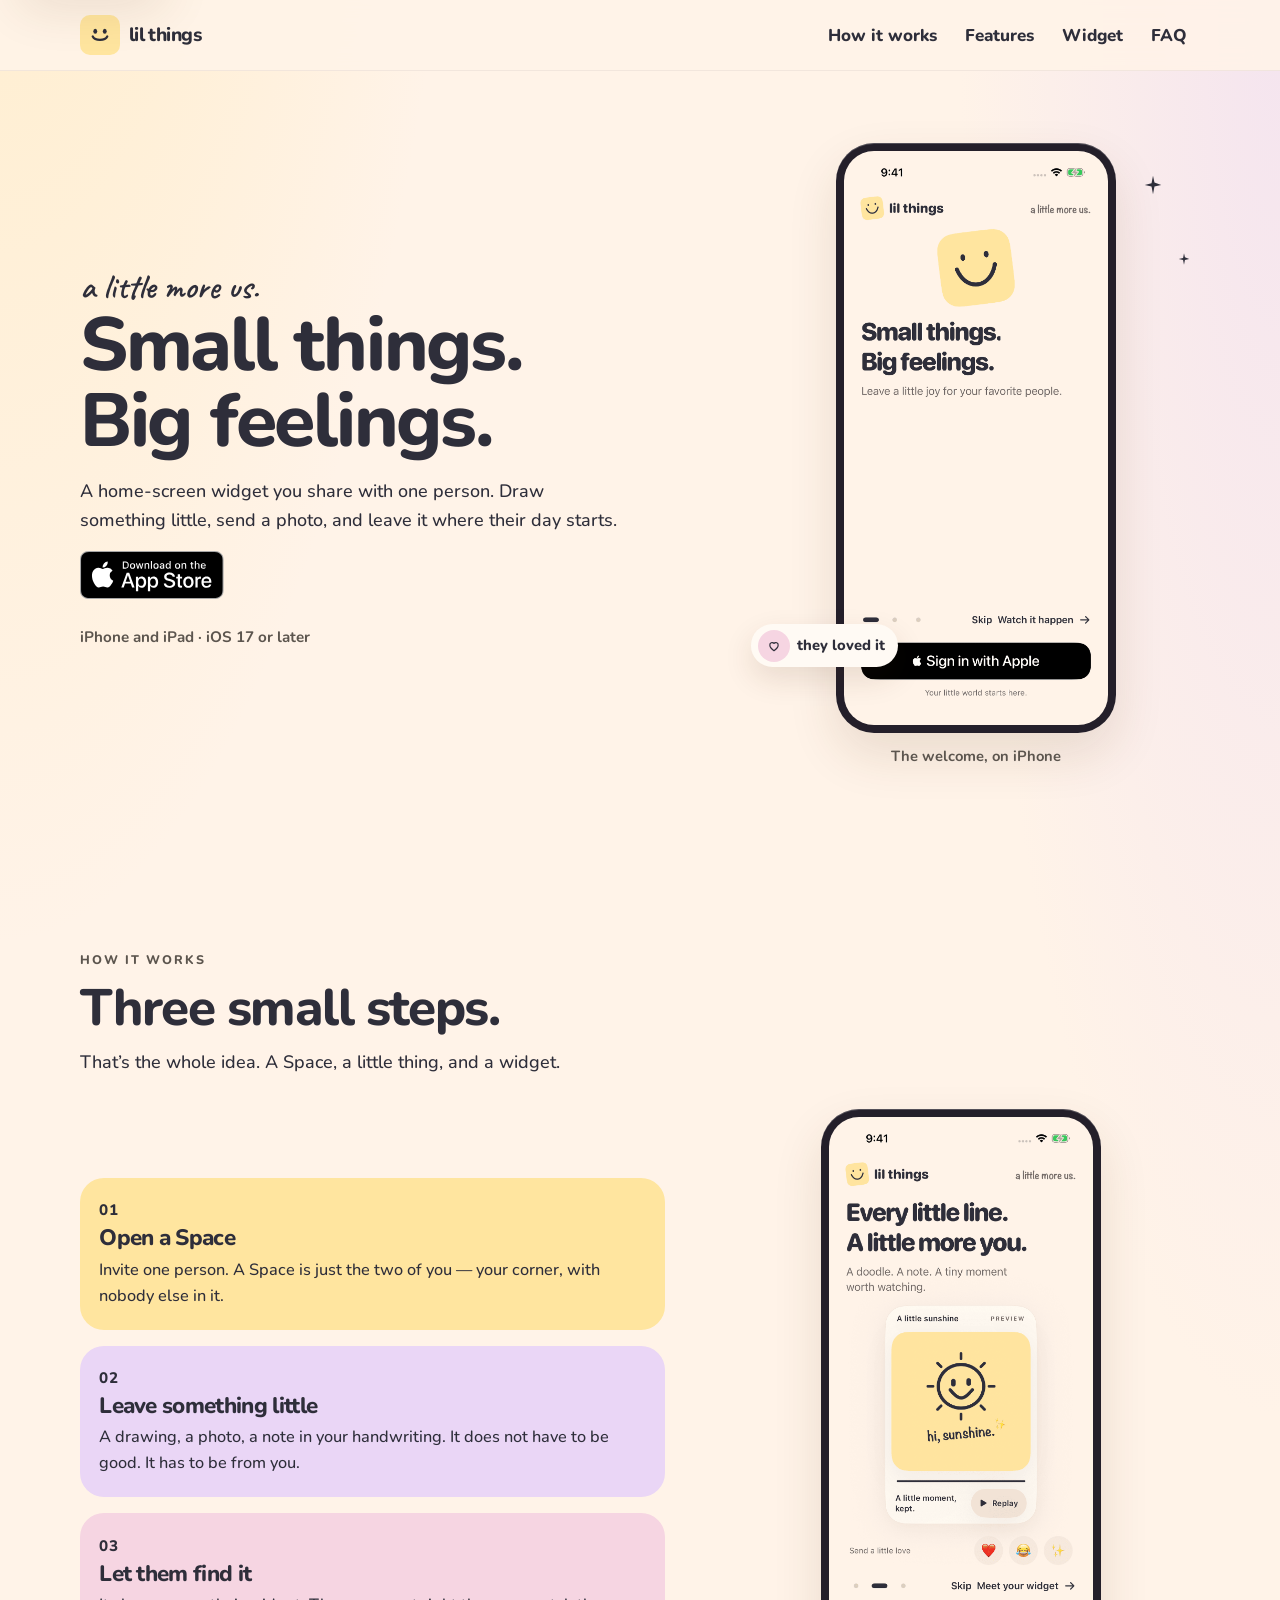
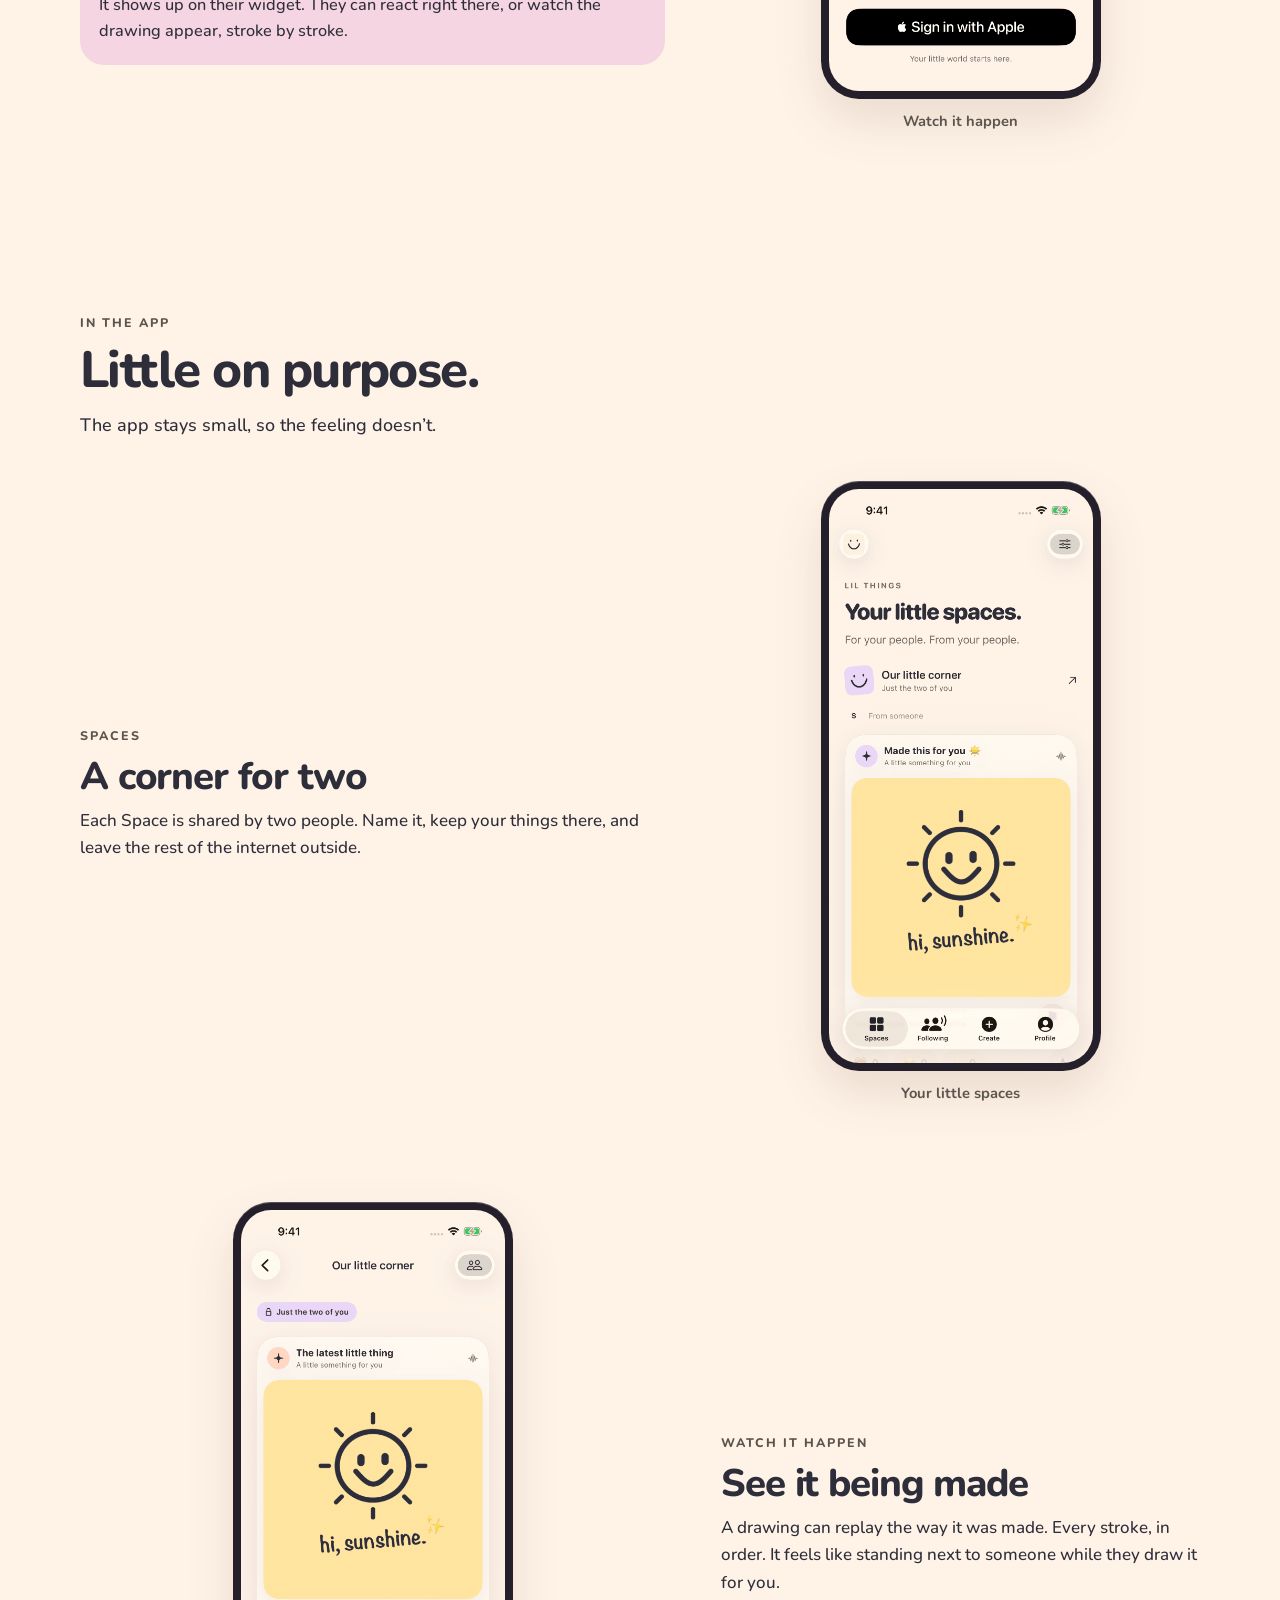
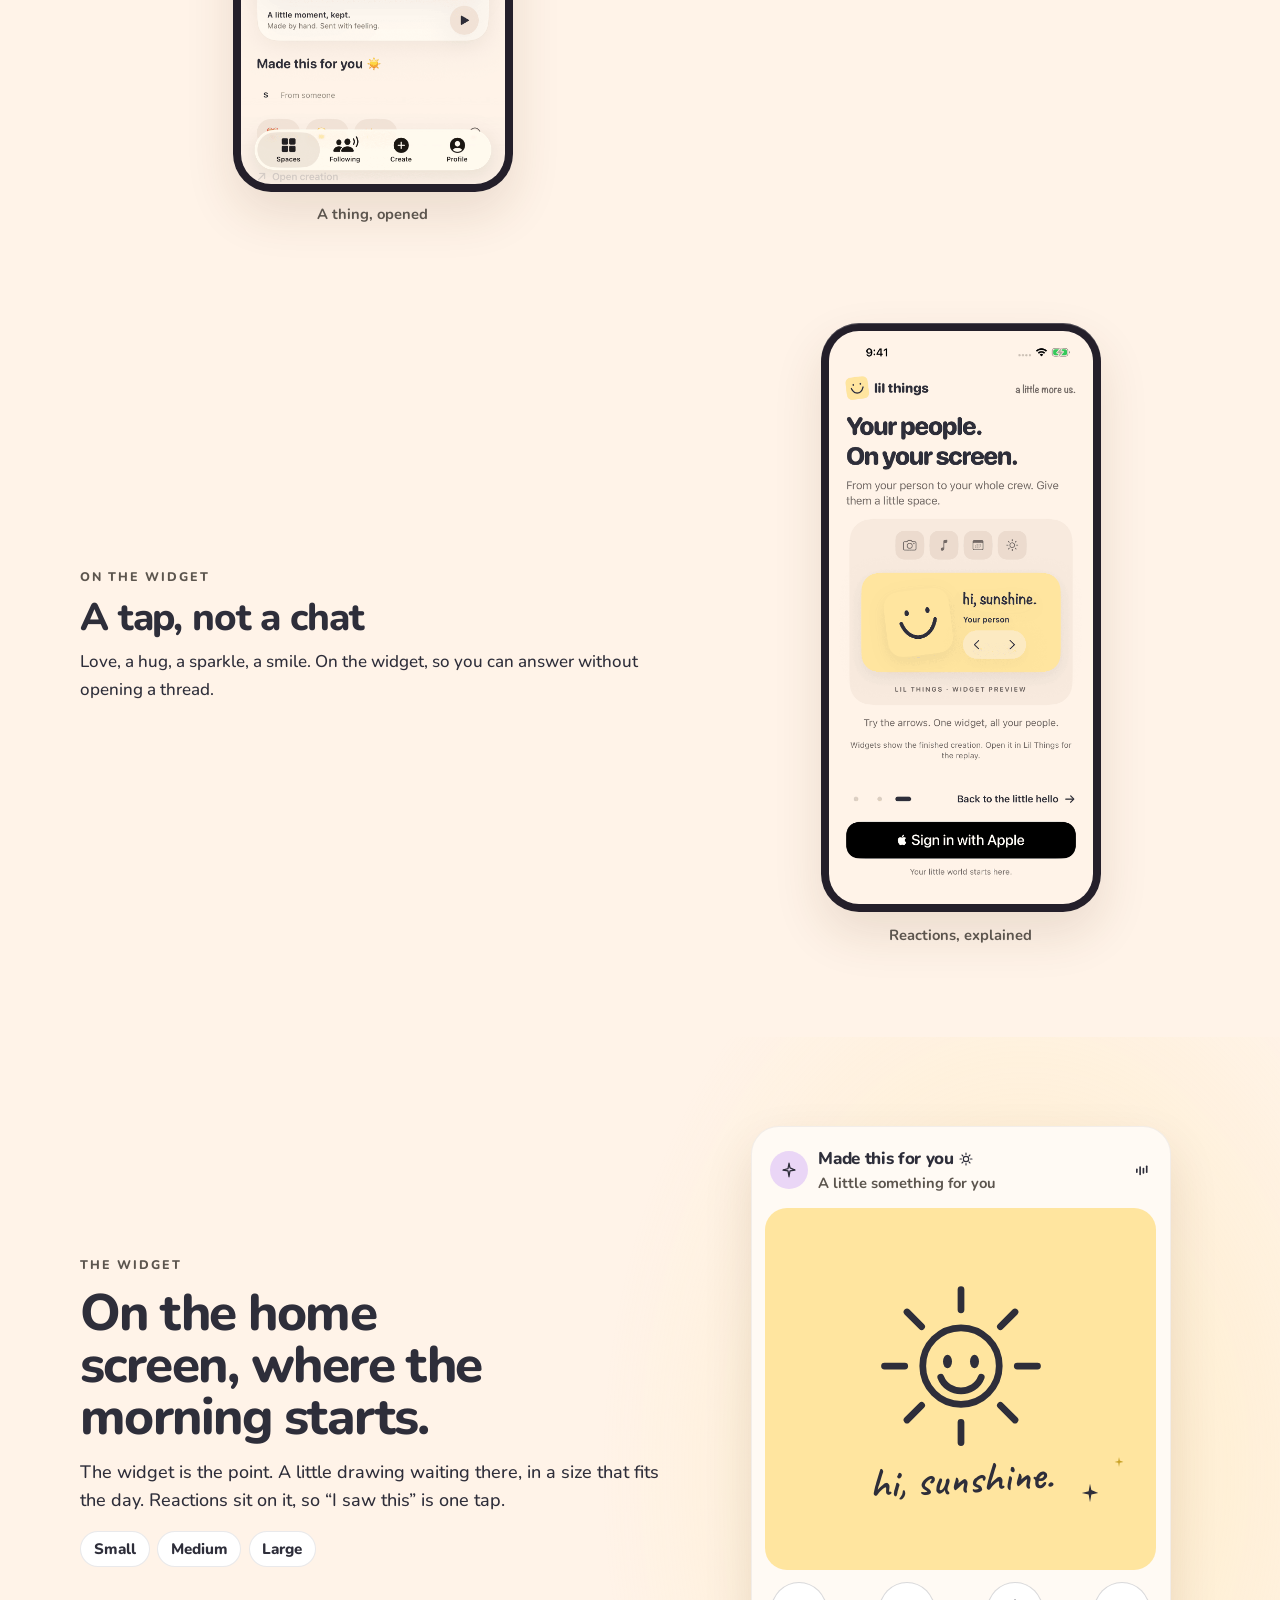
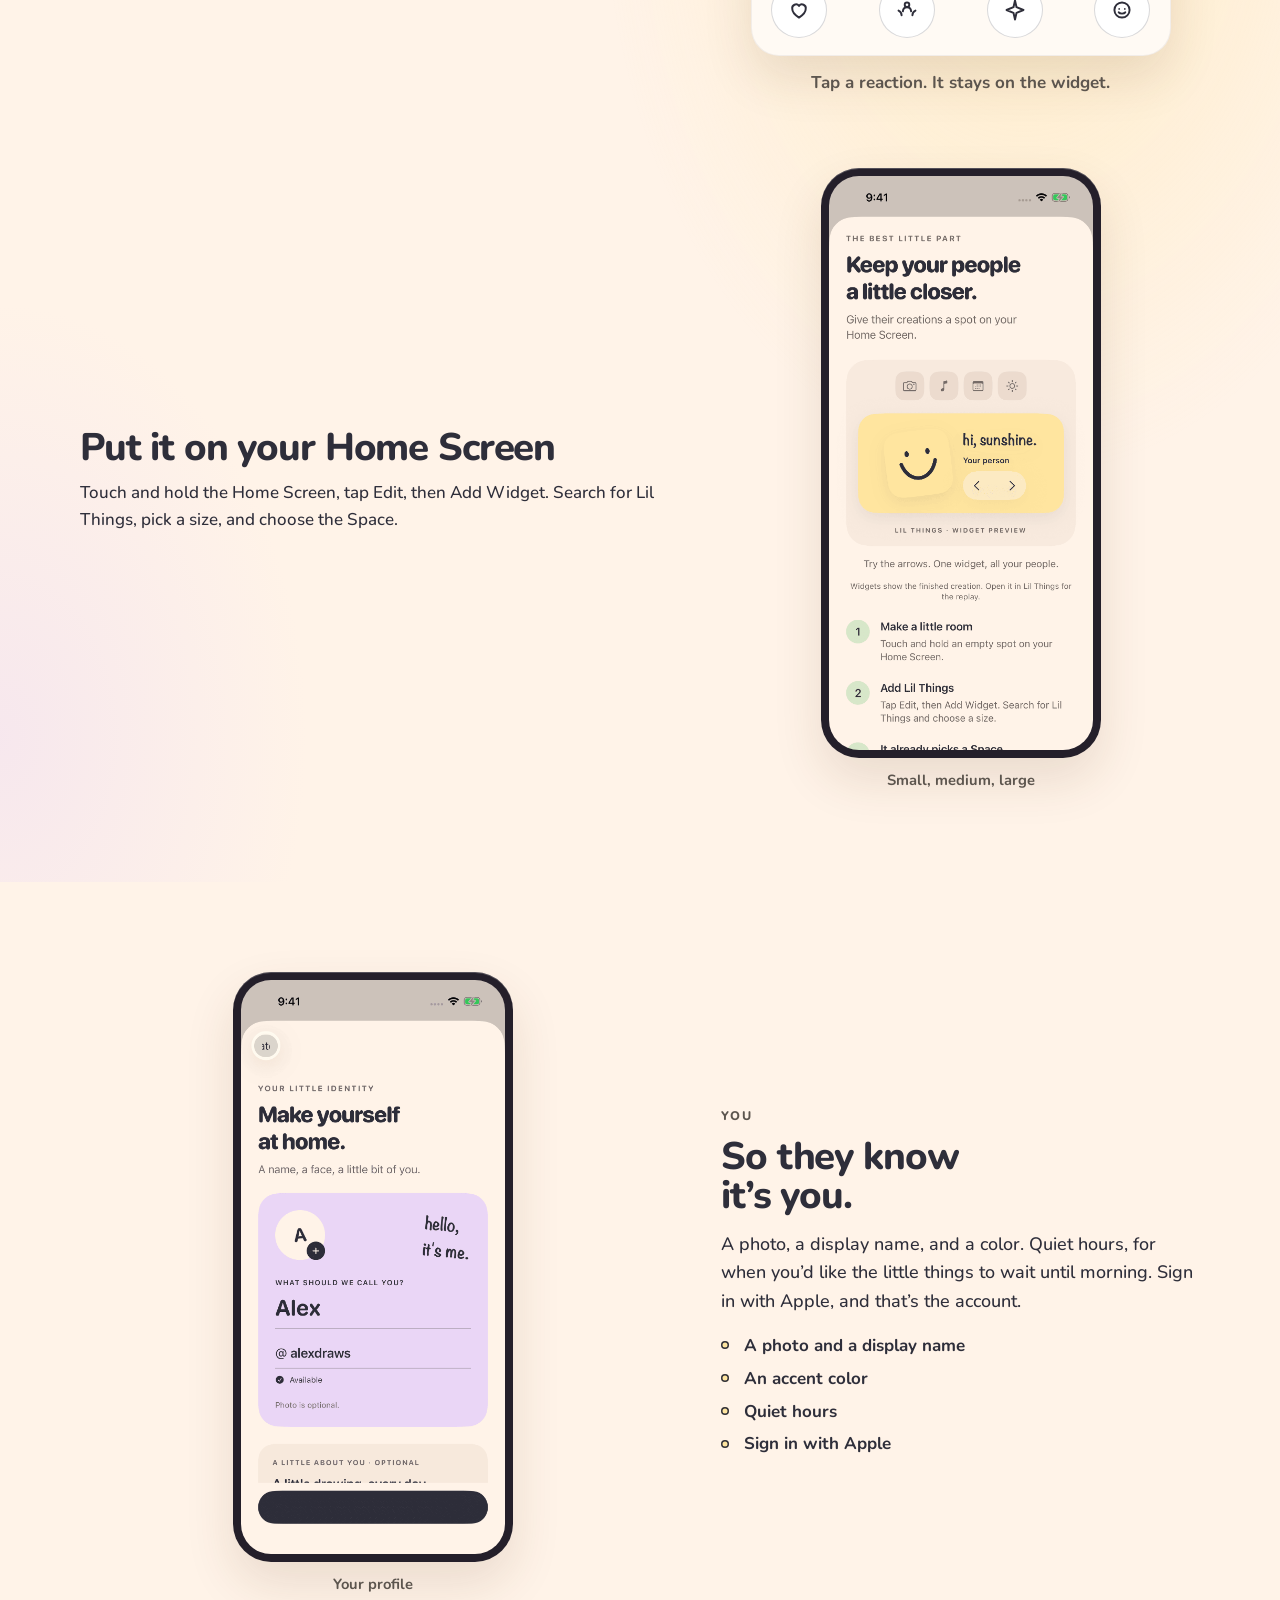
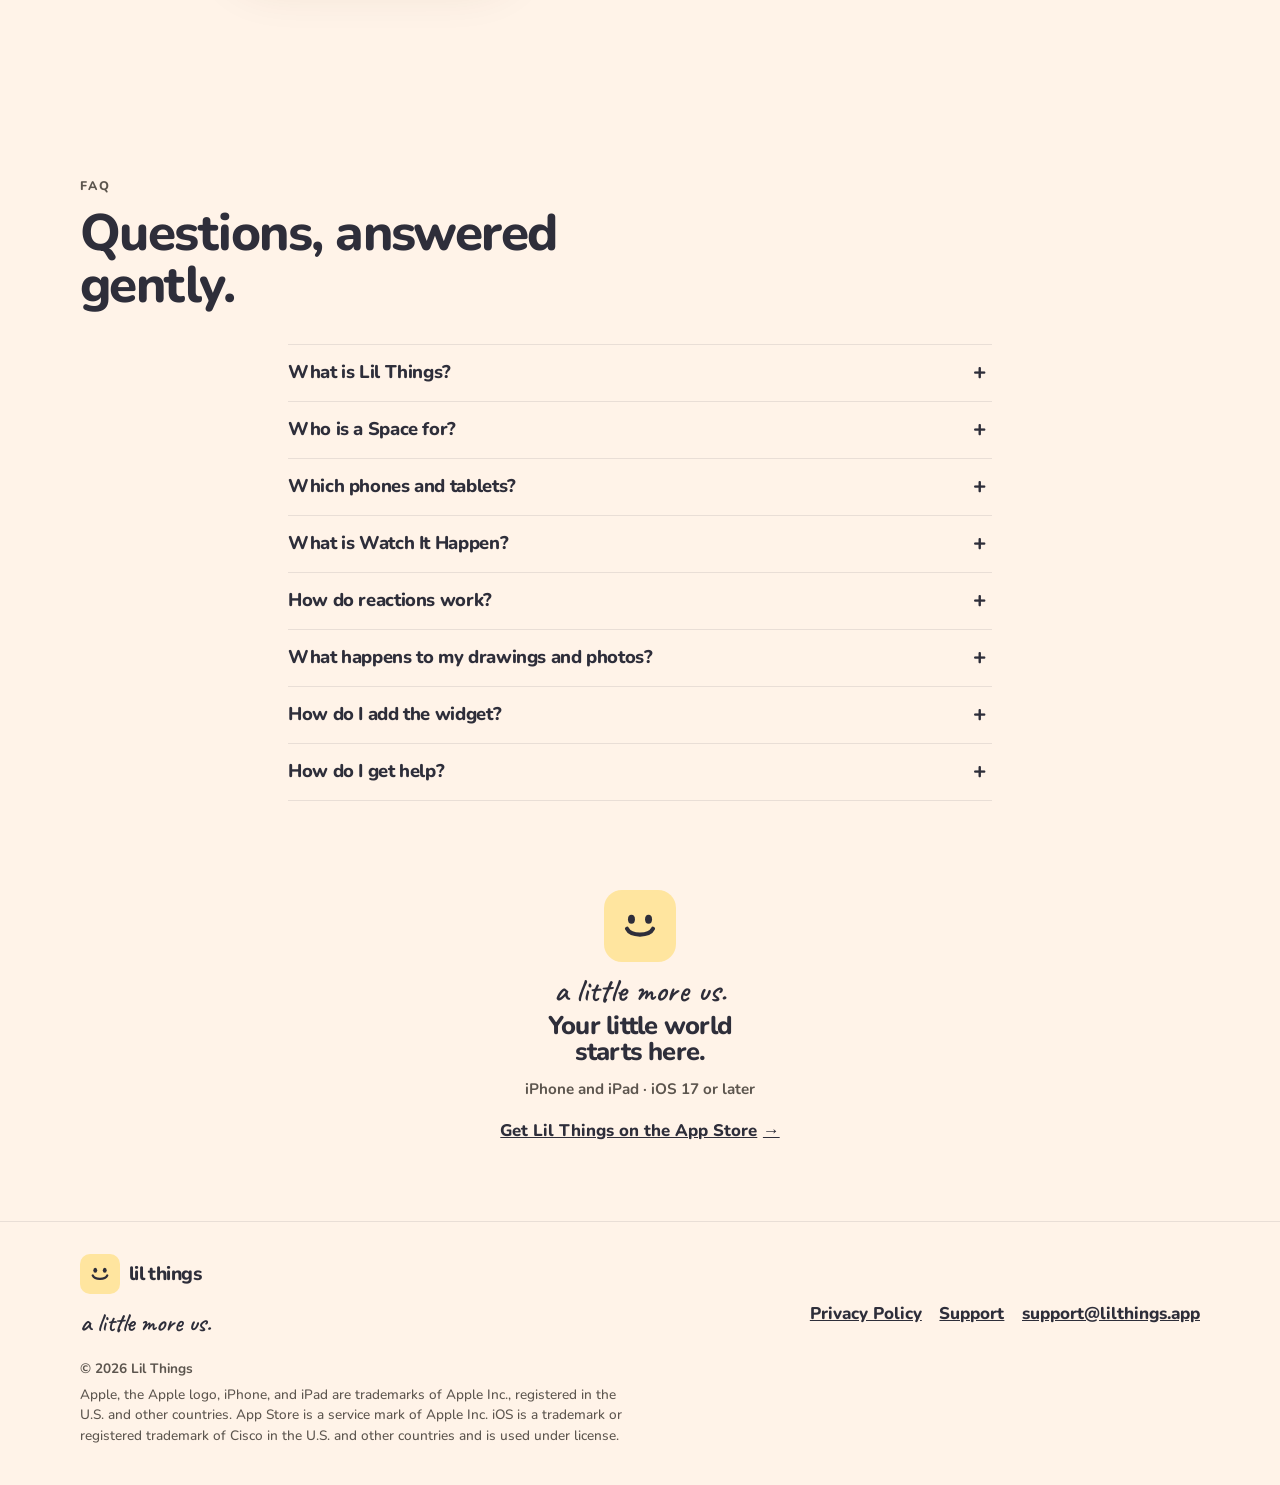
==== index.html @ 2c04c337 "Add the Lil Things promotional site Static pages for lilthings.app: a landing page, privacy policy, " ====
<!DOCTYPE html>
<html lang="en">
<head>
  <meta charset="utf-8">
  <meta name="viewport" content="width=device-width, initial-scale=1">
  <title>Lil Things — Small things. Big feelings.</title>
  <meta name="description" content="Lil Things is a shared iPhone and iPad widget for two people. Send little drawings and photos, react on the home screen, and replay a drawing being made.">
  <link rel="canonical" href="https://lilthings.app/">
  <meta name="theme-color" content="#FFF3E8">
  <meta name="color-scheme" content="light">
  <meta property="og:type" content="website">
  <meta property="og:site_name" content="Lil Things">
  <meta property="og:title" content="Lil Things — Small things. Big feelings.">
  <meta property="og:description" content="A shared home-screen widget for two people. Send little drawings and photos, react on the widget, and replay a drawing being made.">
  <meta property="og:url" content="https://lilthings.app/">
  <meta property="og:image" content="https://lilthings.app/assets/og.png">
  <meta property="og:image:width" content="1200">
  <meta property="og:image:height" content="630">
  <meta property="og:image:alt" content="Lil Things. Small things. Big feelings. A shared widget for two people.">
  <meta name="twitter:card" content="summary_large_image">
  <meta name="twitter:title" content="Lil Things — Small things. Big feelings.">
  <meta name="twitter:description" content="A shared home-screen widget for two people. Send little drawings and photos, react on the widget, and replay a drawing being made.">
  <meta name="twitter:image" content="https://lilthings.app/assets/og.png">
  <meta name="twitter:image:alt" content="Lil Things. Small things. Big feelings. A shared widget for two people.">
  <link rel="icon" href="/favicon.svg" type="image/svg+xml">
  <link rel="icon" href="/favicon.ico" sizes="any">
  <link rel="apple-touch-icon" href="/assets/apple-touch-icon.png">
  <link rel="preload" href="/assets/fonts/nunito-800.woff2" as="font" type="font/woff2" crossorigin>
  <link rel="preload" href="/assets/fonts/nunito-500.woff2" as="font" type="font/woff2" crossorigin>
  <link rel="preload" href="/assets/screens/01-welcome.png" as="image">
  <link rel="stylesheet" href="/assets/css/styles.css">
  <script type="application/ld+json">
  {
    "@context": "https://schema.org",
    "@type": "SoftwareApplication",
    "name": "Lil Things",
    "operatingSystem": "iOS 17 or later",
    "applicationCategory": "LifestyleApplication",
    "url": "https://lilthings.app/",
    "description": "A shared home-screen widget for two people. Send little drawings and photos, react on the widget, and replay a drawing being made."
  }
  </script>
  <script>document.documentElement.classList.add("js");</script>
</head>
<body>
  <a class="skip-link" href="#content">Skip to content</a>
  <header class="site-header" id="top">
    <div class="container header-inner">
      <a class="logo" href="#top">
        <img class="logo-mark" src="/favicon.svg" width="40" height="40" alt="">
        <span>lil things</span>
      </a>
      <button class="nav-toggle" type="button" aria-expanded="false" aria-controls="site-nav">
        <span class="nav-toggle-label">Menu</span>
      </button>
      <nav class="site-nav" id="site-nav" aria-label="Primary">
        <a href="#how">How it works</a>
        <a href="#features">Features</a>
        <a href="#widget">Widget</a>
        <a href="#faq">FAQ</a>
      </nav>
    </div>
  </header>

  <main id="content">
    <section class="hero">
      <div class="container hero-grid">
        <div class="hero-copy">
          <p class="script">a little more us.</p>
          <h1>Small things.<br>Big feelings.</h1>
          <p class="lede">A home-screen widget you share with one person. Draw something little, send a photo, and leave it where their day starts.</p>
          <!-- href is set from APP_STORE_URL in /assets/js/main.js -->
          <a class="store-badge" data-store-link target="_blank" rel="noopener noreferrer" aria-label="Download on the App Store (opens in a new tab)">
            <svg aria-hidden="true" xmlns="http://www.w3.org/2000/svg" width="119.66407" height="40" viewBox="0 0 119.66407 40">
  <title>Download_on_the_App_Store_Badge_US-UK_RGB_blk_4SVG_092917</title>
  <g>
    <g>
      <g>
        <path d="M110.13477,0H9.53468c-.3667,0-.729,0-1.09473.002-.30615.002-.60986.00781-.91895.0127A13.21476,13.21476,0,0,0,5.5171.19141a6.66509,6.66509,0,0,0-1.90088.627A6.43779,6.43779,0,0,0,1.99757,1.99707,6.25844,6.25844,0,0,0,.81935,3.61816a6.60119,6.60119,0,0,0-.625,1.90332,12.993,12.993,0,0,0-.1792,2.002C.00587,7.83008.00489,8.1377,0,8.44434V31.5586c.00489.3105.00587.6113.01515.9219a12.99232,12.99232,0,0,0,.1792,2.0019,6.58756,6.58756,0,0,0,.625,1.9043A6.20778,6.20778,0,0,0,1.99757,38.001a6.27445,6.27445,0,0,0,1.61865,1.1787,6.70082,6.70082,0,0,0,1.90088.6308,13.45514,13.45514,0,0,0,2.0039.1768c.30909.0068.6128.0107.91895.0107C8.80567,40,9.168,40,9.53468,40H110.13477c.3594,0,.7246,0,1.084-.002.3047,0,.6172-.0039.9219-.0107a13.279,13.279,0,0,0,2-.1768,6.80432,6.80432,0,0,0,1.9082-.6308,6.27742,6.27742,0,0,0,1.6172-1.1787,6.39482,6.39482,0,0,0,1.1816-1.6143,6.60413,6.60413,0,0,0,.6191-1.9043,13.50643,13.50643,0,0,0,.1856-2.0019c.0039-.3106.0039-.6114.0039-.9219.0078-.3633.0078-.7246.0078-1.0938V9.53613c0-.36621,0-.72949-.0078-1.09179,0-.30664,0-.61426-.0039-.9209a13.5071,13.5071,0,0,0-.1856-2.002,6.6177,6.6177,0,0,0-.6191-1.90332,6.46619,6.46619,0,0,0-2.7988-2.7998,6.76754,6.76754,0,0,0-1.9082-.627,13.04394,13.04394,0,0,0-2-.17676c-.3047-.00488-.6172-.01074-.9219-.01269-.3594-.002-.7246-.002-1.084-.002Z" style="fill: #a6a6a6"/>
        <path d="M8.44483,39.125c-.30468,0-.602-.0039-.90429-.0107a12.68714,12.68714,0,0,1-1.86914-.1631,5.88381,5.88381,0,0,1-1.65674-.5479,5.40573,5.40573,0,0,1-1.397-1.0166,5.32082,5.32082,0,0,1-1.02051-1.3965,5.72186,5.72186,0,0,1-.543-1.6572,12.41351,12.41351,0,0,1-.1665-1.875c-.00634-.2109-.01464-.9131-.01464-.9131V8.44434S.88185,7.75293.8877,7.5498a12.37039,12.37039,0,0,1,.16553-1.87207,5.7555,5.7555,0,0,1,.54346-1.6621A5.37349,5.37349,0,0,1,2.61183,2.61768,5.56543,5.56543,0,0,1,4.01417,1.59521a5.82309,5.82309,0,0,1,1.65332-.54394A12.58589,12.58589,0,0,1,7.543.88721L8.44532.875H111.21387l.9131.0127a12.38493,12.38493,0,0,1,1.8584.16259,5.93833,5.93833,0,0,1,1.6709.54785,5.59374,5.59374,0,0,1,2.415,2.41993,5.76267,5.76267,0,0,1,.5352,1.64892,12.995,12.995,0,0,1,.1738,1.88721c.0029.2832.0029.5874.0029.89014.0079.375.0079.73193.0079,1.09179V30.4648c0,.3633,0,.7178-.0079,1.0752,0,.3252,0,.6231-.0039.9297a12.73126,12.73126,0,0,1-.1709,1.8535,5.739,5.739,0,0,1-.54,1.67,5.48029,5.48029,0,0,1-1.0156,1.3857,5.4129,5.4129,0,0,1-1.3994,1.0225,5.86168,5.86168,0,0,1-1.668.5498,12.54218,12.54218,0,0,1-1.8692.1631c-.2929.0068-.5996.0107-.8974.0107l-1.084.002Z"/>
      </g>
      <g id="_Group_" data-name="&lt;Group&gt;">
        <g id="_Group_2" data-name="&lt;Group&gt;">
          <g id="_Group_3" data-name="&lt;Group&gt;">
            <path id="_Path_" data-name="&lt;Path&gt;" d="M24.76888,20.30068a4.94881,4.94881,0,0,1,2.35656-4.15206,5.06566,5.06566,0,0,0-3.99116-2.15768c-1.67924-.17626-3.30719,1.00483-4.1629,1.00483-.87227,0-2.18977-.98733-3.6085-.95814a5.31529,5.31529,0,0,0-4.47292,2.72787c-1.934,3.34842-.49141,8.26947,1.3612,10.97608.9269,1.32535,2.01018,2.8058,3.42763,2.7533,1.38706-.05753,1.9051-.88448,3.5794-.88448,1.65876,0,2.14479.88448,3.591.8511,1.48838-.02416,2.42613-1.33124,3.32051-2.66914a10.962,10.962,0,0,0,1.51842-3.09251A4.78205,4.78205,0,0,1,24.76888,20.30068Z" style="fill: #fff"/>
            <path id="_Path_2" data-name="&lt;Path&gt;" d="M22.03725,12.21089a4.87248,4.87248,0,0,0,1.11452-3.49062,4.95746,4.95746,0,0,0-3.20758,1.65961,4.63634,4.63634,0,0,0-1.14371,3.36139A4.09905,4.09905,0,0,0,22.03725,12.21089Z" style="fill: #fff"/>
          </g>
        </g>
        <g>
          <path d="M42.30227,27.13965h-4.7334l-1.13672,3.35645H34.42727l4.4834-12.418h2.083l4.4834,12.418H43.438ZM38.0591,25.59082h3.752l-1.84961-5.44727h-.05176Z" style="fill: #fff"/>
          <path d="M55.15969,25.96973c0,2.81348-1.50586,4.62109-3.77832,4.62109a3.0693,3.0693,0,0,1-2.84863-1.584h-.043v4.48438h-1.8584V21.44238H48.4302v1.50586h.03418a3.21162,3.21162,0,0,1,2.88281-1.60059C53.645,21.34766,55.15969,23.16406,55.15969,25.96973Zm-1.91016,0c0-1.833-.94727-3.03809-2.39258-3.03809-1.41992,0-2.375,1.23047-2.375,3.03809,0,1.82422.95508,3.0459,2.375,3.0459C52.30227,29.01563,53.24953,27.81934,53.24953,25.96973Z" style="fill: #fff"/>
          <path d="M65.12453,25.96973c0,2.81348-1.50586,4.62109-3.77832,4.62109a3.0693,3.0693,0,0,1-2.84863-1.584h-.043v4.48438h-1.8584V21.44238H58.395v1.50586h.03418A3.21162,3.21162,0,0,1,61.312,21.34766C63.60988,21.34766,65.12453,23.16406,65.12453,25.96973Zm-1.91016,0c0-1.833-.94727-3.03809-2.39258-3.03809-1.41992,0-2.375,1.23047-2.375,3.03809,0,1.82422.95508,3.0459,2.375,3.0459C62.26711,29.01563,63.21438,27.81934,63.21438,25.96973Z" style="fill: #fff"/>
          <path d="M71.71047,27.03613c.1377,1.23145,1.334,2.04,2.96875,2.04,1.56641,0,2.69336-.80859,2.69336-1.91895,0-.96387-.67969-1.541-2.28906-1.93652l-1.60937-.3877c-2.28027-.55078-3.33887-1.61719-3.33887-3.34766,0-2.14258,1.86719-3.61426,4.51855-3.61426,2.624,0,4.42285,1.47168,4.4834,3.61426h-1.876c-.1123-1.23926-1.13672-1.9873-2.63379-1.9873s-2.52148.75684-2.52148,1.8584c0,.87793.6543,1.39453,2.25488,1.79l1.36816.33594c2.54785.60254,3.60645,1.626,3.60645,3.44238,0,2.32324-1.85059,3.77832-4.79395,3.77832-2.75391,0-4.61328-1.4209-4.7334-3.667Z" style="fill: #fff"/>
          <path d="M83.34621,19.2998v2.14258h1.72168v1.47168H83.34621v4.99121c0,.77539.34473,1.13672,1.10156,1.13672a5.80752,5.80752,0,0,0,.61133-.043v1.46289a5.10351,5.10351,0,0,1-1.03223.08594c-1.833,0-2.54785-.68848-2.54785-2.44434V22.91406H80.16262V21.44238H81.479V19.2998Z" style="fill: #fff"/>
          <path d="M86.065,25.96973c0-2.84863,1.67773-4.63867,4.29395-4.63867,2.625,0,4.29492,1.79,4.29492,4.63867,0,2.85645-1.66113,4.63867-4.29492,4.63867C87.72609,30.6084,86.065,28.82617,86.065,25.96973Zm6.69531,0c0-1.9541-.89551-3.10742-2.40137-3.10742s-2.40039,1.16211-2.40039,3.10742c0,1.96191.89453,3.10645,2.40039,3.10645S92.76027,27.93164,92.76027,25.96973Z" style="fill: #fff"/>
          <path d="M96.18606,21.44238h1.77246v1.541h.043a2.1594,2.1594,0,0,1,2.17773-1.63574,2.86616,2.86616,0,0,1,.63672.06934v1.73828a2.59794,2.59794,0,0,0-.835-.1123,1.87264,1.87264,0,0,0-1.93652,2.083v5.37012h-1.8584Z" style="fill: #fff"/>
          <path d="M109.3843,27.83691c-.25,1.64355-1.85059,2.77148-3.89844,2.77148-2.63379,0-4.26855-1.76465-4.26855-4.5957,0-2.83984,1.64355-4.68164,4.19043-4.68164,2.50488,0,4.08008,1.7207,4.08008,4.46582v.63672h-6.39453v.1123a2.358,2.358,0,0,0,2.43555,2.56445,2.04834,2.04834,0,0,0,2.09082-1.27344Zm-6.28223-2.70215h4.52637a2.1773,2.1773,0,0,0-2.2207-2.29785A2.292,2.292,0,0,0,103.10207,25.13477Z" style="fill: #fff"/>
        </g>
      </g>
    </g>
    <g id="_Group_4" data-name="&lt;Group&gt;">
      <g>
        <path d="M37.82619,8.731a2.63964,2.63964,0,0,1,2.80762,2.96484c0,1.90625-1.03027,3.002-2.80762,3.002H35.67092V8.731Zm-1.22852,5.123h1.125a1.87588,1.87588,0,0,0,1.96777-2.146,1.881,1.881,0,0,0-1.96777-2.13379h-1.125Z" style="fill: #fff"/>
        <path d="M41.68068,12.44434a2.13323,2.13323,0,1,1,4.24707,0,2.13358,2.13358,0,1,1-4.24707,0Zm3.333,0c0-.97607-.43848-1.54687-1.208-1.54687-.77246,0-1.207.5708-1.207,1.54688,0,.98389.43457,1.55029,1.207,1.55029C44.57522,13.99463,45.01369,13.42432,45.01369,12.44434Z" style="fill: #fff"/>
        <path d="M51.57326,14.69775h-.92187l-.93066-3.31641h-.07031l-.92676,3.31641h-.91309l-1.24121-4.50293h.90137l.80664,3.436h.06641l.92578-3.436h.85254l.92578,3.436h.07031l.80273-3.436h.88867Z" style="fill: #fff"/>
        <path d="M53.85354,10.19482H54.709v.71533h.06641a1.348,1.348,0,0,1,1.34375-.80225,1.46456,1.46456,0,0,1,1.55859,1.6748v2.915h-.88867V12.00586c0-.72363-.31445-1.0835-.97168-1.0835a1.03294,1.03294,0,0,0-1.0752,1.14111v2.63428h-.88867Z" style="fill: #fff"/>
        <path d="M59.09377,8.437h.88867v6.26074h-.88867Z" style="fill: #fff"/>
        <path d="M61.21779,12.44434a2.13346,2.13346,0,1,1,4.24756,0,2.1338,2.1338,0,1,1-4.24756,0Zm3.333,0c0-.97607-.43848-1.54687-1.208-1.54687-.77246,0-1.207.5708-1.207,1.54688,0,.98389.43457,1.55029,1.207,1.55029C64.11232,13.99463,64.5508,13.42432,64.5508,12.44434Z" style="fill: #fff"/>
        <path d="M66.4009,13.42432c0-.81055.60352-1.27783,1.6748-1.34424l1.21973-.07031v-.38867c0-.47559-.31445-.74414-.92187-.74414-.49609,0-.83984.18213-.93848.50049h-.86035c.09082-.77344.81836-1.26953,1.83984-1.26953,1.12891,0,1.76563.562,1.76563,1.51318v3.07666h-.85547v-.63281h-.07031a1.515,1.515,0,0,1-1.35254.707A1.36026,1.36026,0,0,1,66.4009,13.42432Zm2.89453-.38477v-.37646l-1.09961.07031c-.62012.0415-.90137.25244-.90137.64941,0,.40527.35156.64111.835.64111A1.0615,1.0615,0,0,0,69.29543,13.03955Z" style="fill: #fff"/>
        <path d="M71.34816,12.44434c0-1.42285.73145-2.32422,1.86914-2.32422a1.484,1.484,0,0,1,1.38086.79h.06641V8.437h.88867v6.26074h-.85156v-.71143h-.07031a1.56284,1.56284,0,0,1-1.41406.78564C72.0718,14.772,71.34816,13.87061,71.34816,12.44434Zm.918,0c0,.95508.4502,1.52979,1.20313,1.52979.749,0,1.21191-.583,1.21191-1.52588,0-.93848-.46777-1.52979-1.21191-1.52979C72.72121,10.91846,72.26613,11.49707,72.26613,12.44434Z" style="fill: #fff"/>
        <path d="M79.23,12.44434a2.13323,2.13323,0,1,1,4.24707,0,2.13358,2.13358,0,1,1-4.24707,0Zm3.333,0c0-.97607-.43848-1.54687-1.208-1.54687-.77246,0-1.207.5708-1.207,1.54688,0,.98389.43457,1.55029,1.207,1.55029C82.12453,13.99463,82.563,13.42432,82.563,12.44434Z" style="fill: #fff"/>
        <path d="M84.66945,10.19482h.85547v.71533h.06641a1.348,1.348,0,0,1,1.34375-.80225,1.46456,1.46456,0,0,1,1.55859,1.6748v2.915H87.605V12.00586c0-.72363-.31445-1.0835-.97168-1.0835a1.03294,1.03294,0,0,0-1.0752,1.14111v2.63428h-.88867Z" style="fill: #fff"/>
        <path d="M93.51516,9.07373v1.1416h.97559v.74854h-.97559V13.2793c0,.47168.19434.67822.63672.67822a2.96657,2.96657,0,0,0,.33887-.02051v.74023a2.9155,2.9155,0,0,1-.4834.04541c-.98828,0-1.38184-.34766-1.38184-1.21582v-2.543h-.71484v-.74854h.71484V9.07373Z" style="fill: #fff"/>
        <path d="M95.70461,8.437h.88086v2.48145h.07031a1.3856,1.3856,0,0,1,1.373-.80664,1.48339,1.48339,0,0,1,1.55078,1.67871v2.90723H98.69v-2.688c0-.71924-.335-1.0835-.96289-1.0835a1.05194,1.05194,0,0,0-1.13379,1.1416v2.62988h-.88867Z" style="fill: #fff"/>
        <path d="M104.76125,13.48193a1.828,1.828,0,0,1-1.95117,1.30273A2.04531,2.04531,0,0,1,100.73,12.46045a2.07685,2.07685,0,0,1,2.07617-2.35254c1.25293,0,2.00879.856,2.00879,2.27V12.688h-3.17969v.0498a1.1902,1.1902,0,0,0,1.19922,1.29,1.07934,1.07934,0,0,0,1.07129-.5459Zm-3.126-1.45117h2.27441a1.08647,1.08647,0,0,0-1.1084-1.1665A1.15162,1.15162,0,0,0,101.63527,12.03076Z" style="fill: #fff"/>
      </g>
    </g>
  </g>
</svg>
          </a>
          <p class="fine">iPhone and iPad · iOS 17 or later</p>
        </div>

        <div class="stage">
          <figure class="shot">
            <div class="phone float">
              <img src="/assets/screens/01-welcome.png" width="1005" height="2185" alt="Lil Things welcome screen. A yellow smile sits above the words Small things. Big feelings, with Sign in with Apple at the bottom." fetchpriority="high">
            </div>
            <figcaption>The welcome, on iPhone</figcaption>
          </figure>
          <div class="floater" aria-hidden="true">
            <span class="floater-icon">
              <svg viewBox="0 0 24 24" fill="none" stroke="#2E2E3A" stroke-width="1.8" stroke-linejoin="round">
                <path d="M12 19s-6.2-4.1-6.2-8A3.5 3.5 0 0 1 12 8.2 3.5 3.5 0 0 1 18.2 11c0 3.9-6.2 8-6.2 8z"/>
              </svg>
            </span>
            they loved it
          </div>
          <svg class="spark one" viewBox="0 0 24 24" aria-hidden="true">
            <path d="M12 2l1.6 7.2L21 12l-7.4 1.6L12 22l-1.6-8.4L3 12l7.4-1.8L12 2z" fill="#2E2E3A"/>
          </svg>
          <svg class="spark two" viewBox="0 0 24 24" aria-hidden="true">
            <path d="M12 2l1.6 7.2L21 12l-7.4 1.6L12 22l-1.6-8.4L3 12l7.4-1.8L12 2z" fill="#2E2E3A"/>
          </svg>
        </div>
      </div>
    </section>

    <section class="section" id="how">
      <div class="container">
        <p class="kicker">How it works</p>
        <h2>Three small steps.</h2>
        <p class="section-intro">That’s the whole idea. A Space, a little thing, and a widget.</p>
        <div class="how-layout">
          <ol class="steps">
            <li class="step">
              <span class="step-num" aria-hidden="true">01</span>
              <h3>Open a Space</h3>
              <p>Invite one person. A Space is just the two of you — your corner, with nobody else in it.</p>
            </li>
            <li class="step">
              <span class="step-num" aria-hidden="true">02</span>
              <h3>Leave something little</h3>
              <p>A drawing, a photo, a note in your handwriting. It does not have to be good. It has to be from you.</p>
            </li>
            <li class="step">
              <span class="step-num" aria-hidden="true">03</span>
              <h3>Let them find it</h3>
              <p>It shows up on their widget. They can react right there, or watch the drawing appear, stroke by stroke.</p>
            </li>
          </ol>
          <figure class="shot">
            <div class="phone">
              <img src="/assets/screens/02-welcome-replay.png" width="1005" height="2185" alt="Lil Things screen titled Watch it happen, explaining that you can replay a drawing as it was made." loading="lazy" decoding="async">
            </div>
            <figcaption>Watch it happen</figcaption>
          </figure>
        </div>
      </div>
    </section>

    <section class="section" id="features">
      <div class="container">
        <p class="kicker">In the app</p>
        <h2>Little on purpose.</h2>
        <p class="section-intro">The app stays small, so the feeling doesn’t.</p>
        <div class="features">
          <article class="feature">
            <div>
              <p class="kicker">Spaces</p>
              <h3>A corner for two</h3>
              <p>Each Space is shared by two people. Name it, keep your things there, and leave the rest of the internet outside.</p>
            </div>
            <figure class="shot">
              <div class="phone">
                <img src="/assets/screens/04-spaces.png" width="1005" height="2185" alt="Spaces screen titled Your little spaces, with a shared space called Our little corner and a yellow drawing that says hi, sunshine." loading="lazy" decoding="async">
              </div>
              <figcaption>Your little spaces</figcaption>
            </figure>
          </article>

          <article class="feature reverse">
            <div>
              <p class="kicker">Watch it happen</p>
              <h3>See it being made</h3>
              <p>A drawing can replay the way it was made. Every stroke, in order. It feels like standing next to someone while they draw it for you.</p>
            </div>
            <figure class="shot">
              <div class="phone">
                <img src="/assets/screens/05-detail.png" width="1005" height="2185" alt="A shared sun drawing that says hi, sunshine, open in a Space, with Watch it happen and reaction buttons." loading="lazy" decoding="async">
              </div>
              <figcaption>A thing, opened</figcaption>
            </figure>
          </article>

          <article class="feature">
            <div>
              <p class="kicker">On the widget</p>
              <h3>A tap, not a chat</h3>
              <p>Love, a hug, a sparkle, a smile. On the widget, so you can answer without opening a thread.</p>
            </div>
            <figure class="shot">
              <div class="phone">
                <img src="/assets/screens/03-welcome-widget.png" width="1005" height="2185" alt="Lil Things screen titled Leave a little reaction, showing love, hug, sparkle, and smile." loading="lazy" decoding="async">
              </div>
              <figcaption>Reactions, explained</figcaption>
            </figure>
          </article>
        </div>
      </div>
    </section>

    <section class="section widget-section" id="widget">
      <div class="container">
        <div class="widget-layout">
          <div>
            <p class="kicker">The widget</p>
            <h2>On the home screen, where the morning starts.</h2>
            <p class="section-intro">The widget is the point. A little drawing waiting there, in a size that fits the day. Reactions sit on it, so “I saw this” is one tap.</p>
            <ul class="pills">
              <li>Small</li>
              <li>Medium</li>
              <li>Large</li>
            </ul>
          </div>
          <div class="widget-demo">
            <div class="widget">
              <div class="widget-top">
                <span class="ava" aria-hidden="true">
                  <svg viewBox="0 0 24 24" fill="none" stroke="#2E2E3A" stroke-width="1.7" stroke-linejoin="round">
                    <path d="M12 3l1.3 6.1L20 12l-6.7 1.3L12 21l-1.3-7.7L4 12l6.7-1.9L12 3z"/>
                  </svg>
                </span>
                <div>
                  <p class="widget-title">Made this for you
                    <svg class="mini-sun" viewBox="0 0 24 24" aria-hidden="true">
                      <circle cx="12" cy="12" r="4" fill="none" stroke="#2E2E3A" stroke-width="1.7"/>
                      <path d="M12 3v2.2M12 18.8V21M3 12h2.2M18.8 12H21M6 6l1.6 1.6M16.4 16.4 18 18M18 6l-1.6 1.6M7.6 16.4 6 18" fill="none" stroke="#2E2E3A" stroke-width="1.7" stroke-linecap="round"/>
                    </svg>
                  </p>
                  <p class="widget-sub">A little something for you</p>
                </div>
                <span class="wave" aria-hidden="true">
                  <svg viewBox="0 0 24 24" fill="#2E2E3A">
                    <rect x="4" y="10" width="2.2" height="6" rx="1"/>
                    <rect x="8.4" y="7" width="2.2" height="12" rx="1"/>
                    <rect x="12.8" y="9" width="2.2" height="8" rx="1"/>
                    <rect x="17.2" y="6" width="2.2" height="10" rx="1"/>
                  </svg>
                </span>
              </div>
              <div class="widget-art">
                <svg class="sun" viewBox="0 0 160 160" aria-hidden="true">
                  <g class="rays" fill="none" stroke="#2E2E3A" stroke-width="6" stroke-linecap="round">
                    <path d="M80 12v18M80 130v18M12 80h18M130 80h18"/>
                    <path d="M32 32l13 13M115 115l13 13M128 32l-13 13M45 115l-13 13"/>
                  </g>
                  <circle cx="80" cy="80" r="34" fill="none" stroke="#2E2E3A" stroke-width="6"/>
                  <ellipse cx="68" cy="76" rx="4" ry="6" fill="#2E2E3A"/>
                  <ellipse cx="92" cy="76" rx="4" ry="6" fill="#2E2E3A"/>
                  <path class="smile" pathLength="100" d="M62 90c6 16 30 16 36 0" fill="none" stroke="#2E2E3A" stroke-width="6" stroke-linecap="round"/>
                </svg>
                <p class="hi">hi, sunshine.</p>
                <svg class="art-spark a" viewBox="0 0 24 24" aria-hidden="true">
                  <path d="M12 2l1.5 6.8L21 12l-7.5 1.5L12 22l-1.5-8.5L3 12l7.5-1.8L12 2z" fill="#2E2E3A"/>
                </svg>
                <svg class="art-spark b" viewBox="0 0 24 24" aria-hidden="true">
                  <path d="M12 2l1.5 6.8L21 12l-7.5 1.5L12 22l-1.5-8.5L3 12l7.5-1.8L12 2z" fill="#C9A227"/>
                </svg>
              </div>
              <div class="reacts" role="group" aria-label="Reactions on the widget">
                <button type="button" aria-pressed="false" aria-label="Love" data-sent="A little love, on its way.">
                  <svg viewBox="0 0 24 24" aria-hidden="true" fill="none" stroke="currentColor" stroke-width="1.8" stroke-linejoin="round">
                    <path d="M12 19s-6.2-4.1-6.2-8A3.5 3.5 0 0 1 12 8.2 3.5 3.5 0 0 1 18.2 11c0 3.9-6.2 8-6.2 8z"/>
                  </svg>
                </button>
                <button type="button" aria-pressed="false" aria-label="Hug" data-sent="A hug, on its way.">
                  <svg viewBox="0 0 24 24" aria-hidden="true" fill="none" stroke="currentColor" stroke-width="1.8" stroke-linecap="round">
                    <circle cx="12" cy="7.2" r="2.1"/>
                    <path d="M8.2 13.2c.2-2.4 1.4-3.8 3.8-3.8s3.6 1.4 3.8 3.8"/>
                    <path d="M4.2 12.5c1.8.8 2.8 2.4 2.8 4.4M19.8 12.5c-1.8.8-2.8 2.4-2.8 4.4"/>
                  </svg>
                </button>
                <button type="button" aria-pressed="false" aria-label="Sparkle" data-sent="A sparkle, on its way.">
                  <svg viewBox="0 0 24 24" aria-hidden="true" fill="none" stroke="currentColor" stroke-width="1.8" stroke-linejoin="round">
                    <path d="M12 3.2 13.4 9.4 19.8 12 13.4 14.6 12 20.8 10.6 14.6 4.2 12 10.6 9.4 12 3.2z"/>
                  </svg>
                </button>
                <button type="button" aria-pressed="false" aria-label="Smile" data-sent="A smile, on its way.">
                  <svg viewBox="0 0 24 24" aria-hidden="true" fill="none" stroke="currentColor" stroke-width="1.8" stroke-linecap="round">
                    <circle cx="12" cy="12" r="7"/>
                    <circle cx="9.4" cy="11" r="0.8" fill="currentColor" stroke="none"/>
                    <circle cx="14.6" cy="11" r="0.8" fill="currentColor" stroke="none"/>
                    <path d="M9 14.2c1 1.5 5 1.5 6 0"/>
                  </svg>
                </button>
              </div>
            </div>
            <p class="react-status" id="react-status" aria-live="polite">Tap a reaction. It stays on the widget.</p>
          </div>
        </div>

        <div class="guide">
          <div>
            <h3>Put it on your Home Screen</h3>
            <p>Touch and hold the Home Screen, tap Edit, then Add Widget. Search for Lil Things, pick a size, and choose the Space.</p>
          </div>
          <figure class="shot">
            <div class="phone">
              <img src="/assets/screens/09-widgetguide.png" width="1005" height="2185" alt="Instructions for adding the Lil Things widget, with small, medium, and large previews on a home screen." loading="lazy" decoding="async">
            </div>
            <figcaption>Small, medium, large</figcaption>
          </figure>
        </div>
      </div>
    </section>

    <section class="section" id="you">
      <div class="container you-layout">
        <div>
          <p class="kicker">You</p>
          <h2>So they know it’s you.</h2>
          <p class="section-intro">A photo, a display name, and a color. Quiet hours, for when you’d like the little things to wait until morning. Sign in with Apple, and that’s the account.</p>
          <ul class="ticks">
            <li>A photo and a display name</li>
            <li>An accent color</li>
            <li>Quiet hours</li>
            <li>Sign in with Apple</li>
          </ul>
        </div>
        <figure class="shot">
          <div class="phone">
            <img src="/assets/screens/07-profile.png" width="1005" height="2185" alt="Profile screen with a photo, display name, accent colors, quiet hours, and Sign in with Apple." loading="lazy" decoding="async">
          </div>
          <figcaption>Your profile</figcaption>
        </figure>
      </div>
    </section>

    <section class="section" id="faq">
      <div class="container">
        <p class="kicker">FAQ</p>
        <h2>Questions, answered gently.</h2>
        <div class="faq">
          <details>
            <summary>
              <h3>What is Lil Things?</h3>
              <span class="faq-icon" aria-hidden="true"></span>
            </summary>
            <p>A shared home-screen widget for two people. You send little drawings and photos into a Space, and they show up on each other’s phone.</p>
          </details>
          <details>
            <summary>
              <h3>Who is a Space for?</h3>
              <span class="faq-icon" aria-hidden="true"></span>
            </summary>
            <p>Two people. A partner, a friend, someone you like to send small things to. You can keep more than one Space.</p>
          </details>
          <details>
            <summary>
              <h3>Which phones and tablets?</h3>
              <span class="faq-icon" aria-hidden="true"></span>
            </summary>
            <p>iPhone and iPad, on iOS 17 or later. Both of you need the app.</p>
          </details>
          <details>
            <summary>
              <h3>What is Watch It Happen?</h3>
              <span class="faq-icon" aria-hidden="true"></span>
            </summary>
            <p>It’s a replay of a drawing, stroke by stroke, in the order it was made. Photos stay as photos.</p>
          </details>
          <details>
            <summary>
              <h3>How do reactions work?</h3>
              <span class="faq-icon" aria-hidden="true"></span>
            </summary>
            <p>You can leave a heart, a hug, a sparkle, or a smile on the widget, or on the thing they sent. It’s a small way to say you saw it.</p>
          </details>
          <details>
            <summary>
              <h3>What happens to my drawings and photos?</h3>
              <span class="faq-icon" aria-hidden="true"></span>
            </summary>
            <p>They’re stored so you can share them with the people in your Spaces, including on the widget. Sign in is with Apple. There are no ads, and we don’t sell your data. The <a href="/privacy.html">privacy policy</a> has the rest.</p>
          </details>
          <details>
            <summary>
              <h3>How do I add the widget?</h3>
              <span class="faq-icon" aria-hidden="true"></span>
            </summary>
            <p>Touch and hold the Home Screen, tap Edit, then Add Widget, and search for Lil Things.</p>
          </details>
          <details>
            <summary>
              <h3>How do I get help?</h3>
              <span class="faq-icon" aria-hidden="true"></span>
            </summary>
            <p>Write to <a href="mailto:support@lilthings.app">support@lilthings.app</a>, or visit the <a href="/support.html">support page</a>.</p>
          </details>
        </div>
      </div>
    </section>

    <section class="close">
      <div class="container">
        <img class="close-mark" src="/favicon.svg" width="72" height="72" alt="">
        <p class="script">a little more us.</p>
        <h2>Your little world starts here.</h2>
        <p class="fine">iPhone and iPad · iOS 17 or later</p>
        <a class="text-link" data-store-link target="_blank" rel="noopener noreferrer">
          Get Lil Things on the App Store
          <span class="sr-only">(opens in a new tab)</span>
          <span aria-hidden="true">→</span>
        </a>
      </div>
    </section>
  </main>

  <footer class="site-footer">
    <div class="container">
      <div class="footer-grid">
        <div class="footer-brand">
          <a class="logo" href="#top">
            <img class="logo-mark" src="/favicon.svg" width="40" height="40" alt="">
            <span>lil things</span>
          </a>
          <span class="script">a little more us.</span>
        </div>
        <nav class="footer-nav" aria-label="Footer">
          <a href="/privacy.html">Privacy Policy</a>
          <a href="/support.html">Support</a>
          <a href="mailto:support@lilthings.app">support@lilthings.app</a>
        </nav>
      </div>
      <p class="copyright">© 2026 Lil Things</p>
      <p class="legal">Apple, the Apple logo, iPhone, and iPad are trademarks of Apple Inc., registered in the U.S. and other countries. App Store is a service mark of Apple Inc. iOS is a trademark or registered trademark of Cisco in the U.S. and other countries and is used under license.</p>
    </div>
  </footer>
  <script src="/assets/js/main.js" defer></script>
</body>
</html>
---- assets/css/styles.css ----
/* Lil Things — peach paper, ink, and butter yellow, sampled from the app. */

@font-face {
  font-family: "Nunito";
  font-style: normal;
  font-weight: 500;
  font-display: swap;
  src: url("../fonts/nunito-500.woff2") format("woff2");
}

@font-face {
  font-family: "Nunito";
  font-style: normal;
  font-weight: 700;
  font-display: swap;
  src: url("../fonts/nunito-700.woff2") format("woff2");
}

@font-face {
  font-family: "Nunito";
  font-style: normal;
  font-weight: 800;
  font-display: swap;
  src: url("../fonts/nunito-800.woff2") format("woff2");
}

@font-face {
  font-family: "Caveat";
  font-style: normal;
  font-weight: 600;
  font-display: swap;
  src: url("../fonts/caveat-600.woff2") format("woff2");
}

:root {
  --paper: #fff3e8;
  --ink: #2e2e3a;
  --soft: #5c554e;
  --yellow: #ffe59f;
  --lavender: #ead6f6;
  --pink: #f6d5e2;
  --card: #fffaf4;
  --line: rgba(46, 46, 58, 0.1);
  --shadow: 0 22px 50px rgba(80, 46, 20, 0.12);
  --font: "Nunito", "Avenir Next", "Segoe UI", sans-serif;
  --script: "Caveat", "Segoe Script", cursive;
  --header: 4.4rem;
  color-scheme: light;
}

*,
*::before,
*::after {
  box-sizing: border-box;
}

html {
  background: var(--paper);
  scroll-behavior: smooth;
}

body {
  margin: 0;
  background:
    radial-gradient(ellipse 70% 40% at 0% -10%, rgba(255, 229, 159, 0.55), transparent 55%),
    radial-gradient(ellipse 50% 36% at 100% 0%, rgba(234, 214, 246, 0.5), transparent 50%),
    var(--paper);
  color: var(--ink);
  font-family: var(--font);
  font-weight: 500;
  font-size: 1.0625rem;
  line-height: 1.6;
  text-rendering: optimizeLegibility;
  -webkit-font-smoothing: antialiased;
}

img {
  max-width: 100%;
  height: auto;
}

h1, h2, h3, p {
  text-wrap: pretty;
}

h1, h2, h3 {
  font-weight: 800;
  letter-spacing: -0.03em;
  line-height: 1.02;
  margin: 0;
}

p {
  margin: 0;
}

a {
  color: inherit;
}

:focus-visible {
  outline: 2px solid var(--ink);
  outline-offset: 3px;
}

::selection {
  background: var(--yellow);
  color: var(--ink);
}

.sr-only {
  position: absolute;
  width: 1px;
  height: 1px;
  padding: 0;
  margin: -1px;
  overflow: hidden;
  clip: rect(0, 0, 0, 0);
  white-space: nowrap;
  border: 0;
}

.skip-link {
  position: fixed;
  left: 1rem;
  top: 0.75rem;
  z-index: 50;
  transform: translateY(-160%);
  background: #fff;
  color: var(--ink);
  font-weight: 800;
  text-decoration: none;
  padding: 0.55rem 0.9rem;
  border-radius: 999px;
  box-shadow: var(--shadow);
}

.skip-link:focus {
  transform: none;
}

.container {
  width: min(1120px, calc(100% - 2.5rem));
  margin-inline: auto;
}

.script {
  font-family: var(--script);
  font-weight: 600;
  letter-spacing: 0;
  line-height: 1;
  color: var(--ink);
}

.kicker {
  margin: 0 0 0.7rem;
  font-size: 0.78rem;
  font-weight: 800;
  letter-spacing: 0.16em;
  text-transform: uppercase;
  color: var(--soft);
}

.lede,
.section-intro {
  color: var(--ink);
  font-size: 1.125rem;
  max-width: 38rem;
}

.section-intro {
  margin-top: 0.9rem;
}

.fine {
  margin-top: 0.15rem;
  color: var(--soft);
  font-weight: 700;
  font-size: 0.95rem;
}

/* Header */

.site-header {
  position: sticky;
  top: 0;
  z-index: 30;
  background: rgba(255, 243, 232, 0.9);
  backdrop-filter: blur(14px);
  -webkit-backdrop-filter: blur(14px);
  border-bottom: 1px solid rgba(46, 46, 58, 0.06);
}

.header-inner {
  display: flex;
  flex-wrap: wrap;
  align-items: center;
  gap: 0.35rem 1rem;
  min-height: var(--header);
  padding-block: 0.4rem;
}

.logo {
  display: inline-flex;
  align-items: center;
  gap: 0.55rem;
  text-decoration: none;
  font-weight: 800;
  font-size: 1.2rem;
  letter-spacing: -0.03em;
}

.logo-mark {
  width: 40px;
  height: 40px;
  display: block;
}

.nav-toggle {
  display: none;
  margin-left: auto;
  border: 1.5px solid var(--line);
  background: rgba(255, 255, 255, 0.55);
  color: var(--ink);
  font: inherit;
  font-weight: 800;
  border-radius: 999px;
  padding: 0.4rem 0.95rem;
  min-height: 44px;
  cursor: pointer;
}

.js .nav-toggle {
  display: inline-flex;
  align-items: center;
}

.site-nav {
  display: flex;
  flex-basis: 100%;
  flex-direction: column;
  gap: 0.15rem;
  padding-bottom: 0.7rem;
}

.js .site-nav {
  display: none;
}

.js .site-nav.is-open {
  display: flex;
}

.site-nav a {
  text-decoration: none;
  font-weight: 800;
  padding: 0.55rem 0.8rem;
  border-radius: 999px;
  min-height: 44px;
  display: inline-flex;
  align-items: center;
}

.site-nav a:hover {
  background: rgba(46, 46, 58, 0.06);
}

@media (min-width: 860px) {
  .nav-toggle,
  .js .nav-toggle {
    display: none;
  }

  .site-nav,
  .js .site-nav,
  .js .site-nav.is-open {
    display: flex;
    flex-direction: row;
    flex-basis: auto;
    align-items: center;
    margin-left: auto;
    padding: 0;
    gap: 0.15rem;
  }
}

/* Hero */

.hero {
  padding: clamp(2.2rem, 5vw, 4.5rem) 0 clamp(3rem, 6vw, 5rem);
}

.hero-grid {
  display: grid;
  gap: clamp(2rem, 5vw, 4rem);
  align-items: center;
}

.hero h1 {
  font-size: clamp(2.8rem, 6vw, 4.7rem);
  max-width: 11ch;
  margin: 0.2rem 0 1rem;
}

.hero .script {
  font-size: clamp(1.7rem, 3vw, 2.15rem);
  display: block;
}

.hero .lede {
  max-width: 34rem;
}

/* Official badge: do not scale with transforms, shadow, or radius.
   Clear space is the margin (at least 1/4 of the 48px height). */
.store-badge {
  display: inline-block;
  margin: 16px 0;
  line-height: 0;
  border-radius: 0;
}

.store-badge svg {
  display: block;
  height: 48px;
  width: auto;
  max-width: none;
  fill: #000;
}

.stage {
  position: relative;
  display: grid;
  justify-items: center;
  padding: 0.5rem 0 1rem;
}

.shot {
  margin: 0;
  display: grid;
  justify-items: center;
  gap: 0.7rem;
}

.phone {
  width: min(100%, 280px);
  background: #241f2a;
  border-radius: 38px;
  padding: 8px;
  box-shadow:
    inset 0 1px 0 rgba(255, 255, 255, 0.22),
    var(--shadow);
}

.phone img {
  display: block;
  width: 100%;
  height: auto;
  border-radius: 30px;
  background: var(--paper);
  aspect-ratio: 1005 / 2185;
}

.shot figcaption {
  color: var(--soft);
  font-size: 0.92rem;
  font-weight: 700;
  text-align: center;
}

.floater {
  position: absolute;
  z-index: 2;
  left: 0;
  bottom: 18%;
  display: flex;
  align-items: center;
  gap: 0.45rem;
  background: var(--card);
  border-radius: 999px;
  padding: 0.35rem 0.85rem 0.35rem 0.4rem;
  box-shadow: 0 12px 30px rgba(70, 40, 20, 0.12);
  font-weight: 800;
  font-size: 0.92rem;
}

.floater-icon {
  width: 32px;
  height: 32px;
  border-radius: 50%;
  background: var(--pink);
  display: grid;
  place-items: center;
}

.floater-icon svg {
  width: 16px;
  height: 16px;
  display: block;
}

.spark {
  position: absolute;
  z-index: 2;
  width: 22px;
  height: 22px;
}

.spark.one { top: 6%; right: 8%; }
.spark.two { top: 18%; right: 2%; width: 14px; height: 14px; }

/* Sections */

.section,
.hero,
.close {
  scroll-margin-top: 5.5rem;
}

.section {
  padding: clamp(3.2rem, 7vw, 6rem) 0;
}

.section h2 {
  font-size: clamp(2.1rem, 4vw, 3.3rem);
  max-width: 16ch;
}

.how-layout,
.feature,
.widget-layout,
.guide,
.you-layout {
  display: grid;
  gap: 2rem;
  align-items: center;
}

.how-layout {
  margin-top: 2rem;
}

.steps {
  list-style: none;
  margin: 0;
  padding: 0;
  display: grid;
  gap: 0.85rem;
}

.step {
  border-radius: 24px;
  padding: 1.15rem 1.2rem 1.3rem;
}

.step:nth-child(1) { background: var(--yellow); }
.step:nth-child(2) { background: var(--lavender); }
.step:nth-child(3) { background: var(--pink); }

.step-num {
  font-weight: 800;
  font-size: 0.95rem;
  letter-spacing: 0.08em;
}

.step h3 {
  font-size: 1.4rem;
  margin: 0.25rem 0 0.4rem;
}

.step p {
  font-size: 1.02rem;
}

.features {
  display: grid;
  gap: clamp(3.5rem, 8vw, 6rem);
  margin-top: 2.6rem;
}

.feature h3,
.guide h3,
.you-layout h2 {
  font-size: clamp(1.8rem, 3vw, 2.5rem);
  margin-bottom: 0.7rem;
}

.feature p,
.guide p,
.you-layout p {
  max-width: 38rem;
}

.ticks,
.pills {
  list-style: none;
  margin: 1rem 0 0;
  padding: 0;
}

.ticks li {
  position: relative;
  padding-left: 1.4rem;
  margin: 0.35rem 0;
  font-weight: 700;
}

.ticks li::before {
  content: "";
  width: 0.5rem;
  height: 0.5rem;
  border-radius: 50%;
  background: var(--yellow);
  box-shadow: inset 0 0 0 1.5px var(--ink);
  position: absolute;
  left: 0;
  top: 0.55em;
}

.pills {
  display: flex;
  flex-wrap: wrap;
  gap: 0.45rem;
}

.pills li {
  background: #fff;
  border: 1.5px solid var(--line);
  border-radius: 999px;
  padding: 0.3rem 0.8rem;
  font-weight: 800;
  font-size: 0.95rem;
}

/* Widget */

.widget-section {
  background:
    radial-gradient(ellipse 55% 70% at 80% 30%, rgba(255, 229, 159, 0.45), transparent 60%),
    radial-gradient(ellipse 40% 50% at 0% 90%, rgba(234, 214, 246, 0.4), transparent 60%);
}

.widget-demo {
  display: grid;
  justify-items: center;
  gap: 0.8rem;
}

.widget {
  width: min(100%, 420px);
  background: var(--card);
  border: 1px solid rgba(46, 46, 58, 0.06);
  border-radius: 28px;
  padding: 0.85rem;
  box-shadow: var(--shadow);
}

.widget-top {
  display: grid;
  grid-template-columns: auto 1fr auto;
  gap: 0.65rem;
  align-items: center;
  padding: 0.25rem 0.3rem 0.75rem;
}

.ava {
  width: 38px;
  height: 38px;
  border-radius: 50%;
  background: var(--lavender);
  display: grid;
  place-items: center;
}

.ava svg,
.wave svg {
  width: 18px;
  height: 18px;
  display: block;
}

.widget-title {
  font-weight: 800;
  letter-spacing: -0.02em;
  display: flex;
  align-items: center;
  gap: 0.3rem;
}

.mini-sun {
  width: 16px;
  height: 16px;
  display: inline-block;
}

.widget-sub {
  color: var(--soft);
  font-size: 0.92rem;
  font-weight: 700;
}

.widget-art {
  position: relative;
  background: var(--yellow);
  border-radius: 22px;
  min-height: 250px;
  aspect-ratio: 1.08;
  display: flex;
  flex-direction: column;
  align-items: center;
  justify-content: center;
  gap: 0.15rem;
  overflow: hidden;
}

.sun {
  width: min(52%, 180px);
  height: auto;
  display: block;
}

.sun .rays {
  transform-box: view-box;
  transform-origin: center;
}

.hi {
  font-family: var(--script);
  font-size: clamp(2.1rem, 5vw, 2.7rem);
  font-weight: 600;
  line-height: 1;
  margin: 0;
  transform: rotate(-3deg);
}

.art-spark {
  position: absolute;
  width: 22px;
  height: 22px;
}

.art-spark.a { right: 14%; bottom: 18%; }
.art-spark.b { right: 8%; bottom: 28%; width: 12px; height: 12px; }

.reacts {
  display: flex;
  justify-content: space-between;
  gap: 0.4rem;
  padding: 0.75rem 0.35rem 0.25rem;
}

.reacts button {
  width: 56px;
  height: 56px;
  border-radius: 50%;
  border: 1.5px solid rgba(46, 46, 58, 0.18);
  background: #fff;
  color: var(--ink);
  display: grid;
  place-items: center;
  cursor: pointer;
  padding: 0;
}

.reacts button svg {
  width: 26px;
  height: 26px;
  display: block;
}

.reacts button:hover {
  background: #fff8ea;
}

.reacts button[aria-pressed="true"] {
  background: var(--ink);
  color: #fff;
  border-color: var(--ink);
}

.react-status {
  min-height: 1.5em;
  text-align: center;
  font-weight: 700;
  color: var(--soft);
  margin: 0;
}

.guide {
  margin-top: clamp(2.5rem, 6vw, 4.5rem);
}

/* FAQ */

.faq {
  margin: 2rem auto 0;
  max-width: 44rem;
}

.faq details {
  border-top: 1px solid var(--line);
}

.faq details:last-child {
  border-bottom: 1px solid var(--line);
}

.faq summary {
  cursor: pointer;
  list-style: none;
  display: flex;
  align-items: center;
  justify-content: space-between;
  gap: 1rem;
  padding: 1.05rem 0;
  min-height: 44px;
}

.faq summary::-webkit-details-marker {
  display: none;
}

.faq summary h3 {
  font-size: 1.15rem;
  letter-spacing: -0.02em;
}

.faq-icon {
  flex: 0 0 auto;
  width: 1.6rem;
  text-align: center;
  font-weight: 800;
  font-size: 1.4rem;
  line-height: 1;
}

.faq-icon::before {
  content: "+";
}

details[open] .faq-icon::before {
  content: "–";
}

.faq details p {
  margin: 0 0 1.15rem;
  max-width: 62ch;
  padding-right: 2rem;
}

.faq a {
  font-weight: 800;
}

/* Close + footer */

.close {
  text-align: center;
  padding-bottom: clamp(3rem, 6vw, 5rem);
}

.close-mark {
  width: 72px;
  height: 72px;
  margin: 0 auto 0.8rem;
  display: block;
}

.close h2 {
  margin-inline: auto;
  max-width: 14ch;
}

.close .script {
  font-size: 2rem;
  display: block;
  margin-bottom: 0.35rem;
}

.close .fine {
  margin-top: 0.8rem;
}

.text-link {
  display: inline-flex;
  align-items: center;
  gap: 0.35rem;
  margin-top: 1rem;
  font-weight: 800;
  font-size: 1.05rem;
}

.site-footer {
  border-top: 1px solid var(--line);
  padding: 2rem 0 2.4rem;
}

.footer-grid {
  display: flex;
  flex-wrap: wrap;
  gap: 1.2rem 2rem;
  justify-content: space-between;
  align-items: end;
}

.footer-brand .script {
  display: block;
  margin-top: 0.45rem;
  font-size: 1.6rem;
}

.footer-nav {
  display: flex;
  flex-wrap: wrap;
  gap: 0.4rem 1.1rem;
}

.footer-nav a {
  font-weight: 800;
  min-height: 44px;
  display: inline-flex;
  align-items: center;
}

.copyright,
.legal {
  color: var(--soft);
  font-size: 0.85rem;
  max-width: 70ch;
}

.copyright {
  margin-top: 1.4rem;
  font-weight: 700;
}

.legal {
  margin-top: 0.35rem;
  line-height: 1.5;
}

/* Interior pages */

.page-main {
  padding: clamp(2.2rem, 5vw, 4rem) 0 clamp(3rem, 6vw, 5rem);
}

.prose {
  max-width: 42rem;
}

.prose h1 {
  font-size: clamp(2.4rem, 5vw, 3.6rem);
  margin: 0.2rem 0 0.8rem;
}

.prose h2 {
  font-size: 1.55rem;
  margin: 2rem 0 0.5rem;
  max-width: none;
}

.prose p,
.prose li {
  font-size: 1.05rem;
}

.prose p + p {
  margin-top: 0.8rem;
}

.prose ul,
.prose ol {
  margin: 0.6rem 0 0;
  padding-left: 1.2rem;
}

.prose li + li {
  margin-top: 0.35rem;
}

.prose a {
  font-weight: 800;
}

.updated {
  color: var(--soft);
  font-weight: 700;
}

@media (min-width: 880px) {
  .hero-grid {
    grid-template-columns: minmax(0, 1.15fr) minmax(260px, 0.85fr);
  }

  .how-layout,
  .feature,
  .widget-layout,
  .guide,
  .you-layout {
    grid-template-columns: minmax(0, 1.1fr) minmax(240px, 0.9fr);
    gap: 3.5rem;
  }

  .feature.reverse .shot {
    order: -1;
  }

  .you-layout .shot {
    order: -1;
  }

  .steps {
    gap: 1rem;
  }
}

@media (max-width: 420px) {
  .phone {
    width: min(100%, 250px);
  }

  .floater {
    font-size: 0.82rem;
    bottom: 12%;
  }
}

@media (prefers-reduced-motion: no-preference) {
  .hero .script,
  .hero h1 {
    animation: rise 0.8s ease both;
  }

  .hero h1 { animation-delay: 0.06s; }

  .float {
    animation: floaty 7.5s ease-in-out infinite;
  }

  .floater {
    animation: floaty 6.2s ease-in-out infinite;
  }

  .spark,
  .art-spark {
    animation: twinkle 3.4s ease-in-out infinite;
  }

  .spark.two,
  .art-spark.b {
    animation-delay: 0.8s;
  }

  .sun .rays {
    animation: spin 36s linear infinite;
  }

  .sun .smile {
    stroke-dasharray: 100;
    stroke-dashoffset: 100;
    animation: draw 1.6s 0.2s ease forwards;
  }

  .reacts button[aria-pressed="true"] {
    animation: pop 0.35s ease;
  }

  @media (hover: hover) {
    .step {
      transition: transform 0.25s ease;
    }

    .step:hover {
      transform: translateY(-4px);
    }
  }
}

@keyframes rise {
  from { opacity: 0; transform: translateY(10px); }
  to { opacity: 1; transform: none; }
}

@keyframes floaty {
  0%, 100% { transform: translateY(0); }
  50% { transform: translateY(-8px); }
}

@keyframes twinkle {
  0%, 100% { opacity: 0.4; }
  50% { opacity: 1; }
}

@keyframes spin {
  to { transform: rotate(360deg); }
}

@keyframes draw {
  to { stroke-dashoffset: 0; }
}

@keyframes pop {
  0% { transform: scale(0.92); }
  55% { transform: scale(1.06); }
  100% { transform: scale(1); }
}

@media (prefers-reduced-motion: reduce) {
  html {
    scroll-behavior: auto;
  }

  *,
  *::before,
  *::after {
    animation: none !important;
    transition: none !important;
  }
}
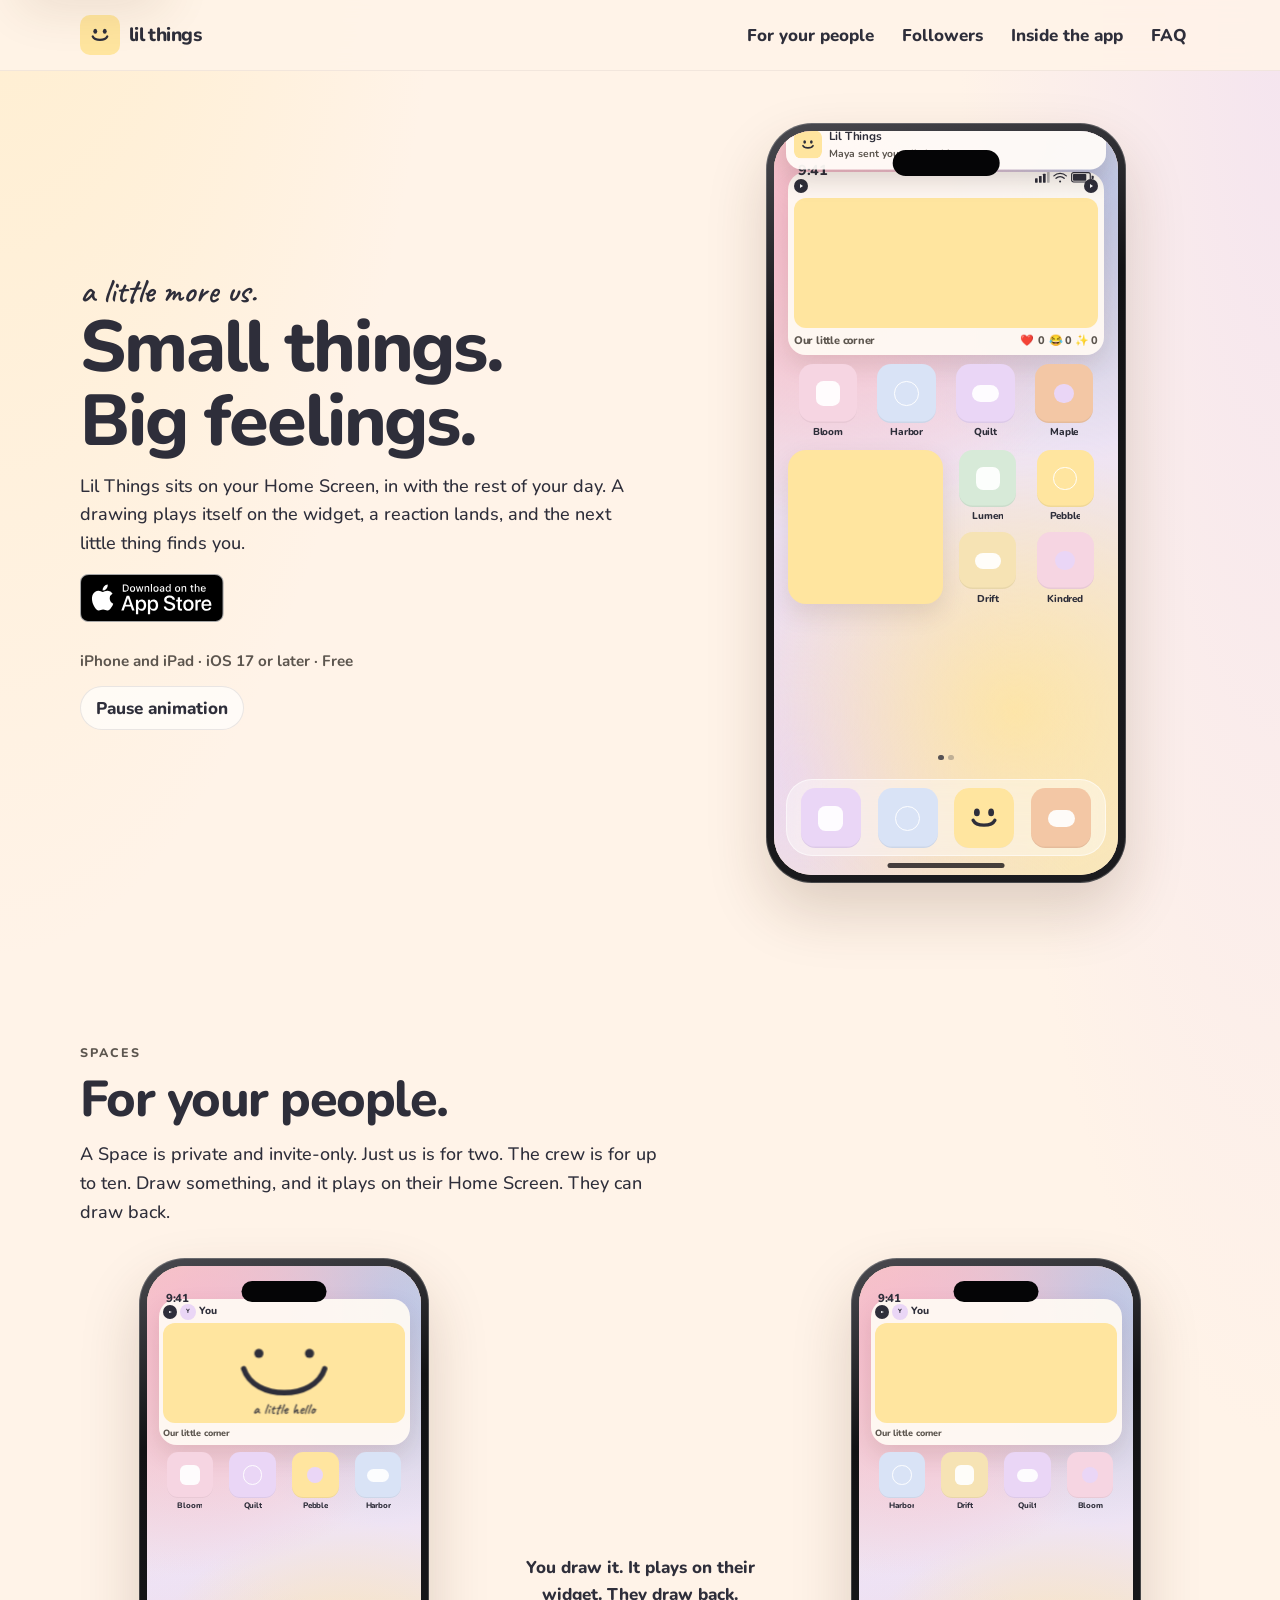
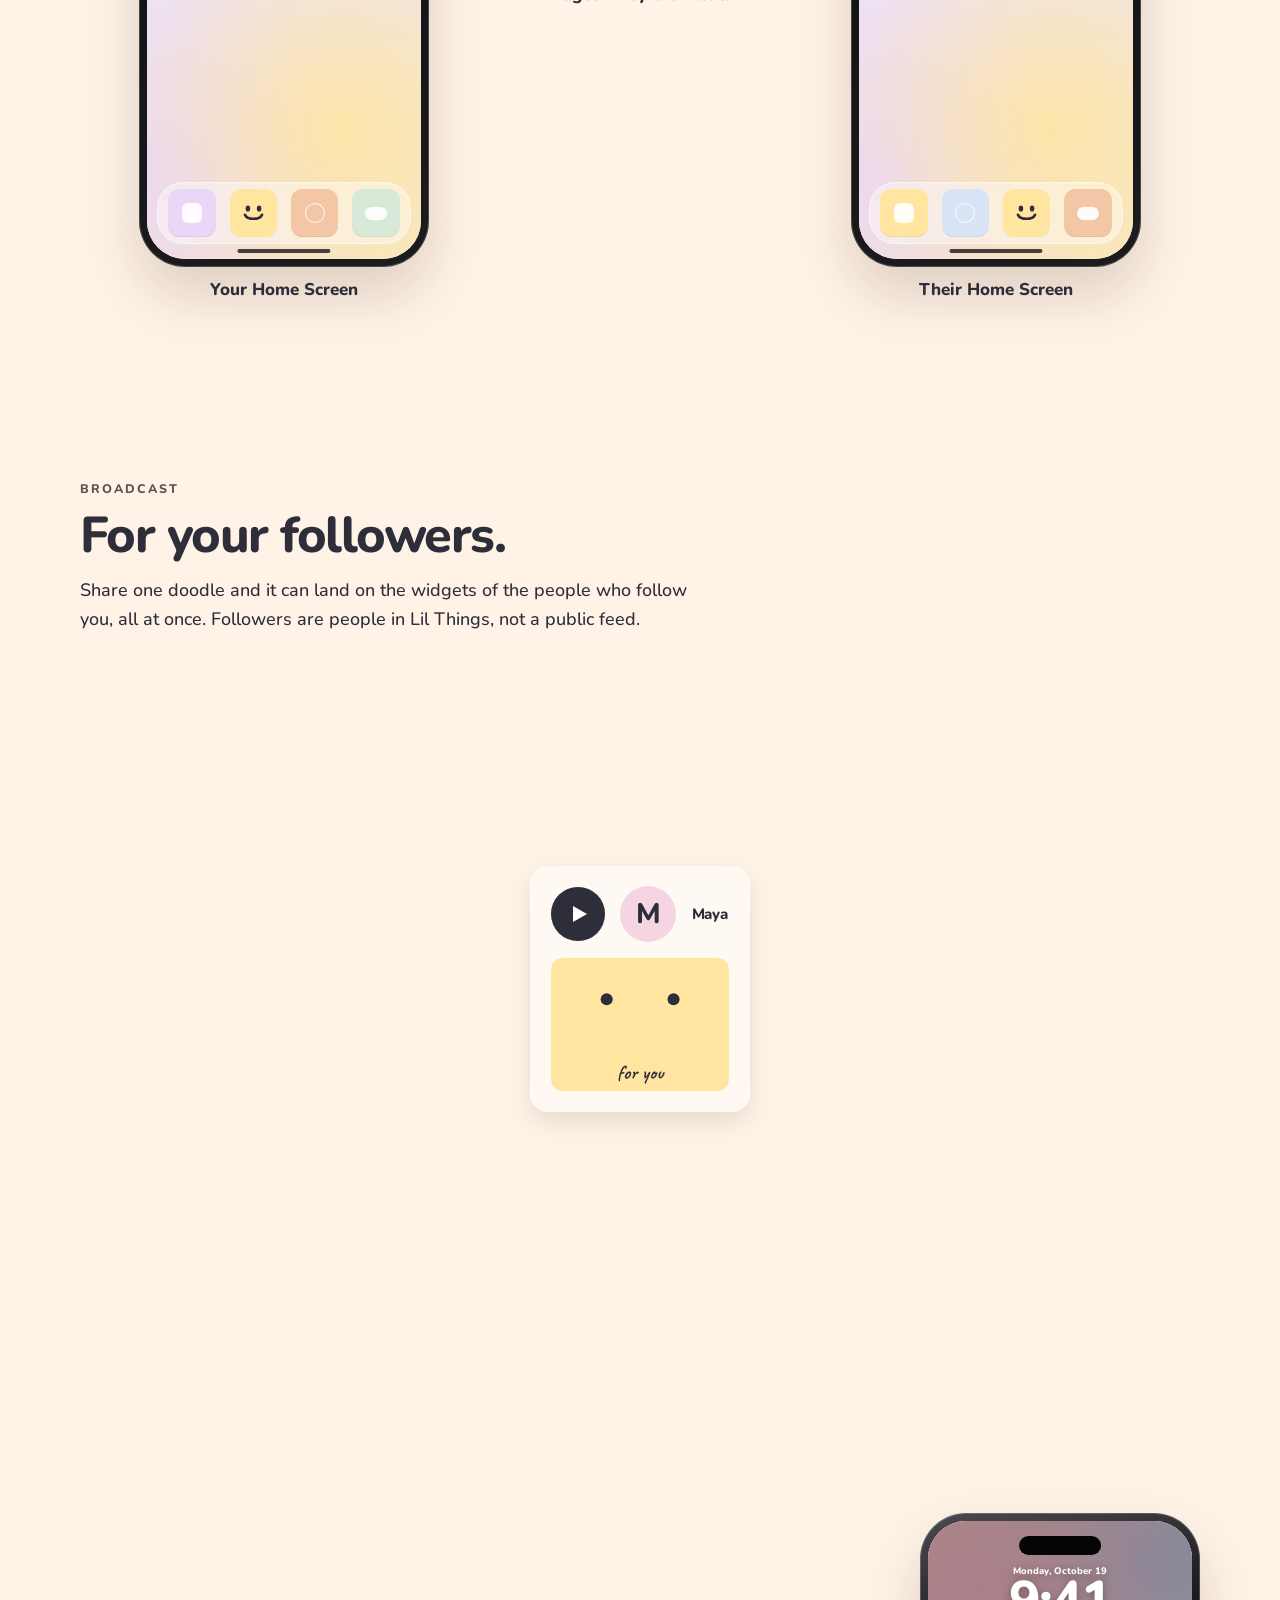
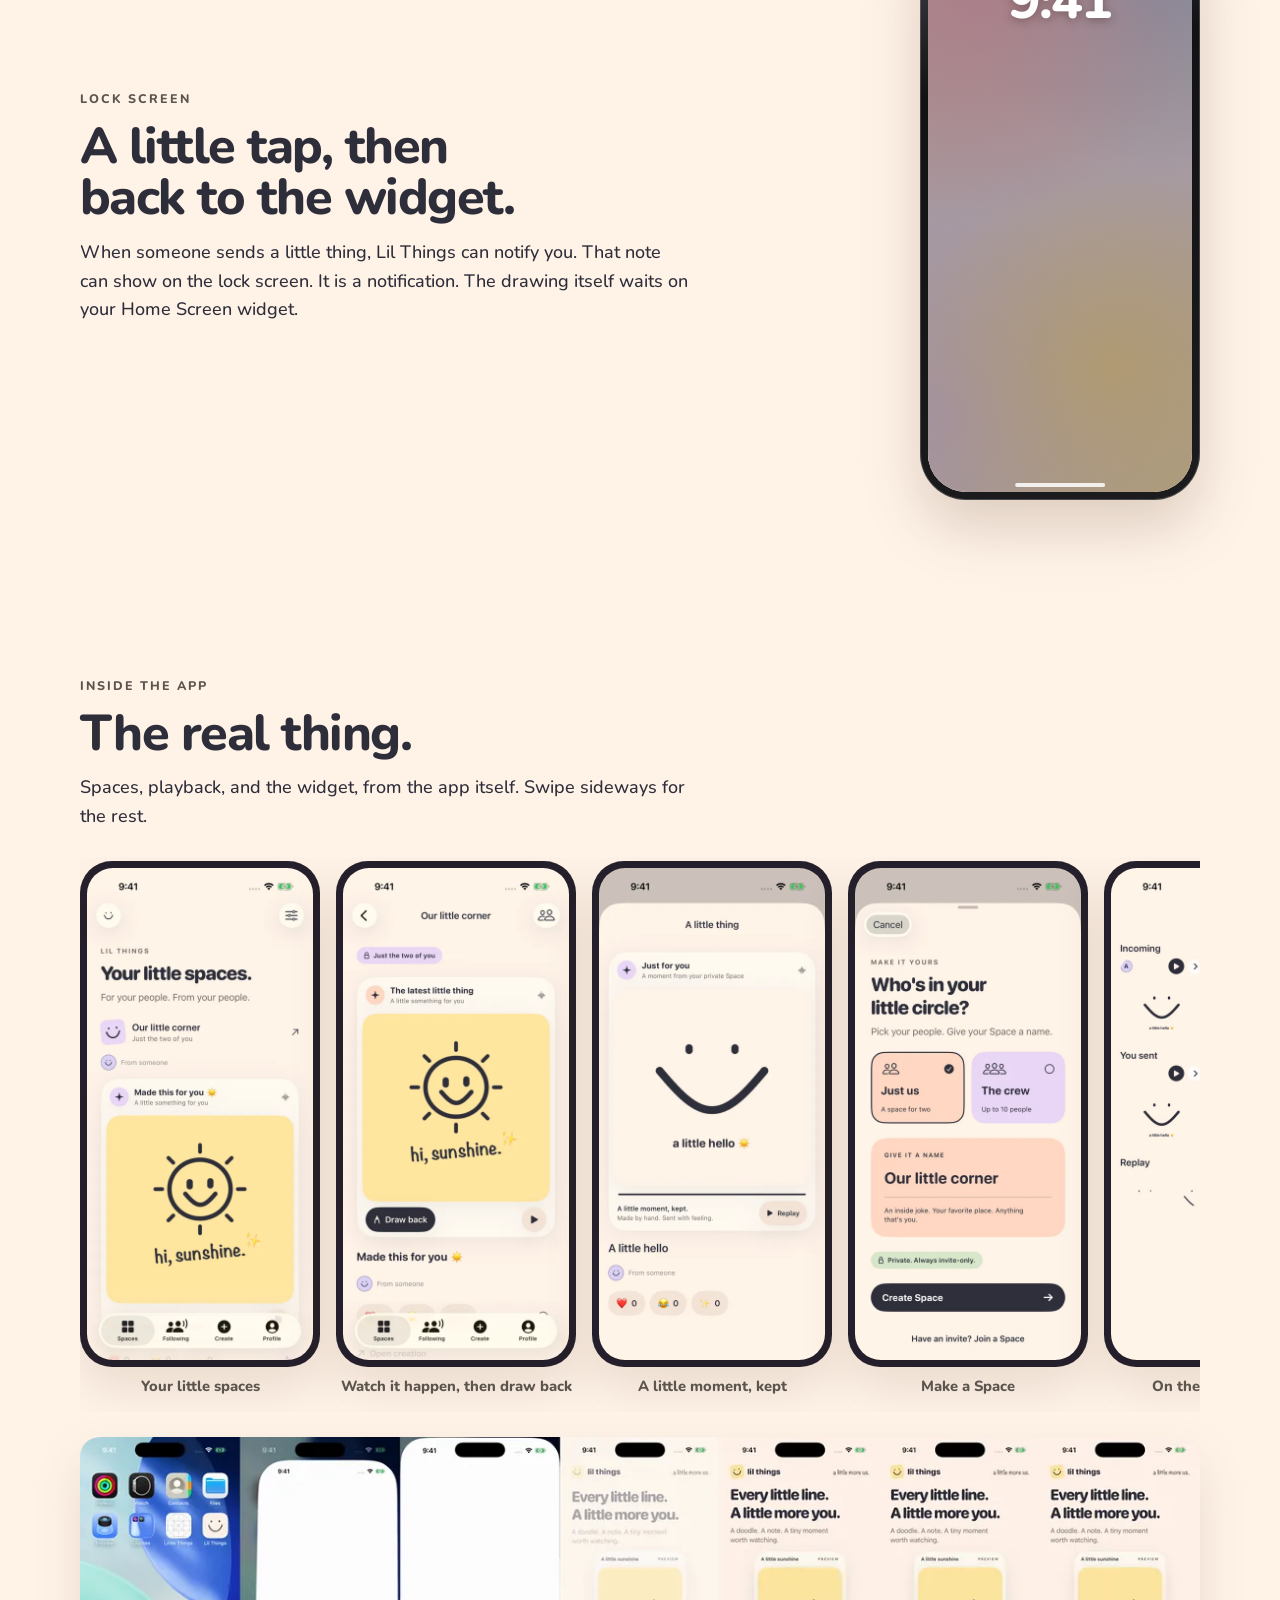
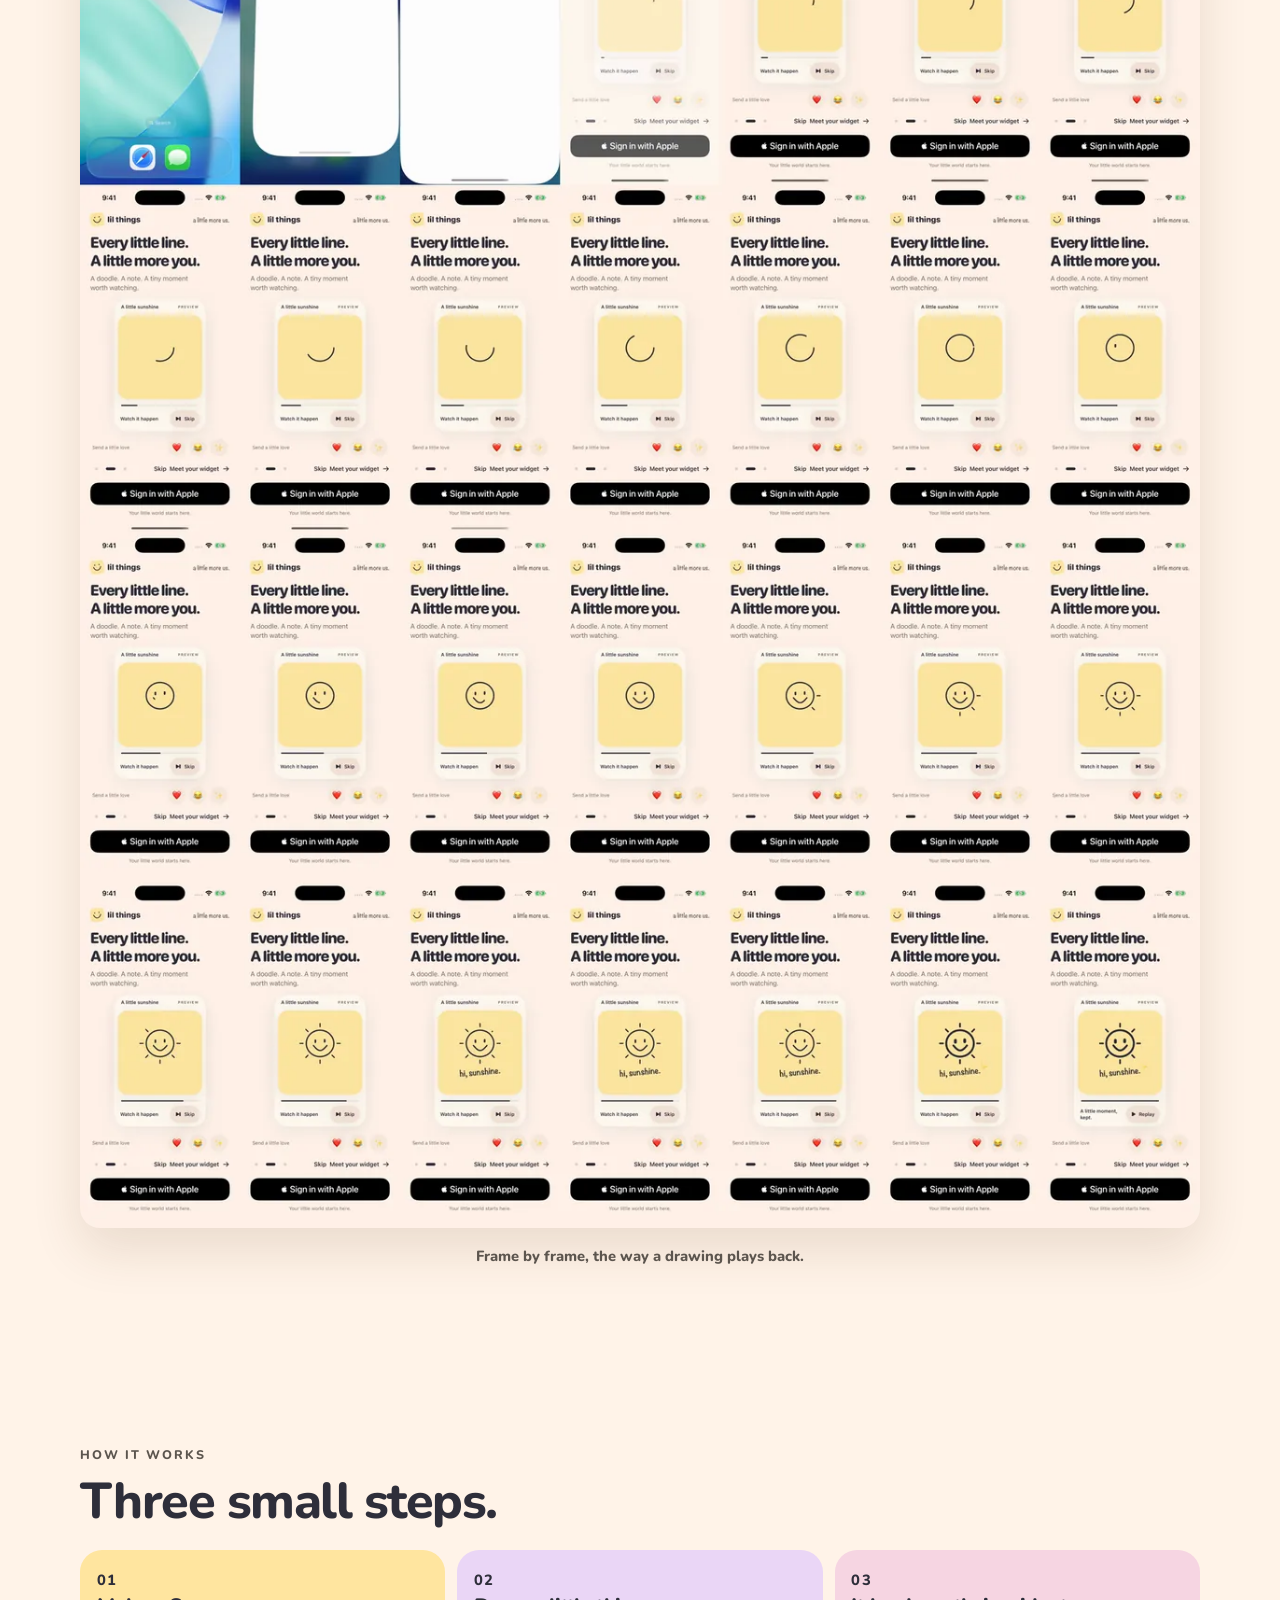
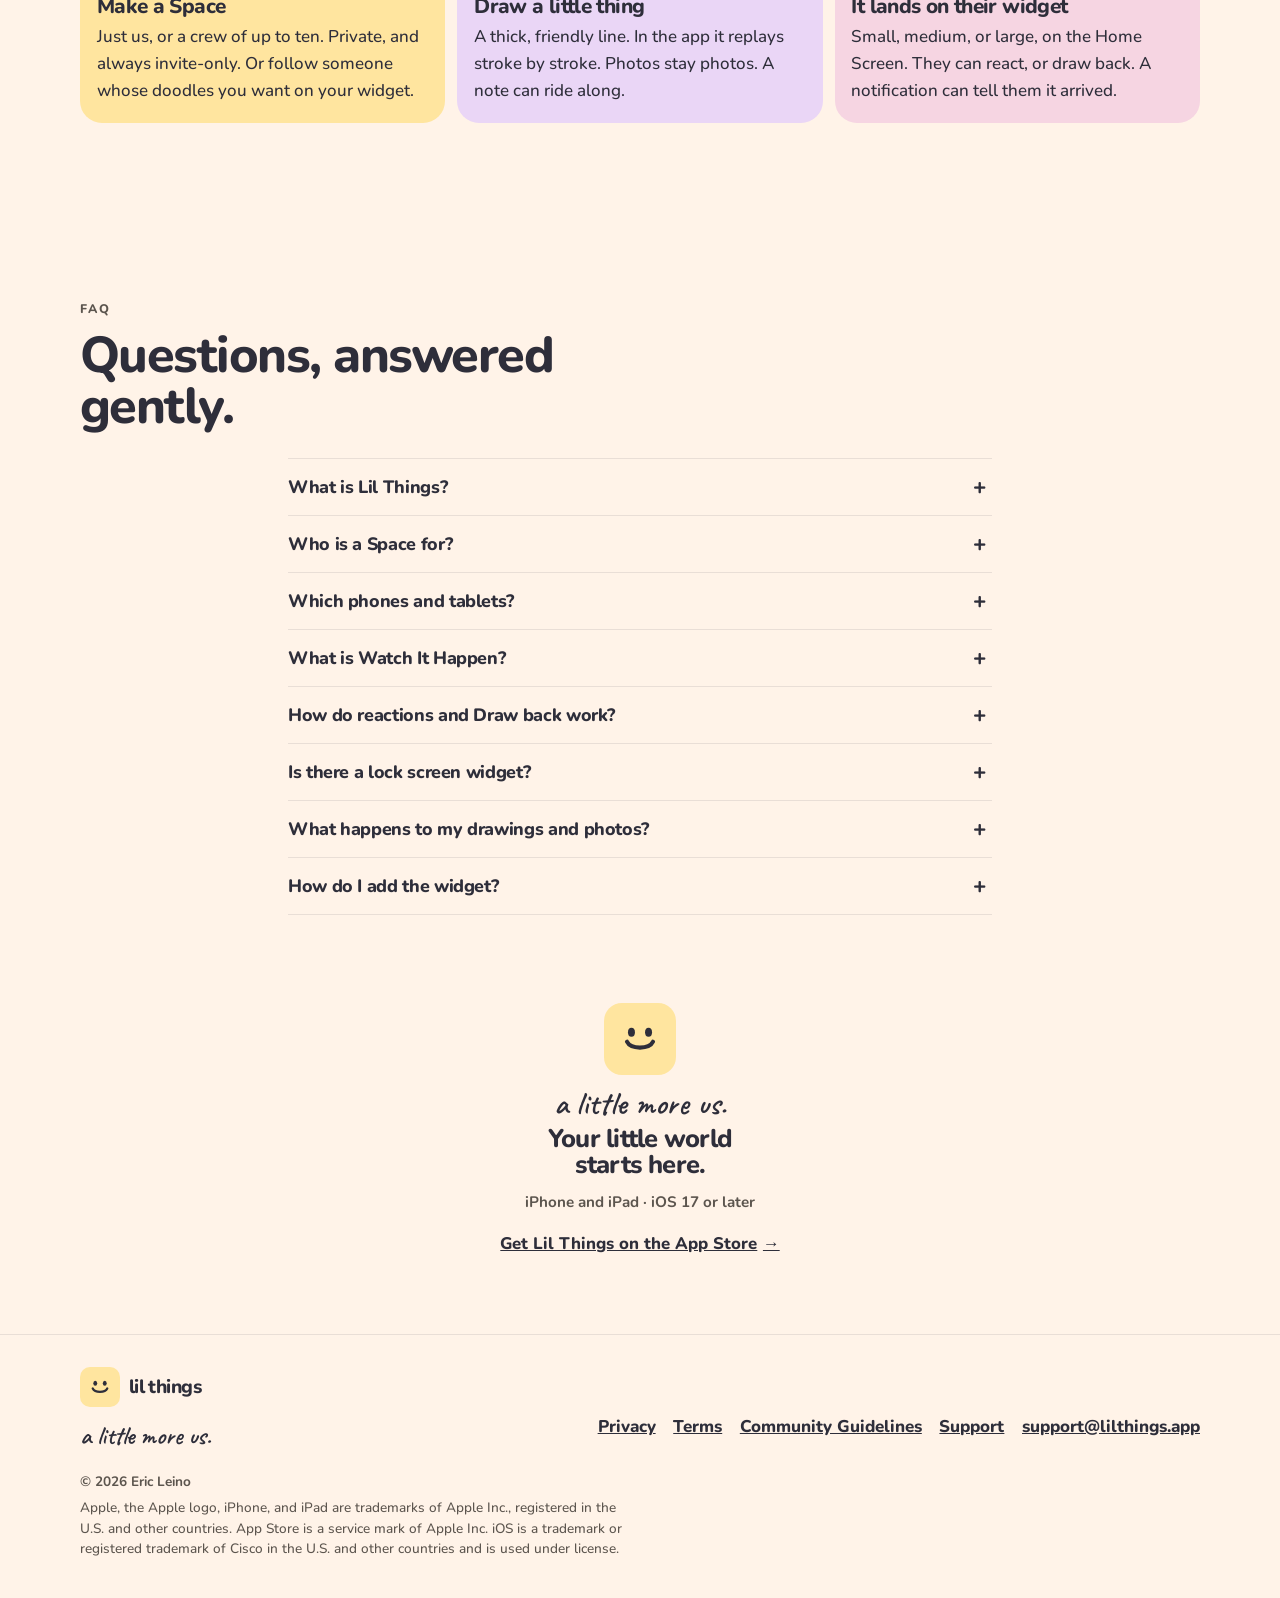
==== commit 9d906172: "Show Lil Things on the Home Screen and add launch legal pages. The homepage now puts the widget amon" ====
--- a/index.html
+++ b/index.html
@@ -4,30 +4,29 @@
   <meta charset="utf-8">
   <meta name="viewport" content="width=device-width, initial-scale=1">
   <title>Lil Things — Small things. Big feelings.</title>
-  <meta name="description" content="Lil Things is a shared iPhone and iPad widget for two people. Send little drawings and photos, react on the home screen, and replay a drawing being made.">
+  <meta name="description" content="Lil Things lives on your iPhone Home Screen. Share drawings with your people, watch them replay on a widget, and react without opening another app.">
   <link rel="canonical" href="https://lilthings.app/">
   <meta name="theme-color" content="#FFF3E8">
   <meta name="color-scheme" content="light">
   <meta property="og:type" content="website">
   <meta property="og:site_name" content="Lil Things">
   <meta property="og:title" content="Lil Things — Small things. Big feelings.">
-  <meta property="og:description" content="A shared home-screen widget for two people. Send little drawings and photos, react on the widget, and replay a drawing being made.">
+  <meta property="og:description" content="A Home Screen widget for the people you care about. Drawings replay beside your other apps.">
   <meta property="og:url" content="https://lilthings.app/">
   <meta property="og:image" content="https://lilthings.app/assets/og.png">
   <meta property="og:image:width" content="1200">
   <meta property="og:image:height" content="630">
-  <meta property="og:image:alt" content="Lil Things. Small things. Big feelings. A shared widget for two people.">
+  <meta property="og:image:alt" content="Lil Things. Small things. Big feelings.">
   <meta name="twitter:card" content="summary_large_image">
   <meta name="twitter:title" content="Lil Things — Small things. Big feelings.">
-  <meta name="twitter:description" content="A shared home-screen widget for two people. Send little drawings and photos, react on the widget, and replay a drawing being made.">
+  <meta name="twitter:description" content="A Home Screen widget for the people you care about. Drawings replay beside your other apps.">
   <meta name="twitter:image" content="https://lilthings.app/assets/og.png">
-  <meta name="twitter:image:alt" content="Lil Things. Small things. Big feelings. A shared widget for two people.">
+  <meta name="twitter:image:alt" content="Lil Things. Small things. Big feelings.">
   <link rel="icon" href="/favicon.svg" type="image/svg+xml">
   <link rel="icon" href="/favicon.ico" sizes="any">
   <link rel="apple-touch-icon" href="/assets/apple-touch-icon.png">
   <link rel="preload" href="/assets/fonts/nunito-800.woff2" as="font" type="font/woff2" crossorigin>
   <link rel="preload" href="/assets/fonts/nunito-500.woff2" as="font" type="font/woff2" crossorigin>
-  <link rel="preload" href="/assets/screens/01-welcome.png" as="image">
   <link rel="stylesheet" href="/assets/css/styles.css">
   <script type="application/ld+json">
   {
@@ -37,7 +36,9 @@
     "operatingSystem": "iOS 17 or later",
     "applicationCategory": "LifestyleApplication",
     "url": "https://lilthings.app/",
-    "description": "A shared home-screen widget for two people. Send little drawings and photos, react on the widget, and replay a drawing being made."
+    "description": "A Home Screen widget for the people you care about. Drawings replay beside your other apps.",
+    "author": { "@type": "Person", "name": "Eric Leino" },
+    "offers": { "@type": "Offer", "price": "0", "priceCurrency": "USD" }
   }
   </script>
   <script>document.documentElement.classList.add("js");</script>
@@ -54,9 +55,9 @@
         <span class="nav-toggle-label">Menu</span>
       </button>
       <nav class="site-nav" id="site-nav" aria-label="Primary">
-        <a href="#how">How it works</a>
-        <a href="#features">Features</a>
-        <a href="#widget">Widget</a>
+        <a href="#people">For your people</a>
+        <a href="#followers">Followers</a>
+        <a href="#inside">Inside the app</a>
         <a href="#faq">FAQ</a>
       </nav>
     </div>
@@ -68,8 +69,7 @@
         <div class="hero-copy">
           <p class="script">a little more us.</p>
           <h1>Small things.<br>Big feelings.</h1>
-          <p class="lede">A home-screen widget you share with one person. Draw something little, send a photo, and leave it where their day starts.</p>
-          <!-- href is set from APP_STORE_URL in /assets/js/main.js -->
+          <p class="lede">Lil Things sits on your Home Screen, in with the rest of your day. A drawing plays itself on the widget, a reaction lands, and the next little thing finds you.</p>
           <a class="store-badge" data-store-link target="_blank" rel="noopener noreferrer" aria-label="Download on the App Store (opens in a new tab)">
             <svg aria-hidden="true" xmlns="http://www.w3.org/2000/svg" width="119.66407" height="40" viewBox="0 0 119.66407 40">
   <title>Download_on_the_App_Store_Badge_US-UK_RGB_blk_4SVG_092917</title>
@@ -118,31 +118,388 @@
   </g>
 </svg>
           </a>
-          <p class="fine">iPhone and iPad · iOS 17 or later</p>
-        </div>
-
-        <div class="stage">
-          <figure class="shot">
-            <div class="phone float">
-              <img src="/assets/screens/01-welcome.png" width="1005" height="2185" alt="Lil Things welcome screen. A yellow smile sits above the words Small things. Big feelings, with Sign in with Apple at the bottom." fetchpriority="high">
+          <p class="fine">iPhone and iPad · iOS 17 or later · Free</p>
+          <button class="motion-toggle" type="button" aria-pressed="false">Pause animation</button>
+        </div>
+
+        <div class="hero-stage">
+          <p class="sr-only" id="hero-loop">On the sample Home Screen, a Lil Things widget draws a smile from Alex, a heart reaction appears, then a notification says Maya sent you a little thing and the widget draws a sun that says hi, sunshine. The loop repeats. Use Pause animation to stop it.</p>
+          <div class="iphone" aria-hidden="true">
+            <div class="screen">
+              <div class="wallpaper"></div>
+              <div class="island"></div>
+              <div class="statusbar">
+                <span>9:41</span>
+                <span class="sb-icons">
+                  <svg viewBox="0 0 17 12"><rect x="0" y="7" width="3" height="5" rx=".5" fill="currentColor"/><rect x="4.5" y="4.5" width="3" height="7.5" rx=".5" fill="currentColor"/><rect x="9" y="2" width="3" height="10" rx=".5" fill="currentColor"/><rect x="13.5" y="0" width="3" height="12" rx=".5" fill="currentColor" opacity=".35"/></svg>
+                  <svg viewBox="0 0 16 12"><path d="M8 9.6a1.15 1.15 0 1 1 0 2.3 1.15 1.15 0 0 1 0-2.3z" fill="currentColor"/><path d="M3.4 7.1a6.5 6.5 0 0 1 9.2 0M1 4.4a10 10 0 0 1 14 0" fill="none" stroke="currentColor" stroke-width="1.4" stroke-linecap="round"/></svg>
+                  <svg viewBox="0 0 26 12"><rect x=".7" y=".7" width="21" height="10.6" rx="2.2" fill="none" stroke="currentColor" stroke-width="1.3"/><rect x="2.2" y="2.2" width="15" height="7.6" rx="1" fill="currentColor"/><path d="M23.2 4.2h1.4a1 1 0 0 1 1 1v1.6a1 1 0 0 1-1 1h-1.4z" fill="currentColor"/></svg>
+                </span>
+              </div>
+              <div class="banner anim">
+                <img src="/favicon.svg" alt="">
+                <div>
+                  <strong>Lil Things</strong>
+                  <span>Maya sent you a little thing</span>
+                </div>
+              </div>
+              <div class="hs">
+                <div class="w-med">
+                  <div class="w-chrome">
+                    <span class="play"></span>
+                    <span class="ava-slot">
+                      <span class="ava ava-a anim">A</span>
+                      <span class="ava ava-b anim">M</span>
+                    </span>
+                    <span class="who">
+                      <span class="who-a anim">Alex</span>
+                      <span class="who-b anim">Maya</span>
+                    </span>
+                    <span class="play"></span>
+                  </div>
+                  <div class="canvas">
+                    <svg class="doodle" viewBox="0 0 160 118">
+                      <g class="draw-a">
+                        <circle class="eye k-eyes anim" cx="50" cy="36" r="5.4"/>
+                        <circle class="eye k-eyes anim" cx="110" cy="36" r="5.4"/>
+                        <path class="smile k-smile anim" pathLength="100" d="M32 54c12 38 84 38 96 0"/>
+                        <text class="words k-words anim" x="80" y="108">a little hello</text>
+                      </g>
+                      <g class="draw-b anim">
+                        <g class="rays">
+                          <path class="k-sun anim" pathLength="100" d="M80 4v14"/>
+                          <path class="k-sun anim" pathLength="100" d="M80 74v14"/>
+                          <path class="k-sun anim" pathLength="100" d="M48 46H34"/>
+                          <path class="k-sun anim" pathLength="100" d="M126 46h14"/>
+                          <path class="k-sun anim" pathLength="100" d="M57 23 47 13"/>
+                          <path class="k-sun anim" pathLength="100" d="M103 23l10-10"/>
+                          <path class="k-sun anim" pathLength="100" d="M57 69 47 79"/>
+                          <path class="k-sun anim" pathLength="100" d="M103 69l10 10"/>
+                        </g>
+                        <circle class="sun-face k-sun anim" cx="80" cy="46" r="22" pathLength="100"/>
+                        <circle class="eye k-beyes anim" cx="72" cy="44" r="2.5"/>
+                        <circle class="eye k-beyes anim" cx="88" cy="44" r="2.5"/>
+                        <path class="sun-smile k-sun anim" pathLength="100" d="M66 52c4 10 24 10 28 0"/>
+                        <text class="words k-bwords anim" x="80" y="108">hi, sunshine.</text>
+                        <path class="star k-star anim" d="M130 84l1.7 4.6 4.6 1.7-4.6 1.7-1.7 4.6-1.7-4.6-4.6-1.7 4.6-1.7z"/>
+                      </g>
+                    </svg>
+                    <span class="react-pop anim">❤️</span>
+                  </div>
+                  <div class="w-meta">
+                    <span>Our little corner</span>
+                    <span class="counts">❤️ <span class="count-stack"><span class="count-zero anim">0</span><span class="count-one anim">1</span></span> 😂 0 ✨ 0</span>
+                  </div>
+                </div>
+                <div class="icon-row">
+                  <div class="ico"><div class="squircle" style="background:#f6d5e2"><span class="glyph"></span></div><span class="ico-name">Bloom</span></div>
+                  <div class="ico"><div class="squircle" style="background:#d9e3f6"><span class="glyph ring"></span></div><span class="ico-name">Harbor</span></div>
+                  <div class="ico"><div class="squircle" style="background:#ead6f6"><span class="glyph pill"></span></div><span class="ico-name">Quilt</span></div>
+                  <div class="ico"><div class="squircle" style="background:#f3c7a5"><span class="glyph dot"></span></div><span class="ico-name">Maple</span></div>
+                </div>
+                <div class="split">
+                  <div class="w-sm">
+                    <div class="canvas">
+                      <svg class="doodle" viewBox="0 0 160 118">
+                        <g class="draw-a">
+                          <circle class="eye k-eyes anim" cx="50" cy="36" r="5.4"/>
+                          <circle class="eye k-eyes anim" cx="110" cy="36" r="5.4"/>
+                          <path class="smile k-smile anim" pathLength="100" d="M32 54c12 38 84 38 96 0"/>
+                          <text class="words k-words anim" x="80" y="108">a little hello</text>
+                        </g>
+                        <g class="draw-b anim">
+                          <g class="rays">
+                            <path class="k-sun anim" pathLength="100" d="M80 4v14"/>
+                            <path class="k-sun anim" pathLength="100" d="M80 74v14"/>
+                            <path class="k-sun anim" pathLength="100" d="M48 46H34"/>
+                            <path class="k-sun anim" pathLength="100" d="M126 46h14"/>
+                            <path class="k-sun anim" pathLength="100" d="M57 23 47 13"/>
+                            <path class="k-sun anim" pathLength="100" d="M103 23l10-10"/>
+                            <path class="k-sun anim" pathLength="100" d="M57 69 47 79"/>
+                            <path class="k-sun anim" pathLength="100" d="M103 69l10 10"/>
+                          </g>
+                          <circle class="sun-face k-sun anim" cx="80" cy="46" r="22" pathLength="100"/>
+                          <circle class="eye k-beyes anim" cx="72" cy="44" r="2.5"/>
+                          <circle class="eye k-beyes anim" cx="88" cy="44" r="2.5"/>
+                          <path class="sun-smile k-sun anim" pathLength="100" d="M66 52c4 10 24 10 28 0"/>
+                          <text class="words k-bwords anim" x="80" y="108">hi, sunshine.</text>
+                          <path class="star k-star anim" d="M130 84l1.7 4.6 4.6 1.7-4.6 1.7-1.7 4.6-1.7-4.6-4.6-1.7 4.6-1.7z"/>
+                        </g>
+                      </svg>
+                    </div>
+                  </div>
+                  <div class="icon-stack">
+                    <div class="icon-row cols-2">
+                      <div class="ico"><div class="squircle" style="background:#d7ead8"><span class="glyph"></span></div><span class="ico-name">Lumen</span></div>
+                      <div class="ico"><div class="squircle" style="background:#ffe59f"><span class="glyph ring"></span></div><span class="ico-name">Pebble</span></div>
+                    </div>
+                    <div class="icon-row cols-2">
+                      <div class="ico"><div class="squircle" style="background:#f6e3b4"><span class="glyph pill"></span></div><span class="ico-name">Drift</span></div>
+                      <div class="ico"><div class="squircle" style="background:#f6d5e2"><span class="glyph dot"></span></div><span class="ico-name">Kindred</span></div>
+                    </div>
+                  </div>
+                </div>
+              </div>
+              <div class="pages"><i class="on"></i><i></i></div>
+              <div class="dock">
+                <div class="ico"><div class="squircle" style="background:#ead6f6"><span class="glyph"></span></div></div>
+                <div class="ico"><div class="squircle" style="background:#d9e3f6"><span class="glyph ring"></span></div></div>
+                <div class="ico"><img class="app-mark" src="/favicon.svg" alt=""></div>
+                <div class="ico"><div class="squircle" style="background:#f3c7a5"><span class="glyph pill"></span></div></div>
+              </div>
+              <div class="homebar"></div>
             </div>
-            <figcaption>The welcome, on iPhone</figcaption>
+          </div>
+        </div>
+      </div>
+    </section>
+
+    <section class="section" id="people">
+      <div class="container">
+        <p class="kicker">Spaces</p>
+        <h2>For your people.</h2>
+        <p class="section-intro">A Space is private and invite-only. Just us is for two. The crew is for up to ten. Draw something, and it plays on their Home Screen. They can draw back.</p>
+        <div class="pair">
+          <figure class="device-block">
+            <div class="iphone" aria-hidden="true">
+              <div class="screen">
+                <div class="wallpaper"></div>
+                <div class="island"></div>
+                <div class="statusbar"><span>9:41</span></div>
+                <div class="hs">
+                  <div class="w-med">
+                    <div class="w-chrome">
+                      <span class="play"></span>
+                      <span class="ava pin">Y</span>
+                      <span>You</span>
+                    </div>
+                    <div class="canvas">
+                      <svg class="doodle" viewBox="0 0 160 118">
+                        <g class="pair-send anim">
+                          <circle class="eye steady" cx="50" cy="36" r="5.4"/>
+                          <circle class="eye steady" cx="110" cy="36" r="5.4"/>
+                          <path class="smile k-send anim" pathLength="100" d="M32 54c12 38 84 38 96 0"/>
+                          <text class="words k-send-words anim" x="80" y="108">a little hello</text>
+                        </g>
+                        <g class="pair-reply anim">
+                          <path class="heart k-reply anim" pathLength="100" d="M80 76c-2-14-22-18-28-6-4 8 0 16 8 24l20 18 20-18c8-8 12-16 8-24-6-12-26-8-28 6z"/>
+                          <text class="words" x="80" y="108">drew back</text>
+                        </g>
+                      </svg>
+                    </div>
+                    <div class="w-meta"><span>Our little corner</span></div>
+                  </div>
+                  <div class="icon-row">
+                    <div class="ico"><div class="squircle" style="background:#f6d5e2"><span class="glyph"></span></div><span class="ico-name">Bloom</span></div>
+                    <div class="ico"><div class="squircle" style="background:#ead6f6"><span class="glyph ring"></span></div><span class="ico-name">Quilt</span></div>
+                    <div class="ico"><div class="squircle" style="background:#ffe59f"><span class="glyph dot"></span></div><span class="ico-name">Pebble</span></div>
+                    <div class="ico"><div class="squircle" style="background:#d9e3f6"><span class="glyph pill"></span></div><span class="ico-name">Harbor</span></div>
+                  </div>
+                </div>
+                <div class="dock">
+                  <div class="ico"><div class="squircle" style="background:#ead6f6"><span class="glyph"></span></div></div>
+                  <div class="ico"><img class="app-mark" src="/favicon.svg" alt=""></div>
+                  <div class="ico"><div class="squircle" style="background:#f3c7a5"><span class="glyph ring"></span></div></div>
+                  <div class="ico"><div class="squircle" style="background:#d7ead8"><span class="glyph pill"></span></div></div>
+                </div>
+                <div class="homebar"></div>
+              </div>
+            </div>
+            <figcaption>Your Home Screen</figcaption>
           </figure>
-          <div class="floater" aria-hidden="true">
-            <span class="floater-icon">
-              <svg viewBox="0 0 24 24" fill="none" stroke="#2E2E3A" stroke-width="1.8" stroke-linejoin="round">
-                <path d="M12 19s-6.2-4.1-6.2-8A3.5 3.5 0 0 1 12 8.2 3.5 3.5 0 0 1 18.2 11c0 3.9-6.2 8-6.2 8z"/>
-              </svg>
-            </span>
-            they loved it
+          <p class="pair-note">You draw it. It plays on their widget. They draw back.</p>
+          <figure class="device-block">
+            <div class="iphone" aria-hidden="true">
+              <div class="screen">
+                <div class="wallpaper"></div>
+                <div class="island"></div>
+                <div class="statusbar"><span>9:41</span></div>
+                <div class="hs">
+                  <div class="w-med">
+                    <div class="w-chrome">
+                      <span class="play"></span>
+                      <span class="ava pin">Y</span>
+                      <span>You</span>
+                    </div>
+                    <div class="canvas">
+                      <svg class="doodle" viewBox="0 0 160 118">
+                        <circle class="eye k-recv-eye anim" cx="50" cy="36" r="5.4"/>
+                        <circle class="eye k-recv-eye anim" cx="110" cy="36" r="5.4"/>
+                        <path class="smile k-recv anim" pathLength="100" d="M32 54c12 38 84 38 96 0"/>
+                        <text class="words k-recv-words anim" x="80" y="108">a little hello</text>
+                      </svg>
+                      <span class="drawback anim">Draw back</span>
+                    </div>
+                    <div class="w-meta"><span>Our little corner</span></div>
+                  </div>
+                  <div class="icon-row">
+                    <div class="ico"><div class="squircle" style="background:#d9e3f6"><span class="glyph ring"></span></div><span class="ico-name">Harbor</span></div>
+                    <div class="ico"><div class="squircle" style="background:#f6e3b4"><span class="glyph"></span></div><span class="ico-name">Drift</span></div>
+                    <div class="ico"><div class="squircle" style="background:#ead6f6"><span class="glyph pill"></span></div><span class="ico-name">Quilt</span></div>
+                    <div class="ico"><div class="squircle" style="background:#f6d5e2"><span class="glyph dot"></span></div><span class="ico-name">Bloom</span></div>
+                  </div>
+                </div>
+                <div class="dock">
+                  <div class="ico"><div class="squircle" style="background:#ffe59f"><span class="glyph"></span></div></div>
+                  <div class="ico"><div class="squircle" style="background:#d9e3f6"><span class="glyph ring"></span></div></div>
+                  <div class="ico"><img class="app-mark" src="/favicon.svg" alt=""></div>
+                  <div class="ico"><div class="squircle" style="background:#f3c7a5"><span class="glyph pill"></span></div></div>
+                </div>
+                <div class="homebar"></div>
+              </div>
+            </div>
+            <figcaption>Their Home Screen</figcaption>
+          </figure>
+        </div>
+      </div>
+    </section>
+
+    <section class="section" id="followers">
+      <div class="container">
+        <p class="kicker">Broadcast</p>
+        <h2>For your followers.</h2>
+        <p class="section-intro">Share one doodle and it can land on the widgets of the people who follow you, all at once. Followers are people in Lil Things, not a public feed.</p>
+        <div class="fan" aria-hidden="true">
+          <article class="mini m1 anim" style="--tx:80%;--ty:70%;--i:1">
+            <header><span class="dot">J</span> Jules</header>
+            <div class="mini-canvas"><svg class="doodle" viewBox="0 0 160 110"><circle class="eye steady" cx="52" cy="40" r="5"/><circle class="eye steady" cx="108" cy="40" r="5"/><path class="smile k-fan anim" pathLength="100" d="M36 56c12 34 76 34 88 0"/></svg></div>
+          </article>
+          <article class="mini m2 anim" style="--tx:0%;--ty:80%;--i:2">
+            <header><span class="dot">S</span> Sam</header>
+            <div class="mini-canvas"><svg class="doodle" viewBox="0 0 160 110"><circle class="eye steady" cx="52" cy="40" r="5"/><circle class="eye steady" cx="108" cy="40" r="5"/><path class="smile k-fan anim" pathLength="100" d="M36 56c12 34 76 34 88 0"/></svg></div>
+          </article>
+          <article class="mini m3 anim" style="--tx:-80%;--ty:70%;--i:3">
+            <header><span class="dot">N</span> Noor</header>
+            <div class="mini-canvas"><svg class="doodle" viewBox="0 0 160 110"><circle class="eye steady" cx="52" cy="40" r="5"/><circle class="eye steady" cx="108" cy="40" r="5"/><path class="smile k-fan anim" pathLength="100" d="M36 56c12 34 76 34 88 0"/></svg></div>
+          </article>
+          <article class="mini m4 anim" style="--tx:90%;--ty:0%;--i:4">
+            <header><span class="dot">A</span> Ari</header>
+            <div class="mini-canvas"><svg class="doodle" viewBox="0 0 160 110"><circle class="eye steady" cx="52" cy="40" r="5"/><circle class="eye steady" cx="108" cy="40" r="5"/><path class="smile k-fan anim" pathLength="100" d="M36 56c12 34 76 34 88 0"/></svg></div>
+          </article>
+          <div class="source">
+            <div class="w-med">
+              <div class="w-chrome">
+                <span class="play"></span>
+                <span class="ava pin" style="background:#f6d5e2">M</span>
+                <span>Maya</span>
+              </div>
+              <div class="canvas">
+                <svg class="doodle" viewBox="0 0 160 118">
+                  <circle class="eye steady" cx="50" cy="36" r="5.4"/>
+                  <circle class="eye steady" cx="110" cy="36" r="5.4"/>
+                  <path class="smile k-fan anim" pathLength="100" d="M32 54c12 38 84 38 96 0"/>
+                  <text class="words steady-words" x="80" y="108">for you</text>
+                </svg>
+              </div>
+            </div>
           </div>
-          <svg class="spark one" viewBox="0 0 24 24" aria-hidden="true">
-            <path d="M12 2l1.6 7.2L21 12l-7.4 1.6L12 22l-1.6-8.4L3 12l7.4-1.8L12 2z" fill="#2E2E3A"/>
-          </svg>
-          <svg class="spark two" viewBox="0 0 24 24" aria-hidden="true">
-            <path d="M12 2l1.6 7.2L21 12l-7.4 1.6L12 22l-1.6-8.4L3 12l7.4-1.8L12 2z" fill="#2E2E3A"/>
-          </svg>
-        </div>
+          <article class="mini m5 anim" style="--tx:-90%;--ty:0%;--i:5">
+            <header><span class="dot">K</span> Ken</header>
+            <div class="mini-canvas"><svg class="doodle" viewBox="0 0 160 110"><circle class="eye steady" cx="52" cy="40" r="5"/><circle class="eye steady" cx="108" cy="40" r="5"/><path class="smile k-fan anim" pathLength="100" d="M36 56c12 34 76 34 88 0"/></svg></div>
+          </article>
+          <article class="mini m6 anim" style="--tx:80%;--ty:-70%;--i:6">
+            <header><span class="dot">S</span> Sol</header>
+            <div class="mini-canvas"><svg class="doodle" viewBox="0 0 160 110"><circle class="eye steady" cx="52" cy="40" r="5"/><circle class="eye steady" cx="108" cy="40" r="5"/><path class="smile k-fan anim" pathLength="100" d="M36 56c12 34 76 34 88 0"/></svg></div>
+          </article>
+          <article class="mini m7 anim" style="--tx:0%;--ty:-80%;--i:7">
+            <header><span class="dot">B</span> Bea</header>
+            <div class="mini-canvas"><svg class="doodle" viewBox="0 0 160 110"><circle class="eye steady" cx="52" cy="40" r="5"/><circle class="eye steady" cx="108" cy="40" r="5"/><path class="smile k-fan anim" pathLength="100" d="M36 56c12 34 76 34 88 0"/></svg></div>
+          </article>
+          <article class="mini m8 anim" style="--tx:-80%;--ty:-70%;--i:8">
+            <header><span class="dot">O</span> Otis</header>
+            <div class="mini-canvas"><svg class="doodle" viewBox="0 0 160 110"><circle class="eye steady" cx="52" cy="40" r="5"/><circle class="eye steady" cx="108" cy="40" r="5"/><path class="smile k-fan anim" pathLength="100" d="M36 56c12 34 76 34 88 0"/></svg></div>
+          </article>
+        </div>
+      </div>
+    </section>
+
+    <section class="section" id="lock">
+      <div class="container lock-layout">
+        <div>
+          <p class="kicker">Lock screen</p>
+          <h2>A little tap, then back to the widget.</h2>
+          <p class="section-intro">When someone sends a little thing, Lil Things can notify you. That note can show on the lock screen. It is a notification. The drawing itself waits on your Home Screen widget.</p>
+        </div>
+        <div class="iphone" aria-hidden="true">
+          <div class="screen">
+            <div class="wallpaper dim"></div>
+            <div class="island"></div>
+            <p class="lock-date">Monday, October 19</p>
+            <p class="lock-time">9:41</p>
+            <div class="lock-note anim">
+              <img src="/favicon.svg" alt="">
+              <div>
+                <div class="ln-top"><strong>Lil Things</strong><span>now</span></div>
+                <p>Maya sent you a little thing</p>
+              </div>
+            </div>
+            <div class="homebar light"></div>
+          </div>
+        </div>
+      </div>
+    </section>
+
+    <section class="section" id="inside">
+      <div class="container">
+        <p class="kicker">Inside the app</p>
+        <h2>The real thing.</h2>
+        <p class="section-intro">Spaces, playback, and the widget, from the app itself. Swipe sideways for the rest.</p>
+        <div class="strip-wrap">
+          <div class="strip" tabindex="0" aria-label="Screenshots from Lil Things">
+            <figure>
+              <div class="bezel">
+                <picture>
+                  <source srcset="/assets/screens/spaces.webp" type="image/webp">
+                  <img src="/assets/screens/spaces.png" width="460" height="1000" alt="Spaces list titled Your little spaces, with a space called Our little corner and a sun drawing that says hi, sunshine." loading="lazy" decoding="async">
+                </picture>
+              </div>
+              <figcaption>Your little spaces</figcaption>
+            </figure>
+            <figure>
+              <div class="bezel">
+                <picture>
+                  <source srcset="/assets/screens/detail.webp" type="image/webp">
+                  <img src="/assets/screens/detail.png" width="460" height="1000" alt="A space called Our little corner, with the latest drawing, a Draw back button, and Made this for you." loading="lazy" decoding="async">
+                </picture>
+              </div>
+              <figcaption>Watch it happen, then draw back</figcaption>
+            </figure>
+            <figure>
+              <div class="bezel">
+                <picture>
+                  <source srcset="/assets/screens/playback.webp" type="image/webp">
+                  <img src="/assets/screens/playback.png" width="460" height="1000" alt="Playback of a smile and the words a little hello, with a replay control and heart, laugh, and sparkle reactions." loading="lazy" decoding="async">
+                </picture>
+              </div>
+              <figcaption>A little moment, kept</figcaption>
+            </figure>
+            <figure>
+              <div class="bezel">
+                <picture>
+                  <source srcset="/assets/screens/create.webp" type="image/webp">
+                  <img src="/assets/screens/create.png" width="460" height="1000" alt="Create a Space screen offering Just us for two people or The crew for up to ten, named Our little corner, marked private and invite-only." loading="lazy" decoding="async">
+                </picture>
+              </div>
+              <figcaption>Make a Space</figcaption>
+            </figure>
+            <figure>
+              <div class="bezel">
+                <picture>
+                  <source srcset="/assets/screens/widget-preview.webp" type="image/webp">
+                  <img src="/assets/screens/widget-preview.png" width="460" height="1000" alt="Widget preview with incoming and sent drawings, reaction counts, and replay frames of a smile." loading="lazy" decoding="async">
+                </picture>
+              </div>
+              <figcaption>On the Home Screen</figcaption>
+            </figure>
+          </div>
+        </div>
+        <figure class="sheet">
+          <picture>
+            <source srcset="/assets/screens/replay-sheet.webp" type="image/webp">
+            <img src="/assets/screens/replay-sheet.png" width="1200" height="1490" alt="A contact sheet of iPhones showing a smile drawn stroke by stroke until it becomes a sun that says hi, sunshine." loading="lazy" decoding="async">
+          </picture>
+          <figcaption>Frame by frame, the way a drawing plays back.</figcaption>
+        </figure>
       </div>
     </section>
 
@@ -150,210 +507,23 @@
       <div class="container">
         <p class="kicker">How it works</p>
         <h2>Three small steps.</h2>
-        <p class="section-intro">That’s the whole idea. A Space, a little thing, and a widget.</p>
-        <div class="how-layout">
-          <ol class="steps">
-            <li class="step">
-              <span class="step-num" aria-hidden="true">01</span>
-              <h3>Open a Space</h3>
-              <p>Invite one person. A Space is just the two of you — your corner, with nobody else in it.</p>
-            </li>
-            <li class="step">
-              <span class="step-num" aria-hidden="true">02</span>
-              <h3>Leave something little</h3>
-              <p>A drawing, a photo, a note in your handwriting. It does not have to be good. It has to be from you.</p>
-            </li>
-            <li class="step">
-              <span class="step-num" aria-hidden="true">03</span>
-              <h3>Let them find it</h3>
-              <p>It shows up on their widget. They can react right there, or watch the drawing appear, stroke by stroke.</p>
-            </li>
-          </ol>
-          <figure class="shot">
-            <div class="phone">
-              <img src="/assets/screens/02-welcome-replay.png" width="1005" height="2185" alt="Lil Things screen titled Watch it happen, explaining that you can replay a drawing as it was made." loading="lazy" decoding="async">
-            </div>
-            <figcaption>Watch it happen</figcaption>
-          </figure>
-        </div>
-      </div>
-    </section>
-
-    <section class="section" id="features">
-      <div class="container">
-        <p class="kicker">In the app</p>
-        <h2>Little on purpose.</h2>
-        <p class="section-intro">The app stays small, so the feeling doesn’t.</p>
-        <div class="features">
-          <article class="feature">
-            <div>
-              <p class="kicker">Spaces</p>
-              <h3>A corner for two</h3>
-              <p>Each Space is shared by two people. Name it, keep your things there, and leave the rest of the internet outside.</p>
-            </div>
-            <figure class="shot">
-              <div class="phone">
-                <img src="/assets/screens/04-spaces.png" width="1005" height="2185" alt="Spaces screen titled Your little spaces, with a shared space called Our little corner and a yellow drawing that says hi, sunshine." loading="lazy" decoding="async">
-              </div>
-              <figcaption>Your little spaces</figcaption>
-            </figure>
-          </article>
-
-          <article class="feature reverse">
-            <div>
-              <p class="kicker">Watch it happen</p>
-              <h3>See it being made</h3>
-              <p>A drawing can replay the way it was made. Every stroke, in order. It feels like standing next to someone while they draw it for you.</p>
-            </div>
-            <figure class="shot">
-              <div class="phone">
-                <img src="/assets/screens/05-detail.png" width="1005" height="2185" alt="A shared sun drawing that says hi, sunshine, open in a Space, with Watch it happen and reaction buttons." loading="lazy" decoding="async">
-              </div>
-              <figcaption>A thing, opened</figcaption>
-            </figure>
-          </article>
-
-          <article class="feature">
-            <div>
-              <p class="kicker">On the widget</p>
-              <h3>A tap, not a chat</h3>
-              <p>Love, a hug, a sparkle, a smile. On the widget, so you can answer without opening a thread.</p>
-            </div>
-            <figure class="shot">
-              <div class="phone">
-                <img src="/assets/screens/03-welcome-widget.png" width="1005" height="2185" alt="Lil Things screen titled Leave a little reaction, showing love, hug, sparkle, and smile." loading="lazy" decoding="async">
-              </div>
-              <figcaption>Reactions, explained</figcaption>
-            </figure>
-          </article>
-        </div>
-      </div>
-    </section>
-
-    <section class="section widget-section" id="widget">
-      <div class="container">
-        <div class="widget-layout">
-          <div>
-            <p class="kicker">The widget</p>
-            <h2>On the home screen, where the morning starts.</h2>
-            <p class="section-intro">The widget is the point. A little drawing waiting there, in a size that fits the day. Reactions sit on it, so “I saw this” is one tap.</p>
-            <ul class="pills">
-              <li>Small</li>
-              <li>Medium</li>
-              <li>Large</li>
-            </ul>
-          </div>
-          <div class="widget-demo">
-            <div class="widget">
-              <div class="widget-top">
-                <span class="ava" aria-hidden="true">
-                  <svg viewBox="0 0 24 24" fill="none" stroke="#2E2E3A" stroke-width="1.7" stroke-linejoin="round">
-                    <path d="M12 3l1.3 6.1L20 12l-6.7 1.3L12 21l-1.3-7.7L4 12l6.7-1.9L12 3z"/>
-                  </svg>
-                </span>
-                <div>
-                  <p class="widget-title">Made this for you
-                    <svg class="mini-sun" viewBox="0 0 24 24" aria-hidden="true">
-                      <circle cx="12" cy="12" r="4" fill="none" stroke="#2E2E3A" stroke-width="1.7"/>
-                      <path d="M12 3v2.2M12 18.8V21M3 12h2.2M18.8 12H21M6 6l1.6 1.6M16.4 16.4 18 18M18 6l-1.6 1.6M7.6 16.4 6 18" fill="none" stroke="#2E2E3A" stroke-width="1.7" stroke-linecap="round"/>
-                    </svg>
-                  </p>
-                  <p class="widget-sub">A little something for you</p>
-                </div>
-                <span class="wave" aria-hidden="true">
-                  <svg viewBox="0 0 24 24" fill="#2E2E3A">
-                    <rect x="4" y="10" width="2.2" height="6" rx="1"/>
-                    <rect x="8.4" y="7" width="2.2" height="12" rx="1"/>
-                    <rect x="12.8" y="9" width="2.2" height="8" rx="1"/>
-                    <rect x="17.2" y="6" width="2.2" height="10" rx="1"/>
-                  </svg>
-                </span>
-              </div>
-              <div class="widget-art">
-                <svg class="sun" viewBox="0 0 160 160" aria-hidden="true">
-                  <g class="rays" fill="none" stroke="#2E2E3A" stroke-width="6" stroke-linecap="round">
-                    <path d="M80 12v18M80 130v18M12 80h18M130 80h18"/>
-                    <path d="M32 32l13 13M115 115l13 13M128 32l-13 13M45 115l-13 13"/>
-                  </g>
-                  <circle cx="80" cy="80" r="34" fill="none" stroke="#2E2E3A" stroke-width="6"/>
-                  <ellipse cx="68" cy="76" rx="4" ry="6" fill="#2E2E3A"/>
-                  <ellipse cx="92" cy="76" rx="4" ry="6" fill="#2E2E3A"/>
-                  <path class="smile" pathLength="100" d="M62 90c6 16 30 16 36 0" fill="none" stroke="#2E2E3A" stroke-width="6" stroke-linecap="round"/>
-                </svg>
-                <p class="hi">hi, sunshine.</p>
-                <svg class="art-spark a" viewBox="0 0 24 24" aria-hidden="true">
-                  <path d="M12 2l1.5 6.8L21 12l-7.5 1.5L12 22l-1.5-8.5L3 12l7.5-1.8L12 2z" fill="#2E2E3A"/>
-                </svg>
-                <svg class="art-spark b" viewBox="0 0 24 24" aria-hidden="true">
-                  <path d="M12 2l1.5 6.8L21 12l-7.5 1.5L12 22l-1.5-8.5L3 12l7.5-1.8L12 2z" fill="#C9A227"/>
-                </svg>
-              </div>
-              <div class="reacts" role="group" aria-label="Reactions on the widget">
-                <button type="button" aria-pressed="false" aria-label="Love" data-sent="A little love, on its way.">
-                  <svg viewBox="0 0 24 24" aria-hidden="true" fill="none" stroke="currentColor" stroke-width="1.8" stroke-linejoin="round">
-                    <path d="M12 19s-6.2-4.1-6.2-8A3.5 3.5 0 0 1 12 8.2 3.5 3.5 0 0 1 18.2 11c0 3.9-6.2 8-6.2 8z"/>
-                  </svg>
-                </button>
-                <button type="button" aria-pressed="false" aria-label="Hug" data-sent="A hug, on its way.">
-                  <svg viewBox="0 0 24 24" aria-hidden="true" fill="none" stroke="currentColor" stroke-width="1.8" stroke-linecap="round">
-                    <circle cx="12" cy="7.2" r="2.1"/>
-                    <path d="M8.2 13.2c.2-2.4 1.4-3.8 3.8-3.8s3.6 1.4 3.8 3.8"/>
-                    <path d="M4.2 12.5c1.8.8 2.8 2.4 2.8 4.4M19.8 12.5c-1.8.8-2.8 2.4-2.8 4.4"/>
-                  </svg>
-                </button>
-                <button type="button" aria-pressed="false" aria-label="Sparkle" data-sent="A sparkle, on its way.">
-                  <svg viewBox="0 0 24 24" aria-hidden="true" fill="none" stroke="currentColor" stroke-width="1.8" stroke-linejoin="round">
-                    <path d="M12 3.2 13.4 9.4 19.8 12 13.4 14.6 12 20.8 10.6 14.6 4.2 12 10.6 9.4 12 3.2z"/>
-                  </svg>
-                </button>
-                <button type="button" aria-pressed="false" aria-label="Smile" data-sent="A smile, on its way.">
-                  <svg viewBox="0 0 24 24" aria-hidden="true" fill="none" stroke="currentColor" stroke-width="1.8" stroke-linecap="round">
-                    <circle cx="12" cy="12" r="7"/>
-                    <circle cx="9.4" cy="11" r="0.8" fill="currentColor" stroke="none"/>
-                    <circle cx="14.6" cy="11" r="0.8" fill="currentColor" stroke="none"/>
-                    <path d="M9 14.2c1 1.5 5 1.5 6 0"/>
-                  </svg>
-                </button>
-              </div>
-            </div>
-            <p class="react-status" id="react-status" aria-live="polite">Tap a reaction. It stays on the widget.</p>
-          </div>
-        </div>
-
-        <div class="guide">
-          <div>
-            <h3>Put it on your Home Screen</h3>
-            <p>Touch and hold the Home Screen, tap Edit, then Add Widget. Search for Lil Things, pick a size, and choose the Space.</p>
-          </div>
-          <figure class="shot">
-            <div class="phone">
-              <img src="/assets/screens/09-widgetguide.png" width="1005" height="2185" alt="Instructions for adding the Lil Things widget, with small, medium, and large previews on a home screen." loading="lazy" decoding="async">
-            </div>
-            <figcaption>Small, medium, large</figcaption>
-          </figure>
-        </div>
-      </div>
-    </section>
-
-    <section class="section" id="you">
-      <div class="container you-layout">
-        <div>
-          <p class="kicker">You</p>
-          <h2>So they know it’s you.</h2>
-          <p class="section-intro">A photo, a display name, and a color. Quiet hours, for when you’d like the little things to wait until morning. Sign in with Apple, and that’s the account.</p>
-          <ul class="ticks">
-            <li>A photo and a display name</li>
-            <li>An accent color</li>
-            <li>Quiet hours</li>
-            <li>Sign in with Apple</li>
-          </ul>
-        </div>
-        <figure class="shot">
-          <div class="phone">
-            <img src="/assets/screens/07-profile.png" width="1005" height="2185" alt="Profile screen with a photo, display name, accent colors, quiet hours, and Sign in with Apple." loading="lazy" decoding="async">
-          </div>
-          <figcaption>Your profile</figcaption>
-        </figure>
+        <ol class="steps">
+          <li class="step">
+            <span class="step-num">01</span>
+            <h3>Make a Space</h3>
+            <p>Just us, or a crew of up to ten. Private, and always invite-only. Or follow someone whose doodles you want on your widget.</p>
+          </li>
+          <li class="step">
+            <span class="step-num">02</span>
+            <h3>Draw a little thing</h3>
+            <p>A thick, friendly line. In the app it replays stroke by stroke. Photos stay photos. A note can ride along.</p>
+          </li>
+          <li class="step">
+            <span class="step-num">03</span>
+            <h3>It lands on their widget</h3>
+            <p>Small, medium, or large, on the Home Screen. They can react, or draw back. A notification can tell them it arrived.</p>
+          </li>
+        </ol>
       </div>
     </section>
 
@@ -363,60 +533,36 @@
         <h2>Questions, answered gently.</h2>
         <div class="faq">
           <details>
-            <summary>
-              <h3>What is Lil Things?</h3>
-              <span class="faq-icon" aria-hidden="true"></span>
-            </summary>
-            <p>A shared home-screen widget for two people. You send little drawings and photos into a Space, and they show up on each other’s phone.</p>
-          </details>
-          <details>
-            <summary>
-              <h3>Who is a Space for?</h3>
-              <span class="faq-icon" aria-hidden="true"></span>
-            </summary>
-            <p>Two people. A partner, a friend, someone you like to send small things to. You can keep more than one Space.</p>
-          </details>
-          <details>
-            <summary>
-              <h3>Which phones and tablets?</h3>
-              <span class="faq-icon" aria-hidden="true"></span>
-            </summary>
-            <p>iPhone and iPad, on iOS 17 or later. Both of you need the app.</p>
-          </details>
-          <details>
-            <summary>
-              <h3>What is Watch It Happen?</h3>
-              <span class="faq-icon" aria-hidden="true"></span>
-            </summary>
-            <p>It’s a replay of a drawing, stroke by stroke, in the order it was made. Photos stay as photos.</p>
-          </details>
-          <details>
-            <summary>
-              <h3>How do reactions work?</h3>
-              <span class="faq-icon" aria-hidden="true"></span>
-            </summary>
-            <p>You can leave a heart, a hug, a sparkle, or a smile on the widget, or on the thing they sent. It’s a small way to say you saw it.</p>
-          </details>
-          <details>
-            <summary>
-              <h3>What happens to my drawings and photos?</h3>
-              <span class="faq-icon" aria-hidden="true"></span>
-            </summary>
-            <p>They’re stored so you can share them with the people in your Spaces, including on the widget. Sign in is with Apple. There are no ads, and we don’t sell your data. The <a href="/privacy.html">privacy policy</a> has the rest.</p>
-          </details>
-          <details>
-            <summary>
-              <h3>How do I add the widget?</h3>
-              <span class="faq-icon" aria-hidden="true"></span>
-            </summary>
-            <p>Touch and hold the Home Screen, tap Edit, then Add Widget, and search for Lil Things.</p>
-          </details>
-          <details>
-            <summary>
-              <h3>How do I get help?</h3>
-              <span class="faq-icon" aria-hidden="true"></span>
-            </summary>
-            <p>Write to <a href="mailto:support@lilthings.app">support@lilthings.app</a>, or visit the <a href="/support.html">support page</a>.</p>
+            <summary><h3>What is Lil Things?</h3><span class="faq-icon" aria-hidden="true"></span></summary>
+            <p>A Home Screen widget for people you care about. You send little drawings, photos, and notes into a Space, or share a doodle with followers. It shows up on their phone, in with their other apps.</p>
+          </details>
+          <details>
+            <summary><h3>Who is a Space for?</h3><span class="faq-icon" aria-hidden="true"></span></summary>
+            <p>Just us is a space for two. The crew is up to ten. Spaces are private and invite-only. Followers are separate: people who follow you can receive a doodle you share with them.</p>
+          </details>
+          <details>
+            <summary><h3>Which phones and tablets?</h3><span class="faq-icon" aria-hidden="true"></span></summary>
+            <p>iPhone and iPad, on iOS 17 or later. Everyone you’re sharing with needs the app. It’s free, and you sign in with Apple.</p>
+          </details>
+          <details>
+            <summary><h3>What is Watch It Happen?</h3><span class="faq-icon" aria-hidden="true"></span></summary>
+            <p>A replay of a drawing, stroke by stroke, in the order it was made. The widget can step through those frames. Open the app for the full playback. Photos stay as photos.</p>
+          </details>
+          <details>
+            <summary><h3>How do reactions and Draw back work?</h3><span class="faq-icon" aria-hidden="true"></span></summary>
+            <p>A heart, a laugh, or a sparkle can land on the widget. Draw back sends a drawing in return, and that reply can play on their widget too.</p>
+          </details>
+          <details>
+            <summary><h3>Is there a lock screen widget?</h3><span class="faq-icon" aria-hidden="true"></span></summary>
+            <p>No. Lil Things widgets are for the Home Screen, in small, medium, and large. A push notification can appear on the lock screen when someone sends you something.</p>
+          </details>
+          <details>
+            <summary><h3>What happens to my drawings and photos?</h3><span class="faq-icon" aria-hidden="true"></span></summary>
+            <p>They’re stored so you can share them with the people you meant to reach. Sign in is with Apple. There are no ads, and we don’t sell your data. The <a href="/privacy.html">privacy policy</a>, <a href="/terms.html">terms</a>, and <a href="/community-guidelines.html">community guidelines</a> have the rest.</p>
+          </details>
+          <details>
+            <summary><h3>How do I add the widget?</h3><span class="faq-icon" aria-hidden="true"></span></summary>
+            <p>Touch and hold the Home Screen, tap Edit, then Add Widget, and search for Lil Things. Pin the Space you want that widget to keep showing. The <a href="/support.html">support page</a> walks through it.</p>
           </details>
         </div>
       </div>
@@ -448,12 +594,14 @@
           <span class="script">a little more us.</span>
         </div>
         <nav class="footer-nav" aria-label="Footer">
-          <a href="/privacy.html">Privacy Policy</a>
+          <a href="/privacy.html">Privacy</a>
+          <a href="/terms.html">Terms</a>
+          <a href="/community-guidelines.html">Community Guidelines</a>
           <a href="/support.html">Support</a>
           <a href="mailto:support@lilthings.app">support@lilthings.app</a>
         </nav>
       </div>
-      <p class="copyright">© 2026 Lil Things</p>
+      <p class="copyright">© 2026 Eric Leino</p>
       <p class="legal">Apple, the Apple logo, iPhone, and iPad are trademarks of Apple Inc., registered in the U.S. and other countries. App Store is a service mark of Apple Inc. iOS is a trademark or registered trademark of Cisco in the U.S. and other countries and is used under license.</p>
     </div>
   </footer>
--- a/assets/css/styles.css
+++ b/assets/css/styles.css
@@ -45,6 +45,7 @@
   --font: "Nunito", "Avenir Next", "Segoe UI", sans-serif;
   --script: "Caveat", "Segoe Script", cursive;
   --header: 4.4rem;
+  --loop: 16s;
   color-scheme: light;
 }
 
@@ -72,6 +73,7 @@
   line-height: 1.6;
   text-rendering: optimizeLegibility;
   -webkit-font-smoothing: antialiased;
+  overflow-x: clip;
 }
 
 img {
@@ -90,13 +92,9 @@
   margin: 0;
 }
 
-p {
-  margin: 0;
-}
-
-a {
-  color: inherit;
-}
+p { margin: 0; }
+
+a { color: inherit; }
 
 :focus-visible {
   outline: 2px solid var(--ink);
@@ -135,9 +133,7 @@
   box-shadow: var(--shadow);
 }
 
-.skip-link:focus {
-  transform: none;
-}
+.skip-link:focus { transform: none; }
 
 .container {
   width: min(1120px, calc(100% - 2.5rem));
@@ -168,9 +164,7 @@
   max-width: 38rem;
 }
 
-.section-intro {
-  margin-top: 0.9rem;
-}
+.section-intro { margin-top: 0.9rem; }
 
 .fine {
   margin-top: 0.15rem;
@@ -178,8 +172,6 @@
   font-weight: 700;
   font-size: 0.95rem;
 }
-
-/* Header */
 
 .site-header {
   position: sticky;
@@ -243,13 +235,8 @@
   padding-bottom: 0.7rem;
 }
 
-.js .site-nav {
-  display: none;
-}
-
-.js .site-nav.is-open {
-  display: flex;
-}
+.js .site-nav { display: none; }
+.js .site-nav.is-open { display: flex; }
 
 .site-nav a {
   text-decoration: none;
@@ -261,15 +248,11 @@
   align-items: center;
 }
 
-.site-nav a:hover {
-  background: rgba(46, 46, 58, 0.06);
-}
+.site-nav a:hover { background: rgba(46, 46, 58, 0.06); }
 
 @media (min-width: 860px) {
   .nav-toggle,
-  .js .nav-toggle {
-    display: none;
-  }
+  .js .nav-toggle { display: none; }
 
   .site-nav,
   .js .site-nav,
@@ -284,35 +267,29 @@
   }
 }
 
-/* Hero */
-
 .hero {
-  padding: clamp(2.2rem, 5vw, 4.5rem) 0 clamp(3rem, 6vw, 5rem);
+  padding: clamp(1.4rem, 4vw, 3.5rem) 0 clamp(2.5rem, 6vw, 4.5rem);
 }
 
 .hero-grid {
   display: grid;
-  gap: clamp(2rem, 5vw, 4rem);
+  gap: clamp(1.4rem, 4vw, 3.5rem);
   align-items: center;
 }
 
 .hero h1 {
-  font-size: clamp(2.8rem, 6vw, 4.7rem);
+  font-size: clamp(2.5rem, 6vw, 4.5rem);
   max-width: 11ch;
-  margin: 0.2rem 0 1rem;
+  margin: 0.15rem 0 0.85rem;
 }
 
 .hero .script {
-  font-size: clamp(1.7rem, 3vw, 2.15rem);
+  font-size: clamp(1.6rem, 3vw, 2.1rem);
   display: block;
 }
 
-.hero .lede {
-  max-width: 34rem;
-}
-
-/* Official badge: do not scale with transforms, shadow, or radius.
-   Clear space is the margin (at least 1/4 of the 48px height). */
+.hero .lede { max-width: 34rem; }
+
 .store-badge {
   display: inline-block;
   margin: 16px 0;
@@ -328,88 +305,18 @@
   fill: #000;
 }
 
-.stage {
-  position: relative;
-  display: grid;
-  justify-items: center;
-  padding: 0.5rem 0 1rem;
-}
-
-.shot {
-  margin: 0;
-  display: grid;
-  justify-items: center;
-  gap: 0.7rem;
-}
-
-.phone {
-  width: min(100%, 280px);
-  background: #241f2a;
-  border-radius: 38px;
-  padding: 8px;
-  box-shadow:
-    inset 0 1px 0 rgba(255, 255, 255, 0.22),
-    var(--shadow);
-}
-
-.phone img {
-  display: block;
-  width: 100%;
-  height: auto;
-  border-radius: 30px;
-  background: var(--paper);
-  aspect-ratio: 1005 / 2185;
-}
-
-.shot figcaption {
-  color: var(--soft);
-  font-size: 0.92rem;
-  font-weight: 700;
-  text-align: center;
-}
-
-.floater {
-  position: absolute;
-  z-index: 2;
-  left: 0;
-  bottom: 18%;
-  display: flex;
-  align-items: center;
-  gap: 0.45rem;
-  background: var(--card);
+.motion-toggle {
+  margin-top: 0.85rem;
+  border: 1.5px solid var(--line);
+  background: rgba(255, 255, 255, 0.65);
+  color: var(--ink);
+  font: inherit;
+  font-weight: 800;
   border-radius: 999px;
-  padding: 0.35rem 0.85rem 0.35rem 0.4rem;
-  box-shadow: 0 12px 30px rgba(70, 40, 20, 0.12);
-  font-weight: 800;
-  font-size: 0.92rem;
-}
-
-.floater-icon {
-  width: 32px;
-  height: 32px;
-  border-radius: 50%;
-  background: var(--pink);
-  display: grid;
-  place-items: center;
-}
-
-.floater-icon svg {
-  width: 16px;
-  height: 16px;
-  display: block;
-}
-
-.spark {
-  position: absolute;
-  z-index: 2;
-  width: 22px;
-  height: 22px;
-}
-
-.spark.one { top: 6%; right: 8%; }
-.spark.two { top: 18%; right: 2%; width: 14px; height: 14px; }
-
-/* Sections */
+  min-height: 44px;
+  padding: 0.4rem 0.95rem;
+  cursor: pointer;
+}
 
 .section,
 .hero,
@@ -417,40 +324,685 @@
   scroll-margin-top: 5.5rem;
 }
 
-.section {
-  padding: clamp(3.2rem, 7vw, 6rem) 0;
-}
+.section { padding: clamp(3rem, 7vw, 5.5rem) 0; }
 
 .section h2 {
-  font-size: clamp(2.1rem, 4vw, 3.3rem);
+  font-size: clamp(2.05rem, 4vw, 3.15rem);
   max-width: 16ch;
 }
 
-.how-layout,
-.feature,
-.widget-layout,
-.guide,
-.you-layout {
+/* iPhone */
+
+.iphone {
+  width: var(--phone, 300px);
+  max-width: 100%;
+  margin-inline: auto;
+  background: linear-gradient(165deg, #4a4a50, #121214 28%, #1c1c1f);
+  border-radius: 46px;
+  padding: 8px;
+  box-shadow:
+    inset 0 0 0 1px rgba(255, 255, 255, 0.2),
+    0 28px 60px rgba(70, 40, 18, 0.18);
+}
+
+.screen {
+  position: relative;
+  border-radius: 38px;
+  overflow: hidden;
+  aspect-ratio: 390 / 844;
+  container-type: inline-size;
+  background: #f3d7c4;
+}
+
+.wallpaper {
+  position: absolute;
+  inset: 0;
+  background:
+    radial-gradient(circle at 18% 12%, rgba(246, 184, 206, 0.95), transparent 42%),
+    radial-gradient(circle at 88% 8%, rgba(176, 198, 236, 0.9), transparent 36%),
+    radial-gradient(circle at 70% 78%, rgba(255, 229, 159, 0.85), transparent 42%),
+    radial-gradient(circle at 8% 86%, rgba(234, 214, 246, 0.9), transparent 40%),
+    linear-gradient(165deg, #f6d2bf, #efe4f4 48%, #f7e7c4);
+}
+
+.island {
+  position: absolute;
+  z-index: 6;
+  top: 2.6%;
+  left: 50%;
+  width: 31%;
+  height: 3.4%;
+  min-height: 18px;
+  transform: translateX(-50%);
+  background: #050506;
+  border-radius: 20px;
+}
+
+.statusbar {
+  position: absolute;
+  z-index: 4;
+  top: 0;
+  left: 0;
+  right: 0;
+  height: 7.2%;
+  display: flex;
+  align-items: flex-end;
+  justify-content: space-between;
+  padding: 0 7% 0.6%;
+  font-weight: 800;
+  font-size: clamp(11px, 4.2cqi, 16px);
+  letter-spacing: -0.03em;
+  color: var(--ink);
+}
+
+.sb-icons {
+  display: flex;
+  align-items: center;
+  gap: 1cqi;
+}
+
+.sb-icons svg {
+  height: clamp(8px, 3.1cqi, 13px);
+  width: auto;
+  display: block;
+}
+
+.hs {
+  position: relative;
+  z-index: 1;
+  height: 100%;
+  display: flex;
+  flex-direction: column;
+  gap: 2.6cqi;
+  padding: 12% 4.2% 22%;
+}
+
+.icon-row {
   display: grid;
-  gap: 2rem;
-  align-items: center;
-}
-
-.how-layout {
+  grid-template-columns: repeat(4, 1fr);
+  justify-items: center;
+}
+
+.split {
+  display: grid;
+  grid-template-columns: 1fr 1fr;
+  gap: 2cqi;
+  align-items: start;
+}
+
+.icon-stack {
+  display: grid;
+  gap: 2cqi;
+}
+
+.ico {
+  width: 100%;
+  display: flex;
+  flex-direction: column;
+  align-items: center;
+  gap: 0.7cqi;
+}
+
+.squircle,
+.app-mark {
+  width: 74%;
+  aspect-ratio: 1;
+  border-radius: 24%;
+  display: grid;
+  place-items: center;
+  box-shadow: inset 0 -0.4cqi 0 rgba(0, 0, 0, 0.06);
+}
+
+.app-mark {
+  width: 74%;
+  height: auto;
+  display: block;
+}
+
+.ico-name {
+  font-size: clamp(8px, 2.9cqi, 12px);
+  font-weight: 800;
+  letter-spacing: -0.02em;
+  color: var(--ink);
+  max-width: 100%;
+  overflow: hidden;
+  text-overflow: ellipsis;
+  white-space: nowrap;
+}
+
+.icon-row.cols-2 { grid-template-columns: repeat(2, 1fr); }
+
+.glyph {
+  width: 42%;
+  height: 42%;
+  background: rgba(255, 255, 255, 0.92);
+  border-radius: 30%;
+}
+
+.glyph.ring {
+  background: transparent;
+  border: 0.55cqi solid rgba(255, 255, 255, 0.95);
+  border-radius: 50%;
+}
+
+.glyph.pill { border-radius: 99px; width: 46%; height: 28%; }
+.glyph.dot { border-radius: 50%; width: 34%; height: 34%; }
+
+.dock {
+  position: absolute;
+  z-index: 3;
+  left: 3.5%;
+  right: 3.5%;
+  bottom: 2.6%;
+  display: grid;
+  grid-template-columns: repeat(4, 1fr);
+  justify-items: center;
+  padding: 2.4% 1.5% 2%;
+  border-radius: 26px;
+  background: rgba(255, 255, 255, 0.42);
+  border: 1px solid rgba(255, 255, 255, 0.55);
+  backdrop-filter: blur(16px);
+  -webkit-backdrop-filter: blur(16px);
+}
+
+.dock .ico-name { display: none; }
+.dock .squircle,
+.dock .app-mark { width: 78%; }
+
+.homebar {
+  position: absolute;
+  z-index: 4;
+  left: 50%;
+  bottom: 1%;
+  width: 34%;
+  height: 0.7%;
+  min-height: 4px;
+  transform: translateX(-50%);
+  background: rgba(20, 16, 20, 0.78);
+  border-radius: 99px;
+}
+
+.pages {
+  position: absolute;
+  z-index: 3;
+  left: 0;
+  right: 0;
+  bottom: 15.5%;
+  display: flex;
+  justify-content: center;
+  gap: 1.4cqi;
+}
+
+.pages i {
+  width: 1.5cqi;
+  height: 1.5cqi;
+  min-width: 4px;
+  min-height: 4px;
+  border-radius: 50%;
+  background: rgba(46, 46, 58, 0.28);
+  display: block;
+}
+
+.pages i.on { background: rgba(46, 46, 58, 0.8); }
+
+/* Widgets */
+
+.w-med,
+.w-pair {
+  background: rgba(255, 250, 244, 0.94);
+  border-radius: 18px;
+  box-shadow: 0 10px 24px rgba(70, 40, 16, 0.12);
+  display: flex;
+  flex-direction: column;
+  padding: 1.6cqi;
+  min-height: 0;
+  gap: 1.2cqi;
+}
+
+.w-med { aspect-ratio: 1.72 / 1; }
+
+.w-chrome,
+.w-meta {
+  display: flex;
+  align-items: center;
+  gap: 1.2cqi;
+  min-height: 4.2cqi;
+  font-size: clamp(10px, 3.8cqi, 15px);
+  font-weight: 800;
+  letter-spacing: -0.02em;
+}
+
+.w-meta {
+  color: var(--soft);
+  font-size: clamp(9px, 3.2cqi, 13px);
+  justify-content: space-between;
+}
+
+.who { position: relative; flex: 1; min-height: 1.1em; }
+.who span { position: absolute; inset: 0; transform-origin: left center; }
+
+.play {
+  width: 4.2cqi;
+  height: 4.2cqi;
+  min-width: 14px;
+  min-height: 14px;
+  border-radius: 50%;
+  background: var(--ink);
+  display: grid;
+  place-items: center;
+  flex: 0 0 auto;
+}
+
+.play::before {
+  content: "";
+  display: block;
+  border-style: solid;
+  border-width: 0.7cqi 0 0.7cqi 1.15cqi;
+  border-color: transparent transparent transparent #fff;
+  margin-left: 0.3cqi;
+}
+
+.ava {
+  width: 4.4cqi;
+  height: 4.4cqi;
+  min-width: 16px;
+  min-height: 16px;
+  border-radius: 50%;
+  display: grid;
+  place-items: center;
+  font-size: 2.2cqi;
+  font-weight: 800;
+  background: var(--lavender);
+  color: var(--ink);
+  position: absolute;
+}
+
+.ava-b { background: var(--pink); }
+.who-b { color: var(--ink); }
+.ava.pin { position: relative; }
+
+.ava-slot { position: relative; width: 4.4cqi; height: 4.4cqi; min-width: 16px; min-height: 16px; flex: 0 0 auto; }
+.ava-slot .ava { top: 0; left: 0; }
+
+.canvas {
+  position: relative;
+  flex: 1;
+  min-height: 0;
+  background: var(--yellow);
+  border-radius: 12px;
+  overflow: hidden;
+}
+
+.w-sm {
+  aspect-ratio: 1;
+  background: var(--yellow);
+  border-radius: 18px;
+  box-shadow: 0 10px 24px rgba(70, 40, 16, 0.12);
+  padding: 6%;
+  display: flex;
+}
+
+.w-sm .canvas {
+  background: transparent;
+  width: 100%;
+}
+
+.doodle {
+  width: 100%;
+  height: 100%;
+  display: block;
+}
+
+.doodle .smile,
+.doodle .sun-face,
+.doodle .sun-smile,
+.doodle .rays path,
+.doodle .heart {
+  fill: none;
+  stroke: #2e2e3a;
+  stroke-width: 6.5;
+  stroke-linecap: round;
+  stroke-linejoin: round;
+  stroke-dasharray: 100;
+  stroke-dashoffset: 100;
+}
+
+.doodle .eye {
+  fill: #2e2e3a;
+  opacity: 0;
+  transform-box: fill-box;
+  transform-origin: center;
+}
+
+.words {
+  font-family: var(--script);
+  font-size: 18px;
+  fill: #2e2e3a;
+  text-anchor: middle;
+  clip-path: inset(0 100% 0 0);
+}
+
+.screen .words { font-size: clamp(15px, 6.4cqi, 26px); }
+
+.pair-reply .words,
+.steady-words { clip-path: none; }
+
+.eye.steady { opacity: 1; }
+
+.w-sm .words { display: none; }
+
+.star {
+  opacity: 0;
+  fill: #e2a31a;
+  transform-box: fill-box;
+  transform-origin: center;
+}
+
+.react-pop {
+  position: absolute;
+  right: 6%;
+  bottom: 8%;
+  width: 18%;
+  aspect-ratio: 1;
+  border-radius: 50%;
+  background: #fff;
+  display: grid;
+  place-items: center;
+  font-size: clamp(12px, 6cqi, 22px);
+  box-shadow: 0 4px 10px rgba(70, 40, 16, 0.16);
+  opacity: 0;
+}
+
+.counts {
+  display: inline-flex;
+  gap: 0.35em;
+  align-items: center;
+  white-space: nowrap;
+}
+
+.count-stack { display: inline-grid; }
+.count-stack .count-zero,
+.count-stack .count-one { grid-area: 1 / 1; }
+.count-one { opacity: 0; }
+
+.banner {
+  position: absolute;
+  z-index: 5;
+  top: 8.4%;
+  left: 3.5%;
+  right: 3.5%;
+  display: flex;
+  gap: 2cqi;
+  align-items: center;
+  padding: 2cqi 2.4cqi;
+  border-radius: 16px;
+  background: rgba(255, 252, 248, 0.94);
+  box-shadow: 0 10px 24px rgba(40, 24, 12, 0.16);
+  transform: translateY(-150%);
+}
+
+.banner img {
+  width: 8cqi;
+  height: 8cqi;
+  border-radius: 22%;
+}
+
+.banner strong {
+  display: block;
+  font-size: clamp(11px, 3.4cqi, 15px);
+  letter-spacing: -0.02em;
+}
+
+.banner span {
+  display: block;
+  font-size: clamp(10px, 3cqi, 14px);
+  font-weight: 700;
+  color: var(--soft);
+}
+
+/* Pair + followers + lock */
+
+.pair {
   margin-top: 2rem;
+  display: grid;
+  gap: 1.5rem;
+  justify-items: center;
+}
+
+.pair-note {
+  font-weight: 800;
+  text-align: center;
+  max-width: 16rem;
+}
+
+.device-block {
+  margin: 0;
+  display: grid;
+  justify-items: center;
+  gap: 0.55rem;
+}
+
+.device-block figcaption {
+  font-weight: 800;
+}
+
+.w-pair { aspect-ratio: 1.55 / 1; }
+
+.drawback {
+  align-self: flex-start;
+  margin: 0 0.4cqi;
+  background: var(--ink);
+  color: #fff;
+  font-weight: 800;
+  font-size: clamp(9px, 2.8cqi, 13px);
+  border-radius: 999px;
+  padding: 0.7cqi 2cqi;
+  opacity: 0;
+}
+
+.canvas .drawback {
+  position: absolute;
+  left: 5%;
+  bottom: 8%;
+  z-index: 2;
+  margin: 0;
+}
+
+.fan {
+  margin: 2rem auto 0;
+  width: min(100%, 680px);
+  display: grid;
+  grid-template-columns: repeat(3, minmax(0, 1fr));
+  grid-template-areas:
+    "m1 m2 m3"
+    "m4 src m5"
+    "m6 m7 m8";
+  gap: 0.7rem;
+  align-items: center;
+}
+
+.source { grid-area: src; }
+.m1 { grid-area: m1; }
+.m2 { grid-area: m2; }
+.m3 { grid-area: m3; }
+.m4 { grid-area: m4; }
+.m5 { grid-area: m5; }
+.m6 { grid-area: m6; }
+.m7 { grid-area: m7; }
+.m8 { grid-area: m8; }
+
+.mini {
+  background: rgba(255, 250, 244, 0.94);
+  border-radius: 16px;
+  padding: 0.45rem;
+  box-shadow: 0 8px 18px rgba(70, 40, 16, 0.1);
+  min-width: 0;
+}
+
+.mini header {
+  display: flex;
+  align-items: center;
+  gap: 0.35rem;
+  font-size: 0.72rem;
+  font-weight: 800;
+  margin-bottom: 0.25rem;
+}
+
+.dot {
+  width: 1.15rem;
+  height: 1.15rem;
+  border-radius: 50%;
+  display: grid;
+  place-items: center;
+  background: var(--lavender);
+  font-size: 0.65rem;
+}
+
+.mini-canvas {
+  background: var(--yellow);
+  border-radius: 10px;
+  aspect-ratio: 1.35 / 1;
+}
+
+.source { display: flex; align-items: center; }
+.source .w-med { width: 100%; aspect-ratio: auto; }
+.source .canvas { flex: none; aspect-ratio: 4 / 3; width: 100%; }
+
+.lock-layout {
+  margin-top: 1.6rem;
+  display: grid;
+  gap: 1.5rem;
+  align-items: center;
+}
+
+.lock-date,
+.lock-time {
+  position: relative;
+  z-index: 1;
+  text-align: center;
+  color: #fff;
+  text-shadow: 0 2px 10px rgba(40, 20, 10, 0.35);
+}
+
+.lock-date {
+  margin-top: 16%;
+  font-weight: 800;
+  font-size: 3.6cqi;
+}
+
+.lock-time {
+  font-weight: 800;
+  font-size: 20cqi;
+  letter-spacing: -0.04em;
+  line-height: 0.9;
+}
+
+.lock-note {
+  position: relative;
+  z-index: 2;
+  margin: 6% 5% 0;
+  display: flex;
+  gap: 2.4cqi;
+  align-items: center;
+  padding: 2.6cqi;
+  border-radius: 18px;
+  background: rgba(255, 250, 244, 0.94);
+  box-shadow: 0 12px 28px rgba(40, 20, 10, 0.18);
+}
+
+.lock-note img {
+  width: 11cqi;
+  height: 11cqi;
+  border-radius: 24%;
+}
+
+.lock-note strong { font-size: 3.3cqi; letter-spacing: -0.02em; }
+.lock-note p { font-size: 3cqi; font-weight: 700; }
+.ln-top {
+  display: flex;
+  justify-content: space-between;
+  gap: 1cqi;
+  color: var(--soft);
+  font-size: 2.6cqi;
+  font-weight: 800;
+}
+.ln-top strong { color: var(--ink); font-size: 3.2cqi; }
+
+.wallpaper.dim::after {
+  content: "";
+  position: absolute;
+  inset: 0;
+  background: rgba(48, 32, 28, 0.38);
+}
+
+.homebar.light { background: rgba(255, 255, 255, 0.85); }
+
+/* Inside the app */
+
+.strip-wrap { margin-top: 1.6rem; }
+
+.strip {
+  display: flex;
+  gap: 1rem;
+  overflow-x: auto;
+  scroll-snap-type: x mandatory;
+  padding: 0.3rem 0 0.8rem;
+  scrollbar-color: rgba(46, 46, 58, 0.35) transparent;
+}
+
+.strip figure {
+  margin: 0;
+  flex: 0 0 min(240px, 68vw);
+  scroll-snap-align: start;
+}
+
+.bezel {
+  background: #241f2a;
+  border-radius: 32px;
+  padding: 7px;
+  box-shadow: var(--shadow);
+}
+
+.bezel img {
+  display: block;
+  width: 100%;
+  height: auto;
+  border-radius: 26px;
+  background: var(--paper);
+}
+
+.strip figcaption,
+.sheet figcaption {
+  margin-top: 0.55rem;
+  text-align: center;
+  font-weight: 800;
+  font-size: 0.92rem;
+  color: var(--soft);
+}
+
+.sheet {
+  margin: 1.6rem 0 0;
+}
+
+.sheet img {
+  width: 100%;
+  height: auto;
+  border-radius: 20px;
+  box-shadow: var(--shadow);
+  background: var(--paper);
 }
 
 .steps {
   list-style: none;
-  margin: 0;
+  margin: 1.4rem 0 0;
   padding: 0;
   display: grid;
-  gap: 0.85rem;
+  gap: 0.75rem;
 }
 
 .step {
-  border-radius: 24px;
-  padding: 1.15rem 1.2rem 1.3rem;
+  border-radius: 22px;
+  padding: 1rem 1.05rem 1.15rem;
 }
 
 .step:nth-child(1) { background: var(--yellow); }
@@ -459,251 +1011,22 @@
 
 .step-num {
   font-weight: 800;
-  font-size: 0.95rem;
+  font-size: 0.92rem;
   letter-spacing: 0.08em;
 }
 
 .step h3 {
-  font-size: 1.4rem;
-  margin: 0.25rem 0 0.4rem;
-}
-
-.step p {
-  font-size: 1.02rem;
-}
-
-.features {
-  display: grid;
-  gap: clamp(3.5rem, 8vw, 6rem);
-  margin-top: 2.6rem;
-}
-
-.feature h3,
-.guide h3,
-.you-layout h2 {
-  font-size: clamp(1.8rem, 3vw, 2.5rem);
-  margin-bottom: 0.7rem;
-}
-
-.feature p,
-.guide p,
-.you-layout p {
-  max-width: 38rem;
-}
-
-.ticks,
-.pills {
-  list-style: none;
-  margin: 1rem 0 0;
-  padding: 0;
-}
-
-.ticks li {
-  position: relative;
-  padding-left: 1.4rem;
-  margin: 0.35rem 0;
-  font-weight: 700;
-}
-
-.ticks li::before {
-  content: "";
-  width: 0.5rem;
-  height: 0.5rem;
-  border-radius: 50%;
-  background: var(--yellow);
-  box-shadow: inset 0 0 0 1.5px var(--ink);
-  position: absolute;
-  left: 0;
-  top: 0.55em;
-}
-
-.pills {
-  display: flex;
-  flex-wrap: wrap;
-  gap: 0.45rem;
-}
-
-.pills li {
-  background: #fff;
-  border: 1.5px solid var(--line);
-  border-radius: 999px;
-  padding: 0.3rem 0.8rem;
-  font-weight: 800;
-  font-size: 0.95rem;
-}
-
-/* Widget */
-
-.widget-section {
-  background:
-    radial-gradient(ellipse 55% 70% at 80% 30%, rgba(255, 229, 159, 0.45), transparent 60%),
-    radial-gradient(ellipse 40% 50% at 0% 90%, rgba(234, 214, 246, 0.4), transparent 60%);
-}
-
-.widget-demo {
-  display: grid;
-  justify-items: center;
-  gap: 0.8rem;
-}
-
-.widget {
-  width: min(100%, 420px);
-  background: var(--card);
-  border: 1px solid rgba(46, 46, 58, 0.06);
-  border-radius: 28px;
-  padding: 0.85rem;
-  box-shadow: var(--shadow);
-}
-
-.widget-top {
-  display: grid;
-  grid-template-columns: auto 1fr auto;
-  gap: 0.65rem;
-  align-items: center;
-  padding: 0.25rem 0.3rem 0.75rem;
-}
-
-.ava {
-  width: 38px;
-  height: 38px;
-  border-radius: 50%;
-  background: var(--lavender);
-  display: grid;
-  place-items: center;
-}
-
-.ava svg,
-.wave svg {
-  width: 18px;
-  height: 18px;
-  display: block;
-}
-
-.widget-title {
-  font-weight: 800;
-  letter-spacing: -0.02em;
-  display: flex;
-  align-items: center;
-  gap: 0.3rem;
-}
-
-.mini-sun {
-  width: 16px;
-  height: 16px;
-  display: inline-block;
-}
-
-.widget-sub {
-  color: var(--soft);
-  font-size: 0.92rem;
-  font-weight: 700;
-}
-
-.widget-art {
-  position: relative;
-  background: var(--yellow);
-  border-radius: 22px;
-  min-height: 250px;
-  aspect-ratio: 1.08;
-  display: flex;
-  flex-direction: column;
-  align-items: center;
-  justify-content: center;
-  gap: 0.15rem;
-  overflow: hidden;
-}
-
-.sun {
-  width: min(52%, 180px);
-  height: auto;
-  display: block;
-}
-
-.sun .rays {
-  transform-box: view-box;
-  transform-origin: center;
-}
-
-.hi {
-  font-family: var(--script);
-  font-size: clamp(2.1rem, 5vw, 2.7rem);
-  font-weight: 600;
-  line-height: 1;
-  margin: 0;
-  transform: rotate(-3deg);
-}
-
-.art-spark {
-  position: absolute;
-  width: 22px;
-  height: 22px;
-}
-
-.art-spark.a { right: 14%; bottom: 18%; }
-.art-spark.b { right: 8%; bottom: 28%; width: 12px; height: 12px; }
-
-.reacts {
-  display: flex;
-  justify-content: space-between;
-  gap: 0.4rem;
-  padding: 0.75rem 0.35rem 0.25rem;
-}
-
-.reacts button {
-  width: 56px;
-  height: 56px;
-  border-radius: 50%;
-  border: 1.5px solid rgba(46, 46, 58, 0.18);
-  background: #fff;
-  color: var(--ink);
-  display: grid;
-  place-items: center;
-  cursor: pointer;
-  padding: 0;
-}
-
-.reacts button svg {
-  width: 26px;
-  height: 26px;
-  display: block;
-}
-
-.reacts button:hover {
-  background: #fff8ea;
-}
-
-.reacts button[aria-pressed="true"] {
-  background: var(--ink);
-  color: #fff;
-  border-color: var(--ink);
-}
-
-.react-status {
-  min-height: 1.5em;
-  text-align: center;
-  font-weight: 700;
-  color: var(--soft);
-  margin: 0;
-}
-
-.guide {
-  margin-top: clamp(2.5rem, 6vw, 4.5rem);
-}
-
-/* FAQ */
+  font-size: 1.3rem;
+  margin: 0.2rem 0 0.35rem;
+}
 
 .faq {
-  margin: 2rem auto 0;
+  margin: 1.6rem auto 0;
   max-width: 44rem;
 }
 
-.faq details {
-  border-top: 1px solid var(--line);
-}
-
-.faq details:last-child {
-  border-bottom: 1px solid var(--line);
-}
+.faq details { border-top: 1px solid var(--line); }
+.faq details:last-child { border-bottom: 1px solid var(--line); }
 
 .faq summary {
   cursor: pointer;
@@ -716,13 +1039,12 @@
   min-height: 44px;
 }
 
-.faq summary::-webkit-details-marker {
-  display: none;
-}
+.faq summary::-webkit-details-marker { display: none; }
 
 .faq summary h3 {
-  font-size: 1.15rem;
+  font-size: 1.12rem;
   letter-spacing: -0.02em;
+  margin: 0;
 }
 
 .faq-icon {
@@ -734,25 +1056,15 @@
   line-height: 1;
 }
 
-.faq-icon::before {
-  content: "+";
-}
-
-details[open] .faq-icon::before {
-  content: "–";
-}
+.faq-icon::before { content: "+"; }
+details[open] .faq-icon::before { content: "–"; }
 
 .faq details p {
   margin: 0 0 1.15rem;
   max-width: 62ch;
-  padding-right: 2rem;
-}
-
-.faq a {
-  font-weight: 800;
-}
-
-/* Close + footer */
+}
+
+.faq a { font-weight: 800; }
 
 .close {
   text-align: center;
@@ -777,9 +1089,7 @@
   margin-bottom: 0.35rem;
 }
 
-.close .fine {
-  margin-top: 0.8rem;
-}
+.close .fine { margin-top: 0.8rem; }
 
 .text-link {
   display: inline-flex;
@@ -829,25 +1139,12 @@
   max-width: 70ch;
 }
 
-.copyright {
-  margin-top: 1.4rem;
-  font-weight: 700;
-}
-
-.legal {
-  margin-top: 0.35rem;
-  line-height: 1.5;
-}
-
-/* Interior pages */
-
-.page-main {
-  padding: clamp(2.2rem, 5vw, 4rem) 0 clamp(3rem, 6vw, 5rem);
-}
-
-.prose {
-  max-width: 42rem;
-}
+.copyright { margin-top: 1.4rem; font-weight: 700; }
+.legal { margin-top: 0.35rem; line-height: 1.5; }
+
+.page-main { padding: clamp(2.2rem, 5vw, 4rem) 0 clamp(3rem, 6vw, 5rem); }
+
+.prose { max-width: 42rem; }
 
 .prose h1 {
   font-size: clamp(2.4rem, 5vw, 3.6rem);
@@ -858,16 +1155,43 @@
   font-size: 1.55rem;
   margin: 2rem 0 0.5rem;
   max-width: none;
-}
+  scroll-margin-top: 5.5rem;
+}
+
+.prose h3 {
+  font-size: 1.16rem;
+  margin: 1.25rem 0 0.35rem;
+  letter-spacing: -0.02em;
+}
+
+.toc {
+  margin: 1.1rem 0 0;
+  padding: 0.9rem 1rem 1rem;
+  background: rgba(255, 255, 255, 0.55);
+  border: 1px solid var(--line);
+  border-radius: 18px;
+}
+
+.toc ol {
+  margin: 0.4rem 0 0;
+  padding-left: 1.2rem;
+}
+
+.toc a { font-weight: 800; }
+
+.callout {
+  background: var(--yellow);
+  border-radius: 18px;
+  padding: 0.9rem 1rem;
+  margin: 1rem 0;
+}
+
+.callout.serious { background: var(--pink); }
 
 .prose p,
-.prose li {
-  font-size: 1.05rem;
-}
-
-.prose p + p {
-  margin-top: 0.8rem;
-}
+.prose li { font-size: 1.05rem; }
+
+.prose p + p { margin-top: 0.8rem; }
 
 .prose ul,
 .prose ol {
@@ -875,141 +1199,238 @@
   padding-left: 1.2rem;
 }
 
-.prose li + li {
-  margin-top: 0.35rem;
-}
-
-.prose a {
-  font-weight: 800;
-}
-
-.updated {
-  color: var(--soft);
-  font-weight: 700;
-}
+.prose li + li { margin-top: 0.35rem; }
+.prose a { font-weight: 800; }
+.updated { color: var(--soft); font-weight: 700; }
 
 @media (min-width: 880px) {
   .hero-grid {
-    grid-template-columns: minmax(0, 1.15fr) minmax(260px, 0.85fr);
+    grid-template-columns: minmax(0, 1.05fr) minmax(280px, 0.95fr);
   }
 
-  .how-layout,
-  .feature,
-  .widget-layout,
-  .guide,
-  .you-layout {
-    grid-template-columns: minmax(0, 1.1fr) minmax(240px, 0.9fr);
-    gap: 3.5rem;
+  .hero-stage { --phone: 360px; }
+
+  .pair {
+    grid-template-columns: 1fr auto 1fr;
+    align-items: center;
   }
 
-  .feature.reverse .shot {
-    order: -1;
+  .pair { justify-items: center; }
+  .pair .iphone { --phone: 290px; }
+
+  .lock-layout {
+    grid-template-columns: minmax(0, 1fr) 280px;
   }
 
-  .you-layout .shot {
-    order: -1;
-  }
-
-  .steps {
-    gap: 1rem;
-  }
-}
-
-@media (max-width: 420px) {
-  .phone {
-    width: min(100%, 250px);
-  }
-
-  .floater {
-    font-size: 0.82rem;
-    bottom: 12%;
-  }
-}
-
-@media (prefers-reduced-motion: no-preference) {
-  .hero .script,
-  .hero h1 {
-    animation: rise 0.8s ease both;
-  }
-
-  .hero h1 { animation-delay: 0.06s; }
-
-  .float {
-    animation: floaty 7.5s ease-in-out infinite;
-  }
-
-  .floater {
-    animation: floaty 6.2s ease-in-out infinite;
-  }
-
-  .spark,
-  .art-spark {
-    animation: twinkle 3.4s ease-in-out infinite;
-  }
-
-  .spark.two,
-  .art-spark.b {
-    animation-delay: 0.8s;
-  }
-
-  .sun .rays {
-    animation: spin 36s linear infinite;
-  }
-
-  .sun .smile {
-    stroke-dasharray: 100;
-    stroke-dashoffset: 100;
-    animation: draw 1.6s 0.2s ease forwards;
-  }
-
-  .reacts button[aria-pressed="true"] {
-    animation: pop 0.35s ease;
-  }
-
-  @media (hover: hover) {
-    .step {
-      transition: transform 0.25s ease;
-    }
-
-    .step:hover {
-      transform: translateY(-4px);
-    }
-  }
-}
-
-@keyframes rise {
-  from { opacity: 0; transform: translateY(10px); }
-  to { opacity: 1; transform: none; }
-}
-
-@keyframes floaty {
-  0%, 100% { transform: translateY(0); }
-  50% { transform: translateY(-8px); }
-}
-
-@keyframes twinkle {
-  0%, 100% { opacity: 0.4; }
-  50% { opacity: 1; }
-}
-
-@keyframes spin {
-  to { transform: rotate(360deg); }
-}
-
-@keyframes draw {
-  to { stroke-dashoffset: 0; }
-}
-
-@keyframes pop {
-  0% { transform: scale(0.92); }
-  55% { transform: scale(1.06); }
-  100% { transform: scale(1); }
-}
+  .steps { grid-template-columns: repeat(3, 1fr); }
+}
+
+@media (max-width: 879px) {
+  .hero { padding-top: 0.75rem; }
+  .hero-stage { order: -1; --phone: min(66vw, 300px); }
+  .hero h1 { font-size: clamp(2.15rem, 9vw, 2.8rem); }
+  .pair .iphone,
+  .lock-layout .iphone { --phone: min(78vw, 300px); }
+}
+
+/* Timeline. One 16s clock so the Home Screen stays in sync. */
+
+.anim {
+  animation-duration: var(--loop);
+  animation-iteration-count: infinite;
+  animation-timing-function: linear;
+  animation-fill-mode: both;
+}
+
+.k-eyes { animation-name: eyes; }
+.k-smile { animation-name: smile; }
+.k-words { animation-name: words-a; }
+.k-send-words { animation-name: words-send; }
+.k-recv-words { animation-name: words-recv; }
+.count-zero { animation-name: react-zero; }
+.draw-b { animation-name: show-b; }
+.k-sun { animation-name: sunstroke; }
+.k-beyes { animation-name: beyes; }
+.k-bwords { animation-name: words-b; }
+.k-star { animation-name: star-pop; }
+.ava-a { animation-name: pop-a; }
+.ava-b,
+.who-b { animation-name: pop-b; }
+.who-a { animation-name: who-a; }
+.react-pop,
+.count-one { animation-name: react; }
+.banner { animation-name: banner; }
+.k-send { animation-name: send-stroke; }
+.pair-send { animation-name: send-group; }
+.pair-reply { animation-name: reply-group; }
+.k-reply { animation-name: reply-stroke; }
+.k-recv { animation-name: recv-stroke; }
+.k-recv-eye { animation-name: recv-eye; }
+.drawback { animation-name: drawback; }
+.mini { animation-name: fan-out; animation-delay: calc(var(--i) * 0.18s); }
+.k-fan { animation-name: fan-stroke; animation-delay: calc(var(--i) * 0.18s); }
+.lock-note { animation-name: lock-in; }
+
+@keyframes eyes {
+  0%, 7% { opacity: 0; transform: scale(0.4); }
+  12%, 54% { opacity: 1; transform: none; }
+  62%, 100% { opacity: 0; }
+}
+
+@keyframes smile {
+  0%, 8% { stroke-dashoffset: 100; }
+  24%, 54% { stroke-dashoffset: 0; }
+  64%, 100% { stroke-dashoffset: 100; }
+}
+
+@keyframes words-a {
+  0%, 20% { clip-path: inset(0 100% 0 0); opacity: 1; }
+  32%, 52% { clip-path: inset(0 0 0 0); opacity: 1; }
+  60%, 100% { opacity: 0; }
+}
+
+@keyframes words-send {
+  0%, 16% { clip-path: inset(0 100% 0 0); opacity: 1; }
+  28%, 100% { clip-path: inset(0 0 0 0); opacity: 1; }
+}
+
+@keyframes words-recv {
+  0%, 30% { clip-path: inset(0 100% 0 0); opacity: 1; }
+  44%, 78% { clip-path: inset(0 0 0 0); opacity: 1; }
+  90%, 100% { opacity: 0; }
+}
+
+@keyframes react-zero {
+  0%, 34% { opacity: 1; }
+  40%, 54% { opacity: 0; }
+  62%, 100% { opacity: 1; }
+}
+
+@keyframes show-b {
+  0%, 58% { opacity: 0; }
+  64%, 90% { opacity: 1; }
+  97%, 100% { opacity: 0; }
+}
+
+@keyframes sunstroke {
+  0%, 62% { stroke-dashoffset: 100; }
+  82%, 90% { stroke-dashoffset: 0; }
+  98%, 100% { stroke-dashoffset: 100; }
+}
+
+@keyframes beyes {
+  0%, 66% { opacity: 0; transform: scale(0.4); }
+  72%, 90% { opacity: 1; transform: none; }
+  97%, 100% { opacity: 0; }
+}
+
+@keyframes words-b {
+  0%, 74% { clip-path: inset(0 100% 0 0); opacity: 0; }
+  86%, 90% { clip-path: inset(0 0 0 0); opacity: 1; }
+  97%, 100% { opacity: 0; }
+}
+
+@keyframes star-pop {
+  0%, 78% { opacity: 0; transform: scale(0.4); }
+  84%, 90% { opacity: 1; transform: none; }
+  97%, 100% { opacity: 0; }
+}
+
+@keyframes pop-a {
+  0%, 26% { opacity: 0; transform: scale(0.3); }
+  32%, 54% { opacity: 1; transform: none; }
+  62%, 100% { opacity: 0; }
+}
+
+@keyframes who-a {
+  0%, 26% { opacity: 0; }
+  32%, 54% { opacity: 1; }
+  62%, 100% { opacity: 0; }
+}
+
+@keyframes pop-b {
+  0%, 64% { opacity: 0; transform: scale(0.3); }
+  70%, 90% { opacity: 1; transform: none; }
+  97%, 100% { opacity: 0; }
+}
+
+@keyframes react {
+  0%, 34% { opacity: 0; transform: translateY(6px) scale(0.5); }
+  40%, 54% { opacity: 1; transform: none; }
+  62%, 100% { opacity: 0; }
+}
+
+@keyframes banner {
+  0%, 44% { transform: translateY(-150%); }
+  50%, 60% { transform: translateY(0); }
+  68%, 100% { transform: translateY(-150%); }
+}
+
+@keyframes send-stroke {
+  0%, 4% { stroke-dashoffset: 100; }
+  24%, 48% { stroke-dashoffset: 0; }
+  100% { stroke-dashoffset: 0; }
+}
+
+@keyframes send-group {
+  0%, 46% { opacity: 1; }
+  56%, 86% { opacity: 0; }
+  94%, 100% { opacity: 1; }
+}
+
+@keyframes reply-group {
+  0%, 52% { opacity: 0; }
+  60%, 86% { opacity: 1; }
+  94%, 100% { opacity: 0; }
+}
+
+@keyframes reply-stroke {
+  0%, 56% { stroke-dashoffset: 100; }
+  74%, 86% { stroke-dashoffset: 0; }
+  96%, 100% { stroke-dashoffset: 100; }
+}
+
+@keyframes recv-stroke {
+  0%, 18% { stroke-dashoffset: 100; }
+  40%, 78% { stroke-dashoffset: 0; }
+  90%, 100% { stroke-dashoffset: 100; }
+}
+
+@keyframes recv-eye {
+  0%, 20% { opacity: 0; }
+  28%, 78% { opacity: 1; }
+  90%, 100% { opacity: 0; }
+}
+
+@keyframes drawback {
+  0%, 38% { opacity: 0; transform: translateY(6px); }
+  46%, 72% { opacity: 1; transform: none; }
+  76% { transform: scale(0.94); }
+  86%, 100% { opacity: 0; }
+}
+
+@keyframes fan-out {
+  0%, 14% { opacity: 0; transform: translate(var(--tx), var(--ty)) scale(0.55); }
+  28%, 88% { opacity: 1; transform: none; }
+  100% { opacity: 0; transform: translate(var(--tx), var(--ty)) scale(0.7); }
+}
+
+@keyframes fan-stroke {
+  0%, 20% { stroke-dashoffset: 100; }
+  40%, 88% { stroke-dashoffset: 0; }
+  100% { stroke-dashoffset: 100; }
+}
+
+@keyframes lock-in {
+  0%, 8% { opacity: 0; transform: translateY(10px); }
+  18%, 88% { opacity: 1; transform: none; }
+  100% { opacity: 0; }
+}
+
+html.is-paused .anim { animation-play-state: paused; }
 
 @media (prefers-reduced-motion: reduce) {
-  html {
-    scroll-behavior: auto;
-  }
+  html { scroll-behavior: auto; }
 
   *,
   *::before,
@@ -1017,4 +1438,46 @@
     animation: none !important;
     transition: none !important;
   }
-}
+
+  .motion-toggle { display: none; }
+
+  .doodle .smile,
+  .doodle .sun-face,
+  .doodle .sun-smile,
+  .doodle .rays path,
+  .doodle .heart,
+  .k-send,
+  .k-recv,
+  .k-reply,
+  .k-fan {
+    stroke-dashoffset: 0 !important;
+  }
+
+  .draw-b { opacity: 0 !important; }
+  .draw-a,
+  .pair-send { opacity: 1 !important; }
+  .pair-reply { opacity: 0 !important; }
+  .eye,
+  .k-recv-eye { opacity: 1 !important; transform: none !important; }
+  .draw-b .eye { opacity: 0 !important; }
+  .words { clip-path: none !important; opacity: 1 !important; }
+  .draw-b .words { opacity: 0 !important; }
+  .ava-a,
+  .who-a,
+  .react-pop,
+  .count-one,
+  .drawback,
+  .mini,
+  .lock-note { opacity: 1 !important; transform: none !important; }
+  .ava-b,
+  .who-b,
+  .count-zero,
+  .banner { opacity: 0 !important; }
+  .banner { transform: translateY(-150%) !important; }
+  .star { opacity: 1 !important; }
+}
+
+@media (hover: hover) and (prefers-reduced-motion: no-preference) {
+  .step { transition: transform 0.25s ease; }
+  .step:hover { transform: translateY(-3px); }
+}
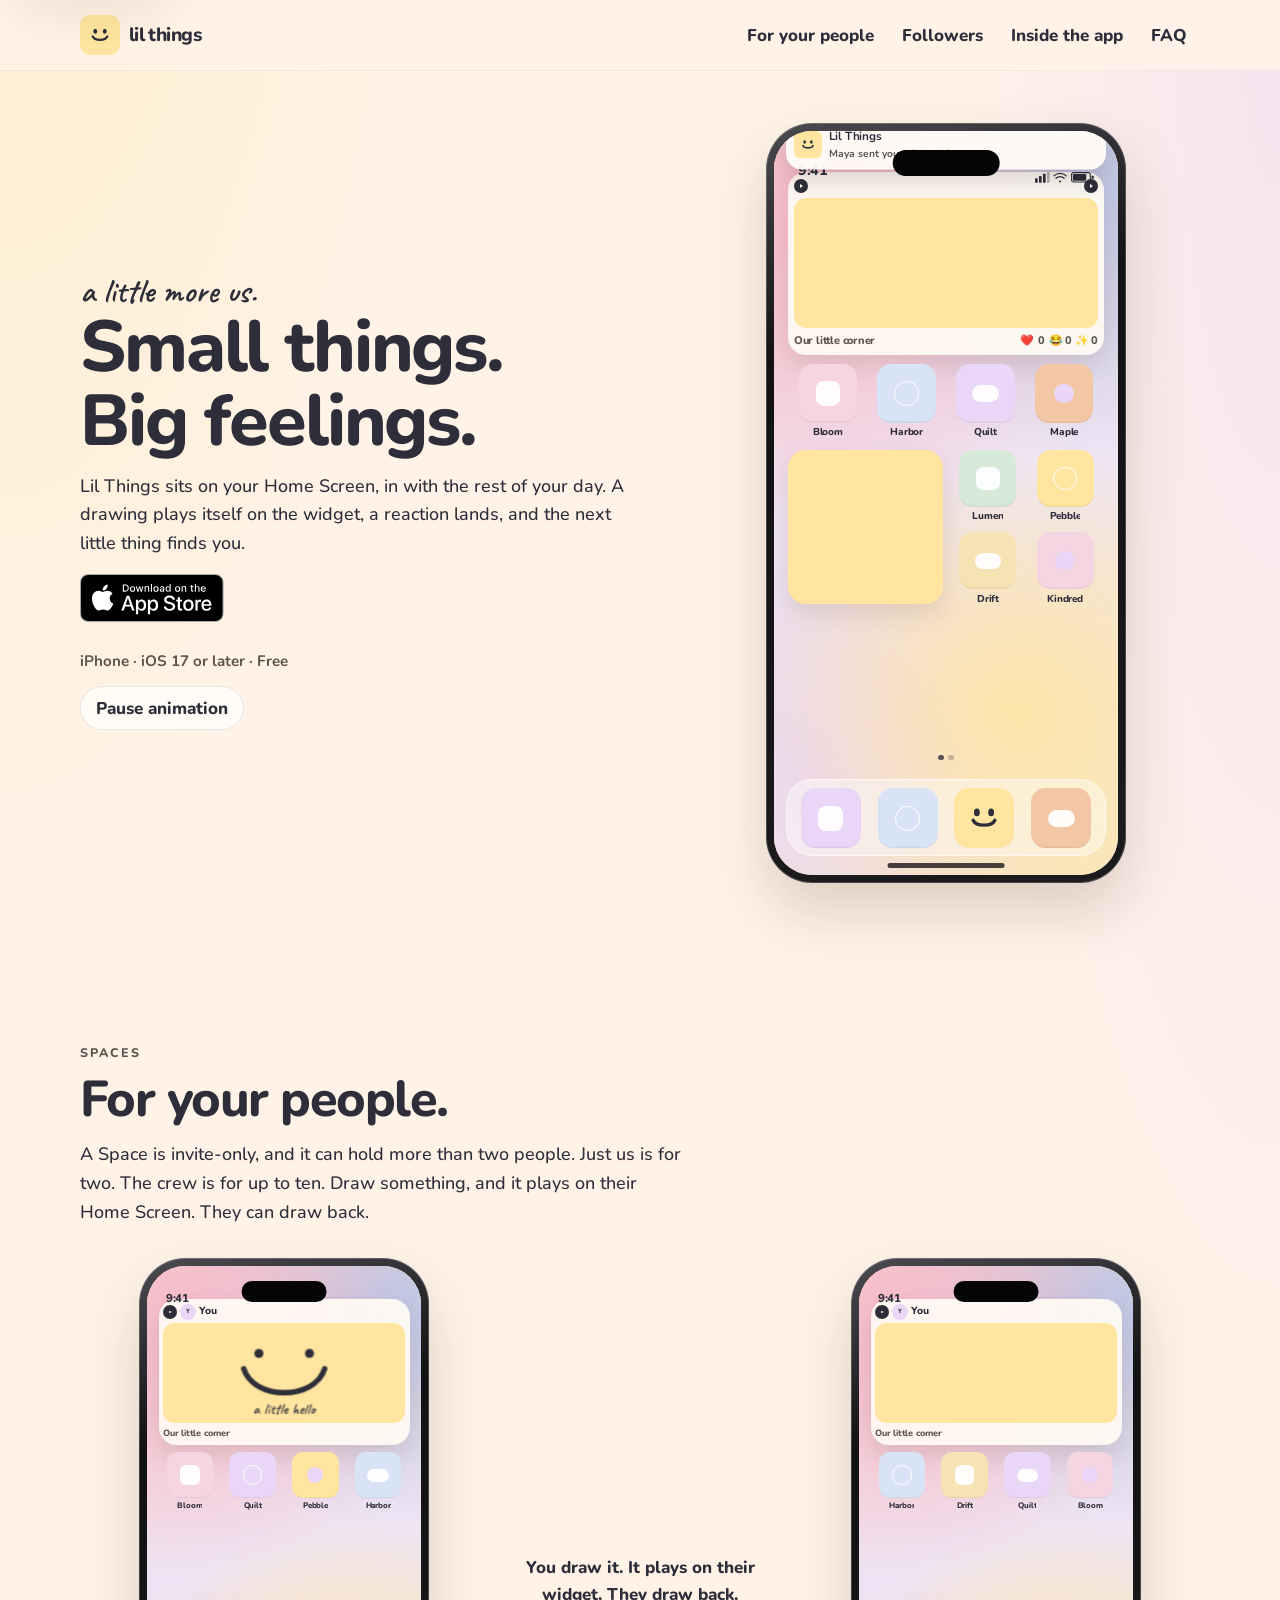
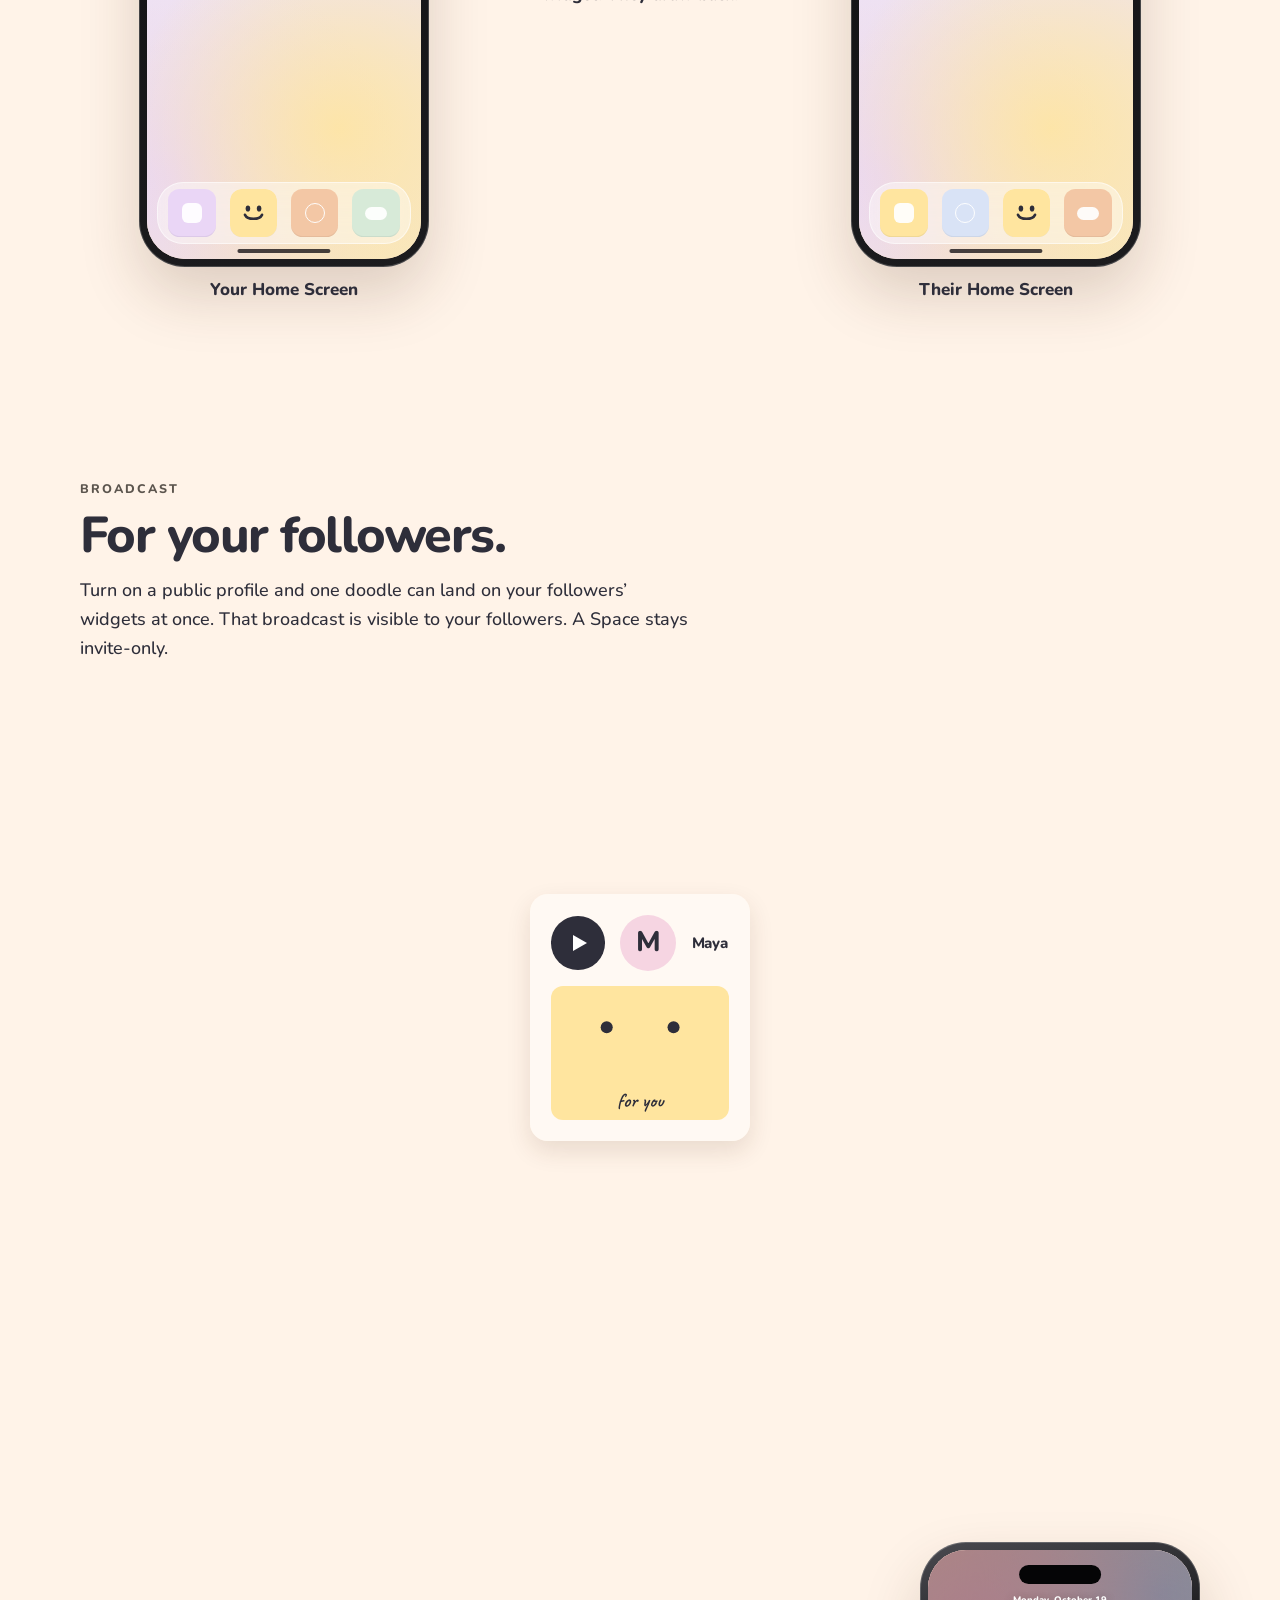
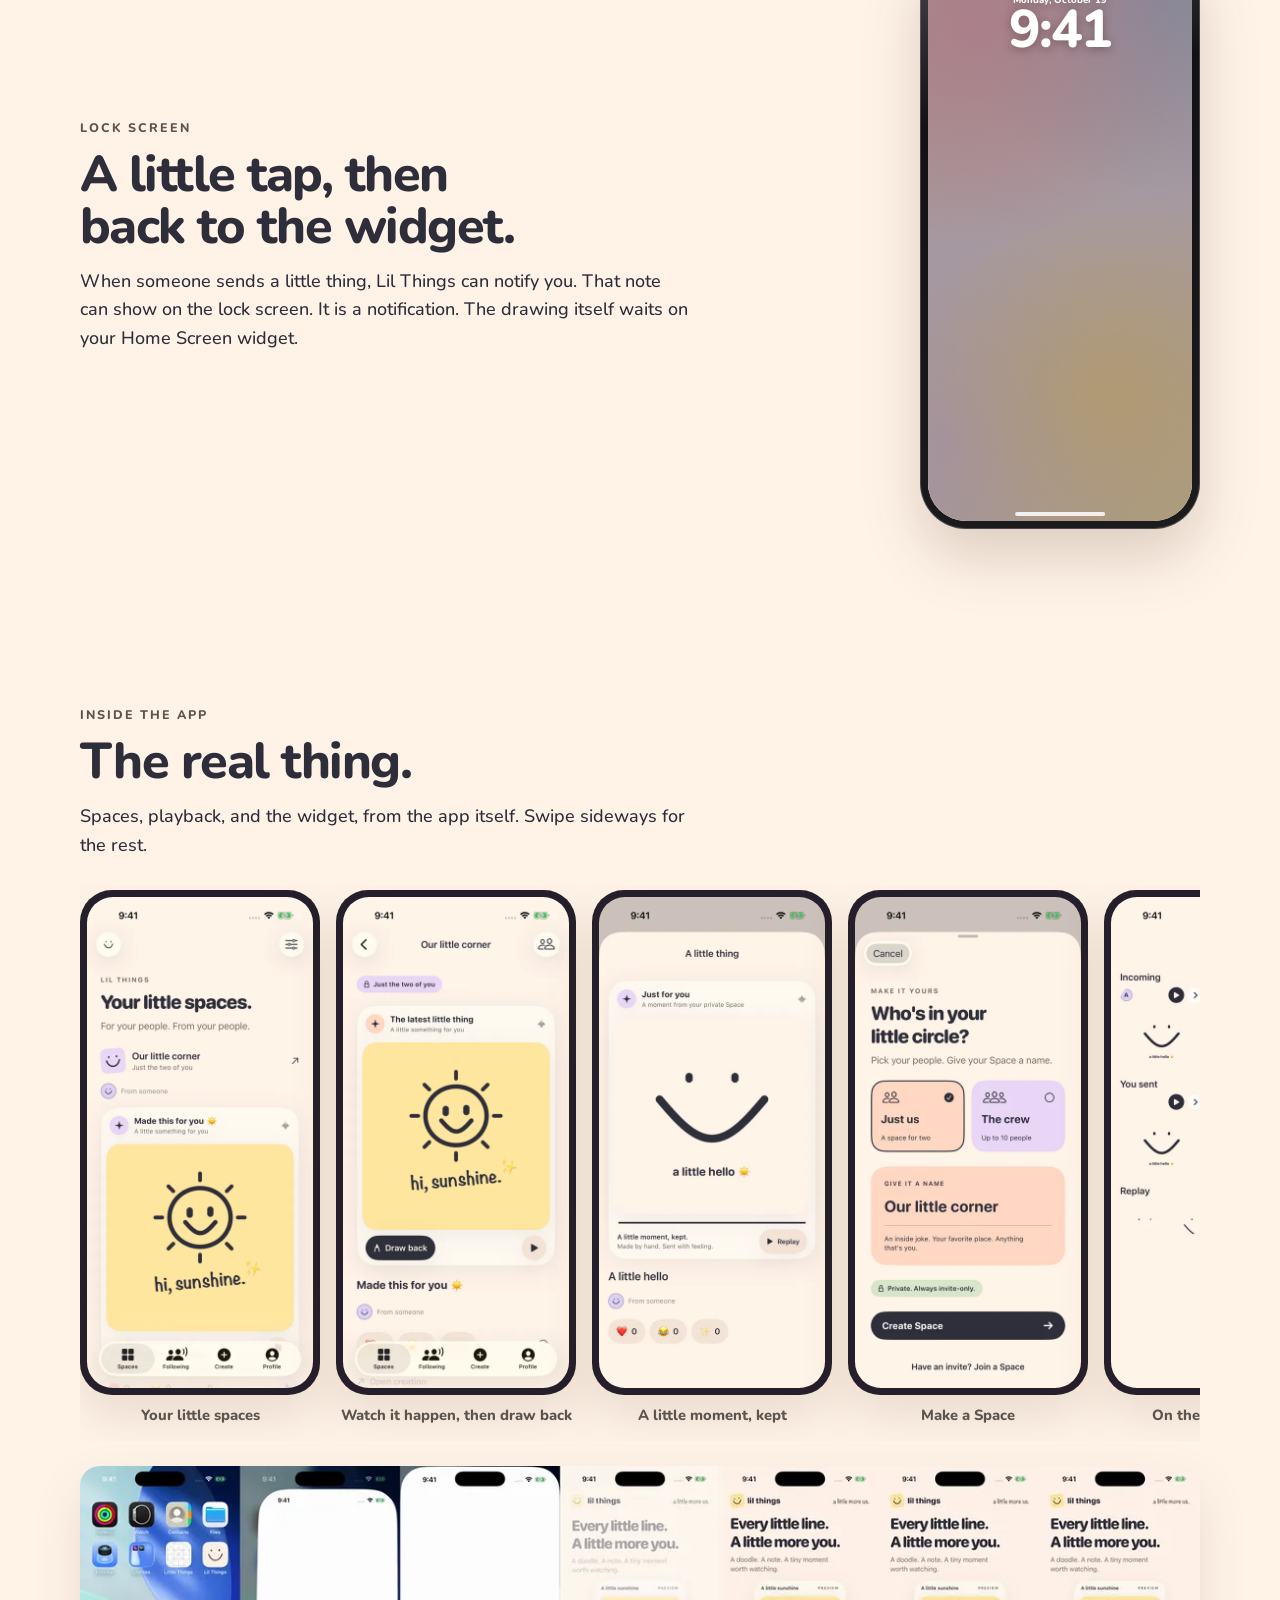
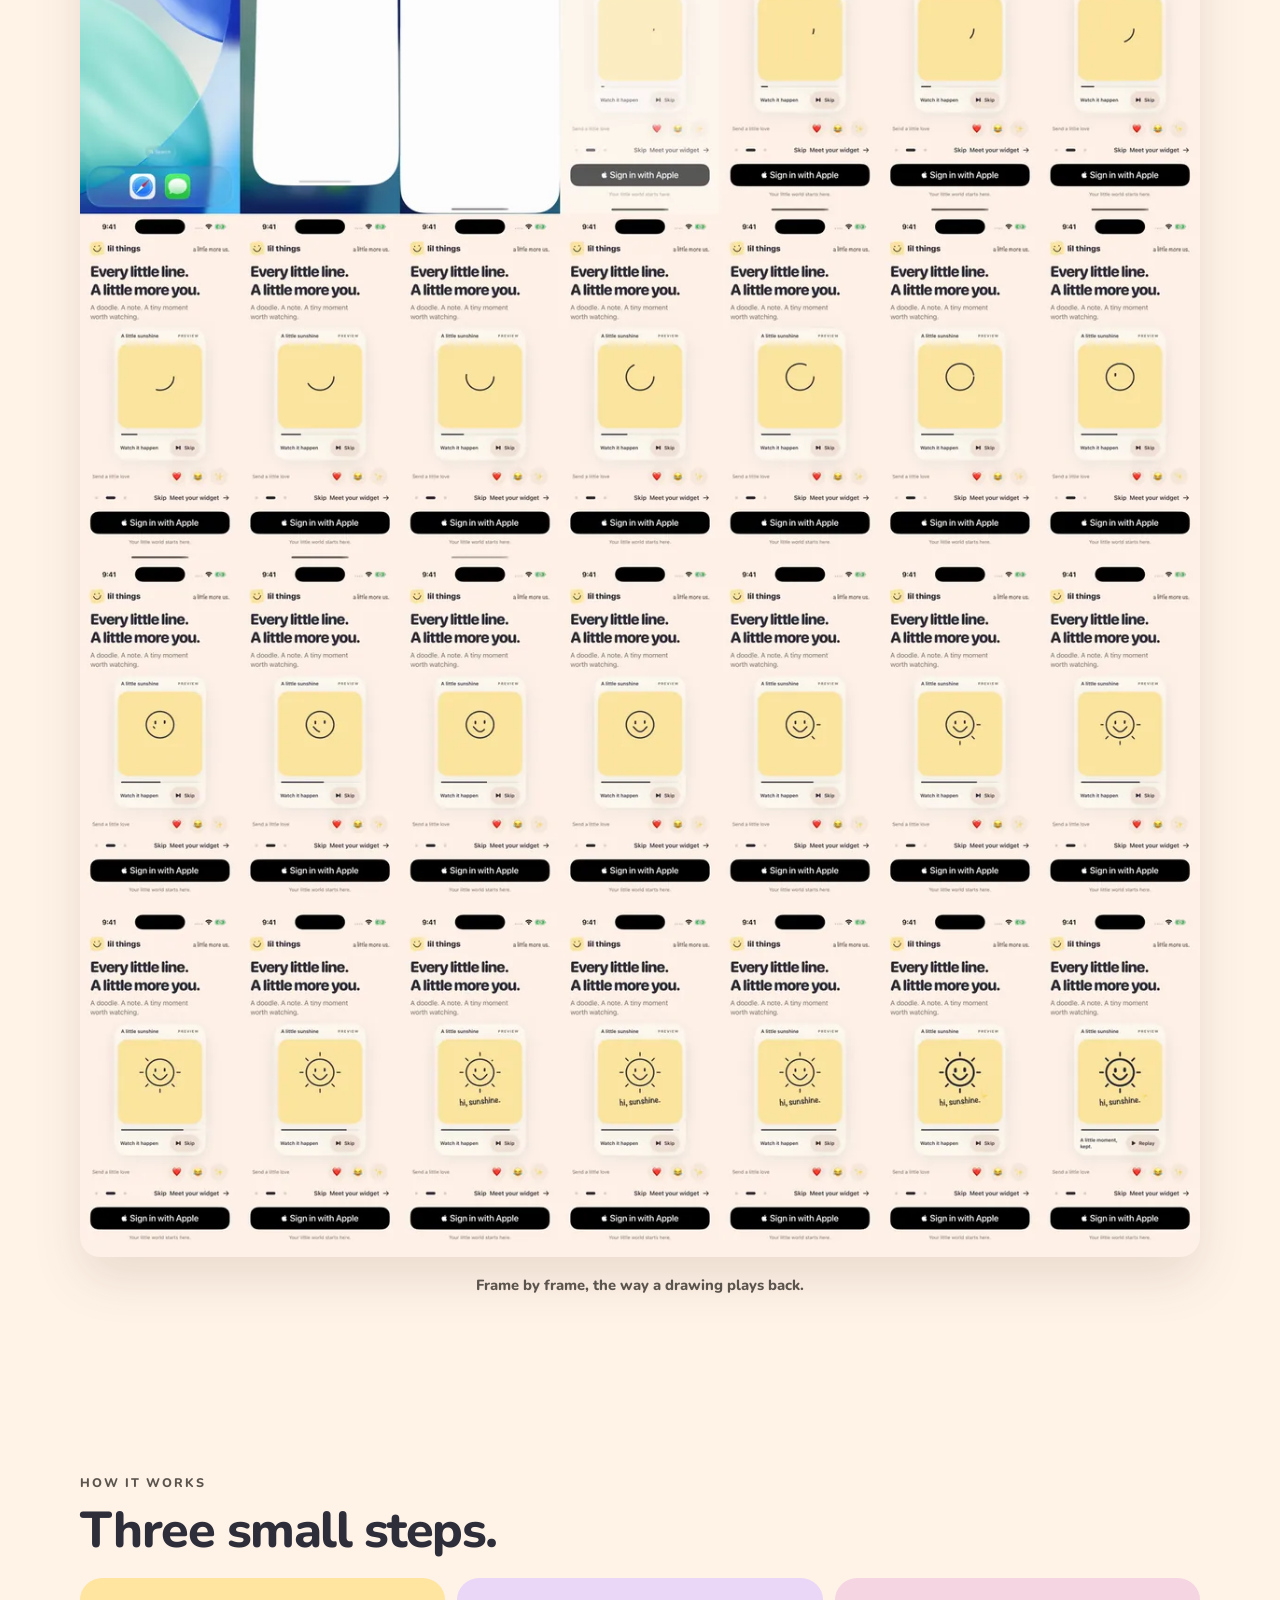
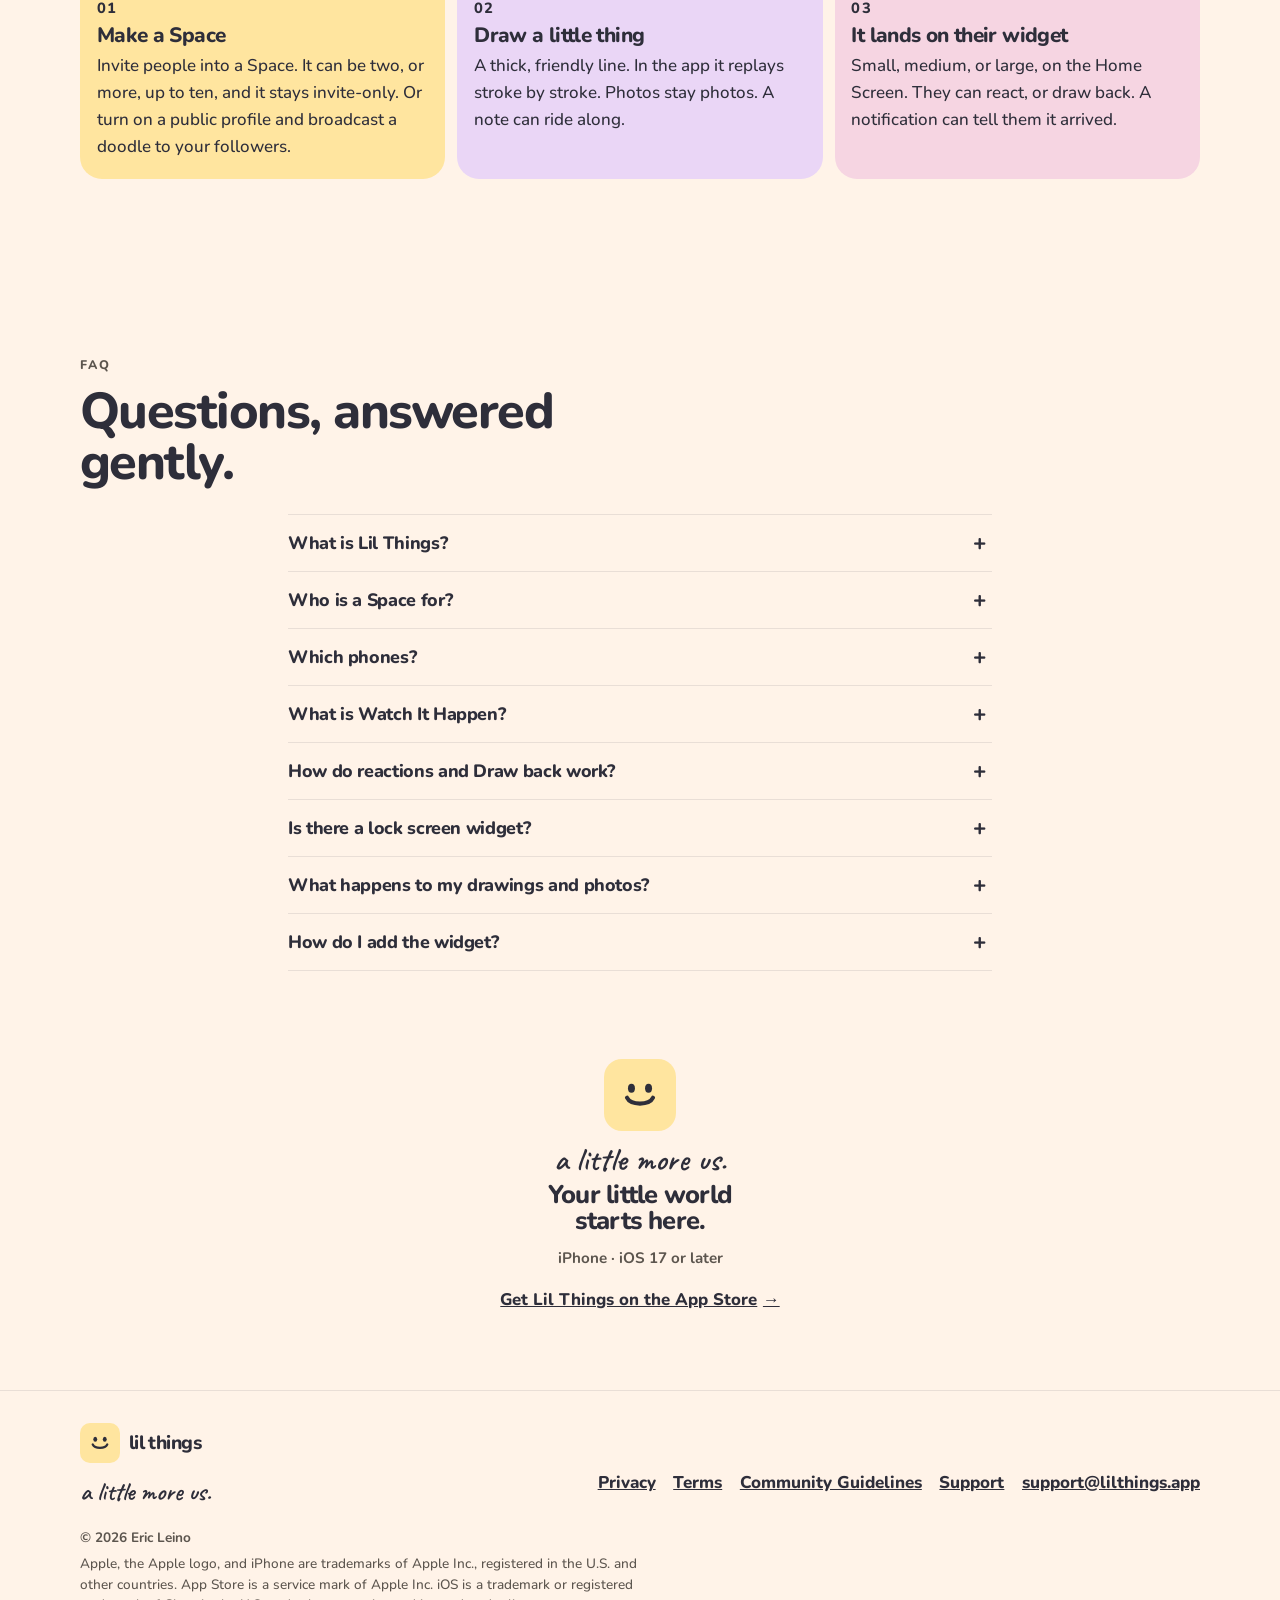
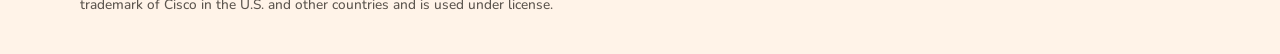
==== commit 5f39de01: "Correct Spaces, followers, and iPhone-only wording for App Store review. Terms now lead with the pla" ====
--- a/index.html
+++ b/index.html
@@ -118,7 +118,7 @@
   </g>
 </svg>
           </a>
-          <p class="fine">iPhone and iPad · iOS 17 or later · Free</p>
+          <p class="fine">iPhone · iOS 17 or later · Free</p>
           <button class="motion-toggle" type="button" aria-pressed="false">Pause animation</button>
         </div>
 
@@ -258,7 +258,7 @@
       <div class="container">
         <p class="kicker">Spaces</p>
         <h2>For your people.</h2>
-        <p class="section-intro">A Space is private and invite-only. Just us is for two. The crew is for up to ten. Draw something, and it plays on their Home Screen. They can draw back.</p>
+        <p class="section-intro">A Space is invite-only, and it can hold more than two people. Just us is for two. The crew is for up to ten. Draw something, and it plays on their Home Screen. They can draw back.</p>
         <div class="pair">
           <figure class="device-block">
             <div class="iphone" aria-hidden="true">
@@ -358,7 +358,7 @@
       <div class="container">
         <p class="kicker">Broadcast</p>
         <h2>For your followers.</h2>
-        <p class="section-intro">Share one doodle and it can land on the widgets of the people who follow you, all at once. Followers are people in Lil Things, not a public feed.</p>
+        <p class="section-intro">Turn on a public profile and one doodle can land on your followers’ widgets at once. That broadcast is visible to your followers. A Space stays invite-only.</p>
         <div class="fan" aria-hidden="true">
           <article class="mini m1 anim" style="--tx:80%;--ty:70%;--i:1">
             <header><span class="dot">J</span> Jules</header>
@@ -511,7 +511,7 @@
           <li class="step">
             <span class="step-num">01</span>
             <h3>Make a Space</h3>
-            <p>Just us, or a crew of up to ten. Private, and always invite-only. Or follow someone whose doodles you want on your widget.</p>
+            <p>Invite people into a Space. It can be two, or more, up to ten, and it stays invite-only. Or turn on a public profile and broadcast a doodle to your followers.</p>
           </li>
           <li class="step">
             <span class="step-num">02</span>
@@ -538,11 +538,11 @@
           </details>
           <details>
             <summary><h3>Who is a Space for?</h3><span class="faq-icon" aria-hidden="true"></span></summary>
-            <p>Just us is a space for two. The crew is up to ten. Spaces are private and invite-only. Followers are separate: people who follow you can receive a doodle you share with them.</p>
-          </details>
-          <details>
-            <summary><h3>Which phones and tablets?</h3><span class="faq-icon" aria-hidden="true"></span></summary>
-            <p>iPhone and iPad, on iOS 17 or later. Everyone you’re sharing with needs the app. It’s free, and you sign in with Apple.</p>
+            <p>Spaces are invite-only and can include more than two people. Just us is for two. The crew is up to ten. A public profile is optional. Drawings you broadcast from it are visible to your followers.</p>
+          </details>
+          <details>
+            <summary><h3>Which phones?</h3><span class="faq-icon" aria-hidden="true"></span></summary>
+            <p>iPhone, on iOS 17 or later. Everyone you’re sharing with needs the app. It’s free, and you sign in with Apple.</p>
           </details>
           <details>
             <summary><h3>What is Watch It Happen?</h3><span class="faq-icon" aria-hidden="true"></span></summary>
@@ -573,7 +573,7 @@
         <img class="close-mark" src="/favicon.svg" width="72" height="72" alt="">
         <p class="script">a little more us.</p>
         <h2>Your little world starts here.</h2>
-        <p class="fine">iPhone and iPad · iOS 17 or later</p>
+        <p class="fine">iPhone · iOS 17 or later</p>
         <a class="text-link" data-store-link target="_blank" rel="noopener noreferrer">
           Get Lil Things on the App Store
           <span class="sr-only">(opens in a new tab)</span>
@@ -602,7 +602,7 @@
         </nav>
       </div>
       <p class="copyright">© 2026 Eric Leino</p>
-      <p class="legal">Apple, the Apple logo, iPhone, and iPad are trademarks of Apple Inc., registered in the U.S. and other countries. App Store is a service mark of Apple Inc. iOS is a trademark or registered trademark of Cisco in the U.S. and other countries and is used under license.</p>
+      <p class="legal">Apple, the Apple logo, and iPhone are trademarks of Apple Inc., registered in the U.S. and other countries. App Store is a service mark of Apple Inc. iOS is a trademark or registered trademark of Cisco in the U.S. and other countries and is used under license.</p>
     </div>
   </footer>
   <script src="/assets/js/main.js" defer></script>
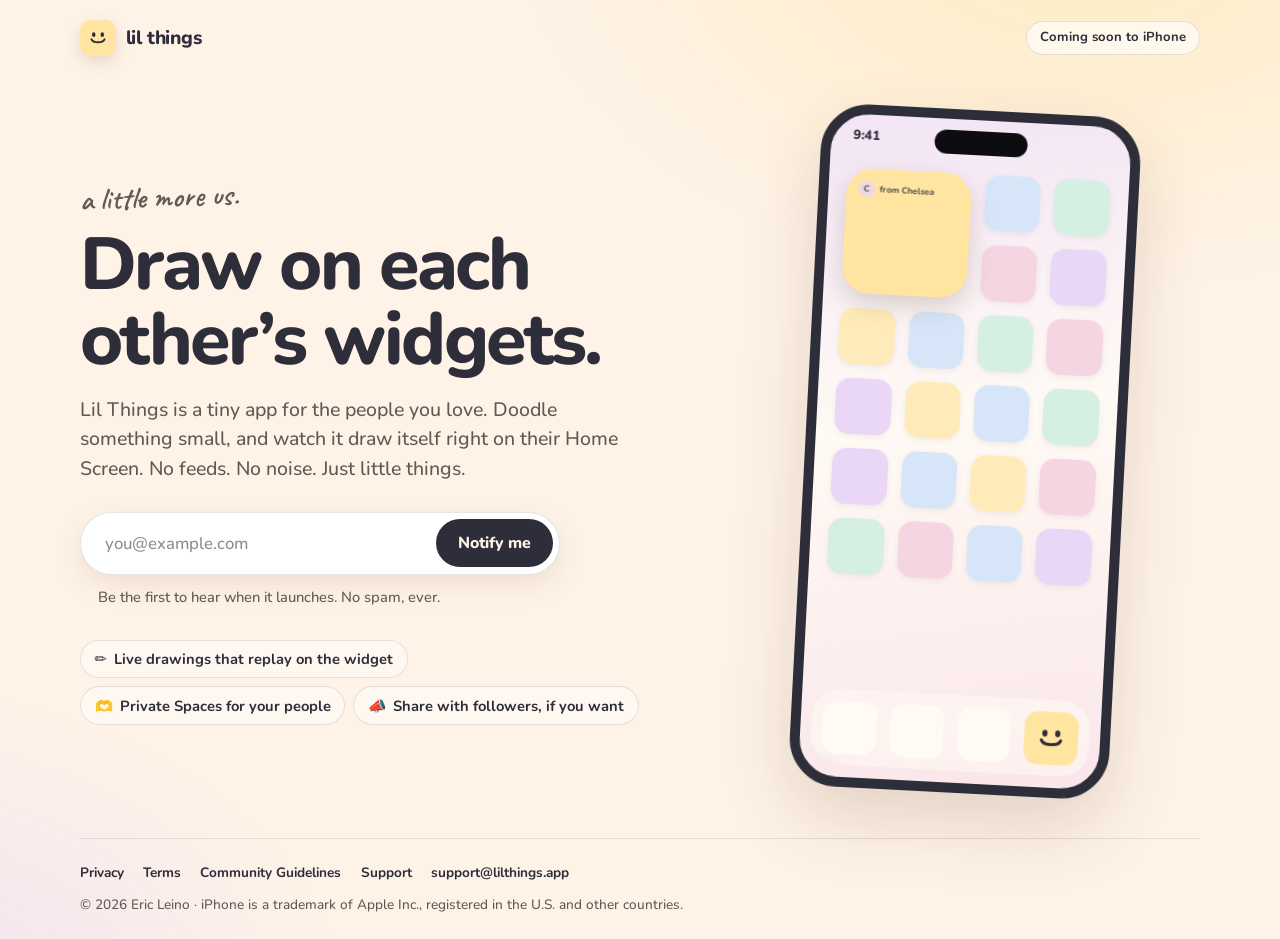
==== commit b527698c: "Replace homepage with a pre-launch teaser and launch waitlist signup. - New single-screen teaser (li" ====
--- a/index.html
+++ b/index.html
@@ -2,609 +2,109 @@
 <html lang="en">
 <head>
   <meta charset="utf-8">
-  <meta name="viewport" content="width=device-width, initial-scale=1">
-  <title>Lil Things — Small things. Big feelings.</title>
-  <meta name="description" content="Lil Things lives on your iPhone Home Screen. Share drawings with your people, watch them replay on a widget, and react without opening another app.">
+  <meta name="viewport" content="width=device-width, initial-scale=1, viewport-fit=cover">
+  <title>Lil Things — Draw on each other’s widgets. Coming soon to iPhone.</title>
+  <meta name="description" content="Lil Things is a tiny iPhone app for drawing on each other’s Home Screen widgets. Coming soon. Leave your email to hear the moment it launches.">
   <link rel="canonical" href="https://lilthings.app/">
-  <meta name="theme-color" content="#FFF3E8">
-  <meta name="color-scheme" content="light">
+  <meta name="theme-color" content="#FFF3E8" media="(prefers-color-scheme: light)">
+  <meta name="theme-color" content="#1C1B22" media="(prefers-color-scheme: dark)">
+  <meta name="color-scheme" content="light dark">
   <meta property="og:type" content="website">
   <meta property="og:site_name" content="Lil Things">
-  <meta property="og:title" content="Lil Things — Small things. Big feelings.">
-  <meta property="og:description" content="A Home Screen widget for the people you care about. Drawings replay beside your other apps.">
+  <meta property="og:title" content="Lil Things — coming soon to iPhone">
+  <meta property="og:description" content="Draw on each other’s widgets. Be the first to hear when Lil Things launches.">
   <meta property="og:url" content="https://lilthings.app/">
   <meta property="og:image" content="https://lilthings.app/assets/og.png">
   <meta property="og:image:width" content="1200">
   <meta property="og:image:height" content="630">
   <meta property="og:image:alt" content="Lil Things. Small things. Big feelings.">
   <meta name="twitter:card" content="summary_large_image">
-  <meta name="twitter:title" content="Lil Things — Small things. Big feelings.">
-  <meta name="twitter:description" content="A Home Screen widget for the people you care about. Drawings replay beside your other apps.">
+  <meta name="twitter:title" content="Lil Things — coming soon to iPhone">
+  <meta name="twitter:description" content="Draw on each other’s widgets. Be the first to hear when Lil Things launches.">
   <meta name="twitter:image" content="https://lilthings.app/assets/og.png">
-  <meta name="twitter:image:alt" content="Lil Things. Small things. Big feelings.">
   <link rel="icon" href="/favicon.svg" type="image/svg+xml">
   <link rel="icon" href="/favicon.ico" sizes="any">
   <link rel="apple-touch-icon" href="/assets/apple-touch-icon.png">
   <link rel="preload" href="/assets/fonts/nunito-800.woff2" as="font" type="font/woff2" crossorigin>
-  <link rel="preload" href="/assets/fonts/nunito-500.woff2" as="font" type="font/woff2" crossorigin>
-  <link rel="stylesheet" href="/assets/css/styles.css">
-  <script type="application/ld+json">
-  {
-    "@context": "https://schema.org",
-    "@type": "SoftwareApplication",
-    "name": "Lil Things",
-    "operatingSystem": "iOS 17 or later",
-    "applicationCategory": "LifestyleApplication",
-    "url": "https://lilthings.app/",
-    "description": "A Home Screen widget for the people you care about. Drawings replay beside your other apps.",
-    "author": { "@type": "Person", "name": "Eric Leino" },
-    "offers": { "@type": "Offer", "price": "0", "priceCurrency": "USD" }
-  }
-  </script>
-  <script>document.documentElement.classList.add("js");</script>
+  <link rel="preload" href="/assets/fonts/caveat-600.woff2" as="font" type="font/woff2" crossorigin>
+  <link rel="stylesheet" href="/assets/css/teaser.css">
 </head>
 <body>
-  <a class="skip-link" href="#content">Skip to content</a>
-  <header class="site-header" id="top">
-    <div class="container header-inner">
-      <a class="logo" href="#top">
-        <img class="logo-mark" src="/favicon.svg" width="40" height="40" alt="">
-        <span>lil things</span>
-      </a>
-      <button class="nav-toggle" type="button" aria-expanded="false" aria-controls="site-nav">
-        <span class="nav-toggle-label">Menu</span>
-      </button>
-      <nav class="site-nav" id="site-nav" aria-label="Primary">
-        <a href="#people">For your people</a>
-        <a href="#followers">Followers</a>
-        <a href="#inside">Inside the app</a>
-        <a href="#faq">FAQ</a>
-      </nav>
-    </div>
+  <a class="skip-link" href="#join">Skip to sign up</a>
+
+  <header class="top">
+    <a class="brand" href="/" aria-label="Lil Things home">
+      <img src="/favicon.svg" width="36" height="36" alt="">
+      <span>lil things</span>
+    </a>
+    <span class="pill">Coming soon to iPhone</span>
   </header>
 
-  <main id="content">
-    <section class="hero">
-      <div class="container hero-grid">
-        <div class="hero-copy">
-          <p class="script">a little more us.</p>
-          <h1>Small things.<br>Big feelings.</h1>
-          <p class="lede">Lil Things sits on your Home Screen, in with the rest of your day. A drawing plays itself on the widget, a reaction lands, and the next little thing finds you.</p>
-          <a class="store-badge" data-store-link target="_blank" rel="noopener noreferrer" aria-label="Download on the App Store (opens in a new tab)">
-            <svg aria-hidden="true" xmlns="http://www.w3.org/2000/svg" width="119.66407" height="40" viewBox="0 0 119.66407 40">
-  <title>Download_on_the_App_Store_Badge_US-UK_RGB_blk_4SVG_092917</title>
-  <g>
-    <g>
-      <g>
-        <path d="M110.13477,0H9.53468c-.3667,0-.729,0-1.09473.002-.30615.002-.60986.00781-.91895.0127A13.21476,13.21476,0,0,0,5.5171.19141a6.66509,6.66509,0,0,0-1.90088.627A6.43779,6.43779,0,0,0,1.99757,1.99707,6.25844,6.25844,0,0,0,.81935,3.61816a6.60119,6.60119,0,0,0-.625,1.90332,12.993,12.993,0,0,0-.1792,2.002C.00587,7.83008.00489,8.1377,0,8.44434V31.5586c.00489.3105.00587.6113.01515.9219a12.99232,12.99232,0,0,0,.1792,2.0019,6.58756,6.58756,0,0,0,.625,1.9043A6.20778,6.20778,0,0,0,1.99757,38.001a6.27445,6.27445,0,0,0,1.61865,1.1787,6.70082,6.70082,0,0,0,1.90088.6308,13.45514,13.45514,0,0,0,2.0039.1768c.30909.0068.6128.0107.91895.0107C8.80567,40,9.168,40,9.53468,40H110.13477c.3594,0,.7246,0,1.084-.002.3047,0,.6172-.0039.9219-.0107a13.279,13.279,0,0,0,2-.1768,6.80432,6.80432,0,0,0,1.9082-.6308,6.27742,6.27742,0,0,0,1.6172-1.1787,6.39482,6.39482,0,0,0,1.1816-1.6143,6.60413,6.60413,0,0,0,.6191-1.9043,13.50643,13.50643,0,0,0,.1856-2.0019c.0039-.3106.0039-.6114.0039-.9219.0078-.3633.0078-.7246.0078-1.0938V9.53613c0-.36621,0-.72949-.0078-1.09179,0-.30664,0-.61426-.0039-.9209a13.5071,13.5071,0,0,0-.1856-2.002,6.6177,6.6177,0,0,0-.6191-1.90332,6.46619,6.46619,0,0,0-2.7988-2.7998,6.76754,6.76754,0,0,0-1.9082-.627,13.04394,13.04394,0,0,0-2-.17676c-.3047-.00488-.6172-.01074-.9219-.01269-.3594-.002-.7246-.002-1.084-.002Z" style="fill: #a6a6a6"/>
-        <path d="M8.44483,39.125c-.30468,0-.602-.0039-.90429-.0107a12.68714,12.68714,0,0,1-1.86914-.1631,5.88381,5.88381,0,0,1-1.65674-.5479,5.40573,5.40573,0,0,1-1.397-1.0166,5.32082,5.32082,0,0,1-1.02051-1.3965,5.72186,5.72186,0,0,1-.543-1.6572,12.41351,12.41351,0,0,1-.1665-1.875c-.00634-.2109-.01464-.9131-.01464-.9131V8.44434S.88185,7.75293.8877,7.5498a12.37039,12.37039,0,0,1,.16553-1.87207,5.7555,5.7555,0,0,1,.54346-1.6621A5.37349,5.37349,0,0,1,2.61183,2.61768,5.56543,5.56543,0,0,1,4.01417,1.59521a5.82309,5.82309,0,0,1,1.65332-.54394A12.58589,12.58589,0,0,1,7.543.88721L8.44532.875H111.21387l.9131.0127a12.38493,12.38493,0,0,1,1.8584.16259,5.93833,5.93833,0,0,1,1.6709.54785,5.59374,5.59374,0,0,1,2.415,2.41993,5.76267,5.76267,0,0,1,.5352,1.64892,12.995,12.995,0,0,1,.1738,1.88721c.0029.2832.0029.5874.0029.89014.0079.375.0079.73193.0079,1.09179V30.4648c0,.3633,0,.7178-.0079,1.0752,0,.3252,0,.6231-.0039.9297a12.73126,12.73126,0,0,1-.1709,1.8535,5.739,5.739,0,0,1-.54,1.67,5.48029,5.48029,0,0,1-1.0156,1.3857,5.4129,5.4129,0,0,1-1.3994,1.0225,5.86168,5.86168,0,0,1-1.668.5498,12.54218,12.54218,0,0,1-1.8692.1631c-.2929.0068-.5996.0107-.8974.0107l-1.084.002Z"/>
-      </g>
-      <g id="_Group_" data-name="&lt;Group&gt;">
-        <g id="_Group_2" data-name="&lt;Group&gt;">
-          <g id="_Group_3" data-name="&lt;Group&gt;">
-            <path id="_Path_" data-name="&lt;Path&gt;" d="M24.76888,20.30068a4.94881,4.94881,0,0,1,2.35656-4.15206,5.06566,5.06566,0,0,0-3.99116-2.15768c-1.67924-.17626-3.30719,1.00483-4.1629,1.00483-.87227,0-2.18977-.98733-3.6085-.95814a5.31529,5.31529,0,0,0-4.47292,2.72787c-1.934,3.34842-.49141,8.26947,1.3612,10.97608.9269,1.32535,2.01018,2.8058,3.42763,2.7533,1.38706-.05753,1.9051-.88448,3.5794-.88448,1.65876,0,2.14479.88448,3.591.8511,1.48838-.02416,2.42613-1.33124,3.32051-2.66914a10.962,10.962,0,0,0,1.51842-3.09251A4.78205,4.78205,0,0,1,24.76888,20.30068Z" style="fill: #fff"/>
-            <path id="_Path_2" data-name="&lt;Path&gt;" d="M22.03725,12.21089a4.87248,4.87248,0,0,0,1.11452-3.49062,4.95746,4.95746,0,0,0-3.20758,1.65961,4.63634,4.63634,0,0,0-1.14371,3.36139A4.09905,4.09905,0,0,0,22.03725,12.21089Z" style="fill: #fff"/>
-          </g>
-        </g>
-        <g>
-          <path d="M42.30227,27.13965h-4.7334l-1.13672,3.35645H34.42727l4.4834-12.418h2.083l4.4834,12.418H43.438ZM38.0591,25.59082h3.752l-1.84961-5.44727h-.05176Z" style="fill: #fff"/>
-          <path d="M55.15969,25.96973c0,2.81348-1.50586,4.62109-3.77832,4.62109a3.0693,3.0693,0,0,1-2.84863-1.584h-.043v4.48438h-1.8584V21.44238H48.4302v1.50586h.03418a3.21162,3.21162,0,0,1,2.88281-1.60059C53.645,21.34766,55.15969,23.16406,55.15969,25.96973Zm-1.91016,0c0-1.833-.94727-3.03809-2.39258-3.03809-1.41992,0-2.375,1.23047-2.375,3.03809,0,1.82422.95508,3.0459,2.375,3.0459C52.30227,29.01563,53.24953,27.81934,53.24953,25.96973Z" style="fill: #fff"/>
-          <path d="M65.12453,25.96973c0,2.81348-1.50586,4.62109-3.77832,4.62109a3.0693,3.0693,0,0,1-2.84863-1.584h-.043v4.48438h-1.8584V21.44238H58.395v1.50586h.03418A3.21162,3.21162,0,0,1,61.312,21.34766C63.60988,21.34766,65.12453,23.16406,65.12453,25.96973Zm-1.91016,0c0-1.833-.94727-3.03809-2.39258-3.03809-1.41992,0-2.375,1.23047-2.375,3.03809,0,1.82422.95508,3.0459,2.375,3.0459C62.26711,29.01563,63.21438,27.81934,63.21438,25.96973Z" style="fill: #fff"/>
-          <path d="M71.71047,27.03613c.1377,1.23145,1.334,2.04,2.96875,2.04,1.56641,0,2.69336-.80859,2.69336-1.91895,0-.96387-.67969-1.541-2.28906-1.93652l-1.60937-.3877c-2.28027-.55078-3.33887-1.61719-3.33887-3.34766,0-2.14258,1.86719-3.61426,4.51855-3.61426,2.624,0,4.42285,1.47168,4.4834,3.61426h-1.876c-.1123-1.23926-1.13672-1.9873-2.63379-1.9873s-2.52148.75684-2.52148,1.8584c0,.87793.6543,1.39453,2.25488,1.79l1.36816.33594c2.54785.60254,3.60645,1.626,3.60645,3.44238,0,2.32324-1.85059,3.77832-4.79395,3.77832-2.75391,0-4.61328-1.4209-4.7334-3.667Z" style="fill: #fff"/>
-          <path d="M83.34621,19.2998v2.14258h1.72168v1.47168H83.34621v4.99121c0,.77539.34473,1.13672,1.10156,1.13672a5.80752,5.80752,0,0,0,.61133-.043v1.46289a5.10351,5.10351,0,0,1-1.03223.08594c-1.833,0-2.54785-.68848-2.54785-2.44434V22.91406H80.16262V21.44238H81.479V19.2998Z" style="fill: #fff"/>
-          <path d="M86.065,25.96973c0-2.84863,1.67773-4.63867,4.29395-4.63867,2.625,0,4.29492,1.79,4.29492,4.63867,0,2.85645-1.66113,4.63867-4.29492,4.63867C87.72609,30.6084,86.065,28.82617,86.065,25.96973Zm6.69531,0c0-1.9541-.89551-3.10742-2.40137-3.10742s-2.40039,1.16211-2.40039,3.10742c0,1.96191.89453,3.10645,2.40039,3.10645S92.76027,27.93164,92.76027,25.96973Z" style="fill: #fff"/>
-          <path d="M96.18606,21.44238h1.77246v1.541h.043a2.1594,2.1594,0,0,1,2.17773-1.63574,2.86616,2.86616,0,0,1,.63672.06934v1.73828a2.59794,2.59794,0,0,0-.835-.1123,1.87264,1.87264,0,0,0-1.93652,2.083v5.37012h-1.8584Z" style="fill: #fff"/>
-          <path d="M109.3843,27.83691c-.25,1.64355-1.85059,2.77148-3.89844,2.77148-2.63379,0-4.26855-1.76465-4.26855-4.5957,0-2.83984,1.64355-4.68164,4.19043-4.68164,2.50488,0,4.08008,1.7207,4.08008,4.46582v.63672h-6.39453v.1123a2.358,2.358,0,0,0,2.43555,2.56445,2.04834,2.04834,0,0,0,2.09082-1.27344Zm-6.28223-2.70215h4.52637a2.1773,2.1773,0,0,0-2.2207-2.29785A2.292,2.292,0,0,0,103.10207,25.13477Z" style="fill: #fff"/>
-        </g>
-      </g>
-    </g>
-    <g id="_Group_4" data-name="&lt;Group&gt;">
-      <g>
-        <path d="M37.82619,8.731a2.63964,2.63964,0,0,1,2.80762,2.96484c0,1.90625-1.03027,3.002-2.80762,3.002H35.67092V8.731Zm-1.22852,5.123h1.125a1.87588,1.87588,0,0,0,1.96777-2.146,1.881,1.881,0,0,0-1.96777-2.13379h-1.125Z" style="fill: #fff"/>
-        <path d="M41.68068,12.44434a2.13323,2.13323,0,1,1,4.24707,0,2.13358,2.13358,0,1,1-4.24707,0Zm3.333,0c0-.97607-.43848-1.54687-1.208-1.54687-.77246,0-1.207.5708-1.207,1.54688,0,.98389.43457,1.55029,1.207,1.55029C44.57522,13.99463,45.01369,13.42432,45.01369,12.44434Z" style="fill: #fff"/>
-        <path d="M51.57326,14.69775h-.92187l-.93066-3.31641h-.07031l-.92676,3.31641h-.91309l-1.24121-4.50293h.90137l.80664,3.436h.06641l.92578-3.436h.85254l.92578,3.436h.07031l.80273-3.436h.88867Z" style="fill: #fff"/>
-        <path d="M53.85354,10.19482H54.709v.71533h.06641a1.348,1.348,0,0,1,1.34375-.80225,1.46456,1.46456,0,0,1,1.55859,1.6748v2.915h-.88867V12.00586c0-.72363-.31445-1.0835-.97168-1.0835a1.03294,1.03294,0,0,0-1.0752,1.14111v2.63428h-.88867Z" style="fill: #fff"/>
-        <path d="M59.09377,8.437h.88867v6.26074h-.88867Z" style="fill: #fff"/>
-        <path d="M61.21779,12.44434a2.13346,2.13346,0,1,1,4.24756,0,2.1338,2.1338,0,1,1-4.24756,0Zm3.333,0c0-.97607-.43848-1.54687-1.208-1.54687-.77246,0-1.207.5708-1.207,1.54688,0,.98389.43457,1.55029,1.207,1.55029C64.11232,13.99463,64.5508,13.42432,64.5508,12.44434Z" style="fill: #fff"/>
-        <path d="M66.4009,13.42432c0-.81055.60352-1.27783,1.6748-1.34424l1.21973-.07031v-.38867c0-.47559-.31445-.74414-.92187-.74414-.49609,0-.83984.18213-.93848.50049h-.86035c.09082-.77344.81836-1.26953,1.83984-1.26953,1.12891,0,1.76563.562,1.76563,1.51318v3.07666h-.85547v-.63281h-.07031a1.515,1.515,0,0,1-1.35254.707A1.36026,1.36026,0,0,1,66.4009,13.42432Zm2.89453-.38477v-.37646l-1.09961.07031c-.62012.0415-.90137.25244-.90137.64941,0,.40527.35156.64111.835.64111A1.0615,1.0615,0,0,0,69.29543,13.03955Z" style="fill: #fff"/>
-        <path d="M71.34816,12.44434c0-1.42285.73145-2.32422,1.86914-2.32422a1.484,1.484,0,0,1,1.38086.79h.06641V8.437h.88867v6.26074h-.85156v-.71143h-.07031a1.56284,1.56284,0,0,1-1.41406.78564C72.0718,14.772,71.34816,13.87061,71.34816,12.44434Zm.918,0c0,.95508.4502,1.52979,1.20313,1.52979.749,0,1.21191-.583,1.21191-1.52588,0-.93848-.46777-1.52979-1.21191-1.52979C72.72121,10.91846,72.26613,11.49707,72.26613,12.44434Z" style="fill: #fff"/>
-        <path d="M79.23,12.44434a2.13323,2.13323,0,1,1,4.24707,0,2.13358,2.13358,0,1,1-4.24707,0Zm3.333,0c0-.97607-.43848-1.54687-1.208-1.54687-.77246,0-1.207.5708-1.207,1.54688,0,.98389.43457,1.55029,1.207,1.55029C82.12453,13.99463,82.563,13.42432,82.563,12.44434Z" style="fill: #fff"/>
-        <path d="M84.66945,10.19482h.85547v.71533h.06641a1.348,1.348,0,0,1,1.34375-.80225,1.46456,1.46456,0,0,1,1.55859,1.6748v2.915H87.605V12.00586c0-.72363-.31445-1.0835-.97168-1.0835a1.03294,1.03294,0,0,0-1.0752,1.14111v2.63428h-.88867Z" style="fill: #fff"/>
-        <path d="M93.51516,9.07373v1.1416h.97559v.74854h-.97559V13.2793c0,.47168.19434.67822.63672.67822a2.96657,2.96657,0,0,0,.33887-.02051v.74023a2.9155,2.9155,0,0,1-.4834.04541c-.98828,0-1.38184-.34766-1.38184-1.21582v-2.543h-.71484v-.74854h.71484V9.07373Z" style="fill: #fff"/>
-        <path d="M95.70461,8.437h.88086v2.48145h.07031a1.3856,1.3856,0,0,1,1.373-.80664,1.48339,1.48339,0,0,1,1.55078,1.67871v2.90723H98.69v-2.688c0-.71924-.335-1.0835-.96289-1.0835a1.05194,1.05194,0,0,0-1.13379,1.1416v2.62988h-.88867Z" style="fill: #fff"/>
-        <path d="M104.76125,13.48193a1.828,1.828,0,0,1-1.95117,1.30273A2.04531,2.04531,0,0,1,100.73,12.46045a2.07685,2.07685,0,0,1,2.07617-2.35254c1.25293,0,2.00879.856,2.00879,2.27V12.688h-3.17969v.0498a1.1902,1.1902,0,0,0,1.19922,1.29,1.07934,1.07934,0,0,0,1.07129-.5459Zm-3.126-1.45117h2.27441a1.08647,1.08647,0,0,0-1.1084-1.1665A1.15162,1.15162,0,0,0,101.63527,12.03076Z" style="fill: #fff"/>
-      </g>
-    </g>
-  </g>
-</svg>
-          </a>
-          <p class="fine">iPhone · iOS 17 or later · Free</p>
-          <button class="motion-toggle" type="button" aria-pressed="false">Pause animation</button>
+  <main id="content" class="stage">
+    <section class="copy" aria-labelledby="headline">
+      <p class="script">a little more us.</p>
+      <h1 id="headline">Draw on each other’s widgets.</h1>
+      <p class="lede">Lil Things is a tiny app for the people you love. Doodle something small, and watch it draw itself right on their Home Screen. No feeds. No noise. Just little things.</p>
+
+      <form class="join" id="join" novalidate aria-describedby="join-note">
+        <label class="sr-only" for="email">Email address</label>
+        <div class="field">
+          <input id="email" name="email" type="email" inputmode="email" autocomplete="email" autocapitalize="off" spellcheck="false" maxlength="254" placeholder="you@example.com" required>
+          <button type="submit"><span class="btn-label">Notify me</span></button>
         </div>
+        <div class="hp" aria-hidden="true">
+          <label for="website">Leave this field empty</label>
+          <input id="website" name="website" type="text" tabindex="-1" autocomplete="off">
+        </div>
+        <p class="note" id="join-note">Be the first to hear when it launches. No spam, ever.</p>
+        <p class="status" id="join-status" role="status" aria-live="polite"></p>
+      </form>
 
-        <div class="hero-stage">
-          <p class="sr-only" id="hero-loop">On the sample Home Screen, a Lil Things widget draws a smile from Alex, a heart reaction appears, then a notification says Maya sent you a little thing and the widget draws a sun that says hi, sunshine. The loop repeats. Use Pause animation to stop it.</p>
-          <div class="iphone" aria-hidden="true">
-            <div class="screen">
-              <div class="wallpaper"></div>
-              <div class="island"></div>
-              <div class="statusbar">
-                <span>9:41</span>
-                <span class="sb-icons">
-                  <svg viewBox="0 0 17 12"><rect x="0" y="7" width="3" height="5" rx=".5" fill="currentColor"/><rect x="4.5" y="4.5" width="3" height="7.5" rx=".5" fill="currentColor"/><rect x="9" y="2" width="3" height="10" rx=".5" fill="currentColor"/><rect x="13.5" y="0" width="3" height="12" rx=".5" fill="currentColor" opacity=".35"/></svg>
-                  <svg viewBox="0 0 16 12"><path d="M8 9.6a1.15 1.15 0 1 1 0 2.3 1.15 1.15 0 0 1 0-2.3z" fill="currentColor"/><path d="M3.4 7.1a6.5 6.5 0 0 1 9.2 0M1 4.4a10 10 0 0 1 14 0" fill="none" stroke="currentColor" stroke-width="1.4" stroke-linecap="round"/></svg>
-                  <svg viewBox="0 0 26 12"><rect x=".7" y=".7" width="21" height="10.6" rx="2.2" fill="none" stroke="currentColor" stroke-width="1.3"/><rect x="2.2" y="2.2" width="15" height="7.6" rx="1" fill="currentColor"/><path d="M23.2 4.2h1.4a1 1 0 0 1 1 1v1.6a1 1 0 0 1-1 1h-1.4z" fill="currentColor"/></svg>
-                </span>
-              </div>
-              <div class="banner anim">
-                <img src="/favicon.svg" alt="">
-                <div>
-                  <strong>Lil Things</strong>
-                  <span>Maya sent you a little thing</span>
-                </div>
-              </div>
-              <div class="hs">
-                <div class="w-med">
-                  <div class="w-chrome">
-                    <span class="play"></span>
-                    <span class="ava-slot">
-                      <span class="ava ava-a anim">A</span>
-                      <span class="ava ava-b anim">M</span>
-                    </span>
-                    <span class="who">
-                      <span class="who-a anim">Alex</span>
-                      <span class="who-b anim">Maya</span>
-                    </span>
-                    <span class="play"></span>
-                  </div>
-                  <div class="canvas">
-                    <svg class="doodle" viewBox="0 0 160 118">
-                      <g class="draw-a">
-                        <circle class="eye k-eyes anim" cx="50" cy="36" r="5.4"/>
-                        <circle class="eye k-eyes anim" cx="110" cy="36" r="5.4"/>
-                        <path class="smile k-smile anim" pathLength="100" d="M32 54c12 38 84 38 96 0"/>
-                        <text class="words k-words anim" x="80" y="108">a little hello</text>
-                      </g>
-                      <g class="draw-b anim">
-                        <g class="rays">
-                          <path class="k-sun anim" pathLength="100" d="M80 4v14"/>
-                          <path class="k-sun anim" pathLength="100" d="M80 74v14"/>
-                          <path class="k-sun anim" pathLength="100" d="M48 46H34"/>
-                          <path class="k-sun anim" pathLength="100" d="M126 46h14"/>
-                          <path class="k-sun anim" pathLength="100" d="M57 23 47 13"/>
-                          <path class="k-sun anim" pathLength="100" d="M103 23l10-10"/>
-                          <path class="k-sun anim" pathLength="100" d="M57 69 47 79"/>
-                          <path class="k-sun anim" pathLength="100" d="M103 69l10 10"/>
-                        </g>
-                        <circle class="sun-face k-sun anim" cx="80" cy="46" r="22" pathLength="100"/>
-                        <circle class="eye k-beyes anim" cx="72" cy="44" r="2.5"/>
-                        <circle class="eye k-beyes anim" cx="88" cy="44" r="2.5"/>
-                        <path class="sun-smile k-sun anim" pathLength="100" d="M66 52c4 10 24 10 28 0"/>
-                        <text class="words k-bwords anim" x="80" y="108">hi, sunshine.</text>
-                        <path class="star k-star anim" d="M130 84l1.7 4.6 4.6 1.7-4.6 1.7-1.7 4.6-1.7-4.6-4.6-1.7 4.6-1.7z"/>
-                      </g>
-                    </svg>
-                    <span class="react-pop anim">❤️</span>
-                  </div>
-                  <div class="w-meta">
-                    <span>Our little corner</span>
-                    <span class="counts">❤️ <span class="count-stack"><span class="count-zero anim">0</span><span class="count-one anim">1</span></span> 😂 0 ✨ 0</span>
-                  </div>
-                </div>
-                <div class="icon-row">
-                  <div class="ico"><div class="squircle" style="background:#f6d5e2"><span class="glyph"></span></div><span class="ico-name">Bloom</span></div>
-                  <div class="ico"><div class="squircle" style="background:#d9e3f6"><span class="glyph ring"></span></div><span class="ico-name">Harbor</span></div>
-                  <div class="ico"><div class="squircle" style="background:#ead6f6"><span class="glyph pill"></span></div><span class="ico-name">Quilt</span></div>
-                  <div class="ico"><div class="squircle" style="background:#f3c7a5"><span class="glyph dot"></span></div><span class="ico-name">Maple</span></div>
-                </div>
-                <div class="split">
-                  <div class="w-sm">
-                    <div class="canvas">
-                      <svg class="doodle" viewBox="0 0 160 118">
-                        <g class="draw-a">
-                          <circle class="eye k-eyes anim" cx="50" cy="36" r="5.4"/>
-                          <circle class="eye k-eyes anim" cx="110" cy="36" r="5.4"/>
-                          <path class="smile k-smile anim" pathLength="100" d="M32 54c12 38 84 38 96 0"/>
-                          <text class="words k-words anim" x="80" y="108">a little hello</text>
-                        </g>
-                        <g class="draw-b anim">
-                          <g class="rays">
-                            <path class="k-sun anim" pathLength="100" d="M80 4v14"/>
-                            <path class="k-sun anim" pathLength="100" d="M80 74v14"/>
-                            <path class="k-sun anim" pathLength="100" d="M48 46H34"/>
-                            <path class="k-sun anim" pathLength="100" d="M126 46h14"/>
-                            <path class="k-sun anim" pathLength="100" d="M57 23 47 13"/>
-                            <path class="k-sun anim" pathLength="100" d="M103 23l10-10"/>
-                            <path class="k-sun anim" pathLength="100" d="M57 69 47 79"/>
-                            <path class="k-sun anim" pathLength="100" d="M103 69l10 10"/>
-                          </g>
-                          <circle class="sun-face k-sun anim" cx="80" cy="46" r="22" pathLength="100"/>
-                          <circle class="eye k-beyes anim" cx="72" cy="44" r="2.5"/>
-                          <circle class="eye k-beyes anim" cx="88" cy="44" r="2.5"/>
-                          <path class="sun-smile k-sun anim" pathLength="100" d="M66 52c4 10 24 10 28 0"/>
-                          <text class="words k-bwords anim" x="80" y="108">hi, sunshine.</text>
-                          <path class="star k-star anim" d="M130 84l1.7 4.6 4.6 1.7-4.6 1.7-1.7 4.6-1.7-4.6-4.6-1.7 4.6-1.7z"/>
-                        </g>
-                      </svg>
-                    </div>
-                  </div>
-                  <div class="icon-stack">
-                    <div class="icon-row cols-2">
-                      <div class="ico"><div class="squircle" style="background:#d7ead8"><span class="glyph"></span></div><span class="ico-name">Lumen</span></div>
-                      <div class="ico"><div class="squircle" style="background:#ffe59f"><span class="glyph ring"></span></div><span class="ico-name">Pebble</span></div>
-                    </div>
-                    <div class="icon-row cols-2">
-                      <div class="ico"><div class="squircle" style="background:#f6e3b4"><span class="glyph pill"></span></div><span class="ico-name">Drift</span></div>
-                      <div class="ico"><div class="squircle" style="background:#f6d5e2"><span class="glyph dot"></span></div><span class="ico-name">Kindred</span></div>
-                    </div>
-                  </div>
-                </div>
-              </div>
-              <div class="pages"><i class="on"></i><i></i></div>
-              <div class="dock">
-                <div class="ico"><div class="squircle" style="background:#ead6f6"><span class="glyph"></span></div></div>
-                <div class="ico"><div class="squircle" style="background:#d9e3f6"><span class="glyph ring"></span></div></div>
-                <div class="ico"><img class="app-mark" src="/favicon.svg" alt=""></div>
-                <div class="ico"><div class="squircle" style="background:#f3c7a5"><span class="glyph pill"></span></div></div>
-              </div>
-              <div class="homebar"></div>
-            </div>
-          </div>
-        </div>
-      </div>
+      <ul class="points" aria-label="What Lil Things does">
+        <li><span aria-hidden="true">✏️</span> Live drawings that replay on the widget</li>
+        <li><span aria-hidden="true">🫶</span> Private Spaces for your people</li>
+        <li><span aria-hidden="true">📣</span> Share with followers, if you want</li>
+      </ul>
     </section>
 
-    <section class="section" id="people">
-      <div class="container">
-        <p class="kicker">Spaces</p>
-        <h2>For your people.</h2>
-        <p class="section-intro">A Space is invite-only, and it can hold more than two people. Just us is for two. The crew is for up to ten. Draw something, and it plays on their Home Screen. They can draw back.</p>
-        <div class="pair">
-          <figure class="device-block">
-            <div class="iphone" aria-hidden="true">
-              <div class="screen">
-                <div class="wallpaper"></div>
-                <div class="island"></div>
-                <div class="statusbar"><span>9:41</span></div>
-                <div class="hs">
-                  <div class="w-med">
-                    <div class="w-chrome">
-                      <span class="play"></span>
-                      <span class="ava pin">Y</span>
-                      <span>You</span>
-                    </div>
-                    <div class="canvas">
-                      <svg class="doodle" viewBox="0 0 160 118">
-                        <g class="pair-send anim">
-                          <circle class="eye steady" cx="50" cy="36" r="5.4"/>
-                          <circle class="eye steady" cx="110" cy="36" r="5.4"/>
-                          <path class="smile k-send anim" pathLength="100" d="M32 54c12 38 84 38 96 0"/>
-                          <text class="words k-send-words anim" x="80" y="108">a little hello</text>
-                        </g>
-                        <g class="pair-reply anim">
-                          <path class="heart k-reply anim" pathLength="100" d="M80 76c-2-14-22-18-28-6-4 8 0 16 8 24l20 18 20-18c8-8 12-16 8-24-6-12-26-8-28 6z"/>
-                          <text class="words" x="80" y="108">drew back</text>
-                        </g>
-                      </svg>
-                    </div>
-                    <div class="w-meta"><span>Our little corner</span></div>
-                  </div>
-                  <div class="icon-row">
-                    <div class="ico"><div class="squircle" style="background:#f6d5e2"><span class="glyph"></span></div><span class="ico-name">Bloom</span></div>
-                    <div class="ico"><div class="squircle" style="background:#ead6f6"><span class="glyph ring"></span></div><span class="ico-name">Quilt</span></div>
-                    <div class="ico"><div class="squircle" style="background:#ffe59f"><span class="glyph dot"></span></div><span class="ico-name">Pebble</span></div>
-                    <div class="ico"><div class="squircle" style="background:#d9e3f6"><span class="glyph pill"></span></div><span class="ico-name">Harbor</span></div>
-                  </div>
-                </div>
-                <div class="dock">
-                  <div class="ico"><div class="squircle" style="background:#ead6f6"><span class="glyph"></span></div></div>
-                  <div class="ico"><img class="app-mark" src="/favicon.svg" alt=""></div>
-                  <div class="ico"><div class="squircle" style="background:#f3c7a5"><span class="glyph ring"></span></div></div>
-                  <div class="ico"><div class="squircle" style="background:#d7ead8"><span class="glyph pill"></span></div></div>
-                </div>
-                <div class="homebar"></div>
-              </div>
-            </div>
-            <figcaption>Your Home Screen</figcaption>
-          </figure>
-          <p class="pair-note">You draw it. It plays on their widget. They draw back.</p>
-          <figure class="device-block">
-            <div class="iphone" aria-hidden="true">
-              <div class="screen">
-                <div class="wallpaper"></div>
-                <div class="island"></div>
-                <div class="statusbar"><span>9:41</span></div>
-                <div class="hs">
-                  <div class="w-med">
-                    <div class="w-chrome">
-                      <span class="play"></span>
-                      <span class="ava pin">Y</span>
-                      <span>You</span>
-                    </div>
-                    <div class="canvas">
-                      <svg class="doodle" viewBox="0 0 160 118">
-                        <circle class="eye k-recv-eye anim" cx="50" cy="36" r="5.4"/>
-                        <circle class="eye k-recv-eye anim" cx="110" cy="36" r="5.4"/>
-                        <path class="smile k-recv anim" pathLength="100" d="M32 54c12 38 84 38 96 0"/>
-                        <text class="words k-recv-words anim" x="80" y="108">a little hello</text>
-                      </svg>
-                      <span class="drawback anim">Draw back</span>
-                    </div>
-                    <div class="w-meta"><span>Our little corner</span></div>
-                  </div>
-                  <div class="icon-row">
-                    <div class="ico"><div class="squircle" style="background:#d9e3f6"><span class="glyph ring"></span></div><span class="ico-name">Harbor</span></div>
-                    <div class="ico"><div class="squircle" style="background:#f6e3b4"><span class="glyph"></span></div><span class="ico-name">Drift</span></div>
-                    <div class="ico"><div class="squircle" style="background:#ead6f6"><span class="glyph pill"></span></div><span class="ico-name">Quilt</span></div>
-                    <div class="ico"><div class="squircle" style="background:#f6d5e2"><span class="glyph dot"></span></div><span class="ico-name">Bloom</span></div>
-                  </div>
-                </div>
-                <div class="dock">
-                  <div class="ico"><div class="squircle" style="background:#ffe59f"><span class="glyph"></span></div></div>
-                  <div class="ico"><div class="squircle" style="background:#d9e3f6"><span class="glyph ring"></span></div></div>
-                  <div class="ico"><img class="app-mark" src="/favicon.svg" alt=""></div>
-                  <div class="ico"><div class="squircle" style="background:#f3c7a5"><span class="glyph pill"></span></div></div>
-                </div>
-                <div class="homebar"></div>
-              </div>
-            </div>
-            <figcaption>Their Home Screen</figcaption>
-          </figure>
+    <section class="art" aria-label="Illustration: a Lil Things widget on an iPhone Home Screen, with a smiley face drawing itself">
+      <div class="phone" aria-hidden="true">
+        <div class="island"></div>
+        <div class="clock">9:41</div>
+        <div class="grid">
+          <div class="widget">
+            <svg viewBox="0 0 120 120" class="doodle">
+              <path class="eye eye-l" d="M44 46 v8"/>
+              <path class="eye eye-r" d="M76 46 v8"/>
+              <path class="smile" d="M34 70 C46 92 74 92 86 70"/>
+            </svg>
+            <span class="caption">a little hello ☀️</span>
+            <span class="from"><i>C</i> from Chelsea</span>
+            <span class="reacts"><span>❤️</span><span>😂</span><span>✨</span></span>
+          </div>
+          <i class="app a1"></i><i class="app a2"></i>
+          <i class="app a3"></i><i class="app a4"></i>
+          <i class="app a5"></i><i class="app a6"></i><i class="app a7"></i><i class="app a8"></i>
+          <i class="app a9"></i><i class="app a10"></i><i class="app a11"></i><i class="app a12"></i>
+          <i class="app a4"></i><i class="app a1"></i><i class="app a5"></i><i class="app a3"></i>
+          <i class="app a2"></i><i class="app a8"></i><i class="app a6"></i><i class="app a9"></i>
         </div>
-      </div>
-    </section>
-
-    <section class="section" id="followers">
-      <div class="container">
-        <p class="kicker">Broadcast</p>
-        <h2>For your followers.</h2>
-        <p class="section-intro">Turn on a public profile and one doodle can land on your followers’ widgets at once. That broadcast is visible to your followers. A Space stays invite-only.</p>
-        <div class="fan" aria-hidden="true">
-          <article class="mini m1 anim" style="--tx:80%;--ty:70%;--i:1">
-            <header><span class="dot">J</span> Jules</header>
-            <div class="mini-canvas"><svg class="doodle" viewBox="0 0 160 110"><circle class="eye steady" cx="52" cy="40" r="5"/><circle class="eye steady" cx="108" cy="40" r="5"/><path class="smile k-fan anim" pathLength="100" d="M36 56c12 34 76 34 88 0"/></svg></div>
-          </article>
-          <article class="mini m2 anim" style="--tx:0%;--ty:80%;--i:2">
-            <header><span class="dot">S</span> Sam</header>
-            <div class="mini-canvas"><svg class="doodle" viewBox="0 0 160 110"><circle class="eye steady" cx="52" cy="40" r="5"/><circle class="eye steady" cx="108" cy="40" r="5"/><path class="smile k-fan anim" pathLength="100" d="M36 56c12 34 76 34 88 0"/></svg></div>
-          </article>
-          <article class="mini m3 anim" style="--tx:-80%;--ty:70%;--i:3">
-            <header><span class="dot">N</span> Noor</header>
-            <div class="mini-canvas"><svg class="doodle" viewBox="0 0 160 110"><circle class="eye steady" cx="52" cy="40" r="5"/><circle class="eye steady" cx="108" cy="40" r="5"/><path class="smile k-fan anim" pathLength="100" d="M36 56c12 34 76 34 88 0"/></svg></div>
-          </article>
-          <article class="mini m4 anim" style="--tx:90%;--ty:0%;--i:4">
-            <header><span class="dot">A</span> Ari</header>
-            <div class="mini-canvas"><svg class="doodle" viewBox="0 0 160 110"><circle class="eye steady" cx="52" cy="40" r="5"/><circle class="eye steady" cx="108" cy="40" r="5"/><path class="smile k-fan anim" pathLength="100" d="M36 56c12 34 76 34 88 0"/></svg></div>
-          </article>
-          <div class="source">
-            <div class="w-med">
-              <div class="w-chrome">
-                <span class="play"></span>
-                <span class="ava pin" style="background:#f6d5e2">M</span>
-                <span>Maya</span>
-              </div>
-              <div class="canvas">
-                <svg class="doodle" viewBox="0 0 160 118">
-                  <circle class="eye steady" cx="50" cy="36" r="5.4"/>
-                  <circle class="eye steady" cx="110" cy="36" r="5.4"/>
-                  <path class="smile k-fan anim" pathLength="100" d="M32 54c12 38 84 38 96 0"/>
-                  <text class="words steady-words" x="80" y="108">for you</text>
-                </svg>
-              </div>
-            </div>
-          </div>
-          <article class="mini m5 anim" style="--tx:-90%;--ty:0%;--i:5">
-            <header><span class="dot">K</span> Ken</header>
-            <div class="mini-canvas"><svg class="doodle" viewBox="0 0 160 110"><circle class="eye steady" cx="52" cy="40" r="5"/><circle class="eye steady" cx="108" cy="40" r="5"/><path class="smile k-fan anim" pathLength="100" d="M36 56c12 34 76 34 88 0"/></svg></div>
-          </article>
-          <article class="mini m6 anim" style="--tx:80%;--ty:-70%;--i:6">
-            <header><span class="dot">S</span> Sol</header>
-            <div class="mini-canvas"><svg class="doodle" viewBox="0 0 160 110"><circle class="eye steady" cx="52" cy="40" r="5"/><circle class="eye steady" cx="108" cy="40" r="5"/><path class="smile k-fan anim" pathLength="100" d="M36 56c12 34 76 34 88 0"/></svg></div>
-          </article>
-          <article class="mini m7 anim" style="--tx:0%;--ty:-80%;--i:7">
-            <header><span class="dot">B</span> Bea</header>
-            <div class="mini-canvas"><svg class="doodle" viewBox="0 0 160 110"><circle class="eye steady" cx="52" cy="40" r="5"/><circle class="eye steady" cx="108" cy="40" r="5"/><path class="smile k-fan anim" pathLength="100" d="M36 56c12 34 76 34 88 0"/></svg></div>
-          </article>
-          <article class="mini m8 anim" style="--tx:-80%;--ty:-70%;--i:8">
-            <header><span class="dot">O</span> Otis</header>
-            <div class="mini-canvas"><svg class="doodle" viewBox="0 0 160 110"><circle class="eye steady" cx="52" cy="40" r="5"/><circle class="eye steady" cx="108" cy="40" r="5"/><path class="smile k-fan anim" pathLength="100" d="M36 56c12 34 76 34 88 0"/></svg></div>
-          </article>
-        </div>
-      </div>
-    </section>
-
-    <section class="section" id="lock">
-      <div class="container lock-layout">
-        <div>
-          <p class="kicker">Lock screen</p>
-          <h2>A little tap, then back to the widget.</h2>
-          <p class="section-intro">When someone sends a little thing, Lil Things can notify you. That note can show on the lock screen. It is a notification. The drawing itself waits on your Home Screen widget.</p>
-        </div>
-        <div class="iphone" aria-hidden="true">
-          <div class="screen">
-            <div class="wallpaper dim"></div>
-            <div class="island"></div>
-            <p class="lock-date">Monday, October 19</p>
-            <p class="lock-time">9:41</p>
-            <div class="lock-note anim">
-              <img src="/favicon.svg" alt="">
-              <div>
-                <div class="ln-top"><strong>Lil Things</strong><span>now</span></div>
-                <p>Maya sent you a little thing</p>
-              </div>
-            </div>
-            <div class="homebar light"></div>
-          </div>
-        </div>
-      </div>
-    </section>
-
-    <section class="section" id="inside">
-      <div class="container">
-        <p class="kicker">Inside the app</p>
-        <h2>The real thing.</h2>
-        <p class="section-intro">Spaces, playback, and the widget, from the app itself. Swipe sideways for the rest.</p>
-        <div class="strip-wrap">
-          <div class="strip" tabindex="0" aria-label="Screenshots from Lil Things">
-            <figure>
-              <div class="bezel">
-                <picture>
-                  <source srcset="/assets/screens/spaces.webp" type="image/webp">
-                  <img src="/assets/screens/spaces.png" width="460" height="1000" alt="Spaces list titled Your little spaces, with a space called Our little corner and a sun drawing that says hi, sunshine." loading="lazy" decoding="async">
-                </picture>
-              </div>
-              <figcaption>Your little spaces</figcaption>
-            </figure>
-            <figure>
-              <div class="bezel">
-                <picture>
-                  <source srcset="/assets/screens/detail.webp" type="image/webp">
-                  <img src="/assets/screens/detail.png" width="460" height="1000" alt="A space called Our little corner, with the latest drawing, a Draw back button, and Made this for you." loading="lazy" decoding="async">
-                </picture>
-              </div>
-              <figcaption>Watch it happen, then draw back</figcaption>
-            </figure>
-            <figure>
-              <div class="bezel">
-                <picture>
-                  <source srcset="/assets/screens/playback.webp" type="image/webp">
-                  <img src="/assets/screens/playback.png" width="460" height="1000" alt="Playback of a smile and the words a little hello, with a replay control and heart, laugh, and sparkle reactions." loading="lazy" decoding="async">
-                </picture>
-              </div>
-              <figcaption>A little moment, kept</figcaption>
-            </figure>
-            <figure>
-              <div class="bezel">
-                <picture>
-                  <source srcset="/assets/screens/create.webp" type="image/webp">
-                  <img src="/assets/screens/create.png" width="460" height="1000" alt="Create a Space screen offering Just us for two people or The crew for up to ten, named Our little corner, marked private and invite-only." loading="lazy" decoding="async">
-                </picture>
-              </div>
-              <figcaption>Make a Space</figcaption>
-            </figure>
-            <figure>
-              <div class="bezel">
-                <picture>
-                  <source srcset="/assets/screens/widget-preview.webp" type="image/webp">
-                  <img src="/assets/screens/widget-preview.png" width="460" height="1000" alt="Widget preview with incoming and sent drawings, reaction counts, and replay frames of a smile." loading="lazy" decoding="async">
-                </picture>
-              </div>
-              <figcaption>On the Home Screen</figcaption>
-            </figure>
-          </div>
-        </div>
-        <figure class="sheet">
-          <picture>
-            <source srcset="/assets/screens/replay-sheet.webp" type="image/webp">
-            <img src="/assets/screens/replay-sheet.png" width="1200" height="1490" alt="A contact sheet of iPhones showing a smile drawn stroke by stroke until it becomes a sun that says hi, sunshine." loading="lazy" decoding="async">
-          </picture>
-          <figcaption>Frame by frame, the way a drawing plays back.</figcaption>
-        </figure>
-      </div>
-    </section>
-
-    <section class="section" id="how">
-      <div class="container">
-        <p class="kicker">How it works</p>
-        <h2>Three small steps.</h2>
-        <ol class="steps">
-          <li class="step">
-            <span class="step-num">01</span>
-            <h3>Make a Space</h3>
-            <p>Invite people into a Space. It can be two, or more, up to ten, and it stays invite-only. Or turn on a public profile and broadcast a doodle to your followers.</p>
-          </li>
-          <li class="step">
-            <span class="step-num">02</span>
-            <h3>Draw a little thing</h3>
-            <p>A thick, friendly line. In the app it replays stroke by stroke. Photos stay photos. A note can ride along.</p>
-          </li>
-          <li class="step">
-            <span class="step-num">03</span>
-            <h3>It lands on their widget</h3>
-            <p>Small, medium, or large, on the Home Screen. They can react, or draw back. A notification can tell them it arrived.</p>
-          </li>
-        </ol>
-      </div>
-    </section>
-
-    <section class="section" id="faq">
-      <div class="container">
-        <p class="kicker">FAQ</p>
-        <h2>Questions, answered gently.</h2>
-        <div class="faq">
-          <details>
-            <summary><h3>What is Lil Things?</h3><span class="faq-icon" aria-hidden="true"></span></summary>
-            <p>A Home Screen widget for people you care about. You send little drawings, photos, and notes into a Space, or share a doodle with followers. It shows up on their phone, in with their other apps.</p>
-          </details>
-          <details>
-            <summary><h3>Who is a Space for?</h3><span class="faq-icon" aria-hidden="true"></span></summary>
-            <p>Spaces are invite-only and can include more than two people. Just us is for two. The crew is up to ten. A public profile is optional. Drawings you broadcast from it are visible to your followers.</p>
-          </details>
-          <details>
-            <summary><h3>Which phones?</h3><span class="faq-icon" aria-hidden="true"></span></summary>
-            <p>iPhone, on iOS 17 or later. Everyone you’re sharing with needs the app. It’s free, and you sign in with Apple.</p>
-          </details>
-          <details>
-            <summary><h3>What is Watch It Happen?</h3><span class="faq-icon" aria-hidden="true"></span></summary>
-            <p>A replay of a drawing, stroke by stroke, in the order it was made. The widget can step through those frames. Open the app for the full playback. Photos stay as photos.</p>
-          </details>
-          <details>
-            <summary><h3>How do reactions and Draw back work?</h3><span class="faq-icon" aria-hidden="true"></span></summary>
-            <p>A heart, a laugh, or a sparkle can land on the widget. Draw back sends a drawing in return, and that reply can play on their widget too.</p>
-          </details>
-          <details>
-            <summary><h3>Is there a lock screen widget?</h3><span class="faq-icon" aria-hidden="true"></span></summary>
-            <p>No. Lil Things widgets are for the Home Screen, in small, medium, and large. A push notification can appear on the lock screen when someone sends you something.</p>
-          </details>
-          <details>
-            <summary><h3>What happens to my drawings and photos?</h3><span class="faq-icon" aria-hidden="true"></span></summary>
-            <p>They’re stored so you can share them with the people you meant to reach. Sign in is with Apple. There are no ads, and we don’t sell your data. The <a href="/privacy.html">privacy policy</a>, <a href="/terms.html">terms</a>, and <a href="/community-guidelines.html">community guidelines</a> have the rest.</p>
-          </details>
-          <details>
-            <summary><h3>How do I add the widget?</h3><span class="faq-icon" aria-hidden="true"></span></summary>
-            <p>Touch and hold the Home Screen, tap Edit, then Add Widget, and search for Lil Things. Pin the Space you want that widget to keep showing. The <a href="/support.html">support page</a> walks through it.</p>
-          </details>
-        </div>
-      </div>
-    </section>
-
-    <section class="close">
-      <div class="container">
-        <img class="close-mark" src="/favicon.svg" width="72" height="72" alt="">
-        <p class="script">a little more us.</p>
-        <h2>Your little world starts here.</h2>
-        <p class="fine">iPhone · iOS 17 or later</p>
-        <a class="text-link" data-store-link target="_blank" rel="noopener noreferrer">
-          Get Lil Things on the App Store
-          <span class="sr-only">(opens in a new tab)</span>
-          <span aria-hidden="true">→</span>
-        </a>
+        <div class="dock"><i></i><i></i><i></i><i class="lt"></i></div>
       </div>
     </section>
   </main>
 
-  <footer class="site-footer">
-    <div class="container">
-      <div class="footer-grid">
-        <div class="footer-brand">
-          <a class="logo" href="#top">
-            <img class="logo-mark" src="/favicon.svg" width="40" height="40" alt="">
-            <span>lil things</span>
-          </a>
-          <span class="script">a little more us.</span>
-        </div>
-        <nav class="footer-nav" aria-label="Footer">
-          <a href="/privacy.html">Privacy</a>
-          <a href="/terms.html">Terms</a>
-          <a href="/community-guidelines.html">Community Guidelines</a>
-          <a href="/support.html">Support</a>
-          <a href="mailto:support@lilthings.app">support@lilthings.app</a>
-        </nav>
-      </div>
-      <p class="copyright">© 2026 Eric Leino</p>
-      <p class="legal">Apple, the Apple logo, and iPhone are trademarks of Apple Inc., registered in the U.S. and other countries. App Store is a service mark of Apple Inc. iOS is a trademark or registered trademark of Cisco in the U.S. and other countries and is used under license.</p>
-    </div>
+  <footer class="foot">
+    <nav aria-label="Legal and support">
+      <a href="/privacy.html">Privacy</a>
+      <a href="/terms.html">Terms</a>
+      <a href="/community-guidelines.html">Community Guidelines</a>
+      <a href="/support.html">Support</a>
+      <a href="mailto:support@lilthings.app">support@lilthings.app</a>
+    </nav>
+    <p>© 2026 Eric Leino · iPhone is a trademark of Apple Inc., registered in the U.S. and other countries.</p>
   </footer>
-  <script src="/assets/js/main.js" defer></script>
+
+  <script src="/assets/js/teaser.js" defer></script>
 </body>
 </html>
--- a/assets/css/teaser.css
+++ b/assets/css/teaser.css
@@ -0,0 +1,282 @@
+/* Lil Things — launch teaser. Peach paper, ink, butter yellow. */
+@font-face { font-family: "Nunito"; font-weight: 500; font-display: swap; src: url("../fonts/nunito-500.woff2") format("woff2"); }
+@font-face { font-family: "Nunito"; font-weight: 700; font-display: swap; src: url("../fonts/nunito-700.woff2") format("woff2"); }
+@font-face { font-family: "Nunito"; font-weight: 800; font-display: swap; src: url("../fonts/nunito-800.woff2") format("woff2"); }
+@font-face { font-family: "Caveat"; font-weight: 600; font-display: swap; src: url("../fonts/caveat-600.woff2") format("woff2"); }
+
+:root {
+  --paper: #fff3e8;
+  --paper-2: #fde6d4;
+  --ink: #2e2e3a;
+  --soft: #625a52;
+  --yellow: #ffe59f;
+  --lavender: #ead6f6;
+  --pink: #f6d5e2;
+  --mint: #d5efe2;
+  --sky: #d6e6f8;
+  --card: #fffaf4;
+  --line: rgba(46, 46, 58, 0.12);
+  --field: #ffffff;
+  --phone: #fffaf4;
+  --phone-edge: #2e2e3a;
+  --ok: #2f7d55;
+  --err: #b3261e;
+  --shadow: 0 30px 70px rgba(80, 46, 20, 0.16);
+  --font: "Nunito", ui-rounded, "SF Pro Rounded", "Avenir Next", system-ui, sans-serif;
+  --script: "Caveat", "Segoe Script", cursive;
+  color-scheme: light dark;
+}
+
+@media (prefers-color-scheme: dark) {
+  :root {
+    --paper: #1c1b22;
+    --paper-2: #26232c;
+    --ink: #f6eee6;
+    --soft: #bdb3aa;
+    --card: #2a2730;
+    --line: rgba(246, 238, 230, 0.14);
+    --field: #2a2730;
+    --phone: #24222a;
+    --phone-edge: #0d0c10;
+    --lavender: #4a3f57;
+    --pink: #573f4a;
+    --mint: #34493f;
+    --sky: #34404f;
+    --ok: #8fd6ae;
+    --err: #ffb4ab;
+    --shadow: 0 30px 70px rgba(0, 0, 0, 0.45);
+  }
+}
+
+*, *::before, *::after { box-sizing: border-box; }
+html, body { margin: 0; }
+html { background: var(--paper); -webkit-text-size-adjust: 100%; }
+body {
+  min-height: 100vh;
+  min-height: 100dvh;
+  display: flex;
+  flex-direction: column;
+  font-family: var(--font);
+  font-weight: 500;
+  color: var(--ink);
+  background:
+    radial-gradient(60rem 40rem at 85% -10%, color-mix(in srgb, var(--yellow) 55%, transparent), transparent 60%),
+    radial-gradient(50rem 36rem at -10% 110%, color-mix(in srgb, var(--lavender) 70%, transparent), transparent 60%),
+    var(--paper);
+  -webkit-font-smoothing: antialiased;
+  line-height: 1.5;
+}
+@media (prefers-color-scheme: dark) {
+  body {
+    background:
+      radial-gradient(60rem 40rem at 85% -10%, rgba(255, 229, 159, 0.10), transparent 60%),
+      radial-gradient(50rem 36rem at -10% 110%, rgba(234, 214, 246, 0.10), transparent 60%),
+      var(--paper);
+  }
+}
+
+a { color: inherit; }
+:focus-visible { outline: 3px solid #8a6cf0; outline-offset: 3px; border-radius: 8px; }
+.sr-only, .hp {
+  position: absolute !important; width: 1px; height: 1px; padding: 0; margin: -1px;
+  overflow: hidden; clip: rect(0 0 0 0); white-space: nowrap; border: 0;
+}
+.skip-link {
+  position: absolute; left: 1rem; top: -4rem; z-index: 10;
+  background: var(--ink); color: var(--paper); padding: .6rem 1rem; border-radius: 999px; text-decoration: none;
+}
+.skip-link:focus { top: 1rem; }
+
+/* Header */
+.top {
+  width: min(1120px, 100% - 2.5rem);
+  margin: 0 auto;
+  padding: max(1.25rem, env(safe-area-inset-top)) 0 0;
+  display: flex; align-items: center; justify-content: space-between; gap: 1rem;
+}
+.brand { display: inline-flex; align-items: center; gap: .6rem; text-decoration: none; font-weight: 800; font-size: 1.2rem; letter-spacing: -.01em; }
+.brand img { border-radius: 10px; box-shadow: 0 6px 16px rgba(80, 46, 20, .14); }
+.pill {
+  font-size: .82rem; font-weight: 700; padding: .4rem .8rem; border-radius: 999px;
+  background: color-mix(in srgb, var(--card) 80%, transparent); border: 1px solid var(--line);
+  backdrop-filter: blur(8px);
+}
+
+/* Stage */
+.stage {
+  flex: 1;
+  width: min(1120px, 100% - 2.5rem);
+  margin: 0 auto;
+  display: grid;
+  grid-template-columns: 1.1fr .9fr;
+  align-items: center;
+  gap: clamp(2rem, 6vw, 5rem);
+  padding: clamp(2rem, 6vh, 4.5rem) 0 clamp(2rem, 5vh, 3.5rem);
+}
+
+.script { font-family: var(--script); font-size: clamp(1.5rem, 2.4vw, 1.9rem); margin: 0 0 .25rem; color: var(--soft); transform: rotate(-2deg); transform-origin: left; }
+h1 {
+  font-weight: 800;
+  font-size: clamp(2.5rem, 6.2vw, 4.6rem);
+  line-height: 1.02;
+  letter-spacing: -.035em;
+  margin: 0 0 1.1rem;
+  text-wrap: balance;
+}
+.lede { font-size: clamp(1.05rem, 1.6vw, 1.22rem); color: var(--soft); max-width: 34rem; margin: 0 0 1.8rem; text-wrap: pretty; }
+
+/* Form */
+.join { max-width: 30rem; margin: 0 0 2rem; }
+.field {
+  display: flex; gap: .4rem; padding: .4rem;
+  background: var(--field);
+  border: 1.5px solid var(--line);
+  border-radius: 999px;
+  box-shadow: 0 10px 28px rgba(80, 46, 20, .10);
+  transition: border-color .2s, box-shadow .2s;
+}
+.field:focus-within { border-color: color-mix(in srgb, var(--ink) 45%, transparent); box-shadow: 0 0 0 4px color-mix(in srgb, var(--yellow) 70%, transparent), 0 10px 28px rgba(80, 46, 20, .10); }
+.join input[type="email"] {
+  flex: 1; min-width: 0;
+  font: inherit; font-size: 1.05rem; color: var(--ink);
+  background: transparent; border: 0; outline: none;
+  padding: .7rem .9rem .7rem 1.1rem;
+}
+.join input::placeholder { color: color-mix(in srgb, var(--soft) 70%, transparent); }
+.join input[aria-invalid="true"] { color: var(--err); }
+.field:has(input[aria-invalid="true"]) { border-color: var(--err); }
+.join button {
+  font: inherit; font-weight: 800; font-size: 1rem;
+  border: 0; border-radius: 999px; cursor: pointer;
+  padding: .75rem 1.35rem;
+  background: var(--ink); color: var(--paper);
+  white-space: nowrap;
+  transition: transform .15s ease, background .2s, opacity .2s;
+}
+.join button:hover { transform: translateY(-1px); }
+.join button:active { transform: translateY(1px) scale(.98); }
+.join button:disabled { cursor: default; transform: none; }
+.is-busy button { opacity: .7; }
+.is-done .field { border-color: color-mix(in srgb, var(--ok) 60%, transparent); }
+.is-done button { background: var(--yellow); color: #2e2e3a; opacity: 1; }
+.is-done input { opacity: .6; }
+.note { font-size: .92rem; color: var(--soft); margin: .7rem 0 0 1.1rem; }
+.note:empty { display: none; }
+.status { font-weight: 700; font-size: .98rem; margin: .7rem 0 0 1.1rem; min-height: 1.4em; }
+.status:empty { min-height: 0; margin: 0; }
+.status[data-kind="error"] { color: var(--err); }
+.status[data-kind="ok"] { color: var(--ok); }
+
+.points { list-style: none; padding: 0; margin: 0; display: flex; flex-wrap: wrap; gap: .5rem; }
+.points li {
+  font-size: .92rem; font-weight: 700;
+  padding: .45rem .85rem; border-radius: 999px;
+  background: color-mix(in srgb, var(--card) 75%, transparent);
+  border: 1px solid var(--line);
+}
+.points span { margin-right: .2rem; }
+
+/* Phone illustration */
+.art { display: flex; justify-content: center; }
+.phone {
+  position: relative;
+  width: min(320px, 78vw);
+  aspect-ratio: 9 / 19.2;
+  border-radius: 48px;
+  background: linear-gradient(170deg, color-mix(in srgb, var(--lavender) 60%, var(--phone)), var(--phone) 45%, color-mix(in srgb, var(--pink) 55%, var(--phone)));
+  border: 10px solid var(--phone-edge);
+  box-shadow: var(--shadow);
+  padding: 3.4rem 1.15rem 1rem;
+  transform: rotate(3deg);
+  overflow: hidden;
+}
+.island { position: absolute; top: 11px; left: 50%; width: 31%; height: 24px; transform: translateX(-50%); background: #0d0c10; border-radius: 20px; }
+.clock { position: absolute; top: 12px; left: 1.4rem; font-weight: 800; font-size: .82rem; }
+.grid { display: grid; grid-template-columns: repeat(4, 1fr); gap: .9rem .85rem; }
+.app { display: block; aspect-ratio: 1; border-radius: 26%; background: var(--card); box-shadow: 0 2px 6px rgba(0,0,0,.06); }
+.a1, .a6, .a11 { background: var(--sky); }
+.a2, .a7, .a12 { background: var(--mint); }
+.a3, .a8 { background: var(--pink); }
+.a4, .a9 { background: var(--lavender); }
+.a5, .a10 { background: color-mix(in srgb, var(--yellow) 70%, var(--card)); }
+.widget {
+  grid-column: span 2; grid-row: span 2;
+  aspect-ratio: 1;
+  border-radius: 22%;
+  background: var(--yellow);
+  position: relative;
+  display: flex; flex-direction: column; align-items: center; justify-content: center;
+  box-shadow: 0 10px 24px rgba(80, 46, 20, .18);
+  color: #2e2e3a;
+}
+.doodle { width: 64%; height: auto; margin-top: 12%; }
+.doodle path { fill: none; stroke: #2e2e3a; stroke-width: 7; stroke-linecap: round; }
+.eye { stroke-dasharray: 10; stroke-dashoffset: 10; animation: draw-eye 6s infinite; }
+.eye-r { animation-name: draw-eye-r; }
+.smile { stroke-dasharray: 80; stroke-dashoffset: 80; animation: draw-smile 6s infinite; }
+.caption { font-size: clamp(.5rem, 2.4vw, .62rem); font-weight: 800; margin-top: -.7rem; white-space: nowrap; opacity: 0; animation: fade 6s infinite; }
+.from { position: absolute; top: 9%; left: 9%; font-size: .55rem; font-weight: 800; display: flex; align-items: center; gap: .25rem; opacity: .75; }
+.from i { font-style: normal; width: 1.1rem; height: 1.1rem; display: grid; place-items: center; border-radius: 50%; background: #ead6f6; font-size: .55rem; }
+.reacts { position: absolute; right: -14%; bottom: -12%; display: flex; gap: .25rem; z-index: 2; }
+.reacts span {
+  font-size: .8rem; line-height: 1; padding: .32rem; border-radius: 999px;
+  background: #fffaf4;
+  box-shadow: 0 4px 12px rgba(0,0,0,.16);
+  transform: scale(0); animation: pop 6s infinite;
+}
+.reacts span:nth-child(2) { animation-delay: .15s; }
+.reacts span:nth-child(3) { animation-delay: .3s; }
+.dock {
+  position: absolute; left: .7rem; right: .7rem; bottom: .7rem;
+  display: grid; grid-template-columns: repeat(4, 1fr); gap: .85rem;
+  padding: .7rem; border-radius: 28px;
+  background: color-mix(in srgb, var(--card) 55%, transparent);
+  backdrop-filter: blur(10px);
+}
+.dock i { display: block; aspect-ratio: 1; border-radius: 26%; background: var(--card); }
+.dock .lt { background: var(--yellow) url("/favicon.svg") center / 100% no-repeat; }
+
+@keyframes draw-eye   { 0%, 6% { stroke-dashoffset: 10; } 12%, 88% { stroke-dashoffset: 0; } 96%, 100% { stroke-dashoffset: 10; } }
+@keyframes draw-eye-r { 0%, 12% { stroke-dashoffset: 10; } 18%, 88% { stroke-dashoffset: 0; } 96%, 100% { stroke-dashoffset: 10; } }
+@keyframes draw-smile { 0%, 20% { stroke-dashoffset: 80; } 42%, 88% { stroke-dashoffset: 0; } 96%, 100% { stroke-dashoffset: 80; } }
+@keyframes fade       { 0%, 44% { opacity: 0; } 52%, 86% { opacity: 1; } 94%, 100% { opacity: 0; } }
+@keyframes pop        { 0%, 55% { transform: scale(0); } 61% { transform: scale(1.15); } 65%, 86% { transform: scale(1); } 92%, 100% { transform: scale(0); } }
+
+@media (prefers-reduced-motion: reduce) {
+  .eye, .smile { animation: none; stroke-dashoffset: 0; }
+  .caption { animation: none; opacity: 1; }
+  .reacts span { animation: none; transform: none; }
+  .join button { transition: none; }
+}
+
+/* Footer */
+.foot {
+  width: min(1120px, 100% - 2.5rem);
+  margin: 0 auto;
+  padding: 1.5rem 0 max(1.5rem, env(safe-area-inset-bottom));
+  border-top: 1px solid var(--line);
+  font-size: .85rem; color: var(--soft);
+  display: flex; flex-wrap: wrap; justify-content: space-between; gap: .75rem 2rem;
+}
+.foot nav { display: flex; flex-wrap: wrap; gap: .5rem 1.2rem; }
+.foot a { text-decoration: none; font-weight: 700; color: var(--ink); }
+.foot a:hover { text-decoration: underline; text-underline-offset: 3px; }
+.foot p { margin: 0; }
+
+/* Mobile */
+@media (max-width: 860px) {
+  .stage { grid-template-columns: 1fr; text-align: center; padding-top: 2.2rem; gap: 2.5rem; }
+  .script { transform-origin: center; }
+  .lede, .join { margin-left: auto; margin-right: auto; }
+  .points { justify-content: center; }
+  .note, .status { margin-left: 0; }
+  .phone { width: min(260px, 70vw); transform: rotate(2deg); }
+  .foot { justify-content: center; text-align: center; }
+  .foot nav { justify-content: center; }
+}
+@media (max-width: 420px) {
+  .pill { font-size: .74rem; padding: .35rem .65rem; }
+  .field { flex-direction: column; border-radius: 26px; padding: .45rem; }
+  .join input[type="email"] { text-align: center; padding: .75rem .9rem; }
+  .join button { padding: .85rem 1rem; }
+}
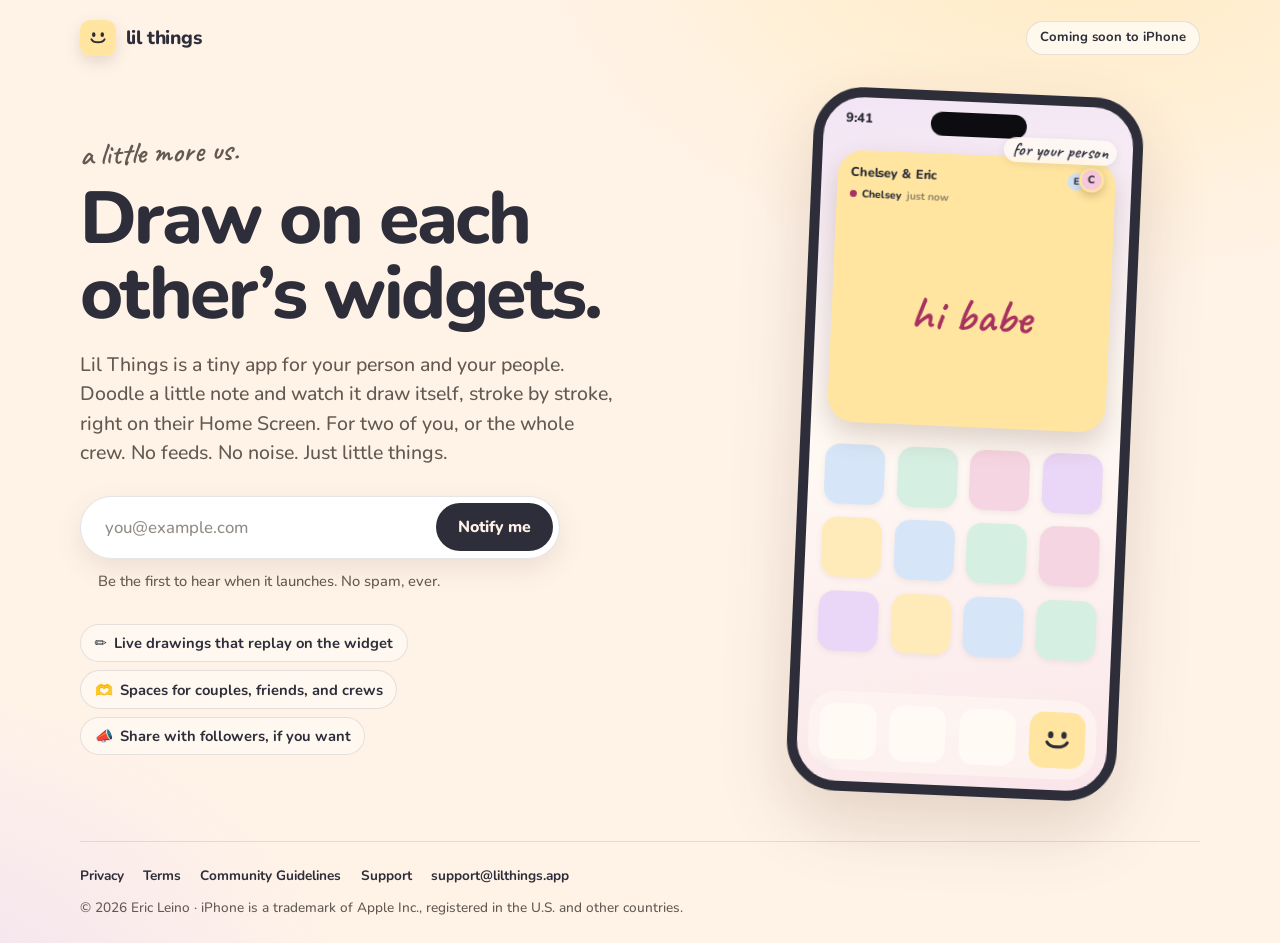
==== commit e0883a36: "Teaser v2: widget above the fold on mobile and a richer drawing animation. - Mobile: compact header," ====
--- a/index.html
+++ b/index.html
@@ -4,7 +4,7 @@
   <meta charset="utf-8">
   <meta name="viewport" content="width=device-width, initial-scale=1, viewport-fit=cover">
   <title>Lil Things — Draw on each other’s widgets. Coming soon to iPhone.</title>
-  <meta name="description" content="Lil Things is a tiny iPhone app for drawing on each other’s Home Screen widgets. Coming soon. Leave your email to hear the moment it launches.">
+  <meta name="description" content="Lil Things is a tiny iPhone app for drawing on each other’s Home Screen widgets, for couples, friends, and groups. Coming soon. Leave your email to hear the moment it launches.">
   <link rel="canonical" href="https://lilthings.app/">
   <meta name="theme-color" content="#FFF3E8" media="(prefers-color-scheme: light)">
   <meta name="theme-color" content="#1C1B22" media="(prefers-color-scheme: dark)">
@@ -41,57 +41,53 @@
   </header>
 
   <main id="content" class="stage">
-    <section class="copy" aria-labelledby="headline">
-      <p class="script">a little more us.</p>
-      <h1 id="headline">Draw on each other’s widgets.</h1>
-      <p class="lede">Lil Things is a tiny app for the people you love. Doodle something small, and watch it draw itself right on their Home Screen. No feeds. No noise. Just little things.</p>
+    <p class="script">a little more us.</p>
+    <h1 id="headline">Draw on each other’s widgets.</h1>
 
-      <form class="join" id="join" novalidate aria-describedby="join-note">
-        <label class="sr-only" for="email">Email address</label>
-        <div class="field">
-          <input id="email" name="email" type="email" inputmode="email" autocomplete="email" autocapitalize="off" spellcheck="false" maxlength="254" placeholder="you@example.com" required>
-          <button type="submit"><span class="btn-label">Notify me</span></button>
-        </div>
-        <div class="hp" aria-hidden="true">
-          <label for="website">Leave this field empty</label>
-          <input id="website" name="website" type="text" tabindex="-1" autocomplete="off">
-        </div>
-        <p class="note" id="join-note">Be the first to hear when it launches. No spam, ever.</p>
-        <p class="status" id="join-status" role="status" aria-live="polite"></p>
-      </form>
-
-      <ul class="points" aria-label="What Lil Things does">
-        <li><span aria-hidden="true">✏️</span> Live drawings that replay on the widget</li>
-        <li><span aria-hidden="true">🫶</span> Private Spaces for your people</li>
-        <li><span aria-hidden="true">📣</span> Share with followers, if you want</li>
-      </ul>
-    </section>
-
-    <section class="art" aria-label="Illustration: a Lil Things widget on an iPhone Home Screen, with a smiley face drawing itself">
+    <section class="art" aria-label="Animation: handwritten notes and doodles from a couple and then a group of friends appear on a Lil Things Home Screen widget, with friends reacting">
       <div class="phone" aria-hidden="true">
         <div class="island"></div>
         <div class="clock">9:41</div>
+        <span class="who-chip" id="who-chip">for your person</span>
         <div class="grid">
-          <div class="widget">
-            <svg viewBox="0 0 120 120" class="doodle">
-              <path class="eye eye-l" d="M44 46 v8"/>
-              <path class="eye eye-r" d="M76 46 v8"/>
-              <path class="smile" d="M34 70 C46 92 74 92 86 70"/>
-            </svg>
-            <span class="caption">a little hello ☀️</span>
-            <span class="from"><i>C</i> from Chelsea</span>
-            <span class="reacts"><span>❤️</span><span>😂</span><span>✨</span></span>
+          <div class="widget" id="widget">
+            <div class="w-head">
+              <span class="w-space" id="w-space">Chelsey &amp; Eric</span>
+              <span class="w-avatars" id="w-avatars"></span>
+            </div>
+            <div class="w-sender" id="w-sender"><i class="dot"></i><span>Chelsey</span><em>just now</em></div>
+            <svg class="w-canvas" id="w-canvas" viewBox="0 0 200 120" preserveAspectRatio="xMidYMid meet"></svg>
+            <div class="w-reacts" id="w-reacts"></div>
           </div>
-          <i class="app a1"></i><i class="app a2"></i>
-          <i class="app a3"></i><i class="app a4"></i>
+          <i class="app a1"></i><i class="app a2"></i><i class="app a3"></i><i class="app a4"></i>
           <i class="app a5"></i><i class="app a6"></i><i class="app a7"></i><i class="app a8"></i>
           <i class="app a9"></i><i class="app a10"></i><i class="app a11"></i><i class="app a12"></i>
-          <i class="app a4"></i><i class="app a1"></i><i class="app a5"></i><i class="app a3"></i>
-          <i class="app a2"></i><i class="app a8"></i><i class="app a6"></i><i class="app a9"></i>
         </div>
         <div class="dock"><i></i><i></i><i></i><i class="lt"></i></div>
       </div>
     </section>
+
+    <form class="join" id="join" novalidate aria-describedby="join-note">
+      <label class="sr-only" for="email">Email address</label>
+      <div class="field">
+        <input id="email" name="email" type="email" inputmode="email" autocomplete="email" autocapitalize="off" spellcheck="false" maxlength="254" placeholder="you@example.com" required>
+        <button type="submit"><span class="btn-label">Notify me</span></button>
+      </div>
+      <div class="hp" aria-hidden="true">
+        <label for="website">Leave this field empty</label>
+        <input id="website" name="website" type="text" tabindex="-1" autocomplete="off">
+      </div>
+      <p class="note" id="join-note">Be the first to hear when it launches. No spam, ever.</p>
+      <p class="status" id="join-status" role="status" aria-live="polite"></p>
+    </form>
+
+    <p class="lede">Lil Things is a tiny app for your person and your people. Doodle a little note and watch it draw itself, stroke by stroke, right on their Home Screen. For two of you, or the whole crew. No feeds. No noise. Just little things.</p>
+
+    <ul class="points" aria-label="What Lil Things does">
+      <li><span aria-hidden="true">✏️</span> Live drawings that replay on the widget</li>
+      <li><span aria-hidden="true">🫶</span> Spaces for couples, friends, and crews</li>
+      <li><span aria-hidden="true">📣</span> Share with followers, if you want</li>
+    </ul>
   </main>
 
   <footer class="foot">
@@ -106,5 +102,6 @@
   </footer>
 
   <script src="/assets/js/teaser.js" defer></script>
+  <script src="/assets/js/widget.js" defer></script>
 </body>
 </html>
--- a/assets/css/teaser.css
+++ b/assets/css/teaser.css
@@ -102,17 +102,25 @@
   backdrop-filter: blur(8px);
 }
 
-/* Stage */
+/* Stage: one grid. Desktop puts the phone in its own column; mobile stacks
+   headline, phone, form, then the rest, so the widget sits above the fold. */
 .stage {
   flex: 1;
   width: min(1120px, 100% - 2.5rem);
   margin: 0 auto;
   display: grid;
-  grid-template-columns: 1.1fr .9fr;
-  align-items: center;
-  gap: clamp(2rem, 6vw, 5rem);
-  padding: clamp(2rem, 6vh, 4.5rem) 0 clamp(2rem, 5vh, 3.5rem);
-}
+  grid-template-columns: minmax(0, 1.1fr) minmax(0, .9fr);
+  grid-template-rows: 1fr repeat(5, auto) 1fr;
+  column-gap: clamp(2rem, 6vw, 5rem);
+  padding: clamp(1.5rem, 4vh, 3rem) 0 clamp(2rem, 5vh, 3.5rem);
+}
+.stage > * { grid-column: 1; }
+.stage > .script { grid-row: 2; }
+.stage > h1 { grid-row: 3; }
+.stage > .lede { grid-row: 4; }
+.stage > .join { grid-row: 5; }
+.stage > .points { grid-row: 6; }
+.stage > .art { grid-column: 2; grid-row: 1 / -1; align-self: center; }
 
 .script { font-family: var(--script); font-size: clamp(1.5rem, 2.4vw, 1.9rem); margin: 0 0 .25rem; color: var(--soft); transform: rotate(-2deg); transform-origin: left; }
 h1 {
@@ -177,55 +185,88 @@
 .points span { margin-right: .2rem; }
 
 /* Phone illustration */
-.art { display: flex; justify-content: center; }
+.art { display: flex; justify-content: center; align-items: flex-start; }
 .phone {
   position: relative;
-  width: min(320px, 78vw);
+  width: min(330px, 78vw);
   aspect-ratio: 9 / 19.2;
-  border-radius: 48px;
+  border-radius: 50px;
   background: linear-gradient(170deg, color-mix(in srgb, var(--lavender) 60%, var(--phone)), var(--phone) 45%, color-mix(in srgb, var(--pink) 55%, var(--phone)));
   border: 10px solid var(--phone-edge);
   box-shadow: var(--shadow);
-  padding: 3.4rem 1.15rem 1rem;
-  transform: rotate(3deg);
+  padding: 3.3rem 1rem 1rem;
+  transform: rotate(2.5deg);
   overflow: hidden;
 }
 .island { position: absolute; top: 11px; left: 50%; width: 31%; height: 24px; transform: translateX(-50%); background: #0d0c10; border-radius: 20px; }
 .clock { position: absolute; top: 12px; left: 1.4rem; font-weight: 800; font-size: .82rem; }
-.grid { display: grid; grid-template-columns: repeat(4, 1fr); gap: .9rem .85rem; }
+.who-chip {
+  position: absolute; top: 2.05rem; right: 1rem; z-index: 3;
+  font-family: var(--script); font-size: 1.15rem; line-height: 1;
+  padding: .2rem .55rem .25rem; border-radius: 999px;
+  background: color-mix(in srgb, var(--card) 85%, transparent);
+  box-shadow: 0 2px 8px rgba(0,0,0,.08);
+}
+.grid { display: grid; grid-template-columns: repeat(4, 1fr); gap: .85rem .8rem; }
 .app { display: block; aspect-ratio: 1; border-radius: 26%; background: var(--card); box-shadow: 0 2px 6px rgba(0,0,0,.06); }
 .a1, .a6, .a11 { background: var(--sky); }
 .a2, .a7, .a12 { background: var(--mint); }
 .a3, .a8 { background: var(--pink); }
 .a4, .a9 { background: var(--lavender); }
 .a5, .a10 { background: color-mix(in srgb, var(--yellow) 70%, var(--card)); }
+
+/* The widget (iOS large size) */
 .widget {
-  grid-column: span 2; grid-row: span 2;
-  aspect-ratio: 1;
-  border-radius: 22%;
+  grid-column: 1 / -1;
+  aspect-ratio: 1 / .98;
+  margin-bottom: .5rem;
+  border-radius: 26px;
   background: var(--yellow);
   position: relative;
-  display: flex; flex-direction: column; align-items: center; justify-content: center;
-  box-shadow: 0 10px 24px rgba(80, 46, 20, .18);
+  display: flex; flex-direction: column;
+  padding: 12px 13px 16px;
+  box-shadow: 0 12px 28px rgba(80, 46, 20, .2);
   color: #2e2e3a;
 }
-.doodle { width: 64%; height: auto; margin-top: 12%; }
-.doodle path { fill: none; stroke: #2e2e3a; stroke-width: 7; stroke-linecap: round; }
-.eye { stroke-dasharray: 10; stroke-dashoffset: 10; animation: draw-eye 6s infinite; }
-.eye-r { animation-name: draw-eye-r; }
-.smile { stroke-dasharray: 80; stroke-dashoffset: 80; animation: draw-smile 6s infinite; }
-.caption { font-size: clamp(.5rem, 2.4vw, .62rem); font-weight: 800; margin-top: -.7rem; white-space: nowrap; opacity: 0; animation: fade 6s infinite; }
-.from { position: absolute; top: 9%; left: 9%; font-size: .55rem; font-weight: 800; display: flex; align-items: center; gap: .25rem; opacity: .75; }
-.from i { font-style: normal; width: 1.1rem; height: 1.1rem; display: grid; place-items: center; border-radius: 50%; background: #ead6f6; font-size: .55rem; }
-.reacts { position: absolute; right: -14%; bottom: -12%; display: flex; gap: .25rem; z-index: 2; }
-.reacts span {
-  font-size: .8rem; line-height: 1; padding: .32rem; border-radius: 999px;
-  background: #fffaf4;
-  box-shadow: 0 4px 12px rgba(0,0,0,.16);
-  transform: scale(0); animation: pop 6s infinite;
-}
-.reacts span:nth-child(2) { animation-delay: .15s; }
-.reacts span:nth-child(3) { animation-delay: .3s; }
+.w-head { display: flex; align-items: center; justify-content: space-between; gap: .4rem; }
+.w-space { font-weight: 800; font-size: .8rem; letter-spacing: -.01em; white-space: nowrap; overflow: hidden; text-overflow: ellipsis; }
+.w-avatars { display: flex; flex-direction: row-reverse; }
+.av {
+  font-style: normal; font-weight: 800; font-size: .6rem; color: #2e2e3a;
+  width: 1.35rem; height: 1.35rem; border-radius: 50%;
+  display: grid; place-items: center;
+  border: 2px solid var(--yellow);
+  transition: transform .3s ease;
+}
+.w-avatars .av { margin-left: -.4rem; animation: av-in .5s ease backwards; }
+.w-avatars .av:nth-last-child(2) { animation-delay: .06s; } .w-avatars .av:nth-last-child(3) { animation-delay: .12s; }
+.w-avatars .av:nth-last-child(4) { animation-delay: .18s; } .w-avatars .av:nth-last-child(5) { animation-delay: .24s; }
+.w-avatars .av.is-sender { transform: translateY(-3px) scale(1.12); z-index: 1; box-shadow: 0 3px 8px rgba(80,46,20,.25); }
+.w-sender { display: flex; align-items: center; gap: .3rem; font-size: .66rem; font-weight: 800; margin-top: .15rem; }
+.w-sender .dot { width: .45rem; height: .45rem; border-radius: 50%; }
+.w-sender em { font-style: normal; font-weight: 700; opacity: .55; }
+.w-canvas { flex: 1; width: 100%; min-height: 0; overflow: visible; }
+.w-canvas .stroke { fill: none; stroke-width: 6.5; stroke-linecap: round; stroke-linejoin: round; }
+.w-canvas .hand { font-family: var(--script); font-weight: 600; }
+.w-canvas .nib { transition: opacity .15s; }
+.w-reacts { position: absolute; left: 10px; right: 10px; bottom: -13px; display: flex; justify-content: center; gap: .3rem; z-index: 2; pointer-events: none; }
+.rx {
+  display: inline-flex; align-items: center; gap: .15rem;
+  padding: .2rem .25rem .2rem .4rem; border-radius: 999px;
+  background: #fffaf4; box-shadow: 0 4px 12px rgba(0,0,0,.16);
+  transform: scale(0) translateY(6px); opacity: 0;
+  transition: transform .38s cubic-bezier(.34,1.56,.64,1), opacity .2s;
+}
+.rx.on { transform: none; opacity: 1; }
+.rx b { font-size: .85rem; line-height: 1; font-weight: 400; }
+.av.sm { width: 1.05rem; height: 1.05rem; font-size: .5rem; border: 1.5px solid #fffaf4; }
+.widget.swap .w-head, .widget.swap .w-canvas { animation: swap .7s ease; }
+.who-chip { animation: chip .6s ease; }
+@keyframes swap { 0% { opacity: 0; transform: translateY(4px); } 100% { opacity: 1; transform: none; } }
+@keyframes av-in { from { opacity: 0; transform: scale(.4); } }
+@keyframes chip { from { opacity: 0; } }
+.is-still .rx { transition: none; }
+
 .dock {
   position: absolute; left: .7rem; right: .7rem; bottom: .7rem;
   display: grid; grid-template-columns: repeat(4, 1fr); gap: .85rem;
@@ -236,17 +277,9 @@
 .dock i { display: block; aspect-ratio: 1; border-radius: 26%; background: var(--card); }
 .dock .lt { background: var(--yellow) url("/favicon.svg") center / 100% no-repeat; }
 
-@keyframes draw-eye   { 0%, 6% { stroke-dashoffset: 10; } 12%, 88% { stroke-dashoffset: 0; } 96%, 100% { stroke-dashoffset: 10; } }
-@keyframes draw-eye-r { 0%, 12% { stroke-dashoffset: 10; } 18%, 88% { stroke-dashoffset: 0; } 96%, 100% { stroke-dashoffset: 10; } }
-@keyframes draw-smile { 0%, 20% { stroke-dashoffset: 80; } 42%, 88% { stroke-dashoffset: 0; } 96%, 100% { stroke-dashoffset: 80; } }
-@keyframes fade       { 0%, 44% { opacity: 0; } 52%, 86% { opacity: 1; } 94%, 100% { opacity: 0; } }
-@keyframes pop        { 0%, 55% { transform: scale(0); } 61% { transform: scale(1.15); } 65%, 86% { transform: scale(1); } 92%, 100% { transform: scale(0); } }
-
 @media (prefers-reduced-motion: reduce) {
-  .eye, .smile { animation: none; stroke-dashoffset: 0; }
-  .caption { animation: none; opacity: 1; }
-  .reacts span { animation: none; transform: none; }
-  .join button { transition: none; }
+  .rx, .av, .join button { transition: none; }
+  .w-avatars .av, .who-chip, .widget.swap .w-head, .widget.swap .w-canvas { animation: none; }
 }
 
 /* Footer */
@@ -265,12 +298,33 @@
 
 /* Mobile */
 @media (max-width: 860px) {
-  .stage { grid-template-columns: 1fr; text-align: center; padding-top: 2.2rem; gap: 2.5rem; }
-  .script { transform-origin: center; }
-  .lede, .join { margin-left: auto; margin-right: auto; }
-  .points { justify-content: center; }
+  .top { padding-top: max(.8rem, env(safe-area-inset-top)); }
+  .brand { font-size: 1.05rem; }
+  .brand img { width: 30px; height: 30px; border-radius: 8px; }
+  .stage { grid-template-columns: 1fr; grid-template-rows: none; text-align: center; padding-top: 1rem; }
+  .stage > * { grid-column: 1; }
+  .stage > .script { grid-row: 1; }
+  .stage > h1 { grid-row: 2; }
+  .stage > .art { grid-column: 1; grid-row: 3; }
+  .stage > .join { grid-row: 4; }
+  .stage > .lede { grid-row: 5; }
+  .stage > .points { grid-row: 6; }
+  .script { display: none; }
+  h1 { font-size: clamp(2rem, 9vw, 3rem); margin-bottom: .9rem; }
+  /* Show the top of the phone (widget + a row of apps), softly cropped. */
+  .art {
+    height: clamp(318px, 86vw, 380px);
+    overflow: hidden;
+    margin: 0 -1.25rem .8rem;
+    padding-top: 4px;
+    -webkit-mask-image: linear-gradient(#000 88%, transparent);
+            mask-image: linear-gradient(#000 88%, transparent);
+  }
+  .phone { width: min(278px, 74vw); transform: none; border-width: 9px; padding-top: 3rem; flex: none; }
+  .join { margin: 0 auto 1.6rem; width: 100%; }
+  .lede { margin: 0 auto 1.4rem; font-size: 1.02rem; }
+  .points { justify-content: center; margin-bottom: .5rem; }
   .note, .status { margin-left: 0; }
-  .phone { width: min(260px, 70vw); transform: rotate(2deg); }
   .foot { justify-content: center; text-align: center; }
   .foot nav { justify-content: center; }
 }
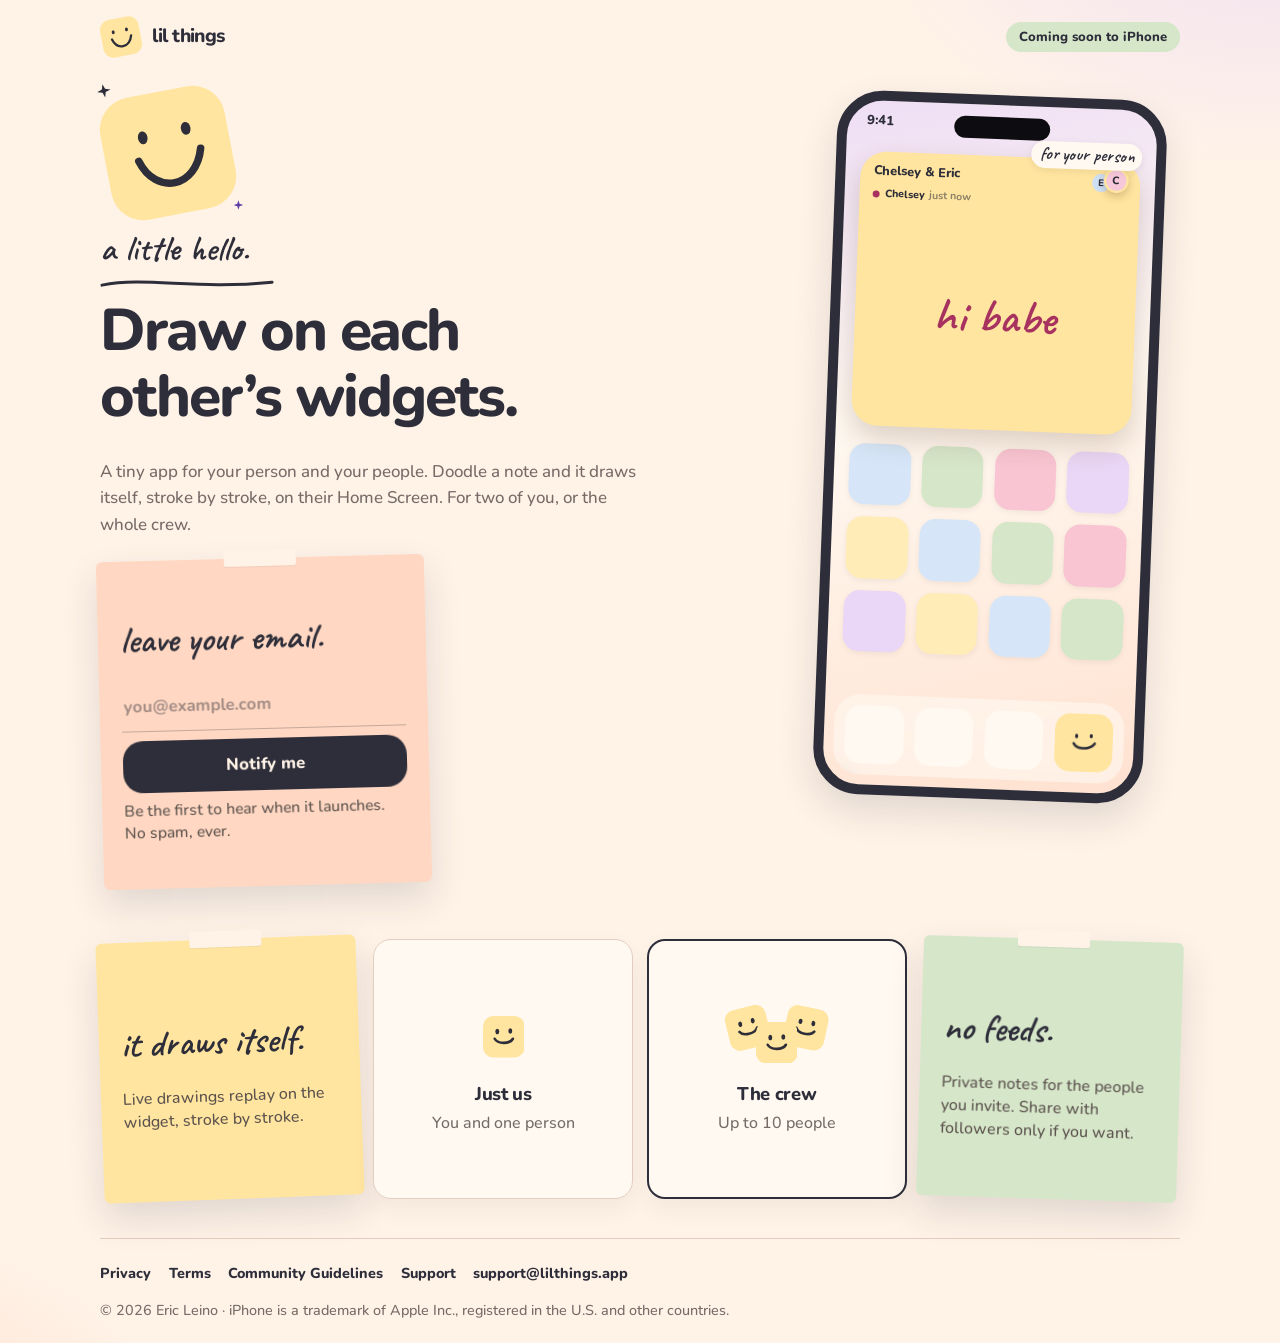
==== commit d04d6e7f: "Restyle site to match onboarding look (from litte-things PR #34)" ====
--- a/index.html
+++ b/index.html
@@ -7,7 +7,7 @@
   <meta name="description" content="Lil Things is a tiny iPhone app for drawing on each other’s Home Screen widgets, for couples, friends, and groups. Coming soon. Leave your email to hear the moment it launches.">
   <link rel="canonical" href="https://lilthings.app/">
   <meta name="theme-color" content="#FFF3E8" media="(prefers-color-scheme: light)">
-  <meta name="theme-color" content="#1C1B22" media="(prefers-color-scheme: dark)">
+  <meta name="theme-color" content="#29262E" media="(prefers-color-scheme: dark)">
   <meta name="color-scheme" content="light dark">
   <meta property="og:type" content="website">
   <meta property="og:site_name" content="Lil Things">
@@ -28,66 +28,112 @@
   <link rel="preload" href="/assets/fonts/nunito-800.woff2" as="font" type="font/woff2" crossorigin>
   <link rel="preload" href="/assets/fonts/caveat-600.woff2" as="font" type="font/woff2" crossorigin>
   <link rel="stylesheet" href="/assets/css/teaser.css">
+  <script>document.documentElement.classList.add("js");</script>
+  <script src="/assets/js/analytics.js"></script>
 </head>
 <body>
   <a class="skip-link" href="#join">Skip to sign up</a>
 
   <header class="top">
     <a class="brand" href="/" aria-label="Lil Things home">
-      <img src="/favicon.svg" width="36" height="36" alt="">
-      <span>lil things</span>
+      <span class="mascot-slot brand-mascot" data-mascot data-decorative></span>
+      <span class="name">lil things</span>
     </a>
     <span class="pill">Coming soon to iPhone</span>
   </header>
 
-  <main id="content" class="stage">
-    <p class="script">a little more us.</p>
-    <h1 id="headline">Draw on each other’s widgets.</h1>
+  <main id="content">
+    <section class="hero" aria-labelledby="headline">
+      <div class="intro">
+        <div class="mascot-wrap">
+          <div class="mascot-slot hero-mascot pop" data-mascot data-label="Little Smiley"></div>
+        </div>
+        <div class="intro-copy">
+          <p class="script arrive">a little hello.</p>
+          <svg class="scribble arrive" viewBox="0 0 180 18" aria-hidden="true">
+            <path d="M2 11 C48 2 96 16 176 8" fill="none" stroke="currentColor" stroke-width="3" stroke-linecap="round"/>
+          </svg>
+          <h1 id="headline" class="arrive">Draw on each other’s widgets.</h1>
+        </div>
+      </div>
+      <p class="lede arrive">A tiny app for your person and your people. Doodle a note and it draws itself, stroke by stroke, on their Home Screen. For two of you, or the whole crew.</p>
 
-    <section class="art" aria-label="Animation: handwritten notes and doodles from a couple and then a group of friends appear on a Lil Things Home Screen widget, with friends reacting">
-      <div class="phone" aria-hidden="true">
-        <div class="island"></div>
-        <div class="clock">9:41</div>
-        <span class="who-chip" id="who-chip">for your person</span>
-        <div class="grid">
-          <div class="widget" id="widget">
-            <div class="w-head">
-              <span class="w-space" id="w-space">Chelsey &amp; Eric</span>
-              <span class="w-avatars" id="w-avatars"></span>
+      <section class="art" aria-label="Animation: handwritten notes and doodles from a couple and then a group of friends appear on a Lil Things Home Screen widget, with friends reacting">
+        <div class="phone" aria-hidden="true">
+          <div class="island"></div>
+          <div class="clock">9:41</div>
+          <span class="who-chip" id="who-chip">for your person</span>
+          <div class="grid">
+            <div class="widget" id="widget">
+              <div class="w-head">
+                <span class="w-space" id="w-space">Chelsey &amp; Eric</span>
+                <span class="w-avatars" id="w-avatars"></span>
+              </div>
+              <div class="w-sender" id="w-sender"><i class="dot"></i><span>Chelsey</span><em>just now</em></div>
+              <svg class="w-canvas" id="w-canvas" viewBox="0 0 200 120" preserveAspectRatio="xMidYMid meet"></svg>
+              <div class="w-reacts" id="w-reacts"></div>
             </div>
-            <div class="w-sender" id="w-sender"><i class="dot"></i><span>Chelsey</span><em>just now</em></div>
-            <svg class="w-canvas" id="w-canvas" viewBox="0 0 200 120" preserveAspectRatio="xMidYMid meet"></svg>
-            <div class="w-reacts" id="w-reacts"></div>
+            <i class="app a1"></i><i class="app a2"></i><i class="app a3"></i><i class="app a4"></i>
+            <i class="app a5"></i><i class="app a6"></i><i class="app a7"></i><i class="app a8"></i>
+            <i class="app a9"></i><i class="app a10"></i><i class="app a11"></i><i class="app a12"></i>
           </div>
-          <i class="app a1"></i><i class="app a2"></i><i class="app a3"></i><i class="app a4"></i>
-          <i class="app a5"></i><i class="app a6"></i><i class="app a7"></i><i class="app a8"></i>
-          <i class="app a9"></i><i class="app a10"></i><i class="app a11"></i><i class="app a12"></i>
+          <div class="dock"><i></i><i></i><i></i><i class="lt"></i></div>
         </div>
-        <div class="dock"><i></i><i></i><i></i><i class="lt"></i></div>
-      </div>
+      </section>
+
+      <form class="join sheet arrive" id="join" novalidate aria-describedby="join-note">
+        <div class="sticky peach">
+          <span class="tape" aria-hidden="true"></span>
+          <p class="script-title">leave your email.</p>
+          <label class="sr-only" for="email">Email address</label>
+          <input id="email" name="email" type="email" inputmode="email" autocomplete="email" autocapitalize="off" spellcheck="false" maxlength="254" placeholder="you@example.com" required>
+          <button type="submit"><span class="btn-label">Notify me</span></button>
+          <div class="hp" aria-hidden="true">
+            <label for="website">Leave this field empty</label>
+            <input id="website" name="website" type="text" tabindex="-1" autocomplete="off">
+          </div>
+          <p class="note" id="join-note">Be the first to hear when it launches. No spam, ever.</p>
+          <p class="status" id="join-status" role="status" aria-live="polite"></p>
+        </div>
+      </form>
     </section>
 
-    <form class="join" id="join" novalidate aria-describedby="join-note">
-      <label class="sr-only" for="email">Email address</label>
-      <div class="field">
-        <input id="email" name="email" type="email" inputmode="email" autocomplete="email" autocapitalize="off" spellcheck="false" maxlength="254" placeholder="you@example.com" required>
-        <button type="submit"><span class="btn-label">Notify me</span></button>
-      </div>
-      <div class="hp" aria-hidden="true">
-        <label for="website">Leave this field empty</label>
-        <input id="website" name="website" type="text" tabindex="-1" autocomplete="off">
-      </div>
-      <p class="note" id="join-note">Be the first to hear when it launches. No spam, ever.</p>
-      <p class="status" id="join-status" role="status" aria-live="polite"></p>
-    </form>
-
-    <p class="lede">Lil Things is a tiny app for your person and your people. Doodle a little note and watch it draw itself, stroke by stroke, right on their Home Screen. For two of you, or the whole crew. No feeds. No noise. Just little things.</p>
-
-    <ul class="points" aria-label="What Lil Things does">
-      <li><span aria-hidden="true">✏️</span> Live drawings that replay on the widget</li>
-      <li><span aria-hidden="true">🫶</span> Spaces for couples, friends, and crews</li>
-      <li><span aria-hidden="true">📣</span> Share with followers, if you want</li>
-    </ul>
+    <section class="board" aria-label="What Lil Things does">
+      <article class="sheet reveal" style="--tilt: -2.1deg; --delay: 0ms">
+        <div class="sticky yellow">
+          <span class="tape" aria-hidden="true"></span>
+          <p class="script-title">it draws itself.</p>
+          <p class="body">Live drawings replay on the widget, stroke by stroke.</p>
+        </div>
+      </article>
+      <article class="sheet reveal" style="--tilt: 0deg; --delay: 70ms">
+        <div class="kind">
+          <div class="faces" aria-hidden="true">
+            <svg class="mini" viewBox="0 0 32 32"><rect width="32" height="32" rx="8" fill="#FFE59F"/><ellipse cx="11" cy="12" rx="1.5" ry="2.1" fill="#2E2E3A"/><ellipse cx="21" cy="11.6" rx="1.5" ry="2.1" fill="#2E2E3A"/><path d="M9 17.5c2.2 4.2 11.6 4.2 14 0" fill="none" stroke="#2E2E3A" stroke-width="2" stroke-linecap="round"/></svg>
+          </div>
+          <h2>Just us</h2>
+          <p>You and one person</p>
+        </div>
+      </article>
+      <article class="sheet reveal" style="--tilt: 0deg; --delay: 140ms">
+        <div class="kind crew">
+          <div class="faces stack" aria-hidden="true">
+            <svg class="mini l" viewBox="0 0 32 32"><rect width="32" height="32" rx="8" fill="#FFE59F"/><ellipse cx="11" cy="12" rx="1.5" ry="2.1" fill="#2E2E3A"/><ellipse cx="21" cy="11.6" rx="1.5" ry="2.1" fill="#2E2E3A"/><path d="M9 17.5c2.2 4.2 11.6 4.2 14 0" fill="none" stroke="#2E2E3A" stroke-width="2" stroke-linecap="round"/></svg>
+            <svg class="mini r" viewBox="0 0 32 32"><rect width="32" height="32" rx="8" fill="#FFE59F"/><ellipse cx="11" cy="12" rx="1.5" ry="2.1" fill="#2E2E3A"/><ellipse cx="21" cy="11.6" rx="1.5" ry="2.1" fill="#2E2E3A"/><path d="M9 17.5c2.2 4.2 11.6 4.2 14 0" fill="none" stroke="#2E2E3A" stroke-width="2" stroke-linecap="round"/></svg>
+            <svg class="mini" viewBox="0 0 32 32"><rect width="32" height="32" rx="8" fill="#FFE59F"/><ellipse cx="11" cy="12" rx="1.5" ry="2.1" fill="#2E2E3A"/><ellipse cx="21" cy="11.6" rx="1.5" ry="2.1" fill="#2E2E3A"/><path d="M9 17.5c2.2 4.2 11.6 4.2 14 0" fill="none" stroke="#2E2E3A" stroke-width="2" stroke-linecap="round"/></svg>
+          </div>
+          <h2>The crew</h2>
+          <p>Up to 10 people</p>
+        </div>
+      </article>
+      <article class="sheet reveal" style="--tilt: 1.8deg; --delay: 210ms">
+        <div class="sticky sage">
+          <span class="tape" aria-hidden="true"></span>
+          <p class="script-title">no feeds.</p>
+          <p class="body">Private notes for the people you invite. Share with followers only if you want.</p>
+        </div>
+      </article>
+    </section>
   </main>
 
   <footer class="foot">
@@ -101,7 +147,9 @@
     <p>© 2026 Eric Leino · iPhone is a trademark of Apple Inc., registered in the U.S. and other countries.</p>
   </footer>
 
+  <script src="/assets/js/mascot.js" defer></script>
   <script src="/assets/js/teaser.js" defer></script>
   <script src="/assets/js/widget.js" defer></script>
+  <script src="/assets/js/home.js" defer></script>
 </body>
 </html>
--- a/assets/css/teaser.css
+++ b/assets/css/teaser.css
@@ -1,4 +1,6 @@
-/* Lil Things — launch teaser. Peach paper, ink, butter yellow. */
+/* Lil Things launch page. Cream paper, charcoal ink, pastel square notes.
+   Matches the iOS onboarding: Nunito stands in for rounded system type,
+   Caveat for the handwritten notes. */
 @font-face { font-family: "Nunito"; font-weight: 500; font-display: swap; src: url("../fonts/nunito-500.woff2") format("woff2"); }
 @font-face { font-family: "Nunito"; font-weight: 700; font-display: swap; src: url("../fonts/nunito-700.woff2") format("woff2"); }
 @font-face { font-family: "Nunito"; font-weight: 800; font-display: swap; src: url("../fonts/nunito-800.woff2") format("woff2"); }
@@ -6,22 +8,21 @@
 
 :root {
   --paper: #fff3e8;
-  --paper-2: #fde6d4;
   --ink: #2e2e3a;
-  --soft: #625a52;
+  --muted: #766b67;
   --yellow: #ffe59f;
   --lavender: #ead6f6;
-  --pink: #f6d5e2;
-  --mint: #d5efe2;
-  --sky: #d6e6f8;
-  --card: #fffaf4;
-  --line: rgba(46, 46, 58, 0.12);
-  --field: #ffffff;
-  --phone: #fffaf4;
+  --sage: #d6e6c9;
+  --peach: #ffd7c2;
+  --pink: #f9c5d3;
+  --card: #fff9f1;
+  --field: #f3e3d6;
+  --line: #e2cec0;
+  --phone: #fff9f1;
   --phone-edge: #2e2e3a;
-  --ok: #2f7d55;
-  --err: #b3261e;
-  --shadow: 0 30px 70px rgba(80, 46, 20, 0.16);
+  --ok: #1f7a45;
+  --err: #9d1c16;
+  --shadow: 0 16px 36px rgba(46, 46, 58, 0.14);
   --font: "Nunito", ui-rounded, "SF Pro Rounded", "Avenir Next", system-ui, sans-serif;
   --script: "Caveat", "Segoe Script", cursive;
   color-scheme: light dark;
@@ -29,22 +30,17 @@
 
 @media (prefers-color-scheme: dark) {
   :root {
-    --paper: #1c1b22;
-    --paper-2: #26232c;
-    --ink: #f6eee6;
-    --soft: #bdb3aa;
-    --card: #2a2730;
-    --line: rgba(246, 238, 230, 0.14);
-    --field: #2a2730;
-    --phone: #24222a;
-    --phone-edge: #0d0c10;
-    --lavender: #4a3f57;
-    --pink: #573f4a;
-    --mint: #34493f;
-    --sky: #34404f;
+    --paper: #29262e;
+    --ink: #fff3e8;
+    --muted: #c5b9b1;
+    --card: #342f38;
+    --field: #403840;
+    --line: #5f535e;
+    --phone: #342f38;
+    --phone-edge: #1a181e;
     --ok: #8fd6ae;
     --err: #ffb4ab;
-    --shadow: 0 30px 70px rgba(0, 0, 0, 0.45);
+    --shadow: 0 18px 40px rgba(0, 0, 0, 0.4);
   }
 }
 
@@ -60,177 +56,368 @@
   font-weight: 500;
   color: var(--ink);
   background:
-    radial-gradient(60rem 40rem at 85% -10%, color-mix(in srgb, var(--yellow) 55%, transparent), transparent 60%),
-    radial-gradient(50rem 36rem at -10% 110%, color-mix(in srgb, var(--lavender) 70%, transparent), transparent 60%),
+    radial-gradient(42rem 28rem at 100% -8%, color-mix(in srgb, var(--lavender) 70%, transparent), transparent 62%),
+    radial-gradient(36rem 24rem at -12% 108%, color-mix(in srgb, var(--peach) 75%, transparent), transparent 60%),
     var(--paper);
   -webkit-font-smoothing: antialiased;
   line-height: 1.5;
-}
-@media (prefers-color-scheme: dark) {
-  body {
-    background:
-      radial-gradient(60rem 40rem at 85% -10%, rgba(255, 229, 159, 0.10), transparent 60%),
-      radial-gradient(50rem 36rem at -10% 110%, rgba(234, 214, 246, 0.10), transparent 60%),
-      var(--paper);
-  }
-}
-
+  overflow-x: clip;
+}
+img, svg { max-width: 100%; }
 a { color: inherit; }
-:focus-visible { outline: 3px solid #8a6cf0; outline-offset: 3px; border-radius: 8px; }
+:focus-visible { outline: 3px solid var(--ink); outline-offset: 3px; border-radius: 8px; }
+::selection { background: var(--yellow); color: #2e2e3a; }
+
 .sr-only, .hp {
   position: absolute !important; width: 1px; height: 1px; padding: 0; margin: -1px;
   overflow: hidden; clip: rect(0 0 0 0); white-space: nowrap; border: 0;
 }
 .skip-link {
   position: absolute; left: 1rem; top: -4rem; z-index: 10;
-  background: var(--ink); color: var(--paper); padding: .6rem 1rem; border-radius: 999px; text-decoration: none;
+  background: var(--ink); color: var(--paper); padding: .6rem 1rem; border-radius: 999px;
+  text-decoration: none; font-weight: 800;
 }
 .skip-link:focus { top: 1rem; }
 
-/* Header */
+.top, main, .foot {
+  width: min(1080px, calc(100% - 2rem));
+  margin-inline: auto;
+}
 .top {
-  width: min(1120px, 100% - 2.5rem);
-  margin: 0 auto;
-  padding: max(1.25rem, env(safe-area-inset-top)) 0 0;
-  display: flex; align-items: center; justify-content: space-between; gap: 1rem;
-}
-.brand { display: inline-flex; align-items: center; gap: .6rem; text-decoration: none; font-weight: 800; font-size: 1.2rem; letter-spacing: -.01em; }
-.brand img { border-radius: 10px; box-shadow: 0 6px 16px rgba(80, 46, 20, .14); }
+  padding: max(1rem, env(safe-area-inset-top)) 0 0;
+  display: flex;
+  align-items: center;
+  justify-content: space-between;
+  gap: .75rem 1rem;
+  flex-wrap: wrap;
+}
+.brand {
+  display: inline-flex;
+  align-items: center;
+  gap: .65rem;
+  text-decoration: none;
+  font-weight: 800;
+  font-size: 1.2rem;
+  letter-spacing: -0.03em;
+  min-width: 0;
+}
+.brand .name { line-height: 1.2; }
 .pill {
-  font-size: .82rem; font-weight: 700; padding: .4rem .8rem; border-radius: 999px;
-  background: color-mix(in srgb, var(--card) 80%, transparent); border: 1px solid var(--line);
-  backdrop-filter: blur(8px);
-}
-
-/* Stage: one grid. Desktop puts the phone in its own column; mobile stacks
-   headline, phone, form, then the rest, so the widget sits above the fold. */
-.stage {
-  flex: 1;
-  width: min(1120px, 100% - 2.5rem);
-  margin: 0 auto;
+  font-size: .82rem;
+  font-weight: 800;
+  line-height: 1.25;
+  text-align: center;
+  padding: .45rem .8rem;
+  border-radius: 999px;
+  background: var(--sage);
+  color: #2e2e3a;
+  max-width: 12rem;
+}
+
+.mascot-slot {
+  display: block;
+  flex: none;
+  width: 40px;
+  height: 40px;
+  background: url("/favicon.svg") center / contain no-repeat;
+}
+.mascot-slot.is-live { background: none; }
+.mascot-slot .mascot { width: 100%; height: 100%; display: block; overflow: visible; }
+.mascot .lid, .mascot .squint { display: none; }
+.brand-mascot { width: 42px; height: 42px; }
+.hero-mascot { width: clamp(104px, 16vw, 136px); height: clamp(104px, 16vw, 136px); }
+.mascot-wrap { position: relative; width: max-content; margin-bottom: .35rem; }
+.mascot-wrap::before,
+.mascot-wrap::after {
+  content: "";
+  position: absolute;
+  width: .85rem;
+  height: .85rem;
+  background: #2e2e3a;
+  pointer-events: none;
+  clip-path: polygon(50% 0, 62% 38%, 100% 50%, 62% 62%, 50% 100%, 38% 62%, 0 50%, 38% 38%);
+}
+.mascot-wrap::before { left: -.2rem; top: -.05rem; transform: rotate(-12deg); }
+.mascot-wrap::after { right: -.45rem; bottom: .7rem; width: .6rem; height: .6rem; background: #5f3fa6; }
+
+.hero {
   display: grid;
-  grid-template-columns: minmax(0, 1.1fr) minmax(0, .9fr);
-  grid-template-rows: 1fr repeat(5, auto) 1fr;
-  column-gap: clamp(2rem, 6vw, 5rem);
-  padding: clamp(1.5rem, 4vh, 3rem) 0 clamp(2rem, 5vh, 3.5rem);
-}
-.stage > * { grid-column: 1; }
-.stage > .script { grid-row: 2; }
-.stage > h1 { grid-row: 3; }
-.stage > .lede { grid-row: 4; }
-.stage > .join { grid-row: 5; }
-.stage > .points { grid-row: 6; }
-.stage > .art { grid-column: 2; grid-row: 1 / -1; align-self: center; }
-
-.script { font-family: var(--script); font-size: clamp(1.5rem, 2.4vw, 1.9rem); margin: 0 0 .25rem; color: var(--soft); transform: rotate(-2deg); transform-origin: left; }
+  grid-template-columns: minmax(0, 1fr) minmax(260px, 380px);
+  grid-template-areas:
+    "intro art"
+    "lede art"
+    "join art";
+  gap: .85rem clamp(1.5rem, 4vw, 3.5rem);
+  align-items: start;
+  padding: clamp(1.2rem, 3vh, 2.2rem) 0 1.25rem;
+}
+.intro { grid-area: intro; min-width: 0; }
+.lede { grid-area: lede; }
+.art { grid-area: art; }
+.join { grid-area: join; justify-self: start; }
+
+.script {
+  font-family: var(--script);
+  font-weight: 600;
+  font-size: clamp(1.7rem, 3vw, 2.2rem);
+  line-height: 1.15;
+  margin: 0;
+  padding: .08em 0 .28em;
+  transform: rotate(-2deg);
+  transform-origin: left center;
+  color: var(--ink);
+}
+.scribble {
+  display: block;
+  width: min(11rem, 70%);
+  height: 1.15rem;
+  margin: -.35rem 0 .35rem;
+  color: var(--ink);
+  overflow: visible;
+}
+.scribble path {
+  stroke-dasharray: 220;
+  stroke-dashoffset: 220;
+  animation: draw-line 1.05s .4s ease forwards;
+}
 h1 {
   font-weight: 800;
-  font-size: clamp(2.5rem, 6.2vw, 4.6rem);
-  line-height: 1.02;
-  letter-spacing: -.035em;
-  margin: 0 0 1.1rem;
+  font-size: clamp(2.15rem, 4.6vw, 3.7rem);
+  line-height: 1.12;
+  letter-spacing: -0.035em;
+  margin: 0 0 .75rem;
   text-wrap: balance;
-}
-.lede { font-size: clamp(1.05rem, 1.6vw, 1.22rem); color: var(--soft); max-width: 34rem; margin: 0 0 1.8rem; text-wrap: pretty; }
-
-/* Form */
-.join { max-width: 30rem; margin: 0 0 2rem; }
-.field {
-  display: flex; gap: .4rem; padding: .4rem;
-  background: var(--field);
-  border: 1.5px solid var(--line);
-  border-radius: 999px;
-  box-shadow: 0 10px 28px rgba(80, 46, 20, .10);
-  transition: border-color .2s, box-shadow .2s;
-}
-.field:focus-within { border-color: color-mix(in srgb, var(--ink) 45%, transparent); box-shadow: 0 0 0 4px color-mix(in srgb, var(--yellow) 70%, transparent), 0 10px 28px rgba(80, 46, 20, .10); }
+  max-width: 12em;
+  padding-bottom: .06em;
+}
+.lede {
+  margin: 0;
+  max-width: 36rem;
+  color: var(--muted);
+  font-size: 1.06rem;
+  line-height: 1.55;
+  text-wrap: pretty;
+}
+
+/* Square when the writing fits, taller when it needs the room. Never a wide bar. */
+.sheet {
+  --tilt: -1.5deg;
+  display: grid;
+  width: min(100%, 20.5rem);
+  margin-top: .7rem;
+  transform: rotate(var(--tilt));
+}
+.sheet::before {
+  content: "";
+  display: block;
+  padding-bottom: 100%;
+  grid-area: 1 / 1;
+}
+.sticky, .kind {
+  grid-area: 1 / 1;
+  min-height: 100%;
+  min-width: 0;
+}
+.sticky {
+  position: relative;
+  display: flex;
+  flex-direction: column;
+  justify-content: center;
+  gap: .55rem;
+  padding: 2rem 1.35rem 1.35rem;
+  border-radius: 6px;
+  color: #2e2e3a;
+  box-shadow: var(--shadow);
+}
+.sticky.yellow { background: var(--yellow); }
+.sticky.peach { background: var(--peach); }
+.sticky.sage { background: var(--sage); }
+.tape {
+  position: absolute;
+  top: -8px;
+  left: 50%;
+  width: 4.5rem;
+  height: 16px;
+  transform: translateX(-50%);
+  border-radius: 2px;
+  background: #fff3e8;
+  box-shadow: 0 1px 0 rgba(46, 46, 58, 0.06);
+}
+.script-title {
+  margin: 0;
+  font-family: var(--script);
+  font-weight: 600;
+  font-size: clamp(1.85rem, 4vw, 2.35rem);
+  line-height: 1.05;
+  padding: .12em 0 .42em;
+  color: #2e2e3a;
+  text-wrap: balance;
+}
+.sticky .body {
+  margin: 0;
+  font-size: 1rem;
+  line-height: 1.45;
+  color: #5c534e;
+  text-wrap: pretty;
+}
+.kind p {
+  margin: 0;
+  font-size: 1rem;
+  line-height: 1.45;
+  color: var(--muted);
+  text-wrap: pretty;
+}
+.kind {
+  display: flex;
+  flex-direction: column;
+  align-items: center;
+  justify-content: center;
+  gap: .45rem;
+  text-align: center;
+  padding: 1.25rem 1rem 1.35rem;
+  border-radius: 18px;
+  background: var(--card);
+  border: 1px solid var(--line);
+  box-shadow: 0 10px 24px rgba(46, 46, 58, 0.06);
+  color: var(--ink);
+}
+.kind h2 {
+  margin: .15rem 0 0;
+  font-size: 1.15rem;
+  font-weight: 800;
+  letter-spacing: -0.02em;
+  line-height: 1.25;
+  text-wrap: balance;
+}
+.kind.crew { border: 2.5px solid var(--ink); }
+.faces { display: grid; place-items: center; height: 4.4rem; }
+.mini { width: 2.6rem; height: 2.6rem; display: block; }
+.stack { position: relative; width: 6.2rem; }
+.stack .mini { position: absolute; top: .35rem; }
+.stack .l { left: 0; transform: rotate(-14deg); }
+.stack .r { right: 0; transform: rotate(12deg); }
+.stack .mini:last-child { position: relative; margin-inline: auto; }
+
+.join { margin: .4rem 0 1rem; }
 .join input[type="email"] {
-  flex: 1; min-width: 0;
-  font: inherit; font-size: 1.05rem; color: var(--ink);
-  background: transparent; border: 0; outline: none;
-  padding: .7rem .9rem .7rem 1.1rem;
-}
-.join input::placeholder { color: color-mix(in srgb, var(--soft) 70%, transparent); }
-.join input[aria-invalid="true"] { color: var(--err); }
-.field:has(input[aria-invalid="true"]) { border-color: var(--err); }
+  width: 100%;
+  min-width: 0;
+  font: inherit;
+  font-weight: 700;
+  font-size: 1.05rem;
+  line-height: 1.35;
+  color: #2e2e3a;
+  background: transparent;
+  border: 0;
+  border-bottom: 1.5px solid rgba(46, 46, 58, 0.28);
+  border-radius: 0;
+  padding: .55rem .15rem .5rem;
+  min-height: 48px;
+}
+.join input::placeholder { color: rgba(46, 46, 58, 0.45); font-weight: 600; }
+.join input:focus { outline: none; }
+.sticky:focus-within { box-shadow: 0 0 0 4px color-mix(in srgb, var(--yellow) 80%, white), var(--shadow); }
+.join input[aria-invalid="true"] { color: var(--err); border-bottom-color: var(--err); }
 .join button {
-  font: inherit; font-weight: 800; font-size: 1rem;
-  border: 0; border-radius: 999px; cursor: pointer;
-  padding: .75rem 1.35rem;
-  background: var(--ink); color: var(--paper);
-  white-space: nowrap;
-  transition: transform .15s ease, background .2s, opacity .2s;
+  font: inherit;
+  font-weight: 800;
+  font-size: 1.05rem;
+  line-height: 1.25;
+  border: 0;
+  border-radius: 20px;
+  cursor: pointer;
+  min-height: 52px;
+  padding: .7rem 1rem;
+  width: 100%;
+  background: #2e2e3a;
+  color: #fff3e8;
+  white-space: normal;
+  text-wrap: balance;
+  transition: transform .15s ease, opacity .2s;
 }
 .join button:hover { transform: translateY(-1px); }
 .join button:active { transform: translateY(1px) scale(.98); }
 .join button:disabled { cursor: default; transform: none; }
-.is-busy button { opacity: .7; }
-.is-done .field { border-color: color-mix(in srgb, var(--ok) 60%, transparent); }
-.is-done button { background: var(--yellow); color: #2e2e3a; opacity: 1; }
-.is-done input { opacity: .6; }
-.note { font-size: .92rem; color: var(--soft); margin: .7rem 0 0 1.1rem; }
-.note:empty { display: none; }
-.status { font-weight: 700; font-size: .98rem; margin: .7rem 0 0 1.1rem; min-height: 1.4em; }
-.status:empty { min-height: 0; margin: 0; }
+.is-busy button { opacity: .72; }
+.is-done button { background: var(--yellow); color: #2e2e3a; }
+.note, .status {
+  margin: 0;
+  font-size: .98rem;
+  line-height: 1.4;
+  color: #5c534e;
+  text-wrap: pretty;
+}
+.note:empty, .status:empty { display: none; }
+.status { font-weight: 800; color: #2e2e3a; }
 .status[data-kind="error"] { color: var(--err); }
 .status[data-kind="ok"] { color: var(--ok); }
 
-.points { list-style: none; padding: 0; margin: 0; display: flex; flex-wrap: wrap; gap: .5rem; }
-.points li {
-  font-size: .92rem; font-weight: 700;
-  padding: .45rem .85rem; border-radius: 999px;
-  background: color-mix(in srgb, var(--card) 75%, transparent);
-  border: 1px solid var(--line);
-}
-.points span { margin-right: .2rem; }
-
-/* Phone illustration */
-.art { display: flex; justify-content: center; align-items: flex-start; }
+/* Phone and the looping widget. Class names are shared with widget.js. */
+.art { display: flex; justify-content: center; align-items: flex-start; padding: .6rem 0 1rem; }
 .phone {
   position: relative;
-  width: min(330px, 78vw);
+  width: min(330px, 100%);
   aspect-ratio: 9 / 19.2;
-  border-radius: 50px;
-  background: linear-gradient(170deg, color-mix(in srgb, var(--lavender) 60%, var(--phone)), var(--phone) 45%, color-mix(in srgb, var(--pink) 55%, var(--phone)));
+  border-radius: 46px;
+  background:
+    linear-gradient(165deg, color-mix(in srgb, var(--lavender) 78%, var(--phone)), var(--phone) 42%, color-mix(in srgb, var(--peach) 70%, var(--phone)));
   border: 10px solid var(--phone-edge);
   box-shadow: var(--shadow);
-  padding: 3.3rem 1rem 1rem;
-  transform: rotate(2.5deg);
+  padding: 3.2rem .95rem .9rem;
+  transform: rotate(2.2deg);
   overflow: hidden;
 }
-.island { position: absolute; top: 11px; left: 50%; width: 31%; height: 24px; transform: translateX(-50%); background: #0d0c10; border-radius: 20px; }
-.clock { position: absolute; top: 12px; left: 1.4rem; font-weight: 800; font-size: .82rem; }
+.island {
+  position: absolute; top: 12px; left: 50%; width: 31%; height: 22px;
+  transform: translateX(-50%); background: #0d0c10; border-radius: 20px;
+}
+.clock { position: absolute; top: 14px; left: 1.25rem; font-weight: 800; font-size: .82rem; line-height: 1; color: #2e2e3a; }
 .who-chip {
-  position: absolute; top: 2.05rem; right: 1rem; z-index: 3;
-  font-family: var(--script); font-size: 1.15rem; line-height: 1;
-  padding: .2rem .55rem .25rem; border-radius: 999px;
-  background: color-mix(in srgb, var(--card) 85%, transparent);
-  box-shadow: 0 2px 8px rgba(0,0,0,.08);
-}
-.grid { display: grid; grid-template-columns: repeat(4, 1fr); gap: .85rem .8rem; }
-.app { display: block; aspect-ratio: 1; border-radius: 26%; background: var(--card); box-shadow: 0 2px 6px rgba(0,0,0,.06); }
-.a1, .a6, .a11 { background: var(--sky); }
-.a2, .a7, .a12 { background: var(--mint); }
+  position: absolute; top: 2.15rem; right: .85rem; z-index: 3;
+  max-width: 46%;
+  font-family: var(--script);
+  font-size: 1.15rem;
+  line-height: 1.05;
+  padding: .15rem .5rem .28rem;
+  border-radius: 999px;
+  background: color-mix(in srgb, var(--card) 92%, white);
+  color: #2e2e3a;
+  text-align: center;
+  text-wrap: balance;
+  box-shadow: 0 2px 8px rgba(0, 0, 0, .08);
+}
+.grid { display: grid; grid-template-columns: repeat(4, 1fr); gap: .75rem .7rem; }
+.app { display: block; aspect-ratio: 1; border-radius: 26%; background: var(--card); box-shadow: 0 2px 6px rgba(0, 0, 0, .06); }
+.a1, .a6, .a11 { background: #d6e6f8; }
+.a2, .a7, .a12 { background: var(--sage); }
 .a3, .a8 { background: var(--pink); }
 .a4, .a9 { background: var(--lavender); }
-.a5, .a10 { background: color-mix(in srgb, var(--yellow) 70%, var(--card)); }
-
-/* The widget (iOS large size) */
+.a5, .a10 { background: color-mix(in srgb, var(--yellow) 75%, white); }
+
 .widget {
   grid-column: 1 / -1;
   aspect-ratio: 1 / .98;
-  margin-bottom: .5rem;
+  margin-bottom: .35rem;
   border-radius: 26px;
   background: var(--yellow);
   position: relative;
-  display: flex; flex-direction: column;
+  display: flex;
+  flex-direction: column;
   padding: 12px 13px 16px;
   box-shadow: 0 12px 28px rgba(80, 46, 20, .2);
   color: #2e2e3a;
-}
-.w-head { display: flex; align-items: center; justify-content: space-between; gap: .4rem; }
-.w-space { font-weight: 800; font-size: .8rem; letter-spacing: -.01em; white-space: nowrap; overflow: hidden; text-overflow: ellipsis; }
-.w-avatars { display: flex; flex-direction: row-reverse; }
+  min-width: 0;
+}
+.w-head { display: flex; align-items: flex-start; justify-content: space-between; gap: .4rem; min-width: 0; }
+.w-space {
+  font-weight: 800;
+  font-size: .8rem;
+  line-height: 1.2;
+  letter-spacing: -.01em;
+  min-width: 0;
+  text-wrap: balance;
+}
+.w-avatars { display: flex; flex-direction: row-reverse; flex: none; }
 .av {
   font-style: normal; font-weight: 800; font-size: .6rem; color: #2e2e3a;
   width: 1.35rem; height: 1.35rem; border-radius: 50%;
@@ -239,23 +426,30 @@
   transition: transform .3s ease;
 }
 .w-avatars .av { margin-left: -.4rem; animation: av-in .5s ease backwards; }
-.w-avatars .av:nth-last-child(2) { animation-delay: .06s; } .w-avatars .av:nth-last-child(3) { animation-delay: .12s; }
-.w-avatars .av:nth-last-child(4) { animation-delay: .18s; } .w-avatars .av:nth-last-child(5) { animation-delay: .24s; }
-.w-avatars .av.is-sender { transform: translateY(-3px) scale(1.12); z-index: 1; box-shadow: 0 3px 8px rgba(80,46,20,.25); }
-.w-sender { display: flex; align-items: center; gap: .3rem; font-size: .66rem; font-weight: 800; margin-top: .15rem; }
-.w-sender .dot { width: .45rem; height: .45rem; border-radius: 50%; }
+.w-avatars .av:nth-last-child(2) { animation-delay: .06s; }
+.w-avatars .av:nth-last-child(3) { animation-delay: .12s; }
+.w-avatars .av:nth-last-child(4) { animation-delay: .18s; }
+.w-avatars .av:nth-last-child(5) { animation-delay: .24s; }
+.w-avatars .av.is-sender { transform: translateY(-3px) scale(1.12); z-index: 1; box-shadow: 0 3px 8px rgba(80, 46, 20, .25); }
+.w-sender { display: flex; align-items: center; gap: .3rem; font-size: .66rem; font-weight: 800; margin-top: .15rem; line-height: 1.2; min-width: 0; }
+.w-sender span { min-width: 0; }
+.w-sender .dot { width: .45rem; height: .45rem; border-radius: 50%; flex: none; }
 .w-sender em { font-style: normal; font-weight: 700; opacity: .55; }
 .w-canvas { flex: 1; width: 100%; min-height: 0; overflow: visible; }
 .w-canvas .stroke { fill: none; stroke-width: 6.5; stroke-linecap: round; stroke-linejoin: round; }
 .w-canvas .hand { font-family: var(--script); font-weight: 600; }
 .w-canvas .nib { transition: opacity .15s; }
-.w-reacts { position: absolute; left: 10px; right: 10px; bottom: -13px; display: flex; justify-content: center; gap: .3rem; z-index: 2; pointer-events: none; }
+.w-reacts {
+  position: absolute; left: 8px; right: 8px; bottom: -13px;
+  display: flex; justify-content: center; flex-wrap: wrap; gap: .3rem;
+  z-index: 2; pointer-events: none;
+}
 .rx {
   display: inline-flex; align-items: center; gap: .15rem;
   padding: .2rem .25rem .2rem .4rem; border-radius: 999px;
-  background: #fffaf4; box-shadow: 0 4px 12px rgba(0,0,0,.16);
+  background: #fffaf4; box-shadow: 0 4px 12px rgba(0, 0, 0, .16);
   transform: scale(0) translateY(6px); opacity: 0;
-  transition: transform .38s cubic-bezier(.34,1.56,.64,1), opacity .2s;
+  transition: transform .38s cubic-bezier(.34, 1.56, .64, 1), opacity .2s;
 }
 .rx.on { transform: none; opacity: 1; }
 .rx b { font-size: .85rem; line-height: 1; font-weight: 400; }
@@ -268,69 +462,130 @@
 .is-still .rx { transition: none; }
 
 .dock {
-  position: absolute; left: .7rem; right: .7rem; bottom: .7rem;
-  display: grid; grid-template-columns: repeat(4, 1fr); gap: .85rem;
-  padding: .7rem; border-radius: 28px;
-  background: color-mix(in srgb, var(--card) 55%, transparent);
+  position: absolute; left: .65rem; right: .65rem; bottom: .65rem;
+  display: grid; grid-template-columns: repeat(4, 1fr); gap: .7rem;
+  padding: .65rem; border-radius: 26px;
+  background: color-mix(in srgb, var(--card) 62%, transparent);
   backdrop-filter: blur(10px);
 }
 .dock i { display: block; aspect-ratio: 1; border-radius: 26%; background: var(--card); }
-.dock .lt { background: var(--yellow) url("/favicon.svg") center / 100% no-repeat; }
+.dock .lt { background: var(--yellow) url("/favicon.svg") center / 78% no-repeat; }
+
+.board {
+  display: grid;
+  grid-template-columns: repeat(4, minmax(0, 1fr));
+  justify-items: center;
+  align-items: start;
+  gap: 1.35rem .85rem;
+  padding: .4rem 0 2.4rem;
+}
+
+.foot {
+  padding: 1.4rem 0 max(1.4rem, env(safe-area-inset-bottom));
+  border-top: 1px solid var(--line);
+  font-size: .9rem;
+  color: var(--muted);
+  display: flex;
+  flex-wrap: wrap;
+  justify-content: space-between;
+  gap: .8rem 1.5rem;
+}
+.foot nav { display: flex; flex-wrap: wrap; gap: .55rem 1.1rem; }
+.foot a {
+  text-decoration: none;
+  font-weight: 800;
+  color: var(--ink);
+  line-height: 1.35;
+  padding: .2rem 0;
+}
+.foot a:hover { text-decoration: underline; text-underline-offset: 3px; }
+.foot p { margin: 0; line-height: 1.45; text-wrap: pretty; max-width: 42rem; }
+
+@keyframes rise {
+  from { opacity: 0; transform: translateY(14px); }
+  to { opacity: 1; transform: none; }
+}
+@keyframes pop {
+  0% { transform: scale(.86, .94); }
+  42% { transform: scale(1.08, .94); }
+  72% { transform: scale(.98, 1.05); }
+  100% { transform: none; }
+}
+@keyframes draw-line { to { stroke-dashoffset: 0; } }
+@keyframes fade { from { opacity: 0; } to { opacity: 1; } }
+.arrive { animation: rise .6s cubic-bezier(.2, .8, .2, 1) both; }
+.intro-copy .script { animation-delay: .08s; }
+.scribble.arrive { animation-delay: .12s; }
+h1.arrive { animation-delay: .16s; }
+.lede.arrive { animation-delay: .24s; }
+.join.arrive { animation-name: fade; animation-delay: .32s; }
+.hero-mascot.pop { animation: pop .72s cubic-bezier(.2, .85, .2, 1) both; }
+.art { animation: rise .7s .12s cubic-bezier(.2, .8, .2, 1) both; }
+.js .reveal:not(.is-in) {
+  opacity: 0;
+  transform: translateY(28px) rotate(calc(var(--tilt) + 4deg)) scale(.96);
+}
+.reveal.is-in {
+  opacity: 1;
+  transform: rotate(var(--tilt));
+  transition: opacity .55s ease, transform .7s cubic-bezier(.2, .8, .2, 1);
+  transition-delay: var(--delay, 0ms);
+}
+
+@media (max-width: 860px) {
+  .hero {
+    grid-template-columns: 1fr;
+    grid-template-areas:
+      "intro"
+      "art"
+      "join"
+      "lede";
+    justify-items: stretch;
+    padding-top: .65rem;
+    gap: .7rem;
+  }
+  .hero-mascot { width: 84px; height: 84px; }
+  .mascot-wrap { margin-bottom: 0; }
+  .script { font-size: 1.6rem; }
+  h1 { margin-bottom: .15rem; }
+  .join { justify-self: center; width: min(100%, 22rem); }
+  h1 { font-size: clamp(2.05rem, 9vw, 2.8rem); max-width: none; }
+  .art {
+    height: clamp(348px, 92vw, 400px);
+    overflow: hidden;
+    margin-inline: -.25rem;
+    padding-top: 0;
+    -webkit-mask-image: linear-gradient(#000 0 88%, transparent);
+    mask-image: linear-gradient(#000 0 88%, transparent);
+    animation: none;
+  }
+  .phone { width: min(290px, 78vw); transform: none; border-width: 9px; padding-top: 3rem; }
+  .foot { justify-content: flex-start; }
+}
+
+@media (max-width: 980px) {
+  .board { grid-template-columns: repeat(2, minmax(0, 1fr)); }
+}
+@media (max-width: 640px) {
+  .board { grid-template-columns: 1fr; }
+}
+
+@media (max-width: 380px) {
+  .top, main, .foot { width: min(1080px, calc(100% - 1.5rem)); }
+  .brand { font-size: 1.05rem; }
+  .pill { font-size: .74rem; padding: .4rem .6rem; max-width: 8.2rem; }
+  .who-chip { font-size: 1.02rem; }
+}
 
 @media (prefers-reduced-motion: reduce) {
-  .rx, .av, .join button { transition: none; }
+  .arrive, .hero-mascot.pop, .art, .scribble path,
+  .rx, .av, .join button, .reveal, .js .reveal:not(.is-in) {
+    animation: none !important;
+    transition: none !important;
+  }
+  .scribble path { stroke-dashoffset: 0; }
+  .js .reveal:not(.is-in), .reveal.is-in { opacity: 1; transform: none; }
+  .script, .sheet, .phone { transform: none; }
   .w-avatars .av, .who-chip, .widget.swap .w-head, .widget.swap .w-canvas { animation: none; }
-}
-
-/* Footer */
-.foot {
-  width: min(1120px, 100% - 2.5rem);
-  margin: 0 auto;
-  padding: 1.5rem 0 max(1.5rem, env(safe-area-inset-bottom));
-  border-top: 1px solid var(--line);
-  font-size: .85rem; color: var(--soft);
-  display: flex; flex-wrap: wrap; justify-content: space-between; gap: .75rem 2rem;
-}
-.foot nav { display: flex; flex-wrap: wrap; gap: .5rem 1.2rem; }
-.foot a { text-decoration: none; font-weight: 700; color: var(--ink); }
-.foot a:hover { text-decoration: underline; text-underline-offset: 3px; }
-.foot p { margin: 0; }
-
-/* Mobile */
-@media (max-width: 860px) {
-  .top { padding-top: max(.8rem, env(safe-area-inset-top)); }
-  .brand { font-size: 1.05rem; }
-  .brand img { width: 30px; height: 30px; border-radius: 8px; }
-  .stage { grid-template-columns: 1fr; grid-template-rows: none; text-align: center; padding-top: 1rem; }
-  .stage > * { grid-column: 1; }
-  .stage > .script { grid-row: 1; }
-  .stage > h1 { grid-row: 2; }
-  .stage > .art { grid-column: 1; grid-row: 3; }
-  .stage > .join { grid-row: 4; }
-  .stage > .lede { grid-row: 5; }
-  .stage > .points { grid-row: 6; }
-  .script { display: none; }
-  h1 { font-size: clamp(2rem, 9vw, 3rem); margin-bottom: .9rem; }
-  /* Show the top of the phone (widget + a row of apps), softly cropped. */
-  .art {
-    height: clamp(318px, 86vw, 380px);
-    overflow: hidden;
-    margin: 0 -1.25rem .8rem;
-    padding-top: 4px;
-    -webkit-mask-image: linear-gradient(#000 88%, transparent);
-            mask-image: linear-gradient(#000 88%, transparent);
-  }
-  .phone { width: min(278px, 74vw); transform: none; border-width: 9px; padding-top: 3rem; flex: none; }
-  .join { margin: 0 auto 1.6rem; width: 100%; }
-  .lede { margin: 0 auto 1.4rem; font-size: 1.02rem; }
-  .points { justify-content: center; margin-bottom: .5rem; }
-  .note, .status { margin-left: 0; }
-  .foot { justify-content: center; text-align: center; }
-  .foot nav { justify-content: center; }
-}
-@media (max-width: 420px) {
-  .pill { font-size: .74rem; padding: .35rem .65rem; }
-  .field { flex-direction: column; border-radius: 26px; padding: .45rem; }
-  .join input[type="email"] { text-align: center; padding: .75rem .9rem; }
-  .join button { padding: .85rem 1rem; }
-}
+  .stack .l, .stack .r { transform: none; }
+}
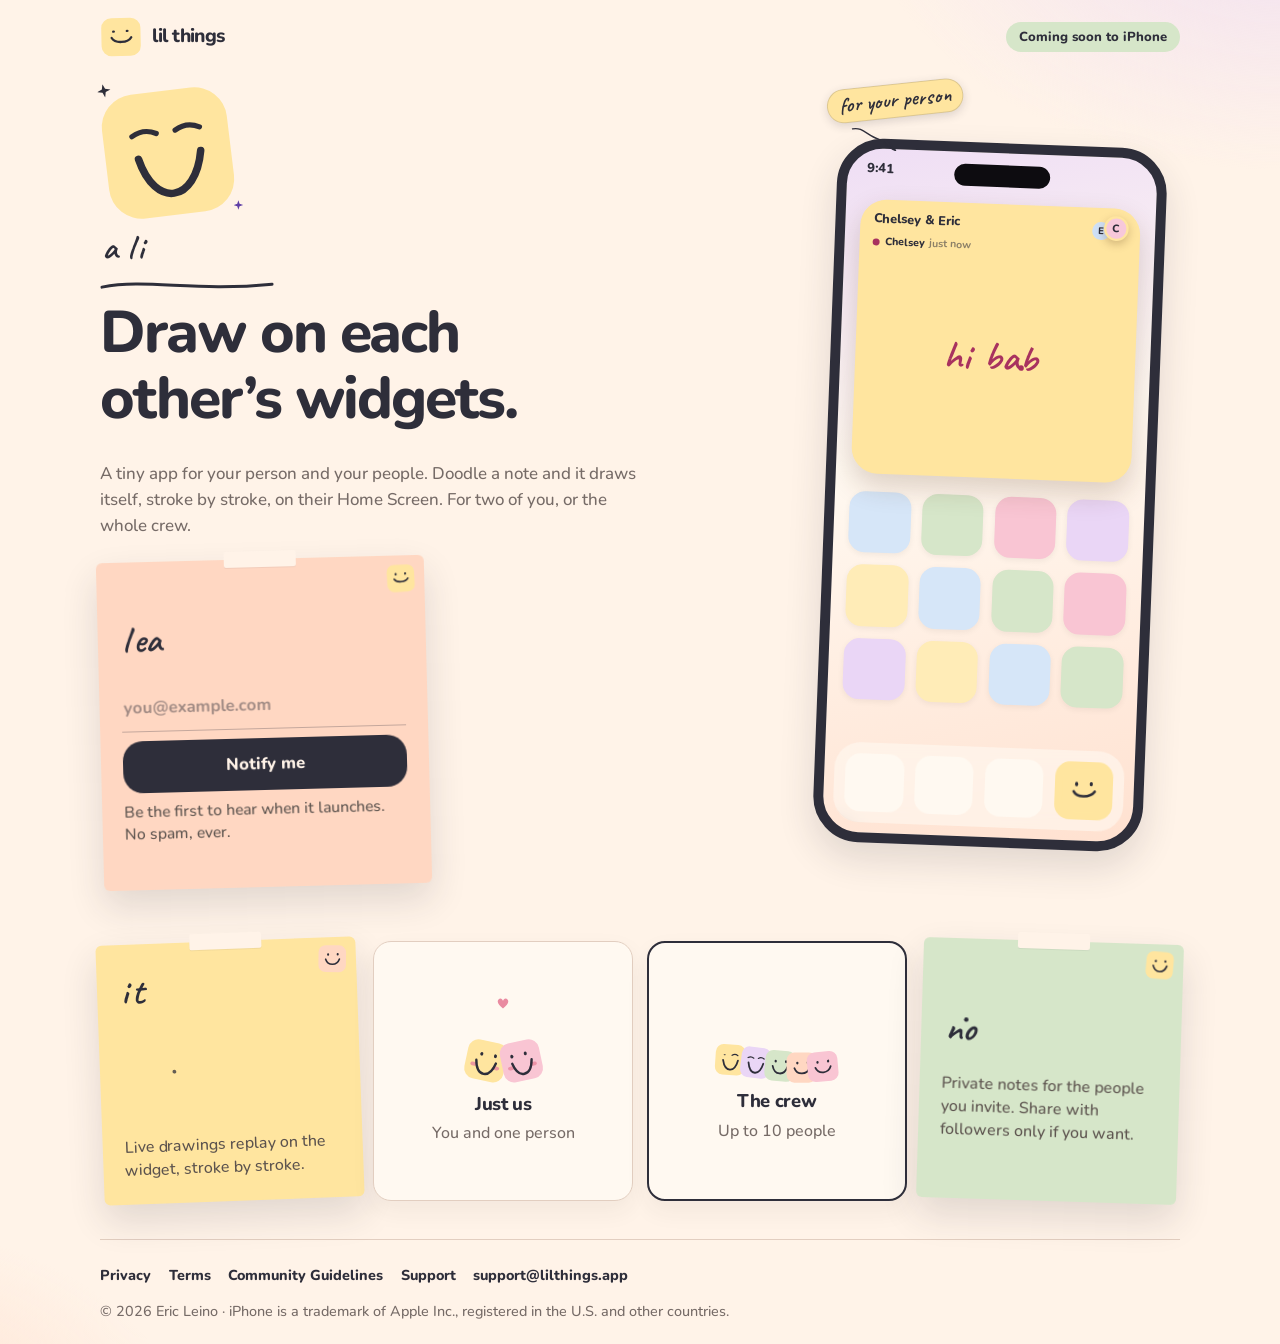
==== commit f622ed1c: "Site round 2: mascot animations, handwriting text, pill fix (litte-things #35)" ====
--- a/index.html
+++ b/index.html
@@ -49,7 +49,7 @@
           <div class="mascot-slot hero-mascot pop" data-mascot data-label="Little Smiley"></div>
         </div>
         <div class="intro-copy">
-          <p class="script arrive">a little hello.</p>
+          <p class="script arrive" data-write>a little hello.</p>
           <svg class="scribble arrive" viewBox="0 0 180 18" aria-hidden="true">
             <path d="M2 11 C48 2 96 16 176 8" fill="none" stroke="currentColor" stroke-width="3" stroke-linecap="round"/>
           </svg>
@@ -59,10 +59,19 @@
       <p class="lede arrive">A tiny app for your person and your people. Doodle a note and it draws itself, stroke by stroke, on their Home Screen. For two of you, or the whole crew.</p>
 
       <section class="art" aria-label="Animation: handwritten notes and doodles from a couple and then a group of friends appear on a Lil Things Home Screen widget, with friends reacting">
+        <div class="phone-stack">
+          <p class="who-note" id="who-chip">
+            <span class="who-label">for your person</span>
+            <svg class="who-arrow" viewBox="0 0 92 58" aria-hidden="true" focusable="false">
+              <path d="M8 14 C26 10 34 26 54 32 C66 36 74 44 82 50" fill="none" stroke="currentColor" stroke-width="2.4" stroke-linecap="round"/>
+              <path d="M64 38 C72 46 78 50 84 52" fill="none" stroke="currentColor" stroke-width="2.4" stroke-linecap="round"/>
+              <path d="M70 34 C76 42 80 48 84 52" fill="none" stroke="currentColor" stroke-width="2.4" stroke-linecap="round"/>
+            </svg>
+          </p>
+          <div class="phone-crop">
         <div class="phone" aria-hidden="true">
           <div class="island"></div>
           <div class="clock">9:41</div>
-          <span class="who-chip" id="who-chip">for your person</span>
           <div class="grid">
             <div class="widget" id="widget">
               <div class="w-head">
@@ -79,12 +88,15 @@
           </div>
           <div class="dock"><i></i><i></i><i></i><i class="lt"></i></div>
         </div>
+          </div>
+        </div>
       </section>
 
       <form class="join sheet arrive" id="join" novalidate aria-describedby="join-note">
         <div class="sticky peach">
           <span class="tape" aria-hidden="true"></span>
-          <p class="script-title">leave your email.</p>
+          <span class="note-face" data-face="note" data-tint="#FFE59F" aria-hidden="true"></span>
+          <p class="script-title" data-write>leave your email.</p>
           <label class="sr-only" for="email">Email address</label>
           <input id="email" name="email" type="email" inputmode="email" autocomplete="email" autocapitalize="off" spellcheck="false" maxlength="254" placeholder="you@example.com" required>
           <button type="submit"><span class="btn-label">Notify me</span></button>
@@ -102,14 +114,19 @@
       <article class="sheet reveal" style="--tilt: -2.1deg; --delay: 0ms">
         <div class="sticky yellow">
           <span class="tape" aria-hidden="true"></span>
-          <p class="script-title">it draws itself.</p>
+          <span class="note-face" data-face="note" data-tint="#FFD7C2" aria-hidden="true"></span>
+          <p class="script-title" data-write>it draws itself.</p>
+          <div class="replay" id="replay">
+            <svg id="replay-svg" viewBox="0 0 220 118" role="img" aria-label="A heart and the word hi draw themselves, then friends react"></svg>
+            <div class="replay-reacts" id="replay-reacts"></div>
+          </div>
           <p class="body">Live drawings replay on the widget, stroke by stroke.</p>
         </div>
       </article>
       <article class="sheet reveal" style="--tilt: 0deg; --delay: 70ms">
         <div class="kind">
-          <div class="faces" aria-hidden="true">
-            <svg class="mini" viewBox="0 0 32 32"><rect width="32" height="32" rx="8" fill="#FFE59F"/><ellipse cx="11" cy="12" rx="1.5" ry="2.1" fill="#2E2E3A"/><ellipse cx="21" cy="11.6" rx="1.5" ry="2.1" fill="#2E2E3A"/><path d="M9 17.5c2.2 4.2 11.6 4.2 14 0" fill="none" stroke="#2E2E3A" stroke-width="2" stroke-linecap="round"/></svg>
+          <div class="faces pair" data-cast="pair" aria-hidden="true">
+            <svg class="heart-bit" viewBox="0 0 32 32" aria-hidden="true"><path d="M16 27 C7 20 3 14 7 9 C10 5 15 7 16 12 C17 7 22 5 25 9 C29 14 25 20 16 27" fill="#e36b8a"/></svg>
           </div>
           <h2>Just us</h2>
           <p>You and one person</p>
@@ -117,11 +134,7 @@
       </article>
       <article class="sheet reveal" style="--tilt: 0deg; --delay: 140ms">
         <div class="kind crew">
-          <div class="faces stack" aria-hidden="true">
-            <svg class="mini l" viewBox="0 0 32 32"><rect width="32" height="32" rx="8" fill="#FFE59F"/><ellipse cx="11" cy="12" rx="1.5" ry="2.1" fill="#2E2E3A"/><ellipse cx="21" cy="11.6" rx="1.5" ry="2.1" fill="#2E2E3A"/><path d="M9 17.5c2.2 4.2 11.6 4.2 14 0" fill="none" stroke="#2E2E3A" stroke-width="2" stroke-linecap="round"/></svg>
-            <svg class="mini r" viewBox="0 0 32 32"><rect width="32" height="32" rx="8" fill="#FFE59F"/><ellipse cx="11" cy="12" rx="1.5" ry="2.1" fill="#2E2E3A"/><ellipse cx="21" cy="11.6" rx="1.5" ry="2.1" fill="#2E2E3A"/><path d="M9 17.5c2.2 4.2 11.6 4.2 14 0" fill="none" stroke="#2E2E3A" stroke-width="2" stroke-linecap="round"/></svg>
-            <svg class="mini" viewBox="0 0 32 32"><rect width="32" height="32" rx="8" fill="#FFE59F"/><ellipse cx="11" cy="12" rx="1.5" ry="2.1" fill="#2E2E3A"/><ellipse cx="21" cy="11.6" rx="1.5" ry="2.1" fill="#2E2E3A"/><path d="M9 17.5c2.2 4.2 11.6 4.2 14 0" fill="none" stroke="#2E2E3A" stroke-width="2" stroke-linecap="round"/></svg>
-          </div>
+          <div class="faces crew-faces" data-cast="crew" aria-hidden="true"></div>
           <h2>The crew</h2>
           <p>Up to 10 people</p>
         </div>
@@ -129,7 +142,8 @@
       <article class="sheet reveal" style="--tilt: 1.8deg; --delay: 210ms">
         <div class="sticky sage">
           <span class="tape" aria-hidden="true"></span>
-          <p class="script-title">no feeds.</p>
+          <span class="note-face" data-face="note" data-tint="#FFE59F" aria-hidden="true"></span>
+          <p class="script-title" data-write>no feeds.</p>
           <p class="body">Private notes for the people you invite. Share with followers only if you want.</p>
         </div>
       </article>
@@ -147,9 +161,33 @@
     <p>© 2026 Eric Leino · iPhone is a trademark of Apple Inc., registered in the U.S. and other countries.</p>
   </footer>
 
+  <template id="lt-face">
+    <span class="cast-face">
+      <svg class="mascot" viewBox="0 0 100 100" aria-hidden="true" focusable="false">
+        <g class="rig">
+          <rect x="4" y="4" width="92" height="92" rx="24" fill="#FFE59F"/>
+          <ellipse class="blush" cx="24" cy="62" rx="8" ry="4.5" fill="#e9899e" opacity="0"/>
+          <ellipse class="blush" cx="76" cy="62" rx="8" ry="4.5" fill="#e9899e" opacity="0"/>
+          <g class="mascot-eye" data-x="34" data-y="36">
+            <ellipse class="pupil" cx="0" cy="0" rx="3.5" ry="4.75" fill="#2E2E3A"/>
+            <path class="lid" d="M-4.5 0 H4.5" fill="none" stroke="#2E2E3A" stroke-width="3.2" stroke-linecap="round"/>
+            <path class="squint" d="M-9 1.2 Q0 -4 9 1" fill="none" stroke="#2E2E3A" stroke-width="3.8" stroke-linecap="round"/>
+          </g>
+          <g class="mascot-eye" data-x="66" data-y="35">
+            <ellipse class="pupil" cx="0" cy="0" rx="3.5" ry="4.75" fill="#2E2E3A"/>
+            <path class="lid" d="M-4.5 0 H4.5" fill="none" stroke="#2E2E3A" stroke-width="3.2" stroke-linecap="round"/>
+            <path class="squint" d="M-9 1.2 Q0 -4 9 1" fill="none" stroke="#2E2E3A" stroke-width="3.8" stroke-linecap="round"/>
+          </g>
+          <path class="smile" d="M28 52 C36 66 66 65 74 51" fill="none" stroke="#2E2E3A" stroke-width="5.5" stroke-linecap="round"/>
+        </g>
+      </svg>
+    </span>
+  </template>
+  <script src="/assets/js/hand.js" defer></script>
   <script src="/assets/js/mascot.js" defer></script>
   <script src="/assets/js/teaser.js" defer></script>
   <script src="/assets/js/widget.js" defer></script>
+  <script src="/assets/js/replay.js" defer></script>
   <script src="/assets/js/home.js" defer></script>
 </body>
 </html>
--- a/assets/css/teaser.css
+++ b/assets/css/teaser.css
@@ -139,6 +139,12 @@
 }
 .mascot-wrap::before { left: -.2rem; top: -.05rem; transform: rotate(-12deg); }
 .mascot-wrap::after { right: -.45rem; bottom: .7rem; width: .6rem; height: .6rem; background: #5f3fa6; }
+.mascot-wrap.is-welcome::before { animation: twinkle .9s ease-in-out infinite; }
+.mascot-wrap.is-welcome::after { animation: twinkle 1.15s .15s ease-in-out infinite; }
+@keyframes twinkle {
+  0%, 100% { transform: rotate(-12deg) scale(.75); opacity: .45; }
+  50% { transform: rotate(10deg) scale(1.28); opacity: 1; }
+}
 
 .hero {
   display: grid;
@@ -290,13 +296,65 @@
   text-wrap: balance;
 }
 .kind.crew { border: 2.5px solid var(--ink); }
-.faces { display: grid; place-items: center; height: 4.4rem; }
-.mini { width: 2.6rem; height: 2.6rem; display: block; }
-.stack { position: relative; width: 6.2rem; }
-.stack .mini { position: absolute; top: .35rem; }
-.stack .l { left: 0; transform: rotate(-14deg); }
-.stack .r { right: 0; transform: rotate(12deg); }
-.stack .mini:last-child { position: relative; margin-inline: auto; }
+.faces {
+  display: flex;
+  align-items: flex-end;
+  justify-content: center;
+  height: 5.5rem;
+  position: relative;
+  width: 100%;
+}
+.cast-face {
+  display: block;
+  width: 2.7rem;
+  height: 2.7rem;
+  flex: none;
+  transform-origin: 50% 85%;
+}
+.cast-face .mascot { width: 100%; height: 100%; display: block; overflow: visible; }
+.faces.pair { gap: .45rem; }
+.heart-bit {
+  position: absolute;
+  top: .05rem;
+  left: 50%;
+  width: 1rem;
+  height: 1rem;
+  margin-left: -.5rem;
+  transform-origin: 50% 70%;
+  pointer-events: none;
+}
+.crew-faces { height: 5.15rem; }
+.crew-faces .cast-face { width: 2.05rem; height: 2.05rem; margin: 0 -.28rem; }
+.note-face {
+  position: absolute;
+  top: .45rem;
+  right: .55rem;
+  width: 1.85rem;
+  height: 1.85rem;
+  z-index: 1;
+}
+.note-face .cast-face { width: 100%; height: 100%; }
+.sticky:has(.note-face) .script-title { padding-right: 1.5rem; }
+.script.is-writing, .script-title.is-writing {
+  padding: 0;
+  line-height: 0;
+}
+.written { display: block; width: auto; max-width: 100%; height: auto; overflow: visible; }
+.replay { position: relative; margin: .15rem 0 .35rem; }
+.replay svg { width: 100%; height: 5.5rem; display: block; overflow: visible; }
+.sticky.yellow { gap: .4rem; padding-top: 1.55rem; }
+.replay .ink { fill: none; }
+.replay-reacts {
+  position: absolute;
+  left: 0;
+  right: 0;
+  bottom: -.15rem;
+  display: flex;
+  justify-content: center;
+  gap: .35rem;
+  min-height: 1.5rem;
+  pointer-events: none;
+}
 
 .join { margin: .4rem 0 1rem; }
 .join input[type="email"] {
@@ -353,10 +411,18 @@
 .status[data-kind="ok"] { color: var(--ok); }
 
 /* Phone and the looping widget. Class names are shared with widget.js. */
-.art { display: flex; justify-content: center; align-items: flex-start; padding: .6rem 0 1rem; }
+.art { display: flex; flex-direction: column; justify-content: flex-start; align-items: center; padding: .35rem 0 .6rem; }
+.phone-stack {
+  width: min(330px, 100%);
+  display: flex;
+  flex-direction: column;
+  align-items: flex-start;
+  position: relative;
+}
+.phone-crop { width: 100%; }
 .phone {
   position: relative;
-  width: min(330px, 100%);
+  width: 100%;
   aspect-ratio: 9 / 19.2;
   border-radius: 46px;
   background:
@@ -367,25 +433,44 @@
   transform: rotate(2.2deg);
   overflow: hidden;
 }
+.who-note {
+  margin: 0 0 -.55rem .15rem;
+  z-index: 4;
+  display: flex;
+  flex-direction: column;
+  align-items: flex-start;
+  color: var(--ink);
+  pointer-events: none;
+}
+.who-label {
+  display: inline-block;
+  font-family: var(--script);
+  font-weight: 600;
+  font-size: clamp(1.12rem, 2.4vw, 1.35rem);
+  line-height: 1;
+  padding: .22rem .72rem .4rem;
+  border-radius: 999px;
+  background: #ffe59f;
+  color: #2e2e3a;
+  border: 1.5px solid rgba(46, 46, 58, .16);
+  box-shadow: 0 3px 10px rgba(46, 46, 58, .16);
+  transform: rotate(-6deg);
+  transform-origin: left center;
+  white-space: nowrap;
+}
+.who-arrow {
+  width: 3.5rem;
+  height: 2.05rem;
+  margin: -.2rem 0 -.1rem 1.15rem;
+  overflow: visible;
+  display: block;
+}
+.who-note.is-swap .who-label { animation: chip .45s ease; }
 .island {
   position: absolute; top: 12px; left: 50%; width: 31%; height: 22px;
   transform: translateX(-50%); background: #0d0c10; border-radius: 20px;
 }
 .clock { position: absolute; top: 14px; left: 1.25rem; font-weight: 800; font-size: .82rem; line-height: 1; color: #2e2e3a; }
-.who-chip {
-  position: absolute; top: 2.15rem; right: .85rem; z-index: 3;
-  max-width: 46%;
-  font-family: var(--script);
-  font-size: 1.15rem;
-  line-height: 1.05;
-  padding: .15rem .5rem .28rem;
-  border-radius: 999px;
-  background: color-mix(in srgb, var(--card) 92%, white);
-  color: #2e2e3a;
-  text-align: center;
-  text-wrap: balance;
-  box-shadow: 0 2px 8px rgba(0, 0, 0, .08);
-}
 .grid { display: grid; grid-template-columns: repeat(4, 1fr); gap: .75rem .7rem; }
 .app { display: block; aspect-ratio: 1; border-radius: 26%; background: var(--card); box-shadow: 0 2px 6px rgba(0, 0, 0, .06); }
 .a1, .a6, .a11 { background: #d6e6f8; }
@@ -431,12 +516,19 @@
 .w-avatars .av:nth-last-child(4) { animation-delay: .18s; }
 .w-avatars .av:nth-last-child(5) { animation-delay: .24s; }
 .w-avatars .av.is-sender { transform: translateY(-3px) scale(1.12); z-index: 1; box-shadow: 0 3px 8px rgba(80, 46, 20, .25); }
+.widget[data-scene="porch"] .w-avatars .av {
+  width: 1.12rem;
+  height: 1.12rem;
+  font-size: .52rem;
+  margin-left: -.42rem;
+}
 .w-sender { display: flex; align-items: center; gap: .3rem; font-size: .66rem; font-weight: 800; margin-top: .15rem; line-height: 1.2; min-width: 0; }
 .w-sender span { min-width: 0; }
 .w-sender .dot { width: .45rem; height: .45rem; border-radius: 50%; flex: none; }
 .w-sender em { font-style: normal; font-weight: 700; opacity: .55; }
 .w-canvas { flex: 1; width: 100%; min-height: 0; overflow: visible; }
-.w-canvas .stroke { fill: none; stroke-width: 6.5; stroke-linecap: round; stroke-linejoin: round; }
+.w-canvas .stroke, .w-canvas .ink { fill: none; stroke-linecap: round; stroke-linejoin: round; }
+.w-canvas .stroke { stroke-width: 6.5; }
 .w-canvas .hand { font-family: var(--script); font-weight: 600; }
 .w-canvas .nib { transition: opacity .15s; }
 .w-reacts {
@@ -455,7 +547,6 @@
 .rx b { font-size: .85rem; line-height: 1; font-weight: 400; }
 .av.sm { width: 1.05rem; height: 1.05rem; font-size: .5rem; border: 1.5px solid #fffaf4; }
 .widget.swap .w-head, .widget.swap .w-canvas { animation: swap .7s ease; }
-.who-chip { animation: chip .6s ease; }
 @keyframes swap { 0% { opacity: 0; transform: translateY(4px); } 100% { opacity: 1; transform: none; } }
 @keyframes av-in { from { opacity: 0; transform: scale(.4); } }
 @keyframes chip { from { opacity: 0; } }
@@ -551,15 +642,23 @@
   .join { justify-self: center; width: min(100%, 22rem); }
   h1 { font-size: clamp(2.05rem, 9vw, 2.8rem); max-width: none; }
   .art {
-    height: clamp(348px, 92vw, 400px);
-    overflow: hidden;
+    height: auto;
+    overflow: visible;
     margin-inline: -.25rem;
-    padding-top: 0;
-    -webkit-mask-image: linear-gradient(#000 0 88%, transparent);
-    mask-image: linear-gradient(#000 0 88%, transparent);
+    padding-top: .1rem;
+    -webkit-mask-image: none;
+    mask-image: none;
     animation: none;
   }
-  .phone { width: min(290px, 78vw); transform: none; border-width: 9px; padding-top: 3rem; }
+  .phone-stack { width: min(290px, 86vw); }
+  .phone-crop {
+    width: 100%;
+    height: clamp(292px, 74vw, 340px);
+    overflow: hidden;
+    -webkit-mask-image: linear-gradient(#000 0 86%, transparent);
+    mask-image: linear-gradient(#000 0 86%, transparent);
+  }
+  .phone { width: 100%; transform: none; border-width: 9px; padding-top: 3rem; }
   .foot { justify-content: flex-start; }
 }
 
@@ -574,18 +673,20 @@
   .top, main, .foot { width: min(1080px, calc(100% - 1.5rem)); }
   .brand { font-size: 1.05rem; }
   .pill { font-size: .74rem; padding: .4rem .6rem; max-width: 8.2rem; }
-  .who-chip { font-size: 1.02rem; }
+  .who-label { font-size: 1.05rem; padding: .16rem .55rem .32rem; }
+  .who-arrow { width: 2.8rem; margin-left: .7rem; }
 }
 
 @media (prefers-reduced-motion: reduce) {
   .arrive, .hero-mascot.pop, .art, .scribble path,
-  .rx, .av, .join button, .reveal, .js .reveal:not(.is-in) {
+  .rx, .av, .join button, .reveal, .js .reveal:not(.is-in),
+  .mascot-wrap.is-welcome::before, .mascot-wrap.is-welcome::after {
     animation: none !important;
     transition: none !important;
   }
   .scribble path { stroke-dashoffset: 0; }
   .js .reveal:not(.is-in), .reveal.is-in { opacity: 1; transform: none; }
   .script, .sheet, .phone { transform: none; }
-  .w-avatars .av, .who-chip, .widget.swap .w-head, .widget.swap .w-canvas { animation: none; }
-  .stack .l, .stack .r { transform: none; }
-}
+  .w-avatars .av, .who-note, .widget.swap .w-head, .widget.swap .w-canvas { animation: none; }
+  .who-label { transform: rotate(-4deg); }
+}
